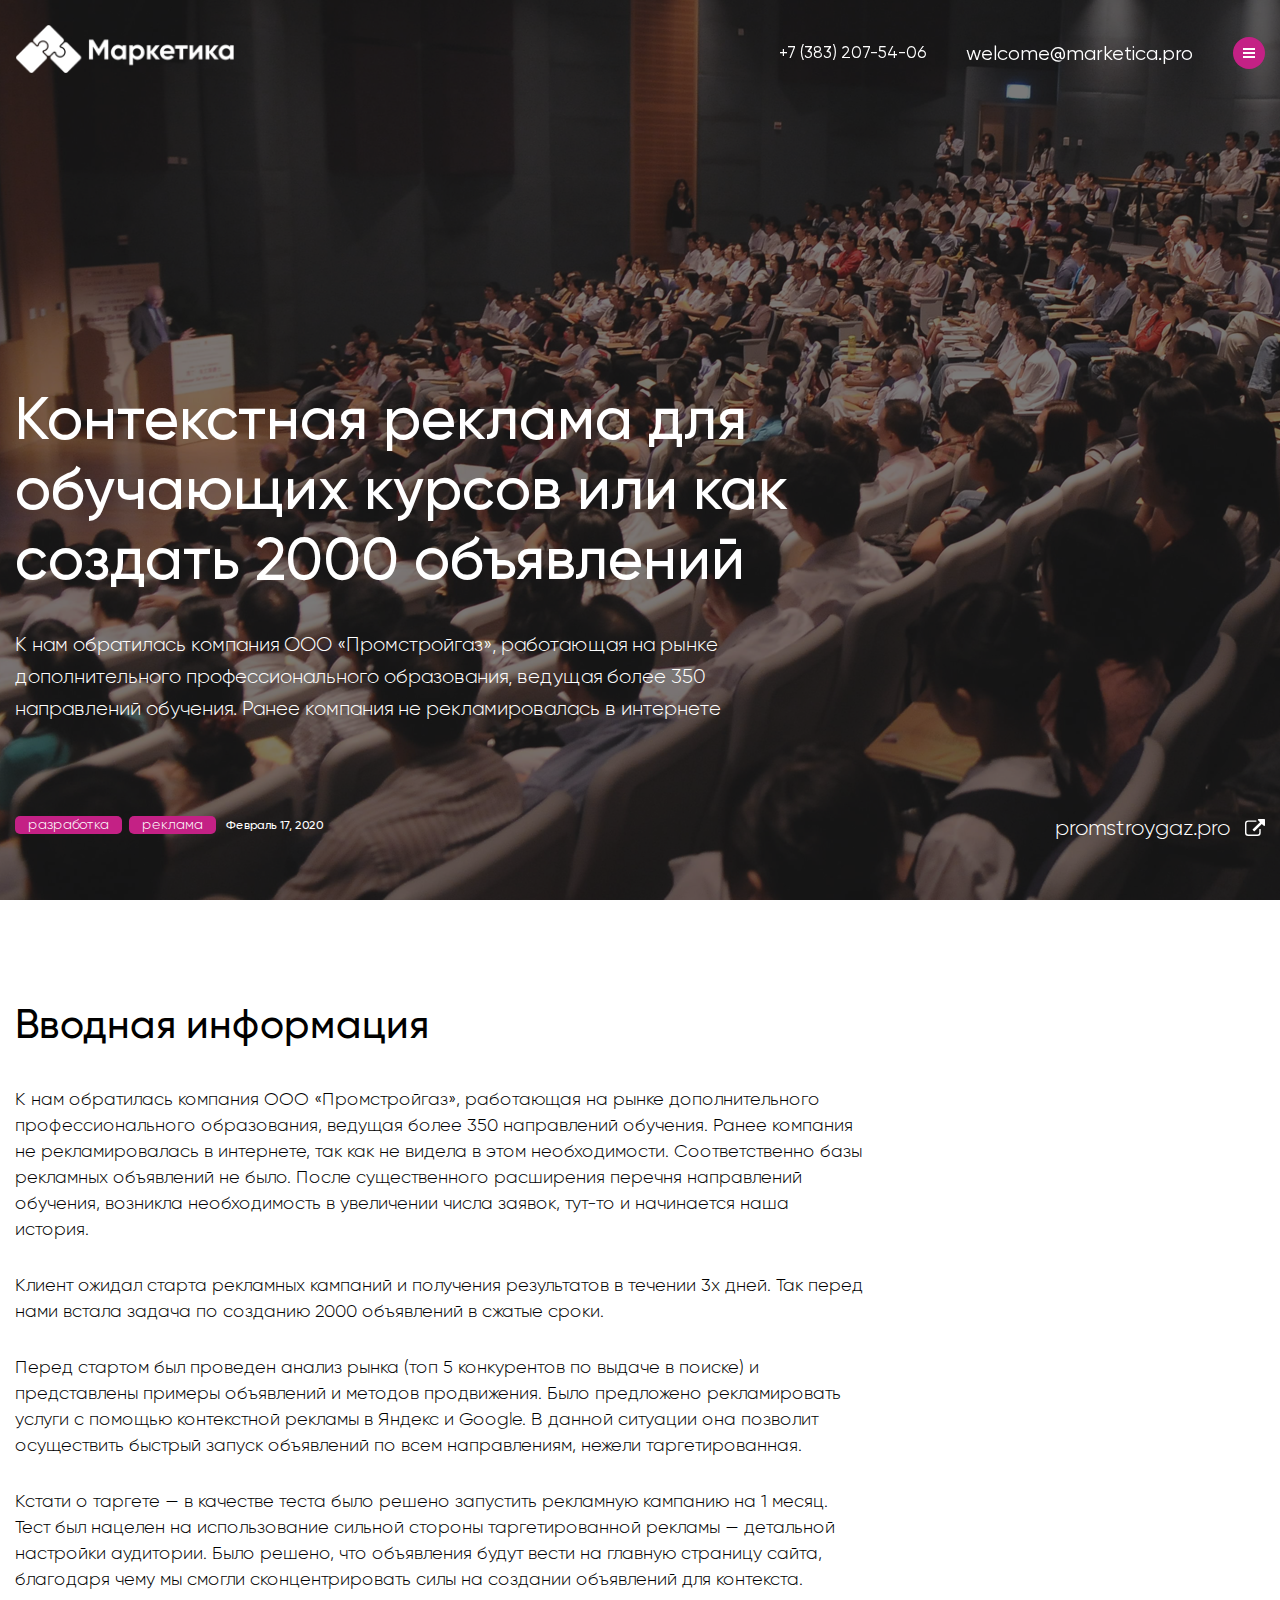
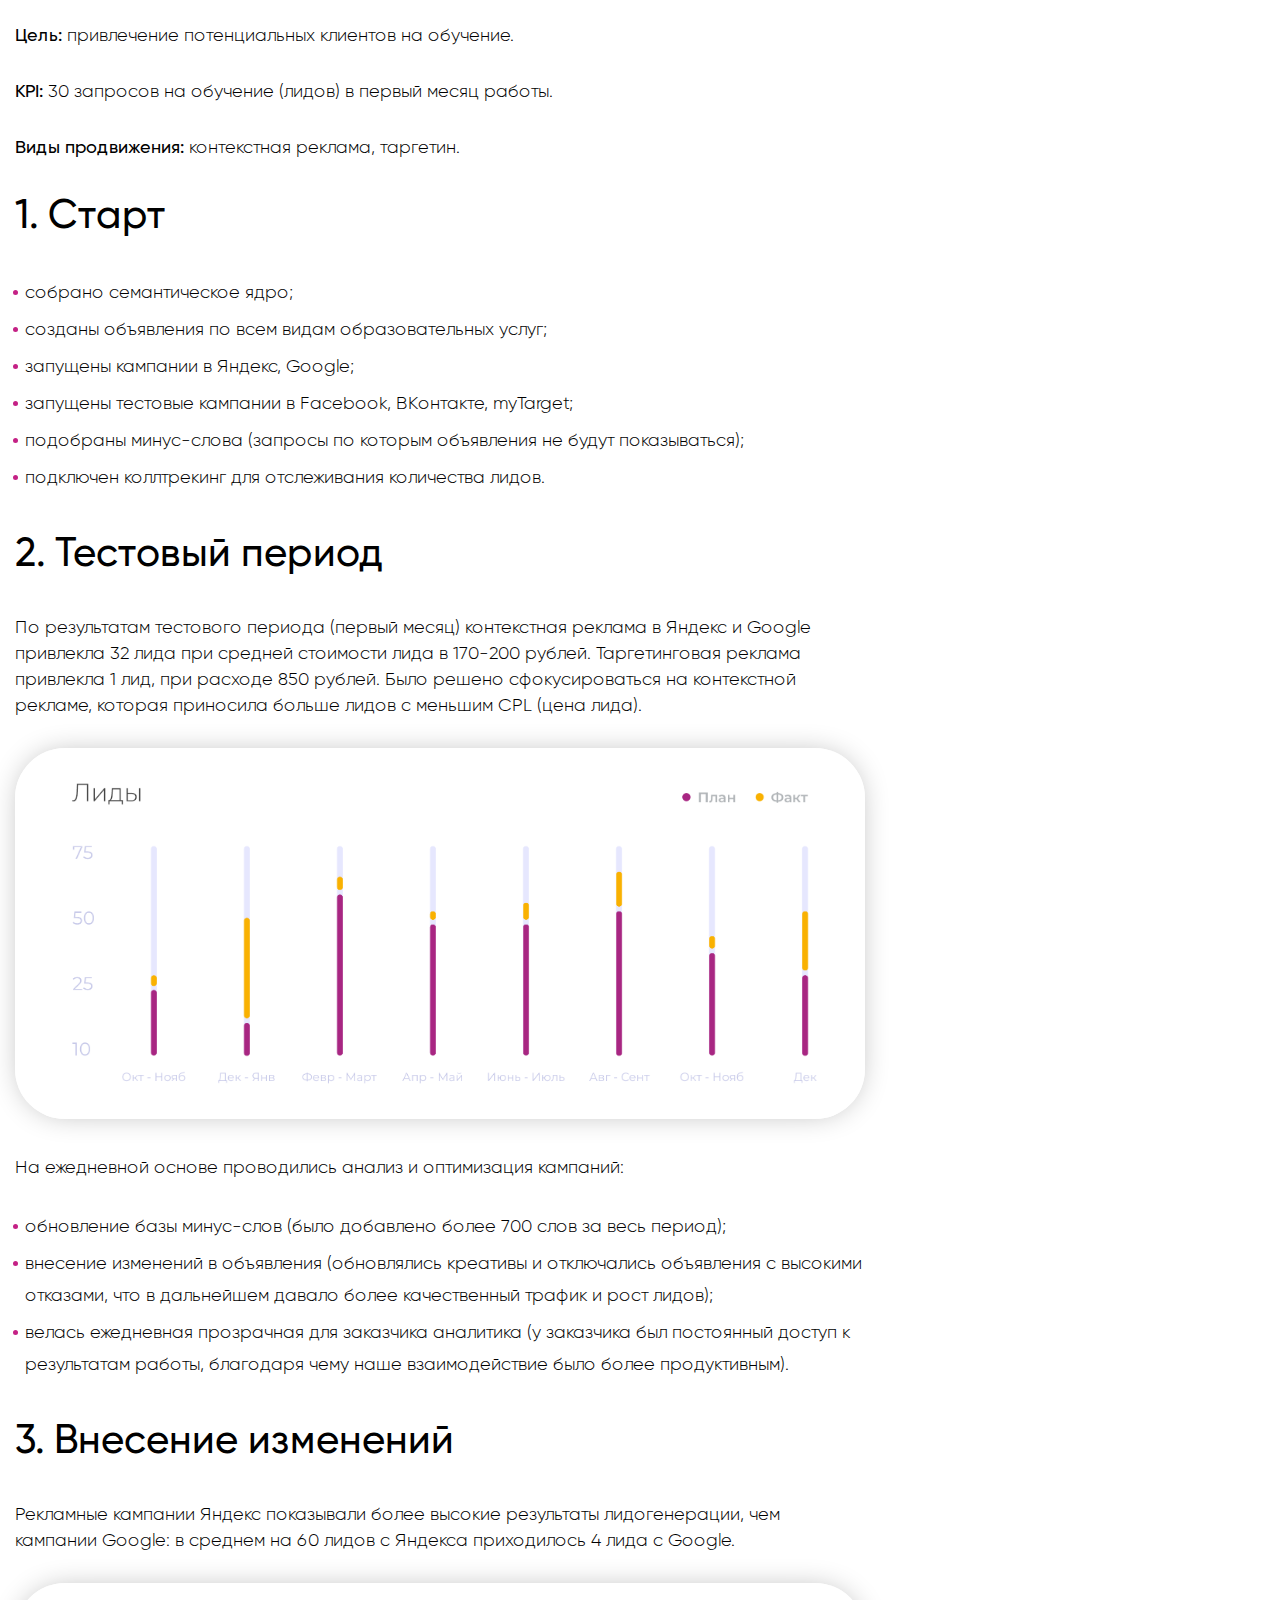
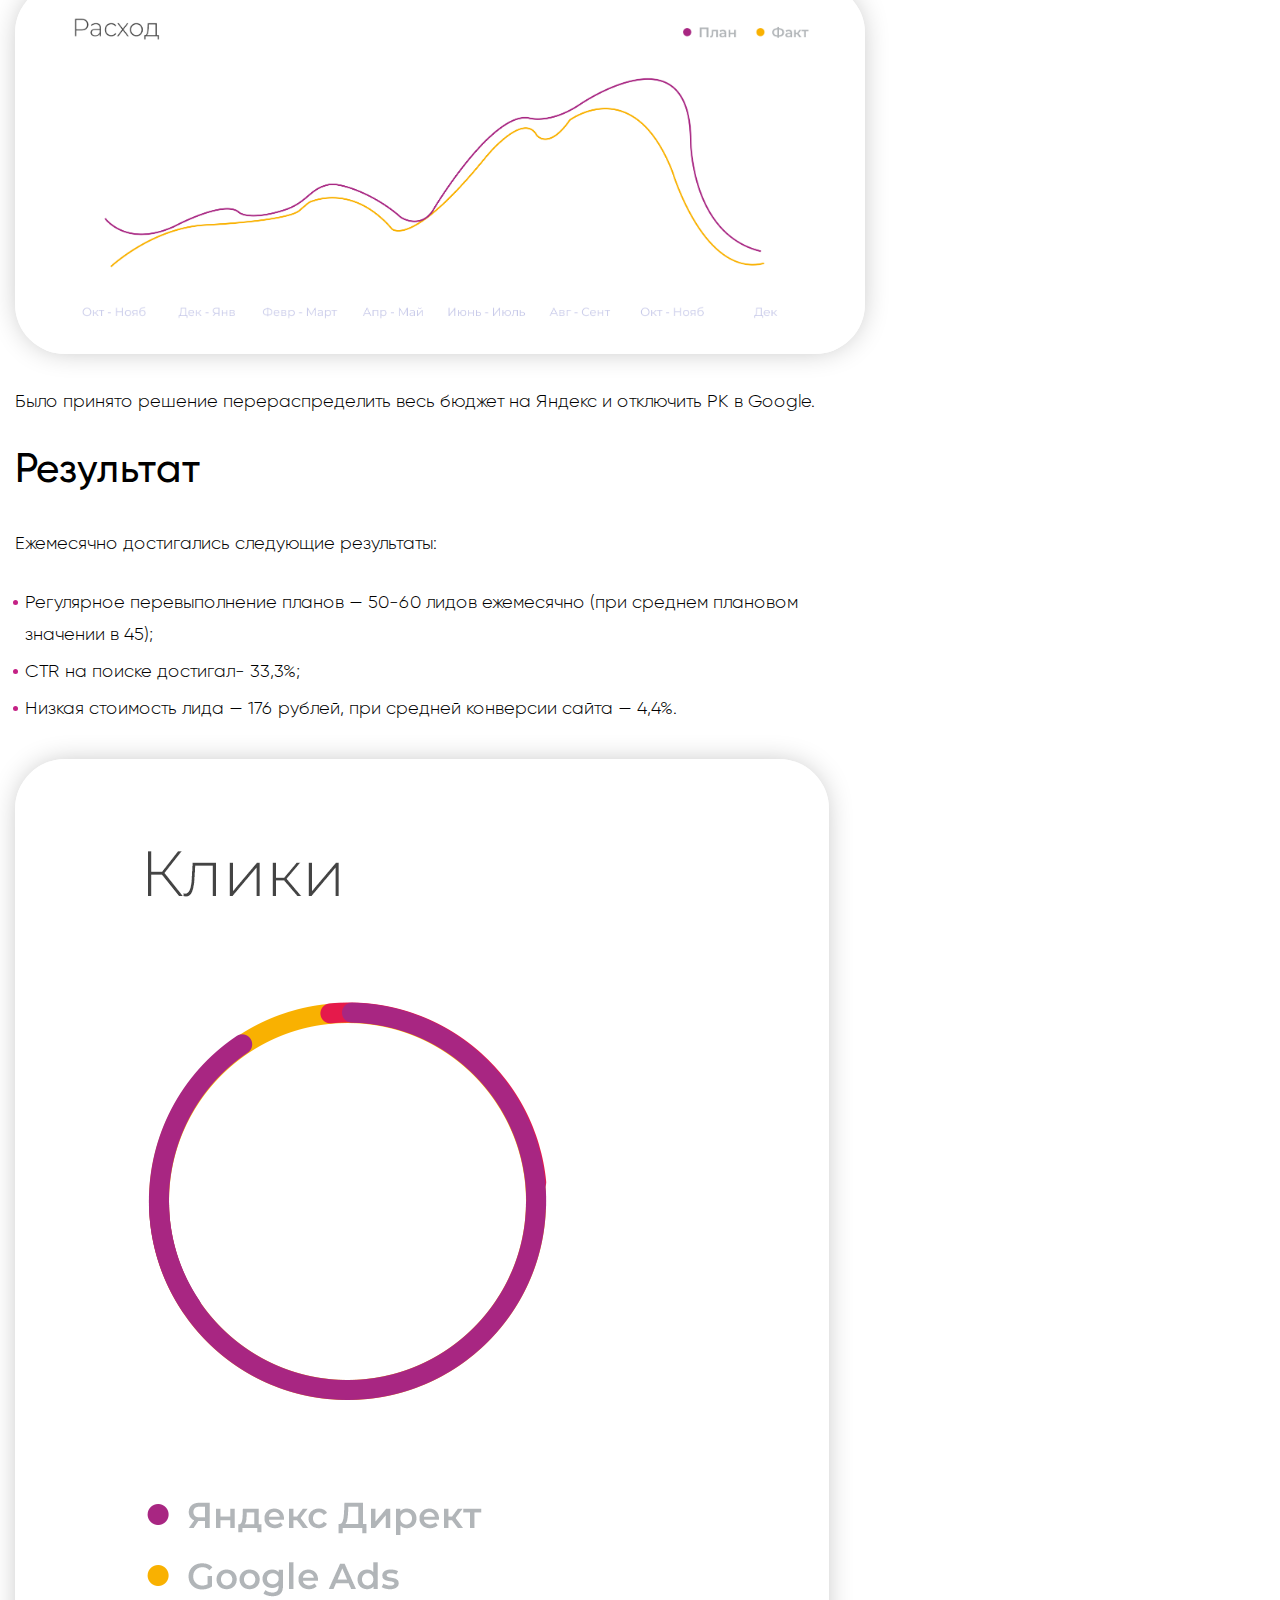
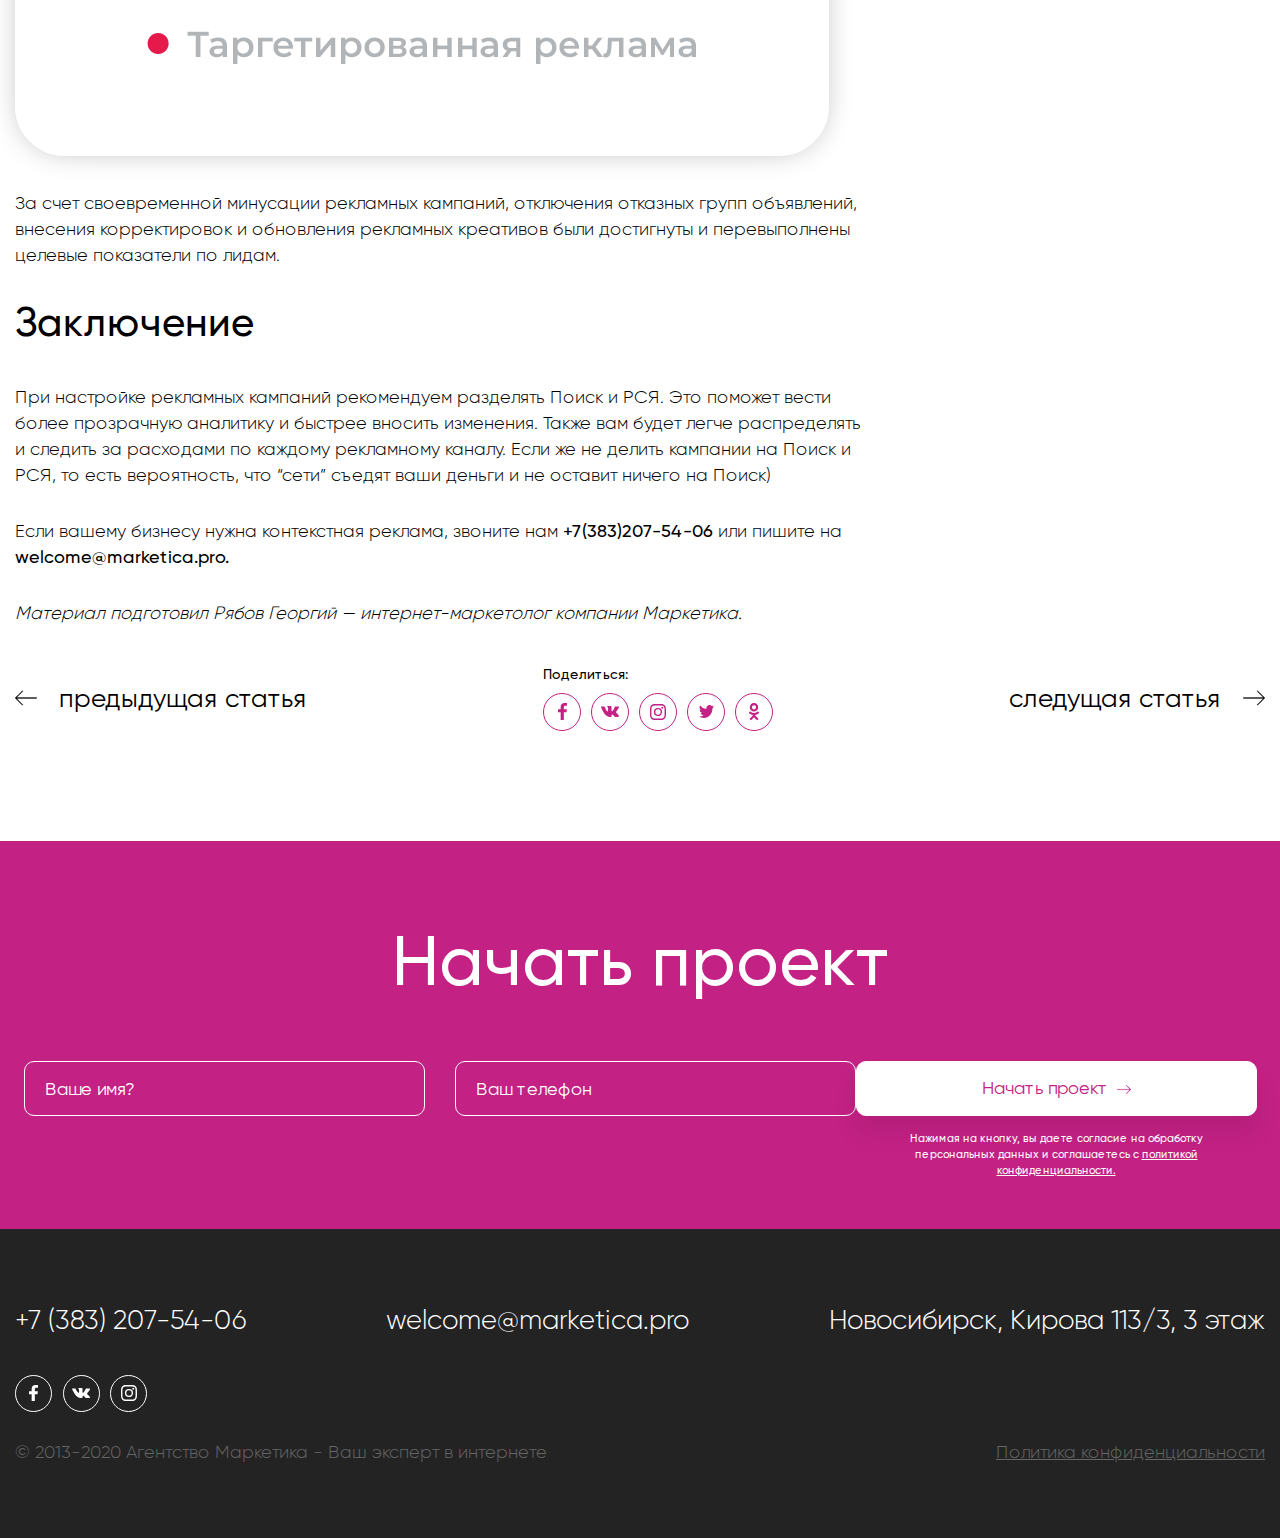
==== blog.html @ eb3324d1 "Add files via upload" ====
<!DOCTYPE html>
<html lang="ru">

<head>
  <meta charset="UTF-8">
  <meta name="viewport" content="width=device-width, initial-scale=1.0">
  <title>Marketing</title>
  <link rel="stylesheet" href="css/style.min.css?v=1">
</head>

<body>


  <header class="header blog-header">
    <div class="container">
      <div class="header-wrap">

        <div class="header__logo blog-header__logo"><a href="index.html"></a></div>

        <div class="header__links">
          <a href="tel:+73832075406" class="header__text header__text_phone blog-header__text">+7 (383) 207-54-06</a>
          <a href="mailto:welcome@marketica.pro"
            class="header__text header__text_mail blog-header__text">welcome@marketica.pro</a>

          <div class="header__menu-btn">
            <span></span>
          </div>


        </div>

      </div>
    </div>
  </header>

  <main>

    <div class="menu element">
      <div class="container">

        <div class="menu-wrap">
          <ul class="menu-list">
            <li><a href="index.html">Главная</a></li>
            <li><a href="services.html">Услуги</a></li>
            <li><a href="blog.html">Блог</a></li>
            <li><a href="#">Контакты</a></li>
            <li><a href="#">О компании</a></li>
            <li><a href="#">Вакансии</a></li>
          </ul>

          <div class="menu-form">
            <div class="menu-form__wrap">
              <h2 class="menu-form__title">Начать проект</h2>
              <form action="#">
                <input type="text" class="menu-form__input input" placeholder="Ваше имя?">
                <input type="tel" class="menu-form__input input" placeholder="Ваш телефон">
                <button type="submit" class="menu-form__btn form__btn">Начать проект<img src="img/face/arrow_bold.svg"
                    alt=""></button>
                <i class="menu-form__policy policy">Нажимая на кнопку, вы даете согласие на обработку персональных
                  данных и
                  соглашаетесь с <a href="#">политикой конфиденциальности.</a></i>
              </form>
            </div>

            <div class="menu-form__links">
              <div class="footer-wrap__socials">
                <a href="#" class="footer-socials__item"><img src="img/footer/fb.svg" alt=""><img class="img-black"
                    src="img/footer/fb_purple.svg" alt=""></a>
                <a href="#" class="footer-socials__item"><img src="img/footer/vk.svg" alt=""><img class="img-black"
                    src="img/footer/vk_purple.svg" alt=""></a>
                <a href="#" class="footer-socials__item"><img src="img/footer/inst.svg" alt=""><img class="img-black"
                    src="img/footer/inst_purple.svg" alt=""></a>

              </div>
              <a href="#" class="menu-form__download"><img src="img/face/download.svg" alt=""> Скачать презентацию</a>
              <a href="#" class="header__text menu__text_phone">+7 (383) 207-54-06</a>
              <a href="#" class="header__text menu__text_mail">welcome@marketica.pro</a>
            </div>

          </div>
        </div>

      </div>
    </div>


    <section class="blog-hero">
      <div class="blog-bg"></div>
      <div class="blog-content">
        <div class="container">
          <h2 class="blog-title section__title">
            Контекстная реклама для обучающих курсов или как создать 2000 объявлений
          </h2>
          <p class="blog-subtitle section__subtitle">
            К нам обратилась компания ООО «Промстройгаз», работающая на рынке дополнительного профессионального
            образования, ведущая более 350 направлений обучения. Ранее компания не рекламировалась в интернете
          </p>

          <div class="blog-wrap">
            <div class="cases-block__tags blog-wrap__tags">
              <a href="#" class="cases-block__tag tag">разработка</a>
              <a href="#" class="cases-block__tag tag">реклама</a>
            </div>
            <div class="blog-wrap__date">Февраль 17, 2020</div>
            <div class="blog-wrap__link">
              <a href="http://promstroygaz.pro">promstroygaz.pro</a>
              <img src="img/blog/link_white.svg" alt="" class="blog-wrap__img">
              <img src="img/blog/link_purple.svg" alt="" class="blog-wrap__img">
            </div>
          </div>
        </div>
      </div>

    </section>

    <section class="blog-article">
      <div class="container">
        <div class="blog-article__wrap">
          <h2>Вводная информация</h2>
          <p>
            К нам обратилась компания ООО «Промстройгаз», работающая на рынке дополнительного
            профессионального образования, ведущая более 350 направлений обучения. Ранее компания не рекламировалась в
            интернете, так как не видела в этом необходимости. Соответственно базы рекламных объявлений не было. После
            существенного расширения перечня направлений обучения, возникла необходимость в увеличении числа заявок,
            тут-то и начинается наша история.
          </p>

          <p>
            Клиент ожидал старта рекламных кампаний и получения результатов в течении 3х дней. Так перед нами встала
            задача по созданию 2000 объявлений в сжатые сроки.
          </p>

          <p>
            Перед стартом был проведен анализ рынка (топ 5 конкурентов по выдаче в поиске) и представлены примеры
            объявлений и методов продвижения. Было предложено рекламировать услуги с помощью контекстной рекламы в
            Яндекс
            и Google. В данной ситуации она позволит осуществить быстрый запуск объявлений по всем направлениям, нежели
            таргетированная.
          </p>

          <p>
            Кстати о таргете — в качестве теста было решено запустить рекламную кампанию на 1 месяц. Тест был нацелен на
            использование сильной стороны таргетированной рекламы — детальной настройки аудитории. Было решено, что
            объявления будут вести на главную страницу сайта, благодаря чему мы смогли сконцентрировать силы на создании
            объявлений для контекста.
          </p>

          <p>
            <span class="blog-article__bold">Цель:</span> привлечение потенциальных клиентов на обучение.
          </p>

          <p>
            <span class="blog-article__bold">KPI:</span> 30 запросов на обучение (лидов) в первый месяц работы.
          </p>

          <p>
            <span class="blog-article__bold">Виды продвижения:</span> контекстная реклама, таргетин.
          </p>

          <h2>1. Старт</h2>

          <ul class="price-item__ul blog-article__ul">
            <li class="price-item__li"><span>собрано семантическое ядро;</span> </li>
            <li class="price-item__li"><span>созданы объявления по всем видам образовательных услуг;</span></li>
            <li class="price-item__li"><span>запущены кампании в Яндекс, Google;</span></li>
            <li class="price-item__li"><span>запущены тестовые кампании в Facebook, ВКонтакте, myTarget;</span></li>
            <li class="price-item__li"><span>подобраны минус-слова (запросы по которым объявления не будут
                показываться);</span></li>
            <li class="price-item__li"><span>подключен коллтрекинг для отслеживания количества лидов.</span></li>
          </ul>

          <h2>2. Тестовый период</h2>

          <p>
            По результатам тестового периода (первый месяц) контекстная реклама в Яндекс и Google привлекла 32 лида при
            средней стоимости лида в 170-200 рублей. Таргетинговая реклама привлекла 1 лид, при расходе 850 рублей. Было
            решено сфокусироваться на контекстной рекламе, которая приносила больше лидов с меньшим CPL (цена лида).
          </p>

          <img class="blog-article__img" src="img/blog/blog-img-1.png" alt="">

          <p>
            На ежедневной основе проводились анализ и оптимизация кампаний:
          </p>

          <ul class="price-item__ul blog-article__ul">
            <li class="price-item__li"><span>обновление базы минус-слов (было добавлено более 700 слов за весь
                период);</span></li>
            <li class="price-item__li"><span>внесение изменений в объявления (обновлялись креативы и отключались
                объявления
                с высокими отказами, что в дальнейшем давало более качественный трафик и рост лидов);</span></li>
            <li class="price-item__li"><span>велась ежедневная прозрачная для заказчика аналитика (у заказчика был
                постоянный
                доступ к результатам работы, благодаря чему наше взаимодействие было более продуктивным).</span></li>
          </ul>

          <h2>3. Внесение изменений</h2>


          <p>Рекламные кампании Яндекс показывали более высокие результаты лидогенерации, чем
            кампании Google: в среднем на 60 лидов с Яндекса приходилось 4 лида с Google.</p>

          <img class="blog-article__img" src="img/blog/blog-img-2.png" alt="">

          <p>Было принято решение перераспределить весь бюджет на Яндекс и отключить РК в
            Google.</p>

          <h2>Результат</h2>

          <p>
            Ежемесячно достигались следующие результаты:
          </p>

          <ul class="price-item__ul blog-article__ul">
            <li class="price-item__li"><span>Регулярное перевыполнение планов — 50-60 лидов ежемесячно (при среднем
                плановом значении в 45);</span></li>
            <li class="price-item__li"><span>CTR на поиске достигал- 33,3%;</span></li>
            <li class="price-item__li"><span>Низкая стоимость лида — 176 рублей, при средней конверсии сайта —
                4,4%.</span></li>
          </ul>

          <img class="blog-article__img" src="img/blog/blog-img-3.png" alt="">


          <p>
            За счет своевременной минусации рекламных кампаний, отключения отказных групп
            объявлений, внесения корректировок и обновления рекламных креативов были достигнуты и перевыполнены целевые
            показатели по лидам.
          </p>

          <h2>Заключение</h2>


          <p>
            При настройке рекламных кампаний рекомендуем разделять Поиск и РСЯ. Это поможет
            вести более прозрачную аналитику и быстрее вносить изменения. Также вам будет легче распределять и следить
            за расходами по каждому рекламному каналу. Если же не делить кампании на Поиск и РСЯ, то есть вероятность,
            что “сети” съедят ваши деньги и не оставит ничего на Поиск)
          </p>
          <p>
            Если вашему бизнесу нужна контекстная реклама, звоните нам
            <a href="tel:+7(383)207-54-06" class="blog-article__bold blog-article__link">+7(383)207-54-06</a> или
            пишите на <a href="mailto:welcome@marketica.pro"
              class="blog-article__bold blog-article__link">welcome@marketica.pro.</a>
          </p>


          <p class="blog-article__info">Материал подготовил Рябов Георгий — интернет-маркетолог компании Маркетика.</p>

        </div>

        <div class="blog-article__nav">
          <a href="index.html" class="blog-article__back">
            <img src="img/face/arrow_black.svg" alt="">
            <img src="img/face/arrow_purpur.svg" alt="">
            предыдущая статья
          </a>
          <div class="blog-article__social">
            <span>Поделиться:</span>
            <a href="#" class="blog-article__social__item"><img src="img/footer/fb_purple.svg" alt=""><img src="img/footer/fb.svg" alt=""></a>
            <a href="#" class="blog-article__social__item"><img src="img/footer/vk_purple.svg" alt=""><img src="img/footer/vk.svg" alt=""></a>
            <a href="#" class="blog-article__social__item"><img src="img/footer/inst_purple.svg" alt=""><img src="img/footer/inst.svg" alt=""></a>
            <a href="#" class="blog-article__social__item"><img src="img/footer/twit_purple.svg" alt=""><img src="img/footer/twit_white.svg" alt=""></a>
            <a href="#" class="blog-article__social__item"><img src="img/footer/ok_purple.svg" alt=""><img src="img/footer/ok_white.svg" alt=""></a>

          </div>

          <a href="index.html" class="blog-article__next">
            следущая статья
            <img src="img/face/arrow_black.svg" alt="">
            <img src="img/face/arrow_purpur.svg" alt="">
          </a>
        </div>

      </div>
    </section>



    <section class="start">
      <div class="container">
        <h2 class="start__title section__title">Начать проект</h2>

        <form action="#" class="start-form">
          <input type="text" class="start-form__input input" placeholder="Ваше имя?">
          <input type="tel" class="start-form__input input" placeholder="Ваш телефон">
          <div class="start-form__btn_wrap">
            <button type="submit" class="start-form__btn form__btn">Начать проект<img src="img/face/arrow_bold.svg"
                alt=""></button>
            <i class="start__policy policy">Нажимая на кнопку, вы даете согласие на обработку персональных данных и
              соглашаетесь с <a href="#">политикой конфиденциальности.</a></i>
          </div>
        </form>

      </div>
    </section>

    <footer class="footer">
      <div class="container">
        <div class="footer__wrap footer-wrap">

          <div class="footer-wrap__links">
            <a href="tel:+73832075406">+7 (383) 207-54-06</a>
            <a href="mailto:welcome@marketica.pro">welcome@marketica.pro</a>
            <a href="">Новосибирск, Кирова 113/3, 3 этаж</a>
          </div>

          <div class="footer-wrap__socials">
            <a href="#" class="footer-socials__item"><img src="img/footer/fb.svg" alt=""><img class="img-black"
                src="img/footer/fb_black.svg" alt=""></a>
            <a href="#" class="footer-socials__item"><img src="img/footer/vk.svg" alt=""><img class="img-black"
                src="img/footer/vk_black.svg" alt=""></a>
            <a href="#" class="footer-socials__item"><img src="img/footer/inst.svg" alt=""><img class="img-black"
                src="img/footer/inst_black.svg" alt=""></a>
          </div>


        </div>
        <div class="footer__privacy">
          <i>© 2013-2020 Агентство Маркетика - Ваш эксперт в интернете</i>
          <a href="#">Политика конфиденциальности</a>
        </div>
      </div>
    </footer>

  </main>

  <script src="js/main.min.js"></script>
</body>

</html>
---- css/style.min.css ----
@font-face{font-family:swiper-icons;src:url("data:application/font-woff;charset=utf-8;base64, [base64]//wADZ2x5ZgAAAywAAADMAAAD2MHtryVoZWFkAAABbAAAADAAAAA2E2+eoWhoZWEAAAGcAAAAHwAAACQC9gDzaG10eAAAAigAAAAZAAAArgJkABFsb2NhAAAC0AAAAFoAAABaFQAUGG1heHAAAAG8AAAAHwAAACAAcABAbmFtZQAAA/gAAAE5AAACXvFdBwlwb3N0AAAFNAAAAGIAAACE5s74hXjaY2BkYGAAYpf5Hu/j+W2+MnAzMYDAzaX6QjD6/4//Bxj5GA8AuRwMYGkAPywL13jaY2BkYGA88P8Agx4j+/8fQDYfA1AEBWgDAIB2BOoAeNpjYGRgYNBh4GdgYgABEMnIABJzYNADCQAACWgAsQB42mNgYfzCOIGBlYGB0YcxjYGBwR1Kf2WQZGhhYGBiYGVmgAFGBiQQkOaawtDAoMBQxXjg/wEGPcYDDA4wNUA2CCgwsAAAO4EL6gAAeNpj2M0gyAACqxgGNWBkZ2D4/wMA+xkDdgAAAHjaY2BgYGaAYBkGRgYQiAHyGMF8FgYHIM3DwMHABGQrMOgyWDLEM1T9/w8UBfEMgLzE////P/5//f/V/xv+r4eaAAeMbAxwIUYmIMHEgKYAYjUcsDAwsLKxc3BycfPw8jEQA/[base64]/uznmfPFBNODM2K7MTQ45YEAZqGP81AmGGcF3iPqOop0r1SPTaTbVkfUe4HXj97wYE+yNwWYxwWu4v1ugWHgo3S1XdZEVqWM7ET0cfnLGxWfkgR42o2PvWrDMBSFj/IHLaF0zKjRgdiVMwScNRAoWUoH78Y2icB/yIY09An6AH2Bdu/UB+yxopYshQiEvnvu0dURgDt8QeC8PDw7Fpji3fEA4z/PEJ6YOB5hKh4dj3EvXhxPqH/SKUY3rJ7srZ4FZnh1PMAtPhwP6fl2PMJMPDgeQ4rY8YT6Gzao0eAEA409DuggmTnFnOcSCiEiLMgxCiTI6Cq5DZUd3Qmp10vO0LaLTd2cjN4fOumlc7lUYbSQcZFkutRG7g6JKZKy0RmdLY680CDnEJ+UMkpFFe1RN7nxdVpXrC4aTtnaurOnYercZg2YVmLN/d/gczfEimrE/fs/bOuq29Zmn8tloORaXgZgGa78yO9/cnXm2BpaGvq25Dv9S4E9+5SIc9PqupJKhYFSSl47+Qcr1mYNAAAAeNptw0cKwkAAAMDZJA8Q7OUJvkLsPfZ6zFVERPy8qHh2YER+3i/BP83vIBLLySsoKimrqKqpa2hp6+jq6RsYGhmbmJqZSy0sraxtbO3sHRydnEMU4uR6yx7JJXveP7WrDycAAAAAAAH//wACeNpjYGRgYOABYhkgZgJCZgZNBkYGLQZtIJsFLMYAAAw3ALgAeNolizEKgDAQBCchRbC2sFER0YD6qVQiBCv/H9ezGI6Z5XBAw8CBK/m5iQQVauVbXLnOrMZv2oLdKFa8Pjuru2hJzGabmOSLzNMzvutpB3N42mNgZGBg4GKQYzBhYMxJLMlj4GBgAYow/P/PAJJhLM6sSoWKfWCAAwDAjgbRAAB42mNgYGBkAIIbCZo5IPrmUn0hGA0AO8EFTQAA") format("woff");font-weight:400;font-style:normal}:root{--swiper-theme-color:#007aff {} }.swiper-container{margin-left:auto;margin-right:auto;position:relative;overflow:hidden;list-style:none;padding:0;z-index:1}.swiper-container-vertical>.swiper-wrapper{flex-direction:column}.swiper-wrapper{position:relative;width:100%;height:100%;z-index:1;display:flex;transition-property:transform;box-sizing:content-box}.swiper-container-android .swiper-slide,.swiper-wrapper{transform:translate3d(0px, 0, 0)}.swiper-container-multirow>.swiper-wrapper{flex-wrap:wrap}.swiper-container-multirow-column>.swiper-wrapper{flex-wrap:wrap;flex-direction:column}.swiper-container-free-mode>.swiper-wrapper{transition-timing-function:ease-out;margin:0 auto}.swiper-slide{flex-shrink:0;width:100%;height:100%;position:relative;transition-property:transform}.swiper-slide-invisible-blank{visibility:hidden}.swiper-container-autoheight{height:auto}.swiper-container-autoheight .swiper-slide{height:auto}.swiper-container-autoheight .swiper-wrapper{align-items:flex-start;transition-property:transform, height}.swiper-container-3d{perspective:1200px}.swiper-container-3d .swiper-cube-shadow,.swiper-container-3d .swiper-slide,.swiper-container-3d .swiper-slide-shadow-bottom,.swiper-container-3d .swiper-slide-shadow-left,.swiper-container-3d .swiper-slide-shadow-right,.swiper-container-3d .swiper-slide-shadow-top,.swiper-container-3d .swiper-wrapper{transform-style:preserve-3d}.swiper-container-3d .swiper-slide-shadow-bottom,.swiper-container-3d .swiper-slide-shadow-left,.swiper-container-3d .swiper-slide-shadow-right,.swiper-container-3d .swiper-slide-shadow-top{position:absolute;left:0;top:0;width:100%;height:100%;pointer-events:none;z-index:10}.swiper-container-3d .swiper-slide-shadow-left{background-image:linear-gradient(to left, rgba(0,0,0,0.5), rgba(0,0,0,0))}.swiper-container-3d .swiper-slide-shadow-right{background-image:linear-gradient(to right, rgba(0,0,0,0.5), rgba(0,0,0,0))}.swiper-container-3d .swiper-slide-shadow-top{background-image:linear-gradient(to top, rgba(0,0,0,0.5), rgba(0,0,0,0))}.swiper-container-3d .swiper-slide-shadow-bottom{background-image:linear-gradient(to bottom, rgba(0,0,0,0.5), rgba(0,0,0,0))}.swiper-container-css-mode>.swiper-wrapper{overflow:auto;scrollbar-width:none;-ms-overflow-style:none}.swiper-container-css-mode>.swiper-wrapper::-webkit-scrollbar{display:none}.swiper-container-css-mode>.swiper-wrapper>.swiper-slide{scroll-snap-align:start start}.swiper-container-horizontal.swiper-container-css-mode>.swiper-wrapper{scroll-snap-type:x mandatory}.swiper-container-vertical.swiper-container-css-mode>.swiper-wrapper{scroll-snap-type:y mandatory}:root{--swiper-navigation-size:44px {} }.swiper-button-next,.swiper-button-prev{position:absolute;top:50%;width:calc(var(--swiper-navigation-size)/ 44 * 27);height:var(--swiper-navigation-size);margin-top:calc(-1 * var(--swiper-navigation-size)/ 2);z-index:10;cursor:pointer;display:flex;align-items:center;justify-content:center;color:var(--swiper-navigation-color, var(--swiper-theme-color))}.swiper-button-next.swiper-button-disabled,.swiper-button-prev.swiper-button-disabled{opacity:.35;cursor:auto;pointer-events:none}.swiper-button-next:after{font-family:swiper-icons;font-size:var(--swiper-navigation-size);text-transform:none !important;letter-spacing:0;text-transform:none;font-variant:initial}.swiper-button-prev{left:10px;right:auto}.swiper-button-prev:after{font-family:swiper-icons;font-size:var(--swiper-navigation-size);text-transform:none !important;letter-spacing:0;text-transform:none;font-variant:initial}.swiper-container-rtl .swiper-button-next{left:10px;right:auto}.swiper-button-prev:after,.swiper-container-rtl .swiper-button-next:after{content:"prev"}.swiper-button-next,.swiper-container-rtl .swiper-button-prev{right:10px;left:auto}.swiper-button-next:after,.swiper-container-rtl .swiper-button-prev:after{content:"next"}.swiper-button-next.swiper-button-white,.swiper-button-prev.swiper-button-white{--swiper-navigation-color:#ffffff {} }.swiper-button-next.swiper-button-black,.swiper-button-prev.swiper-button-black{--swiper-navigation-color:#000000 {} }.swiper-button-lock{display:none}.swiper-pagination{position:absolute;text-align:center;transition:.3s opacity;transform:translate3d(0, 0, 0);z-index:10}.swiper-pagination.swiper-pagination-hidden{opacity:0}.swiper-container-horizontal>.swiper-pagination-bullets,.swiper-pagination-custom,.swiper-pagination-fraction{bottom:10px;left:0;width:100%}.swiper-pagination-bullets-dynamic{overflow:hidden;font-size:0}.swiper-pagination-bullets-dynamic .swiper-pagination-bullet{transform:scale(0.33);position:relative}.swiper-pagination-bullets-dynamic .swiper-pagination-bullet-active,.swiper-pagination-bullets-dynamic .swiper-pagination-bullet-active-main{transform:scale(1)}.swiper-pagination-bullets-dynamic .swiper-pagination-bullet-active-prev{transform:scale(0.66)}.swiper-pagination-bullets-dynamic .swiper-pagination-bullet-active-prev-prev{transform:scale(0.33)}.swiper-pagination-bullets-dynamic .swiper-pagination-bullet-active-next{transform:scale(0.66)}.swiper-pagination-bullets-dynamic .swiper-pagination-bullet-active-next-next{transform:scale(0.33)}.swiper-pagination-bullet{width:8px;height:8px;display:inline-block;border-radius:100%;background:#000;opacity:0.2}button.swiper-pagination-bullet{border:none;margin:0;padding:0;box-shadow:none;appearance:none}.swiper-pagination-clickable .swiper-pagination-bullet{cursor:pointer}.swiper-pagination-bullet-active{opacity:1;background:var(--swiper-pagination-color, var(--swiper-theme-color))}.swiper-container-vertical>.swiper-pagination-bullets{right:10px;top:50%;transform:translate3d(0px, -50%, 0)}.swiper-container-vertical>.swiper-pagination-bullets .swiper-pagination-bullet{margin:6px 0;display:block}.swiper-container-vertical>.swiper-pagination-bullets.swiper-pagination-bullets-dynamic{top:50%;transform:translateY(-50%);width:8px}.swiper-container-vertical>.swiper-pagination-bullets.swiper-pagination-bullets-dynamic .swiper-pagination-bullet{display:inline-block;transition:0.2s transform, 0.2s top}.swiper-container-horizontal>.swiper-pagination-bullets .swiper-pagination-bullet{margin:0 4px}.swiper-container-horizontal>.swiper-pagination-bullets.swiper-pagination-bullets-dynamic{left:50%;transform:translateX(-50%);white-space:nowrap}.swiper-container-horizontal>.swiper-pagination-bullets.swiper-pagination-bullets-dynamic .swiper-pagination-bullet{transition:0.2s transform, 0.2s left}.swiper-container-horizontal.swiper-container-rtl>.swiper-pagination-bullets-dynamic .swiper-pagination-bullet{transition:0.2s transform, 0.2s right}.swiper-pagination-progressbar{background:rgba(0,0,0,0.25);position:absolute}.swiper-pagination-progressbar .swiper-pagination-progressbar-fill{background:var(--swiper-pagination-color, var(--swiper-theme-color));position:absolute;left:0;top:0;width:100%;height:100%;transform:scale(0);transform-origin:left top}.swiper-container-rtl .swiper-pagination-progressbar .swiper-pagination-progressbar-fill{transform-origin:right top}.swiper-container-horizontal>.swiper-pagination-progressbar,.swiper-container-vertical>.swiper-pagination-progressbar.swiper-pagination-progressbar-opposite{width:100%;height:4px;left:0;top:0}.swiper-container-horizontal>.swiper-pagination-progressbar.swiper-pagination-progressbar-opposite,.swiper-container-vertical>.swiper-pagination-progressbar{width:4px;height:100%;left:0;top:0}.swiper-pagination-white{--swiper-pagination-color:#ffffff {} }.swiper-pagination-black{--swiper-pagination-color:#000000 {} }.swiper-pagination-lock{display:none}.swiper-scrollbar{border-radius:10px;position:relative;-ms-touch-action:none;background:rgba(0,0,0,0.1)}.swiper-container-horizontal>.swiper-scrollbar{position:absolute;left:1%;bottom:3px;z-index:50;height:5px;width:98%}.swiper-container-vertical>.swiper-scrollbar{position:absolute;right:3px;top:1%;z-index:50;width:5px;height:98%}.swiper-scrollbar-drag{height:100%;width:100%;position:relative;background:rgba(0,0,0,0.5);border-radius:10px;left:0;top:0}.swiper-scrollbar-cursor-drag{cursor:move}.swiper-scrollbar-lock{display:none}.swiper-zoom-container{width:100%;height:100%;display:flex;justify-content:center;align-items:center;text-align:center}.swiper-zoom-container>canvas,.swiper-zoom-container>img,.swiper-zoom-container>svg{max-width:100%;max-height:100%;object-fit:contain}.swiper-slide-zoomed{cursor:move}.swiper-lazy-preloader{width:42px;height:42px;position:absolute;left:50%;top:50%;margin-left:-21px;margin-top:-21px;z-index:10;transform-origin:50%;animation:swiper-preloader-spin 1s infinite linear;box-sizing:border-box;border:4px solid var(--swiper-preloader-color, var(--swiper-theme-color));border-radius:50%;border-top-color:transparent}.swiper-lazy-preloader-white{--swiper-preloader-color:#fff {} }.swiper-lazy-preloader-black{--swiper-preloader-color:#000 {} }@keyframes swiper-preloader-spin{100%{transform:rotate(360deg)}}.swiper-container .swiper-notification{position:absolute;left:0;top:0;pointer-events:none;opacity:0;z-index:-1000}.swiper-container-fade.swiper-container-free-mode .swiper-slide{transition-timing-function:ease-out}.swiper-container-fade .swiper-slide{pointer-events:none;transition-property:opacity}.swiper-container-fade .swiper-slide .swiper-slide{pointer-events:none}.swiper-container-fade .swiper-slide-active{pointer-events:auto}.swiper-container-fade .swiper-slide-active .swiper-slide-active{pointer-events:auto}.swiper-container-cube{overflow:visible}.swiper-container-cube .swiper-slide{pointer-events:none;backface-visibility:hidden;z-index:1;visibility:hidden;transform-origin:0 0;width:100%;height:100%}.swiper-container-cube .swiper-slide .swiper-slide{pointer-events:none}.swiper-container-cube.swiper-container-rtl .swiper-slide{transform-origin:100% 0}.swiper-container-cube .swiper-slide-active{pointer-events:auto;pointer-events:auto;visibility:visible}.swiper-container-cube .swiper-slide-active .swiper-slide-active{pointer-events:auto}.swiper-container-cube .swiper-slide-next{pointer-events:auto;visibility:visible}.swiper-container-cube .swiper-slide-next+.swiper-slide{pointer-events:auto;visibility:visible}.swiper-container-cube .swiper-slide-prev{pointer-events:auto;visibility:visible}.swiper-container-cube .swiper-slide-shadow-bottom,.swiper-container-cube .swiper-slide-shadow-left,.swiper-container-cube .swiper-slide-shadow-right,.swiper-container-cube .swiper-slide-shadow-top{z-index:0;backface-visibility:hidden}.swiper-container-cube .swiper-cube-shadow{position:absolute;left:0;bottom:0px;width:100%;height:100%;background:#000;opacity:.6;filter:blur(50px);z-index:0}.swiper-container-flip{overflow:visible}.swiper-container-flip .swiper-slide{pointer-events:none;backface-visibility:hidden;z-index:1}.swiper-container-flip .swiper-slide .swiper-slide{pointer-events:none}.swiper-container-flip .swiper-slide-active{pointer-events:auto}.swiper-container-flip .swiper-slide-active .swiper-slide-active{pointer-events:auto}.swiper-container-flip .swiper-slide-shadow-bottom,.swiper-container-flip .swiper-slide-shadow-left,.swiper-container-flip .swiper-slide-shadow-right,.swiper-container-flip .swiper-slide-shadow-top{z-index:0;backface-visibility:hidden}@font-face{font-family:'Gilroy';src:url("../fonts/Gilroy-Light.eot");src:local("Gilroy Light"),local("Gilroy-Light"),url("../fonts/Gilroy-Light.eot?#iefix") format("embedded-opentype"),url("../fonts/Gilroy-Light.woff") format("woff"),url("../fonts/Gilroy-Light.ttf") format("truetype");font-weight:300;font-style:normal}@font-face{font-family:'Gilroy';src:url("../fonts/Gilroy-Regular.eot");src:local("Gilroy Regular"),local("Gilroy-Regular"),url("../fonts/Gilroy-Regular.eot?#iefix") format("embedded-opentype"),url("../fonts/Gilroy-Regular.woff") format("woff"),url("../fonts/Gilroy-Regular.ttf") format("truetype");font-weight:normal;font-style:normal}@font-face{font-family:'Gilroy';src:url("../fonts/Gilroy-Medium.eot");src:local("Gilroy Medium"),local("Gilroy-Medium"),url("../fonts/Gilroy-Medium.eot?#iefix") format("embedded-opentype"),url("../fonts/Gilroy-Medium.woff") format("woff"),url("../fonts/Gilroy-Medium.ttf") format("truetype");font-weight:500;font-style:normal}.btn{border:1px solid #c42185;border-radius:10px;color:#c42185;font-weight:400;padding:16px 53px;font-size:18px;display:inline-block;position:relative;transition:background-color 0.3s, color 0.3s}.btn img{margin-left:14px}.btn:before{position:absolute;content:'';width:0%;height:100%;background:#c42185;top:0;left:50%;z-index:-1;transition:all 0ms ease;border-radius:9px}.btn:hover{color:white}.btn:hover:before{position:absolute;content:'';width:100%;height:100%;border-radius:9px;background:#c42185;top:0;left:0%;z-index:1;transition:all 300ms ease}.btn:before{position:absolute;content:'';width:0%;height:100%;background:#c42185;top:0;left:auto;right:0;z-index:-1;transition:all 300ms ease}.btn:hover{color:white}.btn:hover:before{position:absolute;content:'';width:100%;height:100%;background:#c42185;top:0;left:0;right:0;z-index:-1}.btn img{margin-left:12px}.section__title{font-size:70px;font-weight:500;margin-bottom:70px}.input{background-color:transparent;border:1px solid #fff;border-radius:10px;width:100%;height:55px;font-size:18px;padding:0 20px;color:#fff !important}.input::placeholder{color:#fff}.input:focus{border:2px solid #ffffff}.input:focus{border:2px solid #fff !important}.form__btn{width:100%;padding:18px;box-shadow:0 17px 21px 3px rgba(0,0,0,0.07);background-color:#fff;border:1px solid #fff;border-radius:10px;font-size:18px;outline:none;cursor:pointer;color:#c42185;margin-bottom:15px;transition:box-shadow .3s;transition:box-shadow 0.3s}.form__btn img{margin-left:9px}.form__btn:hover{box-shadow:none}.tag{padding:0 13px;padding-bottom:2px;background-color:#fff;font-size:14px;color:#fff;background-color:#c42185;font-weight:300;border-radius:5px;margin-right:3px;transition:color 0.2s, background-color 0.2s}.tag:last-child{margin-right:0}.policy{font-size:14px;line-height:16px;max-width:455px;display:inline-block;font-weight:500;font-style:normal}.policy a{color:#fff;text-decoration:underline}@media screen and (max-width: 1201px){.section__title{font-size:60px}}@media screen and (max-width: 577px){.section__title{font-size:36px}}@media screen and (max-width: 577px){.btn{font-size:14px;width:100%;padding:14px}.form__btn{font-size:14px}}.read-block__arrow{display:inline-block}.read-block__arrow.img-white{width:14px;height:14px;display:none;margin-bottom:-2px}.btn:hover .read-block__arrow{display:none}.btn:hover .img-white{transition:1s;display:inline-block}.header{padding:25px 0;z-index:2;position:fixed;width:100%;background-color:#fff}.header-wrap{display:flex;justify-content:space-between;align-items:center}.header__text{font-size:17px;margin-right:40px;color:#000}.header__text_mail{font-size:20px}.header__logo a{width:220px;height:56px;background:url(../img/face/logo.svg) no-repeat;display:block}.header__links{display:flex;align-items:center}.header__menu-btn{background-color:#c42185;width:32px;height:32px;display:block;border-radius:50%;position:relative;cursor:pointer}.header__menu-btn span{display:block;content:'';width:12px;height:2px;background-color:#fff;position:absolute;left:50%;top:50%;transform:translate(-50%, -50%)}.header__menu-btn span::before,.header__menu-btn span::after{display:block;content:'';width:12px;height:2px;background-color:#fff;position:absolute;left:50%;top:50%;transform:translate(-50%, -50%)}.header__menu-btn span:before{margin-top:-4px}.header__menu-btn span:after{margin-top:4px}.header__menu-btn_active{background-color:#fff}.header__menu-btn_active span{background-color:transparent}.header__menu-btn_active span::before{width:14px;transform:rotate(45deg);background-color:#c42185;margin-left:-7px;margin-top:-1px}.header__menu-btn_active span::after{width:14px;margin-left:-7px;transform:rotate(135deg);margin-top:-1px;background-color:#c42185}.menu{display:none}.is-header_active .header__logo a{background:url(../img/face/logo_white.svg) no-repeat}.is-header_active .header__text{color:#fff}.is-header_fixed{box-shadow:0 7px 34px 4px rgba(0,0,0,0.05);background-color:#fff}.is-header_active{background-color:#c42185;box-shadow:none}.is-menu_active .menu{display:block}.menu{background-color:#c42185;color:#fff;width:100vw;height:100vh;position:fixed;padding-top:190px;z-index:1;overflow-y:scroll}.menu-wrap{display:flex}.menu-list{max-width:580px;width:100%;list-style:none;padding:0;margin:0;line-height:550%}.menu-list a{text-decoration:none;font-size:70px;color:#fff;position:relative;padding-bottom:10px;font-weight:500;transition:all 0.6s}.menu-list a:before{content:"";width:0;height:.1em;position:absolute;bottom:0;right:0;background:#fff;transition:all 0.3s}.menu-list a:hover:before{width:100%;left:0;background:#fff}.menu-form{padding-top:5px;max-width:617px;width:100%;text-align:center;display:flex;flex-direction:column;justify-content:space-between;padding-bottom:3.9vh}.menu-form__socials{display:flex;max-width:132px;width:100%;justify-content:space-between}.menu-form__socials a{display:flex;width:37px;align-items:center;justify-content:center;height:37px;border:1px solid #fff;border-radius:50%;transition:background-color 0.3s}.menu-form__socials a img{transition:filter .3s;transition:filter 0.3s}.menu-form__socials a img:nth-child(1){display:block}.menu-form__socials a img:nth-child(2){display:none}.menu-form__socials a:nth-child(1) img{width:9px;height:16px}.menu-form__socials a:nth-child(2) img{width:18px;height:10px}.menu-form__socials a:nth-child(3) img{width:16px;height:16px}.menu-form__socials a:hover{background-color:#fff}.menu-form__socials a:hover img:nth-child(1){display:none}.menu-form__socials a:hover img.img-black{display:block}.menu-form__title{font-size:70px;font-weight:500;margin-bottom:50px;text-align:left}.menu-form__input{margin-bottom:30px}.menu-form__btn{display:block}.menu-form__policy{width:100%}.menu-form__links{display:flex;justify-content:space-between;align-items:center}.menu-form__socials{width:132px;display:flex;justify-content:space-between}.menu-form__download{display:flex;align-items:center;color:#fff}.menu-form__download img{margin-right:8px}.menu__text_phone,.menu__text_mail{display:none}@media screen and (max-width: 993px){.header__text_mail{display:none}.header__text{margin-right:20px}}@media screen and (max-width: 577px){.header__text_phone{display:none}.header__logo a{width:160px;height:36px}}@media screen and (max-width: 1201px){.menu-list a{font-size:60px}.menu-form{padding-top:9px}.menu-form__title{font-size:60px}}@media screen and (max-width: 993px){.menu{padding-top:140px}.menu-list{line-height:490%}.menu-list a{font-size:48px}.menu-form{padding-top:15px}.menu-form__title{font-size:48px}.menu-form__policy{max-width:310px;font-size:13px}.menu-form__download{font-size:14px}}@media screen and (max-width: 769px){.menu-list{line-height:440%}.menu-list a{font-size:48px}.menu-form{padding-top:30px}.menu-form__wrap{display:none}.menu-form__download{order:1;margin-top:15px;margin-bottom:10px;font-size:16px}.menu-form__download img{margin-top:-2px}.menu-form__links{flex-direction:column;align-items:start}.menu-form__socials{order:3}.menu-wrap{flex-direction:column}.menu__text_mail{order:2;color:#fff;display:block;font-size:20px;margin-bottom:15px}}@media screen and (max-width: 577px){.menu{padding-top:90px}.menu-list{line-height:350%}.menu-list a{font-size:28px}.menu-list a:hover{border-bottom:2px solid #fff}.menu__text_phone{font-size:16px;order:2;margin-bottom:5px;display:block;color:#fff}.menu-form__download{font-size:12px}}.face{padding-top:175px;position:relative}.face-text{margin-bottom:35px;max-width:600px;width:100%}.face-text__title{font-weight:500;font-size:70px;max-width:400px;margin-top:0;margin-bottom:20px}.face-text__descr{max-width:510px;font-size:22px;line-height:32px;font-weight:300;margin-bottom:40px}.face-text__btn{display:none}.face-wrap{display:flex;justify-content:space-between;align-items:center}.face-img{position:relative}.face-img__play{display:flex;align-items:center;font-size:18px;font-weight:400;transform:rotate(-45deg);position:absolute;top:25%;left:60.5%;color:#000;transition:color 0.3s}.face-img__play:hover{color:#c42185}.face-img__play img{margin-right:15px}@media screen and (max-width: 1450px){.face-img__play{font-size:1.2vw}.face-img__play img{width:4vw}}@media screen and (max-width: 1201px){.face-text{max-width:480px}.face-text__title{font-size:60px}.face-text__descr{font-size:18px;line-height:25px;max-width:430px}.face-img__play{font-size:16px;left:58.5%;top:21.5%}.face-img__play img{width:45px}}@media screen and (max-width: 993px){.face{text-align:center}.face-wrap{flex-direction:column}.face-text{margin-bottom:0}.face-text__title,.face-text__descr{margin-left:auto;margin-right:auto}.face-text__btn_hidden{display:none !important}.face-text__btn{display:inline-block}.face-img{max-width:460px;margin-bottom:40px}.face-img__play{top:22%;left:59%}}@media screen and (max-width: 769px){.face{padding-top:160px}.face-text{margin-bottom:0}.face-img{max-width:400px}.face-img__play{top:20%;left:58%}}@media screen and (max-width: 577px){.face{padding-top:100px}.face-text{margin-bottom:0}.face-text__title{font-size:36px}.face-text__descr{font-size:14px;line-height:18px;max-width:270px;margin-bottom:20px}.face-img{margin-bottom:20px}.face-img__play{top:21%;left:58%}.face-img__play img{margin-right:7px}}@media screen and (max-width: 445px){.face-img__play{font-size:4.2vw;top:20%}.face-img__play img{width:10vw}}.clients{padding:100px 0;padding-bottom:40px}.clients__title{margin-bottom:60px}.clients-wrap{display:flex;flex-wrap:wrap;justify-content:space-around;align-items:center}.clients-block{flex-basis:18%;margin-bottom:60px;text-align:center;max-width:240px;margin-right:20px;margin-left:20px}@media screen and (max-width: 1390px){.clients-block{flex-basis:25%}}@media screen and (max-width: 993px){.clients__title{margin-bottom:50px;text-align:center}}@media screen and (max-width: 769px){.clients-block{flex-basis:40%}}@media screen and (max-width: 577px){.clients{padding-top:60px;padding-bottom:30px}.clients__title{font-size:36px;margin-bottom:30px}.clients-block{margin-right:0;margin-left:0;margin-bottom:30px}.clients-block:nth-child(1),.clients-block:nth-child(6),.clients-block:nth-child(8),.clients-block:nth-child(9),.clients-block:nth-child(10),.clients-block:nth-child(11),.clients-block:nth-child(13),.clients-block:nth-child(14),.clients-block:nth-child(15){display:none}.clients-block:nth-child(12){order:2}.clients-block:nth-child(3){order:3}.clients-block:nth-child(2){order:1}.clients-block:nth-child(7){order:4}.clients-block:nth-child(4){order:5}.clients-block:nth-child(5){order:6}}.cases{padding-top:100px}.cases-wrap{display:flex;flex-wrap:wrap}.cases-block{background-color:#f5f5f5;border-radius:15px;max-width:692px;display:flex;transition:background-color .2s;cursor:pointer;margin-right:32px;align-items:center;margin-bottom:32px}.cases-block:nth-child(2n+2){margin-right:0}.cases-block__tags{margin-bottom:24px}.cases-block__title{font-size:25px;font-weight:500;margin-bottom:12px;max-width:304px;transition:color 0.2s}.cases-block__descr{font-size:16px;font-weight:300;max-width:260px;line-height:145%;min-height:110px;transition:color 0.2s}.cases-block__more{font-size:18px;transition:color .2s;color:#000}.cases-block__more img{margin-left:7px;transition:.1s;transition:0.1s;display:inline-block}.cases-block__more img.img-white{display:none}.cases-block:hover{background-color:#c42185;color:#fff}.cases-block:hover .cases-block__tag{background-color:#fff;color:#c42185}.cases-block:hover .cases-block__more{color:#fff}.cases-block:hover .cases-block__more img{display:none}.cases-block:hover .cases-block__more img.img-white{display:inline-block;margin-bottom:-2px}.cases-text{padding:77px 27px 35px 23px;min-width:352px;text-align:left}.cases-img{height:330px;max-height:330px;flex-basis:340px;width:340px}.cases-img img{border-radius:15px 0 0 15px;max-height:330px;height:100%}@media (max-width: 768px){.cases-img{height:290px;max-height:290px}.cases-img img{height:290px;max-height:290px}}@media (max-width: 426px){.cases-img{height:190px;max-height:190px}.cases-img img{max-height:190px;height:190px}}.cases-container{z-index:0}.cases__btn{margin-top:18px}@media screen and (max-width: 1450px){.cases{text-align:center}.cases-wrap{flex-direction:column}.cases-block{margin-left:auto;margin-right:auto !important}}@media screen and (max-width: 1201px){.cases__title{font-size:60px;margin-bottom:55px}}@media screen and (max-width: 993px){.cases__title{margin-bottom:50px}}@media screen and (max-width: 769px){.cases__title{margin-bottom:40px}.cases-block{flex-direction:column;width:100%;margin-right:20px !important;height:524px}.cases-block__tags{margin-bottom:15px}.cases-block__title{font-size:20px;margin-bottom:9px}.cases-block__descr{font-size:14px;max-width:225px;min-height:100px}.cases-block__tag{font-size:12px}.cases-block__more{font-size:14px}.cases-block__more img{width:12px}.cases-text{padding-top:22px;min-width:auto;padding-left:20px;padding-right:0;margin-right:auto;padding-bottom:25px}.cases-img{width:auto}.cases-img img{width:100%;border-radius:15px 15px 0 0}.swiper-pagination-bullet{width:12px;height:12px;opacity:1;background-color:#e2e2e2}.swiper-pagination-bullet-active{background-color:#c42185 !important}}@media (max-width: 426px){.cases-block{width:100%;margin-right:20px !important;height:100%;max-height:414px;margin-bottom:0 !important}.cases__btn{margin-top:20px}.cases-text{padding-bottom:0}.swiper-pagination{bottom:-28px !important}}@media screen and (max-width: 577px){.cases{padding-top:60px}.cases__title{font-size:36px;margin-bottom:20px}.cases-block{margin-bottom:25px}}.start{background-color:#c42185;padding-top:80px;padding-bottom:50px;color:#fff}.start__title{margin-bottom:60px}.start-form{display:flex;flex-wrap:wrap;max-width:1270px}.start-form__btn{padding:16px}.start-form__btn_wrap{max-width:401px;text-align:center}.start-form__input{margin-right:32px;max-width:401px;margin-bottom:30px}.start__policy{font-family:'Gilroy', sans-serif !important;font-size:11px;max-width:360px}@media screen and (max-width: 1310px){.start{text-align:center}.start-form{justify-content:center}.start-form__input{margin-right:0}.start-form__input:first-child{margin-right:30px}}@media screen and (max-width: 993px){.start-form__input{margin-right:0}.start-form__input:first-child{margin-right:0}}@media screen and (max-width: 769px){.start__title{margin-bottom:45px}}@media screen and (max-width: 577px){.start{padding-top:50px}.start__title{margin-bottom:25px}.start-form__input{height:47px;font-size:14px;max-width:350px;margin-bottom:15px}.start-form__btn{max-width:350px;padding:13px}}.read{padding-top:100px}.read-block{display:flex;margin-bottom:60px;align-items:center}.read-block__img{max-width:700px;max-height:435px;margin-right:108px;overflow:hidden;border-radius:15px}.read-block__img img{border-radius:15px}.read-block__date{font-size:12px;font-weight:500;color:#b6b6b6;margin-left:5px}.read-block__tags{margin-bottom:30px}.read-block__text{max-width:510px}.read-block__title{font-size:40px;font-weight:500;margin-bottom:12px}.read-block__descr{font-size:18px;line-height:26px;min-height:160px;font-weight:300}.read-block__more{font-size:18px;color:#000}.read-block__more img{margin-left:5px;margin-bottom:-2px;display:inline-block}.read-block__more img.img-purpur{display:none}.read-block__more:hover{color:#c42185}.read-block__more:hover img{margin-bottom:-2px;display:none}.read-block__more:hover img.img-purpur{display:inline-block}@media screen and (max-width: 1350px){.read-block__img{margin-right:80px}}@media screen and (max-width: 1201px){.read-block__title{font-size:30px}}@media screen and (max-width: 993px){.read{text-align:center}.read__title{margin-bottom:60px}.read-block{flex-direction:column;max-width:550px;margin-left:auto;margin-right:auto;text-align:left}.read-block__img{margin-right:0;margin-bottom:40px}}@media screen and (max-width: 769px){.read__title{margin-bottom:50px}.read-block__descr{min-height:150px}}@media screen and (max-width: 577px){.read{padding-top:50px}.read__title{margin-bottom:30px}.read-block{margin-bottom:40px}.read-block__img{margin-bottom:22px}.read-block__tag{font-size:12px;padding:0 11px;padding-bottom:2px}.read-block__date{font-size:10px;margin-left:2px}.read-block__tags{margin-bottom:15px}.read-block__title{font-size:24px;line-height:30px;margin-bottom:12px}.read-block__descr{font-size:14px;line-height:20px;min-height:110px}.read-block__more{font-size:14px}}.features{padding-top:100px}.features__wrap{display:flex;flex-wrap:wrap;justify-content:space-between}.features-block{background-color:#f4f4f4;flex-basis:31.5%;border-radius:15px;padding:60px 30px 55px 40px;margin-bottom:40px;transition:color 0.2s, background-color 0.3s}.features-block:hover{background-color:#c42185;color:#fff}.features-block:hover .features-block__img img{filter:brightness(10)}.features-block__img{width:50px;margin-bottom:40px}.features-block__img img{transition:filter .1s;transition:filter 0.1s}.features-block__title{font-size:35px;font-weight:500;margin-bottom:10px}.features-block__price{font-size:23px;font-weight:400;display:inline-block;margin-bottom:15px}.features-block__descr{font-size:18px;line-height:30px;max-width:355px;font-weight:300}.features__btn{margin-top:10px}@media screen and (max-width: 1201px){.features-block{flex-basis:48%}}@media screen and (max-width: 993px){.features{text-align:center}.features__title{margin-bottom:60px}.features-block{text-align:left;flex-basis:70%;margin-left:auto;margin-right:auto}}@media screen and (max-width: 769px){.features-block{flex-basis:80%}}@media screen and (max-width: 577px){.features{padding-top:60px}.features__title{margin-bottom:35px}.features-block{flex-basis:100%;margin-bottom:25px;padding:40px;padding-left:24px}.features-block:nth-last-child(1),.features-block:nth-last-child(2),.features-block:nth-last-child(3){display:none}.features-block__img{width:44px;margin-bottom:20px}.features-block__title{font-size:24px;margin-bottom:7px}.features-block__price{font-size:18px;margin-bottom:12px}.features-block__descr{font-size:14px;line-height:20px}}.feedback{padding-top:100px;padding-bottom:120px}@media screen and (max-width: 992px){.feedback__title{text-align:center;margin-bottom:60px}}@media screen and (max-width: 577px){.feedback{padding-top:60px;padding-bottom:70px}.feedback__title{margin-bottom:35px;font-size:35px}}.footer{background-color:#232323;color:#fff;padding:75px 0}.footer-wrap{display:flex;justify-content:space-between;margin-bottom:30px;flex-wrap:wrap}.footer-wrap__links{display:flex;max-width:1140px;width:100%;justify-content:space-between;margin-right:90px;margin-bottom:40px}.footer-wrap__links a{font-size:27px;color:#fff;font-weight:300}.footer-wrap__socials{display:flex;max-width:132px;width:100%;justify-content:space-between}.footer-wrap__socials a{display:flex;width:37px;align-items:center;justify-content:center;height:37px;border:1px solid #fff;border-radius:50%;transition:background-color 0.3s}.footer-wrap__socials a img{transition:filter .3s;transition:filter 0.3s}.footer-wrap__socials a img:nth-child(1){display:block}.footer-wrap__socials a img:nth-child(2){display:none}.footer-wrap__socials a:nth-child(1) img{width:9px;height:16px}.footer-wrap__socials a:nth-child(2) img{width:18px;height:10px}.footer-wrap__socials a:nth-child(3) img{width:16px;height:16px}.footer-wrap__socials a:hover{background-color:#fff}.footer-wrap__socials a:hover img:nth-child(1){display:none}.footer-wrap__socials a:hover img.img-black{display:block}.footer__privacy{display:flex;justify-content:space-between}.footer__privacy i{font-style:normal;font-size:18px;font-weight:300;color:#656565}.footer__privacy a{font-size:18px;font-weight:300;color:#656565;text-decoration:underline}@media screen and (max-width: 1400px){.footer-wrap__links{max-width:none;margin-right:0}}@media screen and (max-width: 1201px){.footer-wrap{justify-content:center}.footer-wrap__links{text-align:center;flex-wrap:wrap;margin-bottom:25px}.footer-wrap__links a{flex-basis:100%;display:inline-block;margin-bottom:15px}}@media screen and (max-width: 993px){.footer__privacy{flex-wrap:wrap;text-align:center;justify-content:center;align-items:center}.footer__privacy i{display:block;margin-bottom:15px;flex-basis:100%;max-width:400px}.footer__privacy a{flex-basis:100%}}@media screen and (max-width: 577px){.footer{padding-top:54px;padding-bottom:30px}.footer-wrap{margin-bottom:30px}.footer-wrap__links{margin-bottom:20px}.footer-wrap__links a{font-size:20px}.footer__privacy{flex-direction:column}.footer__privacy a,.footer__privacy i{font-size:12px;max-width:200px}}.marketica{font-size:353.9px;font-weight:900;color:#f7f7f7;position:absolute;white-space:nowrap;z-index:-1;left:0;display:block}.marketica1{top:130px}.marketica2{top:430px}@keyframes marketica1{0%{right:100%}100%{right:-100%}}.marketica1_animation{animation-name:marketica1;animation-duration:10s;animation-direction:alternate;animation-timing-function:linear;animation-iteration-count:infinite}@media screen and (max-width: 1201px){.marketica{font-size:280px}.marketica1{top:100px}.marketica2{top:340px}}@media screen and (max-width: 993px){.marketica{font-size:280px}.marketica1{top:150px}.marketica2{top:480px}}@media screen and (max-width: 769px){.marketica{display:none}}.read.inServices{padding-bottom:100px}@media (max-width: 769px){.read.inServices{padding-bottom:75px}}.hero{padding-top:120px;background-color:#f9f9f9;z-index:0}.hero-text{width:570px}.hero-title{font-size:65px;font-weight:500;letter-spacing:normal;font-stretch:normal;text-align:left;margin-bottom:20px}.hero-subtitle{margin-bottom:50px;font-size:22px;line-height:32px;font-weight:300;font-family:Gilroy;color:#000000;margin-bottom:40px}.hero-img{max-width:793px;position:relative}.hero-img__block{background-color:#ffffff;position:absolute;left:-100px;bottom:-80px;padding:30px;border-radius:15px;box-shadow:7px 1px 20px 1px rgba(0,0,1,0.05)}.hero-img__name{display:block;font-size:22px;font-weight:400;line-height:40px}.hero-img__possition{display:block;font-size:16px;font-weight:300;line-height:22px;color:#a0a0a0;max-width:170px}@media (max-width: 1200px){.hero{padding-top:100px}.hero-text{width:530px}.hero-title{font-size:60px}.hero-subtitle{font-size:22px}.hero-img{width:400px}.hero-img__name{font-size:21px}}@media (max-width: 992px){.hero{padding-top:120px;padding-bottom:40px}.hero-wrap{margin-bottom:70px}.hero-title{text-align:center}.hero-subtitle{text-align:center}.hero-img{width:350px;margin-bottom:40px}.hero-img__block{padding:20px;left:-50px;bottom:-60px}.hero-img__name{text-align:left;font-size:18px}.hero-img__possition{text-align:left;font-size:14px}}@media (max-width: 577px){.hero{padding-top:100px;padding-bottom:40px}.hero-wrap{margin-bottom:110px}.hero-text{width:100%}.hero-title{font-size:50px}.hero-subtitle{font-size:16px}.hero-img{width:100%;max-width:100%}.hero-img img{width:350px}.hero-img__block{padding:20px;width:100%;left:0px;bottom:-100px}.hero-img__name{text-align:left;font-size:18px}.hero-img__possition{text-align:left;font-size:14px}}@media (max-width: 425px){.hero{padding-top:100px}.hero-wrap{margin-bottom:110px}.hero-title{font-size:40px}.hero-subtitle{font-size:16px}.hero-img img{width:220px}}.stages{padding-top:100px}.stages-title{margin-bottom:40px !important}.stages-wrap{display:flex;justify-content:space-between;flex-wrap:wrap}.stages-item{flex-basis:21%;margin-top:50px}.stages-item__num{color:#c42185;font-size:25px;font-weight:500;width:60px;height:60px;background-color:#f5f5f5;border-radius:50px;display:flex;align-items:center;justify-content:center;margin-bottom:25px;font-family:'Gilroy'}.stages-item__title{font-size:25px;font-weight:500;font-family:Gilroy;margin-bottom:15px;font-family:'Gilroy'}.stages-item__text{font-size:16px;font-weight:300;line-height:24px;font-family:'Gilroy'}.stages-btn{display:none;cursor:pointer;background:transparent;margin-top:30px;box-shadow:0 0 0 0 rgba(0,123,255,0) !important}.history{padding-top:100px}.history-item{font-size:20px}@media (max-width: 1200px){.stages{padding-top:100px}.stages-wrap{display:flex;justify-content:flex-start;flex-wrap:wrap;margin-bottom:60px}.stages-item{flex-basis:30%;margin-right:30px}.stages-item:nth-child(7),.stages-item:nth-child(8){display:none}.stages-btn{display:inline-block}}@media (max-width: 992px){.stages{padding-top:100px}.stages-title{margin-bottom:40px;text-align:center}.stages-wrap{display:flex;justify-content:space-between;flex-wrap:wrap;margin-bottom:0}.stages-item{flex-basis:48%;margin-right:0}.stages-item:nth-child(7),.stages-item:nth-child(8){display:block}.stages-btn{display:none}}@media (max-width: 576px){.stages{padding-top:20px}.stages-title{margin-bottom:0 !important;text-align:center}.stages-wrap{display:flex;justify-content:center;flex-wrap:wrap;margin-bottom:30px}.stages-item{flex-basis:90%;margin-right:0;display:flex;align-items:flex-start;flex-wrap:wrap}.stages-item__num{margin-bottom:0px}.stages-item__title{margin-left:15px;margin-bottom:0px;margin-top:10px;display:block}.stages-item__text{margin-left:75px}.stages-item:nth-child(5),.stages-item:nth-child(6),.stages-item:nth-child(7),.stages-item:nth-child(8){display:none}.stages-btn{display:inline-block}.history{padding-top:60px}.history-item{font-size:20px}}@media (max-width: 425px){.stages-title{margin-bottom:40px;text-align:center}.stages-wrap{display:flex;justify-content:center;flex-wrap:wrap}.stages-item{flex-basis:100%}.stages-item__title{font-size:22px;margin-top:10px;margin-bottom:5px;width:calc( 100% - 75px)}}.price{padding-top:100px}.price-wrap{display:flex;justify-content:space-between;flex-wrap:wrap}.price-item{width:30%;background-color:#f4f4f4;transition:0.5s;border-radius:15px;padding:50px 40px;position:relative;padding-bottom:90px}.price-item__title{font-size:35px;font-weight:500;font-family:Gilroy;color:#000000;transition:0.5s;margin-bottom:15px}.price-item__price{color:#c42185;font-size:23px;font-weight:normal;margin-bottom:40px;transition:0.5s}.price-item__ul{padding-left:15px}.price-item__li{color:#c42185;transition:0.5s;margin-bottom:5px}.price-item__li span{color:#000000;display:block;margin-left:-5px;transition:0.5s;font-size:18px;font-weight:300;line-height:1.78}.price-item__more{position:absolute;bottom:50px;left:40px;transition:0.5s;color:#c42185 !important}.price-item__more svg,.price-item__more path{margin-left:5px;width:14px;height:10px;fill:#c42185 !important;transition:0.5s}.price-item__more img{fill:red;width:14px}@media (min-width: 992px){.price-item:hover{cursor:pointer;background-color:#c42185;transition:0.5s}.price-item:hover .price-item__title,.price-item:hover .price-item__price,.price-item:hover .price-item__li,.price-item:hover .price-item__li span,.price-item:hover .price-item__more,.price-item:hover .price-item__more svg,.price-item:hover .price-item__more path{transition:0.5s;color:#ffffff !important;fill:#ffffff !important}}@media (max-width: 1200px){.price-wrap{justify-content:center}.price-item{width:75%;margin-bottom:40px}.price-item:last-of-type{margin-bottom:0}}@media (max-width: 992px){.price-wrap{justify-content:center}.price-item{width:80%;margin-bottom:40px}}@media (max-width: 767px){.price{padding-top:60px}.price-wrap{justify-content:center}.price-item{width:100%;margin-bottom:40px}.price-item__title{font-size:30px}}@media (max-width: 425px){.price-wrap{justify-content:center}.price-item{width:100%;margin-bottom:40px;padding:40px 30px;padding-bottom:80px}.price-item__title{font-size:24px}.price-item__more{left:30px;font-size:16px !important}}.team{padding-top:100px}.team__btn{display:none}.team-header{background-color:#f9f9f9}.team-boxes{display:flex;justify-content:space-between;flex-wrap:wrap;margin-bottom:-65px}.team-box{flex-basis:21%;margin-bottom:65px}.team-box__img{margin-bottom:25px}.team-box__img img{border-radius:15px;vertical-align:bottom}.team-box span{display:inline-block;color:#000000;font-family:Gilroy;font-size:25px;font-weight:400;line-height:25px;margin-bottom:12px}.team-box p{color:#a0a0a0;font-family:Gilroy;font-size:16px;font-weight:300;line-height:16px}.team-wrap{padding-bottom:39px}.team-wrap .hero-subtitle{max-width:95%}@media (max-width: 992px){.team-title{text-align:center;margin-bottom:40px}.team-box{flex-basis:44%}.btn{display:block;width:305px;text-align:center;margin:50px auto 0}}@media (max-width: 768px){.team__btn{margin-top:40px}.team-boxes{margin-bottom:-30px}.team-box{margin-bottom:30px}.team-box:nth-child(n+5){display:none}.team-box span{font-size:12px;line-height:17px}.team-box p{font-size:10px;line-height:14px}}@media (max-width: 576px){.team{padding-top:60px}.team-wrap{margin-bottom:0}.team-wrap .hero-subtitle{line-height:22px}.team-wrap .hero-img{width:100%;margin-bottom:0}.team-wrap .hero-img img{width:100%}.team-box{width:calc(50% - 15px);flex-basis:auto}.team-box__img{margin-bottom:10px}.team-box span{margin-bottom:5px}.btn{width:100%}}.info{padding-top:100px}.info__btn{display:none}.info-boxes{display:flex;justify-content:space-between;flex-wrap:wrap;margin-bottom:-69px}.info-box{flex-basis:29%;margin:0 0 69px}.info-box span{display:inline-block;color:#c42185;font-family:Gilroy;font-size:40px;font-weight:500;margin-bottom:24px;line-height:32px}.info-box p{color:#000000;font-family:Gilroy;font-size:16px;font-weight:300;line-height:24px}@media (max-width: 992px){.info-title{margin-bottom:45px;text-align:center}.info-box{flex-basis:48%}}@media (max-width: 576px){.info{padding-top:20px}.info__btn{display:inline-block;text-align:center;margin-top:39px}.info-boxes{justify-content:center;margin-bottom:-35px}.info-box{flex-basis:90%;margin-bottom:35px}.info-box:nth-child(n+4){display:none}.info-box span{font-size:28px}.info-box p{font-size:16px}}@media (max-width: 425px){.info-box{flex-basis:100%}.info-box span{line-height:21px}}.awards{padding-top:100px}.awards__btn{margin-top:50px}.awards-boxes{display:flex;justify-content:space-between;flex-wrap:wrap;margin-bottom:-39px}.awards-box{flex-basis:32%;border-radius:15px;background-color:#f4f4f4;padding:60px 90px 60px 40px;margin-bottom:39px}.awards-box img{width:220px;margin-bottom:35px}.awards-box p{color:#000000;font-family:Gilroy;font-size:25px;font-weight:500;line-height:32px}@media (max-width: 1200px){.awards-box{flex-basis:49%}}@media (max-width: 992px){.awards-title{margin-bottom:40px;text-align:center}.awards-box{flex-basis:100%}}@media (max-width: 576px){.awards{padding-top:60px}.awards__btn{text-align:center;margin-top:40px}.awards-boxes{margin-bottom:-30px}.awards-box{padding:44px 25px;margin-bottom:30px}.awards-box:nth-child(n+4){display:none}.awards-box img{width:160px;margin-bottom:21px}.awards-box p{font-size:18px}}.social{padding:100px 0 88px}.social-box{width:446px;border-radius:15px;background-color:#f4f4f4;margin-right:38px;overflow:hidden;position:relative}.social-box:nth-child(2n+2){margin-right:38px}.social-box:nth-child(3n+3){margin-right:0}.social-box a{position:absolute;width:100%;height:100%}@media screen and (max-width: 1450px){.social-boxes{flex-direction:row}}@media (max-width: 992px){.social-title{text-align:center;margin-bottom:40px}.social-box{width:290px}}@media (max-width: 768px){.social{padding:60px 0 100px}.social .cases-pagination{position:relative;z-index:0}.social .cases-pagination span{margin:0 3px}.social-boxes{flex-direction:inherit;flex-wrap:inherit}.social-box{width:100%;height:auto;margin-right:0}}.blog-header{background-color:transparent !important}.blog-header_scroll{background-color:#fff !important}.blog-header_scroll .header__logo a{background:url(../img/face/logo.svg) no-repeat !important}.blog-header_scroll .header__text{color:#000000 !important}.blog-header_active{background-color:transparent !important}.blog-header_active .header__logo a{background:url(../img/face/logo_white.svg) no-repeat !important;background-size:contain !important}.blog-header_active .header__text{color:#ffffff !important}.blog-header__logo a{background:url(../img/face/logo_white.svg) no-repeat !important;background-size:contain !important}.blog-header__text{color:#ffffff !important}.blog-hero{min-height:100vh;background-image:url("../img/blog/blog-bg.png");background-repeat:no-repeat;position:relative}.blog-content{position:absolute;top:0;left:0;width:100%;height:100%;min-height:100vh;display:flex;flex-direction:column;justify-content:flex-end;padding-bottom:60px}.blog-bg{width:100%;height:100%;min-height:100vh;opacity:0.6;background-color:#222;z-index:1}.blog-title{color:#ffffff;line-height:80px;margin-bottom:35px;width:930px}.blog-subtitle{color:#ffffff;width:800px;font-size:22px;font-weight:300;line-height:32px;display:block;margin-bottom:100px}.blog-wrap{display:flex;justify-content:flex-start;align-items:centers}.blog-wrap__tags{margin-bottom:0}.blog-wrap__date{margin-left:10px;margin-right:auto;font-size:12px;font-weight:500;line-height:20px;color:#ffffff}.blog-wrap__link{line-height:24px;font-size:22px;font-weight:300;display:flex;align-items:center}.blog-wrap__link:hover a{color:#c42185}.blog-wrap__link:hover img{display:none}.blog-wrap__link:hover img:last-child{display:block}.blog-wrap__link a{color:#ffffff;line-height:25px;margin-right:15px;text-decoration:none}.blog-wrap__link img{width:20px;display:block}.blog-wrap__link img:last-child{display:none}.blog-article{padding-top:100px}.blog-article__wrap{width:850px}.blog-article h2{font-size:40px;margin-bottom:36px;font-weight:500;line-height:50px}.blog-article p{font-size:18px;line-height:26px;font-weight:300;color:#000000;margin-bottom:30px}.blog-article__img{margin-bottom:30px;border-radius:50px;box-shadow:0px 0px 30px -7px rgba(0,0,0,0.32)}.blog-article__info{font-size:18px;line-height:26px;font-weight:300;color:#000000;font-style:italic;margin-bottom:30px}.blog-article__bold{font-weight:500}.blog-article__link{text-decoration:none;color:#000000}.blog-article__ul{margin-bottom:35px}.blog-article__nav{margin-top:40px;margin-bottom:110px;width:100%;display:flex;align-items:center;justify-content:space-between}.blog-article__back{color:#000000;font-size:30px;font-weight:400;text-decoration:none}.blog-article__back img{width:24px;height:17px;transform:rotate(180deg);margin-right:20px;display:inline-block}.blog-article__back img:last-child{display:none}.blog-article__back:hover{cursor:pointer;color:#c42185}.blog-article__back:hover img{display:none}.blog-article__back:hover img:last-child{display:inline-block}.blog-article__next{color:#000000;font-size:30px;font-weight:400;text-decoration:none}.blog-article__next img{width:24px;height:17px;margin-left:20px;display:inline-block}.blog-article__next img:last-child{display:none}.blog-article__next:hover{cursor:pointer;color:#c42185}.blog-article__next:hover img{display:none}.blog-article__next:hover img:last-child{display:inline-block}.blog-article__social{display:flex;flex-wrap:wrap;justify-content:flex-start;max-width:230px}.blog-article__social span{flex-basis:100%;display:block;margin-bottom:10px;color:#000000;font-size:14px;font-weight:500}.blog-article__social__item{margin-right:10px;width:38px;height:38px;border:1px solid #c42185;border-radius:50px;display:flex;align-items:center;justify-content:center}.blog-article__social__item:hover{background-color:#c42185}.blog-article__social__item:hover img:first-child{display:none}.blog-article__social__item:hover img:last-child{display:block}.blog-article__social__item img{width:16px}.blog-article__social__item img:first-child{display:block}.blog-article__social__item img:last-child{display:none}.blog-article__social__item:last-child{margin-right:0}.blog-article__social__item:nth-of-type(1) img{width:9px !important}.blog-article__social__item:nth-of-type(2) img{width:18px !important}.blog-article__social__item:nth-of-type(3) img{width:16px !important}.blog-article__social__item:nth-of-type(4) img{width:15px !important}.blog-article__social__item:nth-of-type(5) img{width:10px !important}@media (max-height: 650px){.blog-hero{min-height:700px}.blog-content{min-height:700px}.blog-bg{min-height:700px}}@media (max-width: 1400px){.blog-title{font-size:60px;line-height:70px}.blog-subtitle{font-size:20px;margin-bottom:90px}.blog-article__back{font-size:26px}.blog-article__back img{width:22px;margin-right:15px}.blog-article__next{font-size:26px}.blog-article__next img{margin-left:15px;width:22px}}@media (max-width: 1200px){.blog-article__back{font-size:24px}.blog-article__back img{width:20px;margin-bottom:-3px;margin-right:15px}.blog-article__next{font-size:24px}.blog-article__next img{margin-left:15px;width:20px;margin-bottom:-3px}}@media (max-width: 1024px){.blog-title{width:100%}.blog-subtitle{width:100%}.blog-wrap__link a{font-size:18px;line-height:18px}.blog-wrap__link img{height:18px}.blog-article__wrap{width:90%}}@media (max-width: 992px){.blog-title{width:100%;font-size:48px;margin-bottom:25px !important;line-height:56px}.blog-subtitle{width:100%;font-size:18px;margin-bottom:60px}.blog-hero{min-height:600px;height:100vh}.blog-content{height:100vh;min-height:600px}.blog-bg{height:100vh;min-height:600px}.blog-wrap{flex-wrap:wrap}.blog-wrap__date{line-height:24px}.blog-wrap__link{flex-basis:100%;margin-top:20px}.blog-wrap__link a{font-size:16px;line-height:18px}.blog-wrap__link img{height:18px}.blog-article{padding-top:70px}.blog-article__back{display:none}.blog-article__next img{margin-bottom:-2px}.blog-article__wrap{width:100%}.blog-article h2{font-size:36px;margin-bottom:30px}}@media (max-width: 768px){.blog-title{font-size:34px;margin-bottom:20px !important;line-height:40px}.blog-subtitle{width:100%;font-size:18px;line-height:28px;margin-bottom:40px}.blog-hero{min-height:550px;height:550px}.blog-content{height:550px;min-height:550px;padding-bottom:40px}.blog-bg{height:550px;min-height:550px}.blog-article{padding-top:20px}.blog-article h2{font-size:30px;margin-bottom:25px;margin-top:35px;line-height:30px}.blog-article p{font-size:16px;line-height:1.4;margin-bottom:20px}.blog-article__info{font-size:16px;line-height:1.4;margin-bottom:25px}.blog-article__ul span{font-size:16px}.blog-article__nav{margin-bottom:75px;flex-direction:column-reverse;align-items:flex-start}.blog-article__next{font-size:20px;margin-bottom:30px}.blog-article__next img{width:15px;height:11px;margin-bottom:0;margin-left:7px}.blog-article__img{border-radius:30px}}@media (max-width: 500px){.blog-title{font-size:30px;margin-bottom:20px !important;line-height:36px}.blog-subtitle{width:100%;font-size:16px;line-height:22px;margin-bottom:30px !important}.blog-hero{min-height:550px}.blog-content{min-height:550px;padding-bottom:40px}.blog-bg{min-height:550px}}@media (max-width: 425px){.blog-title{font-size:30px;margin-bottom:20px !important;line-height:36px}.blog-subtitle{width:100%;font-size:16px;line-height:22px;margin-bottom:30px !important}.blog-hero{min-height:500px}.blog-content{min-height:500px;padding-bottom:40px}.blog-bg{min-height:500px}.blog-article__img{border-radius:20px}.blog-article h2{font-size:24px;line-height:1}}@media (max-width: 375px){.blog-hero{min-height:600px}.blog-content{min-height:600px;padding-bottom:40px}.blog-bg{min-height:600px}}*{box-sizing:border-box;margin:0;padding:0}input,textarea{outline:none}input:focus:required:invalid,textarea:focus:required:invalid{border-color:red}input:required:valid,textarea:required:valid{border-color:green}body{font-size:16px;min-width:320px;position:relative;overflow-x:hidden;font-family:'Gilroy'}img{object-fit:cover;max-width:100%;height:auto}a,a:visited{text-decoration:none}.container{width:100%;padding-left:15px;padding-right:15px;margin-left:auto;margin-right:auto}@media (min-width: 576px){.container{max-width:540px}}@media (min-width: 768px){.container{max-width:720px}}@media (min-width: 992px){.container{max-width:960px}}@media (min-width: 1200px){.container{max-width:1448px}}.container-fluid{width:100%;padding-right:15px;padding-left:15px;margin-right:auto;margin-left:auto}.html_active{overflow:hidden}.element::-webkit-scrollbar{width:0}.element{-ms-overflow-style:none}.element{scrollbar-width:none}.menu-form__socials a{border:1px solid #fff;width:37px;height:37px;display:flex;align-items:center;justify-content:center;border-radius:50%;transition:background-color .3s}.menu-form__socials a img{filter:brightness(10);transition:filter .3s}.menu-form__socials a:hover{background-color:#fff}.menu-form__socials a:hover img{filter:none}.menu-form__socials a:nth-child(1) img{width:9px;height:16px}.menu-form__socials a:nth-child(2) img{width:18px;height:10px}.menu-form__socials a:nth-child(3) img{width:14px;height:14px}.menu-form__download img{width:15px}.start-form__btn img,.menu-form__btn img,.read-block__arrow,.cases-block__more img{width:14px}@media (max-width: 577px){.section__title{margin-bottom:40px}}.footer-wrap__socials a:nth-child(1) img{width:9px;height:16px}.footer-wrap__socials a:nth-child(2) img{width:18px;height:10px}.footer-wrap__socials a:nth-child(3) img{width:16px;height:16px}html{line-height:1.15;-webkit-text-size-adjust:100%}body{margin:0}main{display:block}h1{font-size:2em;margin:0.67em 0}hr{box-sizing:content-box;height:0;overflow:visible}pre{font-family:monospace, monospace;font-size:1em}a{background-color:transparent}abbr[title]{border-bottom:none;text-decoration:underline;text-decoration:underline dotted}b,strong{font-weight:bolder}code,kbd,samp{font-family:monospace, monospace;font-size:1em}small{font-size:80%}sub,sup{font-size:75%;line-height:0;position:relative;vertical-align:baseline}sub{bottom:-0.25em}sup{top:-0.5em}img{border-style:none}button,input,optgroup,select,textarea{font-family:inherit;font-size:100%;line-height:1.15;margin:0}button,input{overflow:visible}button,select{text-transform:none}button,[type="button"],[type="reset"],[type="submit"]{-webkit-appearance:button}button::-moz-focus-inner,[type="button"]::-moz-focus-inner,[type="reset"]::-moz-focus-inner,[type="submit"]::-moz-focus-inner{border-style:none;padding:0}button:-moz-focusring,[type="button"]:-moz-focusring,[type="reset"]:-moz-focusring,[type="submit"]:-moz-focusring{outline:1px dotted ButtonText}fieldset{padding:0.35em 0.75em 0.625em}legend{box-sizing:border-box;color:inherit;display:table;max-width:100%;padding:0;white-space:normal}progress{vertical-align:baseline}textarea{overflow:auto}[type="checkbox"],[type="radio"]{box-sizing:border-box;padding:0}[type="number"]::-webkit-inner-spin-button,[type="number"]::-webkit-outer-spin-button{height:auto}[type="search"]{-webkit-appearance:textfield;outline-offset:-2px}[type="search"]::-webkit-search-decoration{-webkit-appearance:none}::-webkit-file-upload-button{-webkit-appearance:button;font:inherit}details{display:block}summary{display:list-item}template,[hidden]{display:none}*{box-sizing:border-box;margin:0;padding:0}input,textarea{outline:none}input:focus:required:invalid,textarea:focus:required:invalid{border-color:red}input:required:valid,textarea:required:valid{border-color:green}body{font-size:16px;min-width:320px;position:relative;overflow-x:hidden;font-family:"Gilroy", sans-serif !important}img{object-fit:cover;max-width:100%;height:auto}a{text-decoration:none}a:visited{text-decoration:none}.container{width:100%;padding-left:15px;padding-right:15px;margin-left:auto;margin-right:auto}@media (min-width: 576px){.container{max-width:540px}}@media (min-width: 768px){.container{max-width:720px}}@media (min-width: 992px){.container{max-width:960px}}@media (min-width: 1200px){.container{max-width:1448px}}.container-fluid{width:100%;padding-right:15px;padding-left:15px;margin-right:auto;margin-left:auto}.html_active{overflow:hidden}.element{-ms-overflow-style:none;scrollbar-width:none}.element::-webkit-scrollbar{width:0}.menu-form__socials a{border:1px solid #fff;width:37px;height:37px;display:flex;align-items:center;justify-content:center;border-radius:50%;transition:background-color .3s}.menu-form__socials a img{filter:brightness(10);transition:filter .3s}.menu-form__socials a:hover{background-color:#fff}.menu-form__socials a:hover img{filter:none}.menu-form__socials a:nth-child(1) img{width:9px;height:16px}.menu-form__socials a:nth-child(2) img{width:18px;height:10px}.menu-form__socials a:nth-child(3) img{width:14px;height:14px}.menu-form__download img{width:15px}.start-form__btn img,.menu-form__btn img,.read-block__arrow,.cases-block__more img{width:14px}@media (max-width: 577px){.section__title{margin-bottom:40px}}
/*# sourceMappingURL=style.min.css.map */
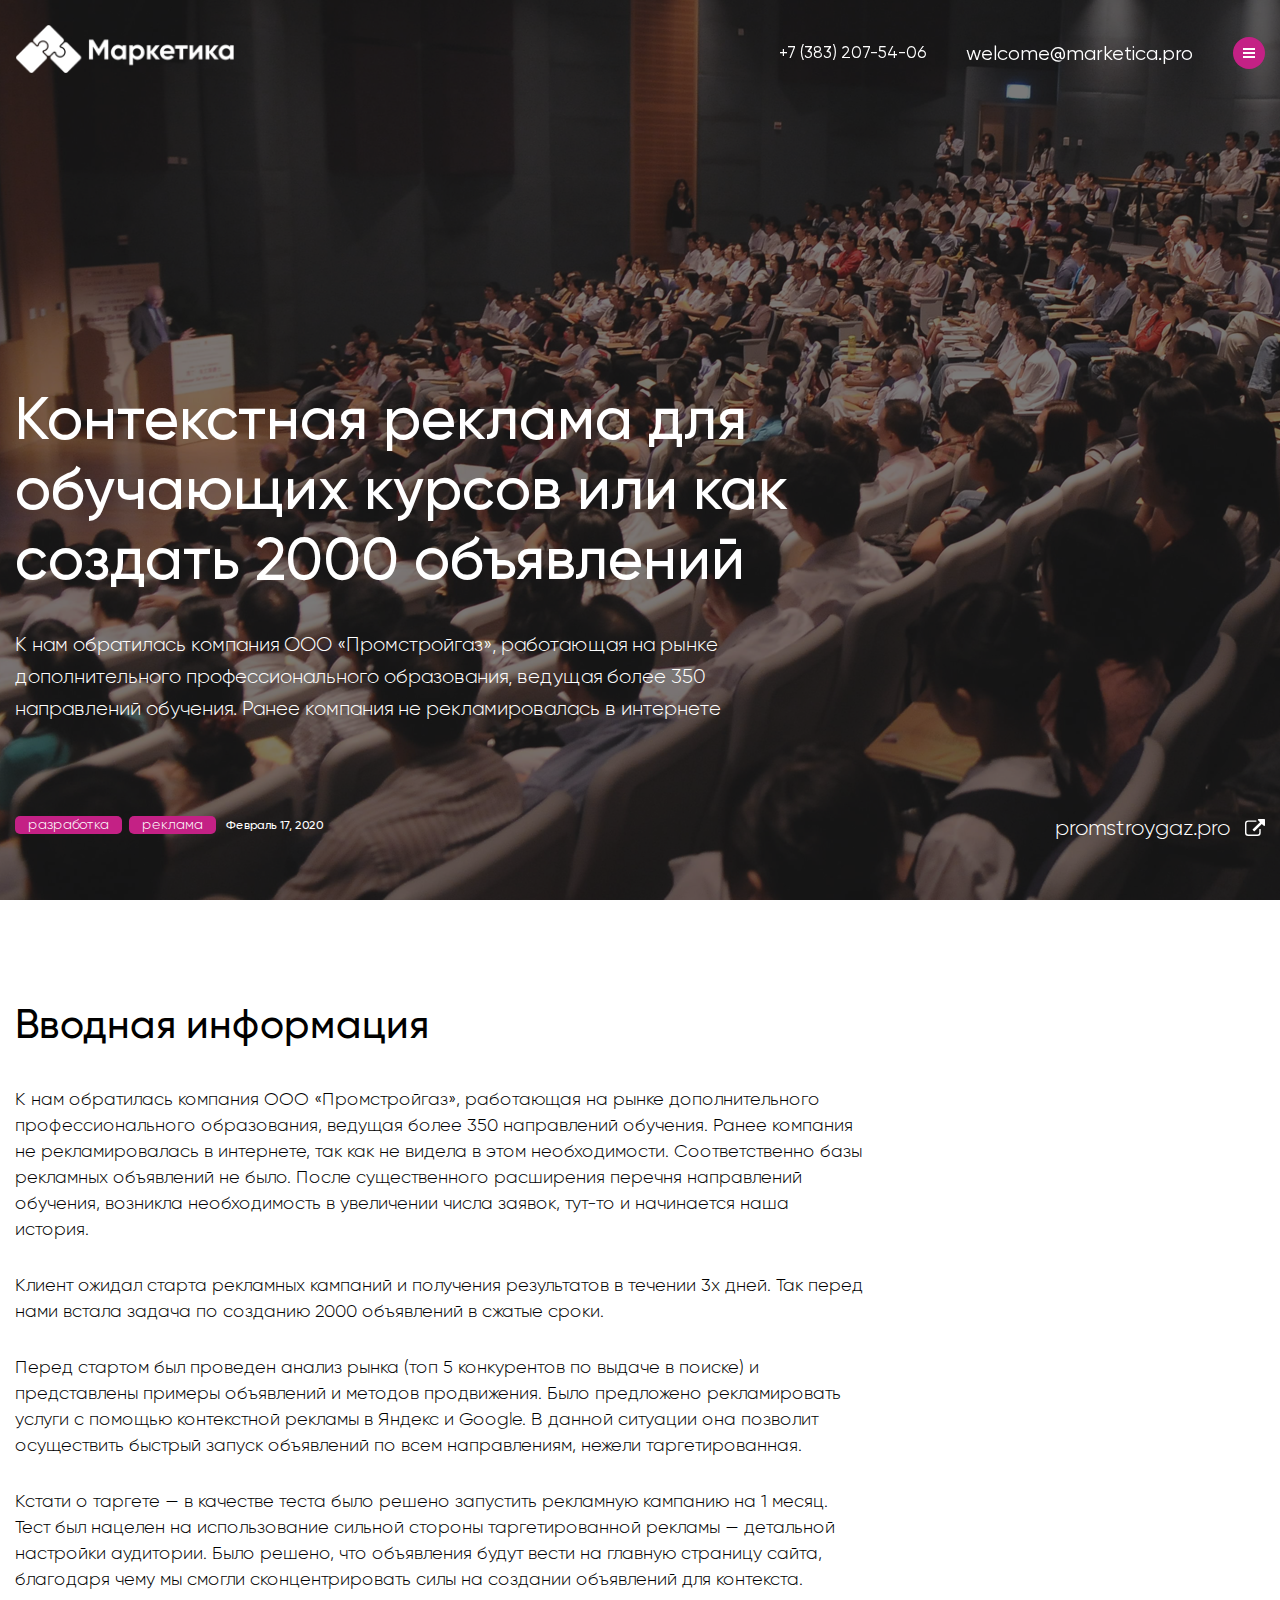
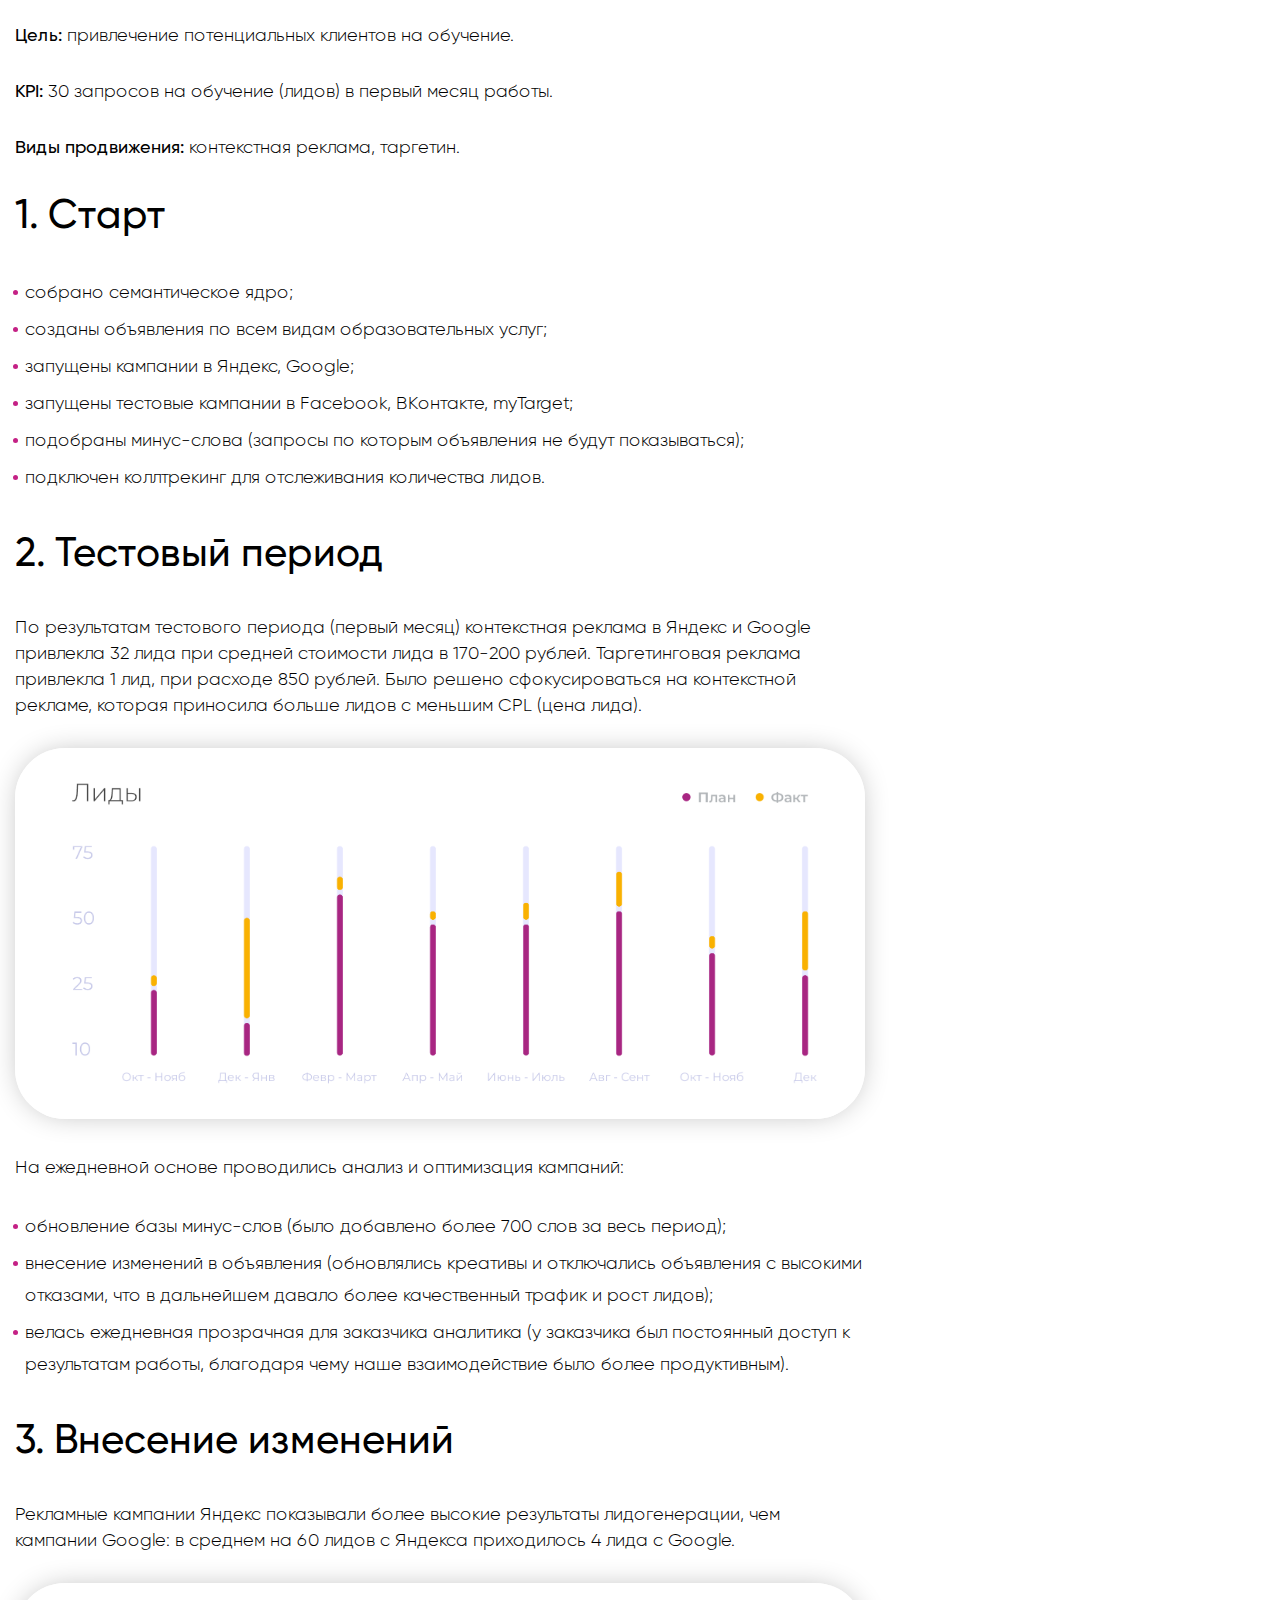
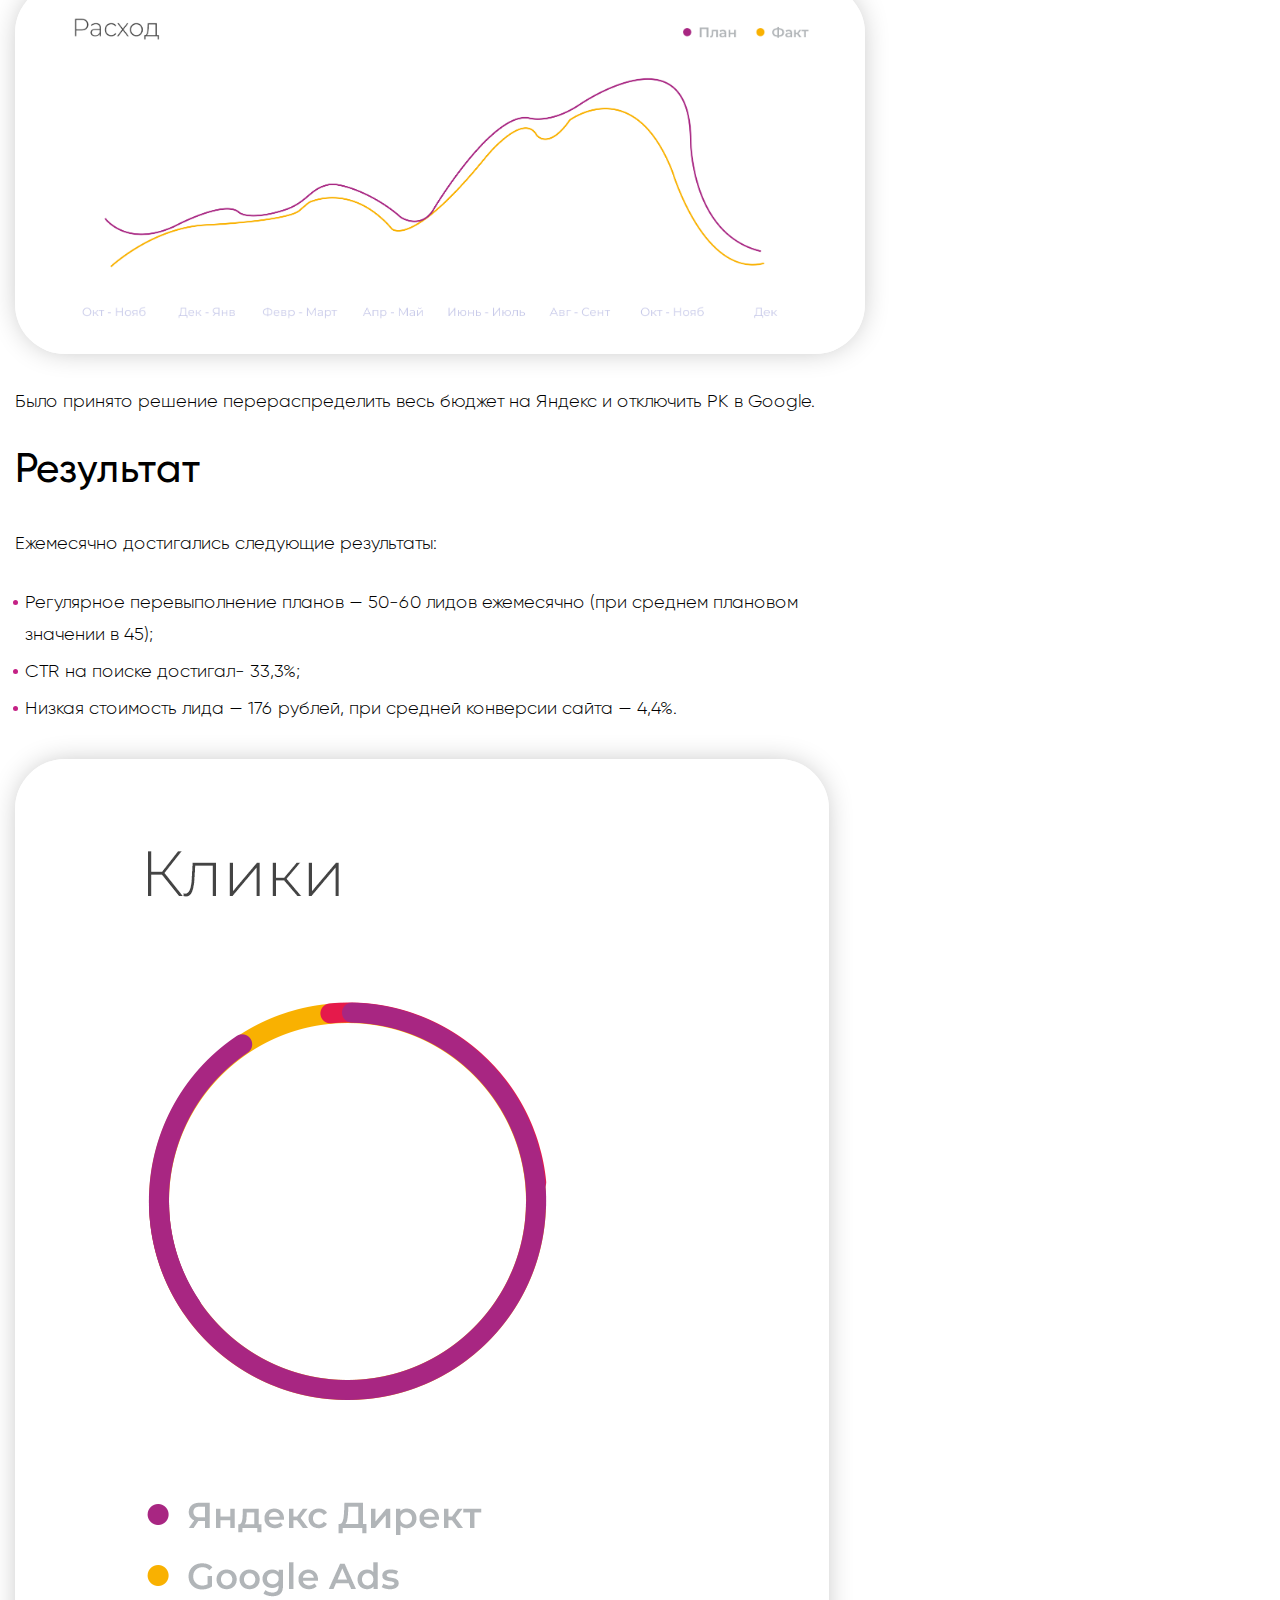
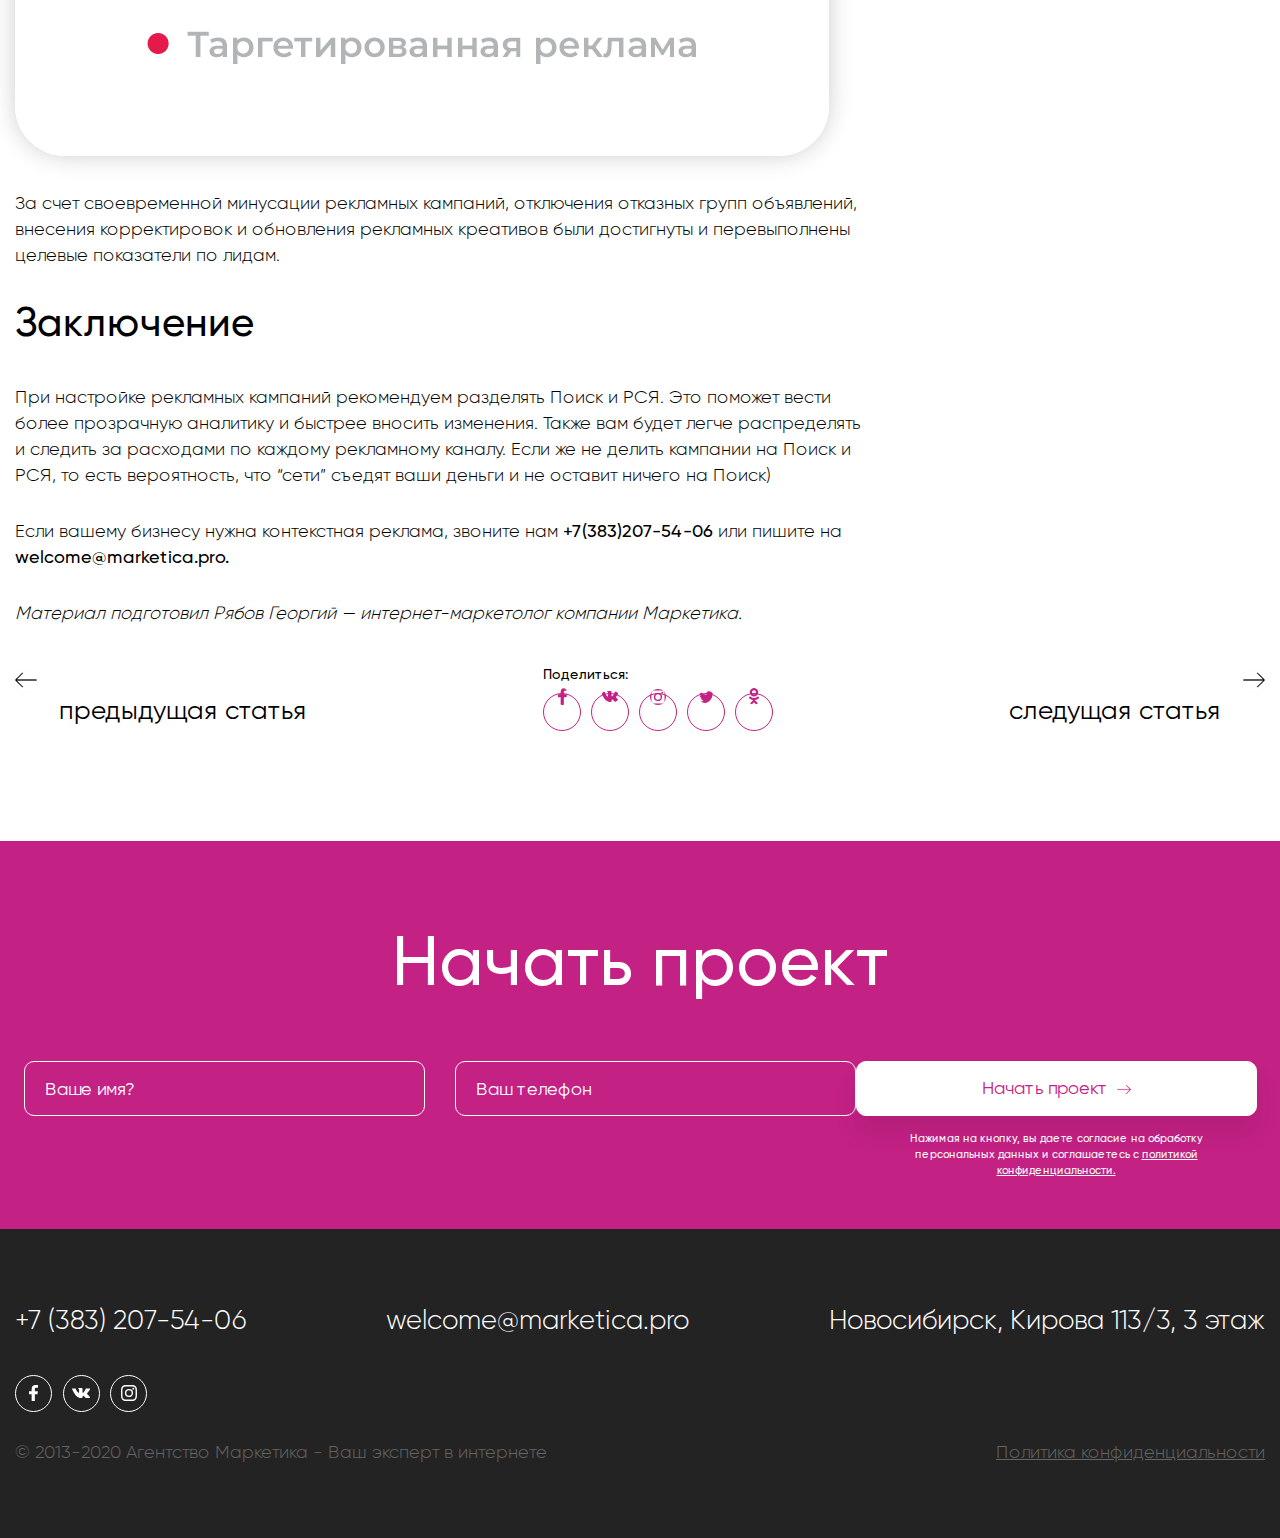
==== commit 15fca1a9: "Add files via upload" ====
--- a/blog.html
+++ b/blog.html
@@ -159,14 +159,14 @@
 
           <h2>1. Старт</h2>
 
-          <ul class="price-item__ul blog-article__ul">
-            <li class="price-item__li"><span>собрано семантическое ядро;</span> </li>
-            <li class="price-item__li"><span>созданы объявления по всем видам образовательных услуг;</span></li>
-            <li class="price-item__li"><span>запущены кампании в Яндекс, Google;</span></li>
-            <li class="price-item__li"><span>запущены тестовые кампании в Facebook, ВКонтакте, myTarget;</span></li>
-            <li class="price-item__li"><span>подобраны минус-слова (запросы по которым объявления не будут
+          <ul >
+            <li><span>собрано семантическое ядро;</span> </li>
+            <li><span>созданы объявления по всем видам образовательных услуг;</span></li>
+            <li><span>запущены кампании в Яндекс, Google;</span></li>
+            <li><span>запущены тестовые кампании в Facebook, ВКонтакте, myTarget;</span></li>
+            <li><span>подобраны минус-слова (запросы по которым объявления не будут
                 показываться);</span></li>
-            <li class="price-item__li"><span>подключен коллтрекинг для отслеживания количества лидов.</span></li>
+            <li><span>подключен коллтрекинг для отслеживания количества лидов.</span></li>
           </ul>
 
           <h2>2. Тестовый период</h2>
@@ -177,19 +177,19 @@
             решено сфокусироваться на контекстной рекламе, которая приносила больше лидов с меньшим CPL (цена лида).
           </p>
 
-          <img class="blog-article__img" src="img/blog/blog-img-1.png" alt="">
+          <img src="img/blog/blog-img-1.png" alt="">
 
           <p>
             На ежедневной основе проводились анализ и оптимизация кампаний:
           </p>
 
-          <ul class="price-item__ul blog-article__ul">
-            <li class="price-item__li"><span>обновление базы минус-слов (было добавлено более 700 слов за весь
+          <ul>
+            <li><span>обновление базы минус-слов (было добавлено более 700 слов за весь
                 период);</span></li>
-            <li class="price-item__li"><span>внесение изменений в объявления (обновлялись креативы и отключались
+            <li><span>внесение изменений в объявления (обновлялись креативы и отключались
                 объявления
                 с высокими отказами, что в дальнейшем давало более качественный трафик и рост лидов);</span></li>
-            <li class="price-item__li"><span>велась ежедневная прозрачная для заказчика аналитика (у заказчика был
+            <li><span>велась ежедневная прозрачная для заказчика аналитика (у заказчика был
                 постоянный
                 доступ к результатам работы, благодаря чему наше взаимодействие было более продуктивным).</span></li>
           </ul>
@@ -200,7 +200,7 @@
           <p>Рекламные кампании Яндекс показывали более высокие результаты лидогенерации, чем
             кампании Google: в среднем на 60 лидов с Яндекса приходилось 4 лида с Google.</p>
 
-          <img class="blog-article__img" src="img/blog/blog-img-2.png" alt="">
+          <img src="img/blog/blog-img-2.png" alt="">
 
           <p>Было принято решение перераспределить весь бюджет на Яндекс и отключить РК в
             Google.</p>
@@ -211,15 +211,15 @@
             Ежемесячно достигались следующие результаты:
           </p>
 
-          <ul class="price-item__ul blog-article__ul">
-            <li class="price-item__li"><span>Регулярное перевыполнение планов — 50-60 лидов ежемесячно (при среднем
+          <ul>
+            <li><span>Регулярное перевыполнение планов — 50-60 лидов ежемесячно (при среднем
                 плановом значении в 45);</span></li>
-            <li class="price-item__li"><span>CTR на поиске достигал- 33,3%;</span></li>
-            <li class="price-item__li"><span>Низкая стоимость лида — 176 рублей, при средней конверсии сайта —
+            <li><span>CTR на поиске достигал- 33,3%;</span></li>
+            <li><span>Низкая стоимость лида — 176 рублей, при средней конверсии сайта —
                 4,4%.</span></li>
           </ul>
 
-          <img class="blog-article__img" src="img/blog/blog-img-3.png" alt="">
+          <img src="img/blog/blog-img-3.png" alt="">
 
 
           <p>
--- a/css/style.min.css
+++ b/css/style.min.css
@@ -1,2 +1,2 @@
-@font-face{font-family:swiper-icons;src:url("data:application/font-woff;charset=utf-8;base64, [base64]//wADZ2x5ZgAAAywAAADMAAAD2MHtryVoZWFkAAABbAAAADAAAAA2E2+eoWhoZWEAAAGcAAAAHwAAACQC9gDzaG10eAAAAigAAAAZAAAArgJkABFsb2NhAAAC0AAAAFoAAABaFQAUGG1heHAAAAG8AAAAHwAAACAAcABAbmFtZQAAA/gAAAE5AAACXvFdBwlwb3N0AAAFNAAAAGIAAACE5s74hXjaY2BkYGAAYpf5Hu/j+W2+MnAzMYDAzaX6QjD6/4//Bxj5GA8AuRwMYGkAPywL13jaY2BkYGA88P8Agx4j+/8fQDYfA1AEBWgDAIB2BOoAeNpjYGRgYNBh4GdgYgABEMnIABJzYNADCQAACWgAsQB42mNgYfzCOIGBlYGB0YcxjYGBwR1Kf2WQZGhhYGBiYGVmgAFGBiQQkOaawtDAoMBQxXjg/wEGPcYDDA4wNUA2CCgwsAAAO4EL6gAAeNpj2M0gyAACqxgGNWBkZ2D4/wMA+xkDdgAAAHjaY2BgYGaAYBkGRgYQiAHyGMF8FgYHIM3DwMHABGQrMOgyWDLEM1T9/w8UBfEMgLzE////P/5//f/V/xv+r4eaAAeMbAxwIUYmIMHEgKYAYjUcsDAwsLKxc3BycfPw8jEQA/[base64]/uznmfPFBNODM2K7MTQ45YEAZqGP81AmGGcF3iPqOop0r1SPTaTbVkfUe4HXj97wYE+yNwWYxwWu4v1ugWHgo3S1XdZEVqWM7ET0cfnLGxWfkgR42o2PvWrDMBSFj/IHLaF0zKjRgdiVMwScNRAoWUoH78Y2icB/yIY09An6AH2Bdu/UB+yxopYshQiEvnvu0dURgDt8QeC8PDw7Fpji3fEA4z/PEJ6YOB5hKh4dj3EvXhxPqH/SKUY3rJ7srZ4FZnh1PMAtPhwP6fl2PMJMPDgeQ4rY8YT6Gzao0eAEA409DuggmTnFnOcSCiEiLMgxCiTI6Cq5DZUd3Qmp10vO0LaLTd2cjN4fOumlc7lUYbSQcZFkutRG7g6JKZKy0RmdLY680CDnEJ+UMkpFFe1RN7nxdVpXrC4aTtnaurOnYercZg2YVmLN/d/gczfEimrE/fs/bOuq29Zmn8tloORaXgZgGa78yO9/cnXm2BpaGvq25Dv9S4E9+5SIc9PqupJKhYFSSl47+Qcr1mYNAAAAeNptw0cKwkAAAMDZJA8Q7OUJvkLsPfZ6zFVERPy8qHh2YER+3i/BP83vIBLLySsoKimrqKqpa2hp6+jq6RsYGhmbmJqZSy0sraxtbO3sHRydnEMU4uR6yx7JJXveP7WrDycAAAAAAAH//wACeNpjYGRgYOABYhkgZgJCZgZNBkYGLQZtIJsFLMYAAAw3ALgAeNolizEKgDAQBCchRbC2sFER0YD6qVQiBCv/H9ezGI6Z5XBAw8CBK/m5iQQVauVbXLnOrMZv2oLdKFa8Pjuru2hJzGabmOSLzNMzvutpB3N42mNgZGBg4GKQYzBhYMxJLMlj4GBgAYow/P/PAJJhLM6sSoWKfWCAAwDAjgbRAAB42mNgYGBkAIIbCZo5IPrmUn0hGA0AO8EFTQAA") format("woff");font-weight:400;font-style:normal}:root{--swiper-theme-color:#007aff {} }.swiper-container{margin-left:auto;margin-right:auto;position:relative;overflow:hidden;list-style:none;padding:0;z-index:1}.swiper-container-vertical>.swiper-wrapper{flex-direction:column}.swiper-wrapper{position:relative;width:100%;height:100%;z-index:1;display:flex;transition-property:transform;box-sizing:content-box}.swiper-container-android .swiper-slide,.swiper-wrapper{transform:translate3d(0px, 0, 0)}.swiper-container-multirow>.swiper-wrapper{flex-wrap:wrap}.swiper-container-multirow-column>.swiper-wrapper{flex-wrap:wrap;flex-direction:column}.swiper-container-free-mode>.swiper-wrapper{transition-timing-function:ease-out;margin:0 auto}.swiper-slide{flex-shrink:0;width:100%;height:100%;position:relative;transition-property:transform}.swiper-slide-invisible-blank{visibility:hidden}.swiper-container-autoheight{height:auto}.swiper-container-autoheight .swiper-slide{height:auto}.swiper-container-autoheight .swiper-wrapper{align-items:flex-start;transition-property:transform, height}.swiper-container-3d{perspective:1200px}.swiper-container-3d .swiper-cube-shadow,.swiper-container-3d .swiper-slide,.swiper-container-3d .swiper-slide-shadow-bottom,.swiper-container-3d .swiper-slide-shadow-left,.swiper-container-3d .swiper-slide-shadow-right,.swiper-container-3d .swiper-slide-shadow-top,.swiper-container-3d .swiper-wrapper{transform-style:preserve-3d}.swiper-container-3d .swiper-slide-shadow-bottom,.swiper-container-3d .swiper-slide-shadow-left,.swiper-container-3d .swiper-slide-shadow-right,.swiper-container-3d .swiper-slide-shadow-top{position:absolute;left:0;top:0;width:100%;height:100%;pointer-events:none;z-index:10}.swiper-container-3d .swiper-slide-shadow-left{background-image:linear-gradient(to left, rgba(0,0,0,0.5), rgba(0,0,0,0))}.swiper-container-3d .swiper-slide-shadow-right{background-image:linear-gradient(to right, rgba(0,0,0,0.5), rgba(0,0,0,0))}.swiper-container-3d .swiper-slide-shadow-top{background-image:linear-gradient(to top, rgba(0,0,0,0.5), rgba(0,0,0,0))}.swiper-container-3d .swiper-slide-shadow-bottom{background-image:linear-gradient(to bottom, rgba(0,0,0,0.5), rgba(0,0,0,0))}.swiper-container-css-mode>.swiper-wrapper{overflow:auto;scrollbar-width:none;-ms-overflow-style:none}.swiper-container-css-mode>.swiper-wrapper::-webkit-scrollbar{display:none}.swiper-container-css-mode>.swiper-wrapper>.swiper-slide{scroll-snap-align:start start}.swiper-container-horizontal.swiper-container-css-mode>.swiper-wrapper{scroll-snap-type:x mandatory}.swiper-container-vertical.swiper-container-css-mode>.swiper-wrapper{scroll-snap-type:y mandatory}:root{--swiper-navigation-size:44px {} }.swiper-button-next,.swiper-button-prev{position:absolute;top:50%;width:calc(var(--swiper-navigation-size)/ 44 * 27);height:var(--swiper-navigation-size);margin-top:calc(-1 * var(--swiper-navigation-size)/ 2);z-index:10;cursor:pointer;display:flex;align-items:center;justify-content:center;color:var(--swiper-navigation-color, var(--swiper-theme-color))}.swiper-button-next.swiper-button-disabled,.swiper-button-prev.swiper-button-disabled{opacity:.35;cursor:auto;pointer-events:none}.swiper-button-next:after{font-family:swiper-icons;font-size:var(--swiper-navigation-size);text-transform:none !important;letter-spacing:0;text-transform:none;font-variant:initial}.swiper-button-prev{left:10px;right:auto}.swiper-button-prev:after{font-family:swiper-icons;font-size:var(--swiper-navigation-size);text-transform:none !important;letter-spacing:0;text-transform:none;font-variant:initial}.swiper-container-rtl .swiper-button-next{left:10px;right:auto}.swiper-button-prev:after,.swiper-container-rtl .swiper-button-next:after{content:"prev"}.swiper-button-next,.swiper-container-rtl .swiper-button-prev{right:10px;left:auto}.swiper-button-next:after,.swiper-container-rtl .swiper-button-prev:after{content:"next"}.swiper-button-next.swiper-button-white,.swiper-button-prev.swiper-button-white{--swiper-navigation-color:#ffffff {} }.swiper-button-next.swiper-button-black,.swiper-button-prev.swiper-button-black{--swiper-navigation-color:#000000 {} }.swiper-button-lock{display:none}.swiper-pagination{position:absolute;text-align:center;transition:.3s opacity;transform:translate3d(0, 0, 0);z-index:10}.swiper-pagination.swiper-pagination-hidden{opacity:0}.swiper-container-horizontal>.swiper-pagination-bullets,.swiper-pagination-custom,.swiper-pagination-fraction{bottom:10px;left:0;width:100%}.swiper-pagination-bullets-dynamic{overflow:hidden;font-size:0}.swiper-pagination-bullets-dynamic .swiper-pagination-bullet{transform:scale(0.33);position:relative}.swiper-pagination-bullets-dynamic .swiper-pagination-bullet-active,.swiper-pagination-bullets-dynamic .swiper-pagination-bullet-active-main{transform:scale(1)}.swiper-pagination-bullets-dynamic .swiper-pagination-bullet-active-prev{transform:scale(0.66)}.swiper-pagination-bullets-dynamic .swiper-pagination-bullet-active-prev-prev{transform:scale(0.33)}.swiper-pagination-bullets-dynamic .swiper-pagination-bullet-active-next{transform:scale(0.66)}.swiper-pagination-bullets-dynamic .swiper-pagination-bullet-active-next-next{transform:scale(0.33)}.swiper-pagination-bullet{width:8px;height:8px;display:inline-block;border-radius:100%;background:#000;opacity:0.2}button.swiper-pagination-bullet{border:none;margin:0;padding:0;box-shadow:none;appearance:none}.swiper-pagination-clickable .swiper-pagination-bullet{cursor:pointer}.swiper-pagination-bullet-active{opacity:1;background:var(--swiper-pagination-color, var(--swiper-theme-color))}.swiper-container-vertical>.swiper-pagination-bullets{right:10px;top:50%;transform:translate3d(0px, -50%, 0)}.swiper-container-vertical>.swiper-pagination-bullets .swiper-pagination-bullet{margin:6px 0;display:block}.swiper-container-vertical>.swiper-pagination-bullets.swiper-pagination-bullets-dynamic{top:50%;transform:translateY(-50%);width:8px}.swiper-container-vertical>.swiper-pagination-bullets.swiper-pagination-bullets-dynamic .swiper-pagination-bullet{display:inline-block;transition:0.2s transform, 0.2s top}.swiper-container-horizontal>.swiper-pagination-bullets .swiper-pagination-bullet{margin:0 4px}.swiper-container-horizontal>.swiper-pagination-bullets.swiper-pagination-bullets-dynamic{left:50%;transform:translateX(-50%);white-space:nowrap}.swiper-container-horizontal>.swiper-pagination-bullets.swiper-pagination-bullets-dynamic .swiper-pagination-bullet{transition:0.2s transform, 0.2s left}.swiper-container-horizontal.swiper-container-rtl>.swiper-pagination-bullets-dynamic .swiper-pagination-bullet{transition:0.2s transform, 0.2s right}.swiper-pagination-progressbar{background:rgba(0,0,0,0.25);position:absolute}.swiper-pagination-progressbar .swiper-pagination-progressbar-fill{background:var(--swiper-pagination-color, var(--swiper-theme-color));position:absolute;left:0;top:0;width:100%;height:100%;transform:scale(0);transform-origin:left top}.swiper-container-rtl .swiper-pagination-progressbar .swiper-pagination-progressbar-fill{transform-origin:right top}.swiper-container-horizontal>.swiper-pagination-progressbar,.swiper-container-vertical>.swiper-pagination-progressbar.swiper-pagination-progressbar-opposite{width:100%;height:4px;left:0;top:0}.swiper-container-horizontal>.swiper-pagination-progressbar.swiper-pagination-progressbar-opposite,.swiper-container-vertical>.swiper-pagination-progressbar{width:4px;height:100%;left:0;top:0}.swiper-pagination-white{--swiper-pagination-color:#ffffff {} }.swiper-pagination-black{--swiper-pagination-color:#000000 {} }.swiper-pagination-lock{display:none}.swiper-scrollbar{border-radius:10px;position:relative;-ms-touch-action:none;background:rgba(0,0,0,0.1)}.swiper-container-horizontal>.swiper-scrollbar{position:absolute;left:1%;bottom:3px;z-index:50;height:5px;width:98%}.swiper-container-vertical>.swiper-scrollbar{position:absolute;right:3px;top:1%;z-index:50;width:5px;height:98%}.swiper-scrollbar-drag{height:100%;width:100%;position:relative;background:rgba(0,0,0,0.5);border-radius:10px;left:0;top:0}.swiper-scrollbar-cursor-drag{cursor:move}.swiper-scrollbar-lock{display:none}.swiper-zoom-container{width:100%;height:100%;display:flex;justify-content:center;align-items:center;text-align:center}.swiper-zoom-container>canvas,.swiper-zoom-container>img,.swiper-zoom-container>svg{max-width:100%;max-height:100%;object-fit:contain}.swiper-slide-zoomed{cursor:move}.swiper-lazy-preloader{width:42px;height:42px;position:absolute;left:50%;top:50%;margin-left:-21px;margin-top:-21px;z-index:10;transform-origin:50%;animation:swiper-preloader-spin 1s infinite linear;box-sizing:border-box;border:4px solid var(--swiper-preloader-color, var(--swiper-theme-color));border-radius:50%;border-top-color:transparent}.swiper-lazy-preloader-white{--swiper-preloader-color:#fff {} }.swiper-lazy-preloader-black{--swiper-preloader-color:#000 {} }@keyframes swiper-preloader-spin{100%{transform:rotate(360deg)}}.swiper-container .swiper-notification{position:absolute;left:0;top:0;pointer-events:none;opacity:0;z-index:-1000}.swiper-container-fade.swiper-container-free-mode .swiper-slide{transition-timing-function:ease-out}.swiper-container-fade .swiper-slide{pointer-events:none;transition-property:opacity}.swiper-container-fade .swiper-slide .swiper-slide{pointer-events:none}.swiper-container-fade .swiper-slide-active{pointer-events:auto}.swiper-container-fade .swiper-slide-active .swiper-slide-active{pointer-events:auto}.swiper-container-cube{overflow:visible}.swiper-container-cube .swiper-slide{pointer-events:none;backface-visibility:hidden;z-index:1;visibility:hidden;transform-origin:0 0;width:100%;height:100%}.swiper-container-cube .swiper-slide .swiper-slide{pointer-events:none}.swiper-container-cube.swiper-container-rtl .swiper-slide{transform-origin:100% 0}.swiper-container-cube .swiper-slide-active{pointer-events:auto;pointer-events:auto;visibility:visible}.swiper-container-cube .swiper-slide-active .swiper-slide-active{pointer-events:auto}.swiper-container-cube .swiper-slide-next{pointer-events:auto;visibility:visible}.swiper-container-cube .swiper-slide-next+.swiper-slide{pointer-events:auto;visibility:visible}.swiper-container-cube .swiper-slide-prev{pointer-events:auto;visibility:visible}.swiper-container-cube .swiper-slide-shadow-bottom,.swiper-container-cube .swiper-slide-shadow-left,.swiper-container-cube .swiper-slide-shadow-right,.swiper-container-cube .swiper-slide-shadow-top{z-index:0;backface-visibility:hidden}.swiper-container-cube .swiper-cube-shadow{position:absolute;left:0;bottom:0px;width:100%;height:100%;background:#000;opacity:.6;filter:blur(50px);z-index:0}.swiper-container-flip{overflow:visible}.swiper-container-flip .swiper-slide{pointer-events:none;backface-visibility:hidden;z-index:1}.swiper-container-flip .swiper-slide .swiper-slide{pointer-events:none}.swiper-container-flip .swiper-slide-active{pointer-events:auto}.swiper-container-flip .swiper-slide-active .swiper-slide-active{pointer-events:auto}.swiper-container-flip .swiper-slide-shadow-bottom,.swiper-container-flip .swiper-slide-shadow-left,.swiper-container-flip .swiper-slide-shadow-right,.swiper-container-flip .swiper-slide-shadow-top{z-index:0;backface-visibility:hidden}@font-face{font-family:'Gilroy';src:url("../fonts/Gilroy-Light.eot");src:local("Gilroy Light"),local("Gilroy-Light"),url("../fonts/Gilroy-Light.eot?#iefix") format("embedded-opentype"),url("../fonts/Gilroy-Light.woff") format("woff"),url("../fonts/Gilroy-Light.ttf") format("truetype");font-weight:300;font-style:normal}@font-face{font-family:'Gilroy';src:url("../fonts/Gilroy-Regular.eot");src:local("Gilroy Regular"),local("Gilroy-Regular"),url("../fonts/Gilroy-Regular.eot?#iefix") format("embedded-opentype"),url("../fonts/Gilroy-Regular.woff") format("woff"),url("../fonts/Gilroy-Regular.ttf") format("truetype");font-weight:normal;font-style:normal}@font-face{font-family:'Gilroy';src:url("../fonts/Gilroy-Medium.eot");src:local("Gilroy Medium"),local("Gilroy-Medium"),url("../fonts/Gilroy-Medium.eot?#iefix") format("embedded-opentype"),url("../fonts/Gilroy-Medium.woff") format("woff"),url("../fonts/Gilroy-Medium.ttf") format("truetype");font-weight:500;font-style:normal}.btn{border:1px solid #c42185;border-radius:10px;color:#c42185;font-weight:400;padding:16px 53px;font-size:18px;display:inline-block;position:relative;transition:background-color 0.3s, color 0.3s}.btn img{margin-left:14px}.btn:before{position:absolute;content:'';width:0%;height:100%;background:#c42185;top:0;left:50%;z-index:-1;transition:all 0ms ease;border-radius:9px}.btn:hover{color:white}.btn:hover:before{position:absolute;content:'';width:100%;height:100%;border-radius:9px;background:#c42185;top:0;left:0%;z-index:1;transition:all 300ms ease}.btn:before{position:absolute;content:'';width:0%;height:100%;background:#c42185;top:0;left:auto;right:0;z-index:-1;transition:all 300ms ease}.btn:hover{color:white}.btn:hover:before{position:absolute;content:'';width:100%;height:100%;background:#c42185;top:0;left:0;right:0;z-index:-1}.btn img{margin-left:12px}.section__title{font-size:70px;font-weight:500;margin-bottom:70px}.input{background-color:transparent;border:1px solid #fff;border-radius:10px;width:100%;height:55px;font-size:18px;padding:0 20px;color:#fff !important}.input::placeholder{color:#fff}.input:focus{border:2px solid #ffffff}.input:focus{border:2px solid #fff !important}.form__btn{width:100%;padding:18px;box-shadow:0 17px 21px 3px rgba(0,0,0,0.07);background-color:#fff;border:1px solid #fff;border-radius:10px;font-size:18px;outline:none;cursor:pointer;color:#c42185;margin-bottom:15px;transition:box-shadow .3s;transition:box-shadow 0.3s}.form__btn img{margin-left:9px}.form__btn:hover{box-shadow:none}.tag{padding:0 13px;padding-bottom:2px;background-color:#fff;font-size:14px;color:#fff;background-color:#c42185;font-weight:300;border-radius:5px;margin-right:3px;transition:color 0.2s, background-color 0.2s}.tag:last-child{margin-right:0}.policy{font-size:14px;line-height:16px;max-width:455px;display:inline-block;font-weight:500;font-style:normal}.policy a{color:#fff;text-decoration:underline}@media screen and (max-width: 1201px){.section__title{font-size:60px}}@media screen and (max-width: 577px){.section__title{font-size:36px}}@media screen and (max-width: 577px){.btn{font-size:14px;width:100%;padding:14px}.form__btn{font-size:14px}}.read-block__arrow{display:inline-block}.read-block__arrow.img-white{width:14px;height:14px;display:none;margin-bottom:-2px}.btn:hover .read-block__arrow{display:none}.btn:hover .img-white{transition:1s;display:inline-block}.header{padding:25px 0;z-index:2;position:fixed;width:100%;background-color:#fff}.header-wrap{display:flex;justify-content:space-between;align-items:center}.header__text{font-size:17px;margin-right:40px;color:#000}.header__text_mail{font-size:20px}.header__logo a{width:220px;height:56px;background:url(../img/face/logo.svg) no-repeat;display:block}.header__links{display:flex;align-items:center}.header__menu-btn{background-color:#c42185;width:32px;height:32px;display:block;border-radius:50%;position:relative;cursor:pointer}.header__menu-btn span{display:block;content:'';width:12px;height:2px;background-color:#fff;position:absolute;left:50%;top:50%;transform:translate(-50%, -50%)}.header__menu-btn span::before,.header__menu-btn span::after{display:block;content:'';width:12px;height:2px;background-color:#fff;position:absolute;left:50%;top:50%;transform:translate(-50%, -50%)}.header__menu-btn span:before{margin-top:-4px}.header__menu-btn span:after{margin-top:4px}.header__menu-btn_active{background-color:#fff}.header__menu-btn_active span{background-color:transparent}.header__menu-btn_active span::before{width:14px;transform:rotate(45deg);background-color:#c42185;margin-left:-7px;margin-top:-1px}.header__menu-btn_active span::after{width:14px;margin-left:-7px;transform:rotate(135deg);margin-top:-1px;background-color:#c42185}.menu{display:none}.is-header_active .header__logo a{background:url(../img/face/logo_white.svg) no-repeat}.is-header_active .header__text{color:#fff}.is-header_fixed{box-shadow:0 7px 34px 4px rgba(0,0,0,0.05);background-color:#fff}.is-header_active{background-color:#c42185;box-shadow:none}.is-menu_active .menu{display:block}.menu{background-color:#c42185;color:#fff;width:100vw;height:100vh;position:fixed;padding-top:190px;z-index:1;overflow-y:scroll}.menu-wrap{display:flex}.menu-list{max-width:580px;width:100%;list-style:none;padding:0;margin:0;line-height:550%}.menu-list a{text-decoration:none;font-size:70px;color:#fff;position:relative;padding-bottom:10px;font-weight:500;transition:all 0.6s}.menu-list a:before{content:"";width:0;height:.1em;position:absolute;bottom:0;right:0;background:#fff;transition:all 0.3s}.menu-list a:hover:before{width:100%;left:0;background:#fff}.menu-form{padding-top:5px;max-width:617px;width:100%;text-align:center;display:flex;flex-direction:column;justify-content:space-between;padding-bottom:3.9vh}.menu-form__socials{display:flex;max-width:132px;width:100%;justify-content:space-between}.menu-form__socials a{display:flex;width:37px;align-items:center;justify-content:center;height:37px;border:1px solid #fff;border-radius:50%;transition:background-color 0.3s}.menu-form__socials a img{transition:filter .3s;transition:filter 0.3s}.menu-form__socials a img:nth-child(1){display:block}.menu-form__socials a img:nth-child(2){display:none}.menu-form__socials a:nth-child(1) img{width:9px;height:16px}.menu-form__socials a:nth-child(2) img{width:18px;height:10px}.menu-form__socials a:nth-child(3) img{width:16px;height:16px}.menu-form__socials a:hover{background-color:#fff}.menu-form__socials a:hover img:nth-child(1){display:none}.menu-form__socials a:hover img.img-black{display:block}.menu-form__title{font-size:70px;font-weight:500;margin-bottom:50px;text-align:left}.menu-form__input{margin-bottom:30px}.menu-form__btn{display:block}.menu-form__policy{width:100%}.menu-form__links{display:flex;justify-content:space-between;align-items:center}.menu-form__socials{width:132px;display:flex;justify-content:space-between}.menu-form__download{display:flex;align-items:center;color:#fff}.menu-form__download img{margin-right:8px}.menu__text_phone,.menu__text_mail{display:none}@media screen and (max-width: 993px){.header__text_mail{display:none}.header__text{margin-right:20px}}@media screen and (max-width: 577px){.header__text_phone{display:none}.header__logo a{width:160px;height:36px}}@media screen and (max-width: 1201px){.menu-list a{font-size:60px}.menu-form{padding-top:9px}.menu-form__title{font-size:60px}}@media screen and (max-width: 993px){.menu{padding-top:140px}.menu-list{line-height:490%}.menu-list a{font-size:48px}.menu-form{padding-top:15px}.menu-form__title{font-size:48px}.menu-form__policy{max-width:310px;font-size:13px}.menu-form__download{font-size:14px}}@media screen and (max-width: 769px){.menu-list{line-height:440%}.menu-list a{font-size:48px}.menu-form{padding-top:30px}.menu-form__wrap{display:none}.menu-form__download{order:1;margin-top:15px;margin-bottom:10px;font-size:16px}.menu-form__download img{margin-top:-2px}.menu-form__links{flex-direction:column;align-items:start}.menu-form__socials{order:3}.menu-wrap{flex-direction:column}.menu__text_mail{order:2;color:#fff;display:block;font-size:20px;margin-bottom:15px}}@media screen and (max-width: 577px){.menu{padding-top:90px}.menu-list{line-height:350%}.menu-list a{font-size:28px}.menu-list a:hover{border-bottom:2px solid #fff}.menu__text_phone{font-size:16px;order:2;margin-bottom:5px;display:block;color:#fff}.menu-form__download{font-size:12px}}.face{padding-top:175px;position:relative}.face-text{margin-bottom:35px;max-width:600px;width:100%}.face-text__title{font-weight:500;font-size:70px;max-width:400px;margin-top:0;margin-bottom:20px}.face-text__descr{max-width:510px;font-size:22px;line-height:32px;font-weight:300;margin-bottom:40px}.face-text__btn{display:none}.face-wrap{display:flex;justify-content:space-between;align-items:center}.face-img{position:relative}.face-img__play{display:flex;align-items:center;font-size:18px;font-weight:400;transform:rotate(-45deg);position:absolute;top:25%;left:60.5%;color:#000;transition:color 0.3s}.face-img__play:hover{color:#c42185}.face-img__play img{margin-right:15px}@media screen and (max-width: 1450px){.face-img__play{font-size:1.2vw}.face-img__play img{width:4vw}}@media screen and (max-width: 1201px){.face-text{max-width:480px}.face-text__title{font-size:60px}.face-text__descr{font-size:18px;line-height:25px;max-width:430px}.face-img__play{font-size:16px;left:58.5%;top:21.5%}.face-img__play img{width:45px}}@media screen and (max-width: 993px){.face{text-align:center}.face-wrap{flex-direction:column}.face-text{margin-bottom:0}.face-text__title,.face-text__descr{margin-left:auto;margin-right:auto}.face-text__btn_hidden{display:none !important}.face-text__btn{display:inline-block}.face-img{max-width:460px;margin-bottom:40px}.face-img__play{top:22%;left:59%}}@media screen and (max-width: 769px){.face{padding-top:160px}.face-text{margin-bottom:0}.face-img{max-width:400px}.face-img__play{top:20%;left:58%}}@media screen and (max-width: 577px){.face{padding-top:100px}.face-text{margin-bottom:0}.face-text__title{font-size:36px}.face-text__descr{font-size:14px;line-height:18px;max-width:270px;margin-bottom:20px}.face-img{margin-bottom:20px}.face-img__play{top:21%;left:58%}.face-img__play img{margin-right:7px}}@media screen and (max-width: 445px){.face-img__play{font-size:4.2vw;top:20%}.face-img__play img{width:10vw}}.clients{padding:100px 0;padding-bottom:40px}.clients__title{margin-bottom:60px}.clients-wrap{display:flex;flex-wrap:wrap;justify-content:space-around;align-items:center}.clients-block{flex-basis:18%;margin-bottom:60px;text-align:center;max-width:240px;margin-right:20px;margin-left:20px}@media screen and (max-width: 1390px){.clients-block{flex-basis:25%}}@media screen and (max-width: 993px){.clients__title{margin-bottom:50px;text-align:center}}@media screen and (max-width: 769px){.clients-block{flex-basis:40%}}@media screen and (max-width: 577px){.clients{padding-top:60px;padding-bottom:30px}.clients__title{font-size:36px;margin-bottom:30px}.clients-block{margin-right:0;margin-left:0;margin-bottom:30px}.clients-block:nth-child(1),.clients-block:nth-child(6),.clients-block:nth-child(8),.clients-block:nth-child(9),.clients-block:nth-child(10),.clients-block:nth-child(11),.clients-block:nth-child(13),.clients-block:nth-child(14),.clients-block:nth-child(15){display:none}.clients-block:nth-child(12){order:2}.clients-block:nth-child(3){order:3}.clients-block:nth-child(2){order:1}.clients-block:nth-child(7){order:4}.clients-block:nth-child(4){order:5}.clients-block:nth-child(5){order:6}}.cases{padding-top:100px}.cases-wrap{display:flex;flex-wrap:wrap}.cases-block{background-color:#f5f5f5;border-radius:15px;max-width:692px;display:flex;transition:background-color .2s;cursor:pointer;margin-right:32px;align-items:center;margin-bottom:32px}.cases-block:nth-child(2n+2){margin-right:0}.cases-block__tags{margin-bottom:24px}.cases-block__title{font-size:25px;font-weight:500;margin-bottom:12px;max-width:304px;transition:color 0.2s}.cases-block__descr{font-size:16px;font-weight:300;max-width:260px;line-height:145%;min-height:110px;transition:color 0.2s}.cases-block__more{font-size:18px;transition:color .2s;color:#000}.cases-block__more img{margin-left:7px;transition:.1s;transition:0.1s;display:inline-block}.cases-block__more img.img-white{display:none}.cases-block:hover{background-color:#c42185;color:#fff}.cases-block:hover .cases-block__tag{background-color:#fff;color:#c42185}.cases-block:hover .cases-block__more{color:#fff}.cases-block:hover .cases-block__more img{display:none}.cases-block:hover .cases-block__more img.img-white{display:inline-block;margin-bottom:-2px}.cases-text{padding:77px 27px 35px 23px;min-width:352px;text-align:left}.cases-img{height:330px;max-height:330px;flex-basis:340px;width:340px}.cases-img img{border-radius:15px 0 0 15px;max-height:330px;height:100%}@media (max-width: 768px){.cases-img{height:290px;max-height:290px}.cases-img img{height:290px;max-height:290px}}@media (max-width: 426px){.cases-img{height:190px;max-height:190px}.cases-img img{max-height:190px;height:190px}}.cases-container{z-index:0}.cases__btn{margin-top:18px}@media screen and (max-width: 1450px){.cases{text-align:center}.cases-wrap{flex-direction:column}.cases-block{margin-left:auto;margin-right:auto !important}}@media screen and (max-width: 1201px){.cases__title{font-size:60px;margin-bottom:55px}}@media screen and (max-width: 993px){.cases__title{margin-bottom:50px}}@media screen and (max-width: 769px){.cases__title{margin-bottom:40px}.cases-block{flex-direction:column;width:100%;margin-right:20px !important;height:524px}.cases-block__tags{margin-bottom:15px}.cases-block__title{font-size:20px;margin-bottom:9px}.cases-block__descr{font-size:14px;max-width:225px;min-height:100px}.cases-block__tag{font-size:12px}.cases-block__more{font-size:14px}.cases-block__more img{width:12px}.cases-text{padding-top:22px;min-width:auto;padding-left:20px;padding-right:0;margin-right:auto;padding-bottom:25px}.cases-img{width:auto}.cases-img img{width:100%;border-radius:15px 15px 0 0}.swiper-pagination-bullet{width:12px;height:12px;opacity:1;background-color:#e2e2e2}.swiper-pagination-bullet-active{background-color:#c42185 !important}}@media (max-width: 426px){.cases-block{width:100%;margin-right:20px !important;height:100%;max-height:414px;margin-bottom:0 !important}.cases__btn{margin-top:20px}.cases-text{padding-bottom:0}.swiper-pagination{bottom:-28px !important}}@media screen and (max-width: 577px){.cases{padding-top:60px}.cases__title{font-size:36px;margin-bottom:20px}.cases-block{margin-bottom:25px}}.start{background-color:#c42185;padding-top:80px;padding-bottom:50px;color:#fff}.start__title{margin-bottom:60px}.start-form{display:flex;flex-wrap:wrap;max-width:1270px}.start-form__btn{padding:16px}.start-form__btn_wrap{max-width:401px;text-align:center}.start-form__input{margin-right:32px;max-width:401px;margin-bottom:30px}.start__policy{font-family:'Gilroy', sans-serif !important;font-size:11px;max-width:360px}@media screen and (max-width: 1310px){.start{text-align:center}.start-form{justify-content:center}.start-form__input{margin-right:0}.start-form__input:first-child{margin-right:30px}}@media screen and (max-width: 993px){.start-form__input{margin-right:0}.start-form__input:first-child{margin-right:0}}@media screen and (max-width: 769px){.start__title{margin-bottom:45px}}@media screen and (max-width: 577px){.start{padding-top:50px}.start__title{margin-bottom:25px}.start-form__input{height:47px;font-size:14px;max-width:350px;margin-bottom:15px}.start-form__btn{max-width:350px;padding:13px}}.read{padding-top:100px}.read-block{display:flex;margin-bottom:60px;align-items:center}.read-block__img{max-width:700px;max-height:435px;margin-right:108px;overflow:hidden;border-radius:15px}.read-block__img img{border-radius:15px}.read-block__date{font-size:12px;font-weight:500;color:#b6b6b6;margin-left:5px}.read-block__tags{margin-bottom:30px}.read-block__text{max-width:510px}.read-block__title{font-size:40px;font-weight:500;margin-bottom:12px}.read-block__descr{font-size:18px;line-height:26px;min-height:160px;font-weight:300}.read-block__more{font-size:18px;color:#000}.read-block__more img{margin-left:5px;margin-bottom:-2px;display:inline-block}.read-block__more img.img-purpur{display:none}.read-block__more:hover{color:#c42185}.read-block__more:hover img{margin-bottom:-2px;display:none}.read-block__more:hover img.img-purpur{display:inline-block}@media screen and (max-width: 1350px){.read-block__img{margin-right:80px}}@media screen and (max-width: 1201px){.read-block__title{font-size:30px}}@media screen and (max-width: 993px){.read{text-align:center}.read__title{margin-bottom:60px}.read-block{flex-direction:column;max-width:550px;margin-left:auto;margin-right:auto;text-align:left}.read-block__img{margin-right:0;margin-bottom:40px}}@media screen and (max-width: 769px){.read__title{margin-bottom:50px}.read-block__descr{min-height:150px}}@media screen and (max-width: 577px){.read{padding-top:50px}.read__title{margin-bottom:30px}.read-block{margin-bottom:40px}.read-block__img{margin-bottom:22px}.read-block__tag{font-size:12px;padding:0 11px;padding-bottom:2px}.read-block__date{font-size:10px;margin-left:2px}.read-block__tags{margin-bottom:15px}.read-block__title{font-size:24px;line-height:30px;margin-bottom:12px}.read-block__descr{font-size:14px;line-height:20px;min-height:110px}.read-block__more{font-size:14px}}.features{padding-top:100px}.features__wrap{display:flex;flex-wrap:wrap;justify-content:space-between}.features-block{background-color:#f4f4f4;flex-basis:31.5%;border-radius:15px;padding:60px 30px 55px 40px;margin-bottom:40px;transition:color 0.2s, background-color 0.3s}.features-block:hover{background-color:#c42185;color:#fff}.features-block:hover .features-block__img img{filter:brightness(10)}.features-block__img{width:50px;margin-bottom:40px}.features-block__img img{transition:filter .1s;transition:filter 0.1s}.features-block__title{font-size:35px;font-weight:500;margin-bottom:10px}.features-block__price{font-size:23px;font-weight:400;display:inline-block;margin-bottom:15px}.features-block__descr{font-size:18px;line-height:30px;max-width:355px;font-weight:300}.features__btn{margin-top:10px}@media screen and (max-width: 1201px){.features-block{flex-basis:48%}}@media screen and (max-width: 993px){.features{text-align:center}.features__title{margin-bottom:60px}.features-block{text-align:left;flex-basis:70%;margin-left:auto;margin-right:auto}}@media screen and (max-width: 769px){.features-block{flex-basis:80%}}@media screen and (max-width: 577px){.features{padding-top:60px}.features__title{margin-bottom:35px}.features-block{flex-basis:100%;margin-bottom:25px;padding:40px;padding-left:24px}.features-block:nth-last-child(1),.features-block:nth-last-child(2),.features-block:nth-last-child(3){display:none}.features-block__img{width:44px;margin-bottom:20px}.features-block__title{font-size:24px;margin-bottom:7px}.features-block__price{font-size:18px;margin-bottom:12px}.features-block__descr{font-size:14px;line-height:20px}}.feedback{padding-top:100px;padding-bottom:120px}@media screen and (max-width: 992px){.feedback__title{text-align:center;margin-bottom:60px}}@media screen and (max-width: 577px){.feedback{padding-top:60px;padding-bottom:70px}.feedback__title{margin-bottom:35px;font-size:35px}}.footer{background-color:#232323;color:#fff;padding:75px 0}.footer-wrap{display:flex;justify-content:space-between;margin-bottom:30px;flex-wrap:wrap}.footer-wrap__links{display:flex;max-width:1140px;width:100%;justify-content:space-between;margin-right:90px;margin-bottom:40px}.footer-wrap__links a{font-size:27px;color:#fff;font-weight:300}.footer-wrap__socials{display:flex;max-width:132px;width:100%;justify-content:space-between}.footer-wrap__socials a{display:flex;width:37px;align-items:center;justify-content:center;height:37px;border:1px solid #fff;border-radius:50%;transition:background-color 0.3s}.footer-wrap__socials a img{transition:filter .3s;transition:filter 0.3s}.footer-wrap__socials a img:nth-child(1){display:block}.footer-wrap__socials a img:nth-child(2){display:none}.footer-wrap__socials a:nth-child(1) img{width:9px;height:16px}.footer-wrap__socials a:nth-child(2) img{width:18px;height:10px}.footer-wrap__socials a:nth-child(3) img{width:16px;height:16px}.footer-wrap__socials a:hover{background-color:#fff}.footer-wrap__socials a:hover img:nth-child(1){display:none}.footer-wrap__socials a:hover img.img-black{display:block}.footer__privacy{display:flex;justify-content:space-between}.footer__privacy i{font-style:normal;font-size:18px;font-weight:300;color:#656565}.footer__privacy a{font-size:18px;font-weight:300;color:#656565;text-decoration:underline}@media screen and (max-width: 1400px){.footer-wrap__links{max-width:none;margin-right:0}}@media screen and (max-width: 1201px){.footer-wrap{justify-content:center}.footer-wrap__links{text-align:center;flex-wrap:wrap;margin-bottom:25px}.footer-wrap__links a{flex-basis:100%;display:inline-block;margin-bottom:15px}}@media screen and (max-width: 993px){.footer__privacy{flex-wrap:wrap;text-align:center;justify-content:center;align-items:center}.footer__privacy i{display:block;margin-bottom:15px;flex-basis:100%;max-width:400px}.footer__privacy a{flex-basis:100%}}@media screen and (max-width: 577px){.footer{padding-top:54px;padding-bottom:30px}.footer-wrap{margin-bottom:30px}.footer-wrap__links{margin-bottom:20px}.footer-wrap__links a{font-size:20px}.footer__privacy{flex-direction:column}.footer__privacy a,.footer__privacy i{font-size:12px;max-width:200px}}.marketica{font-size:353.9px;font-weight:900;color:#f7f7f7;position:absolute;white-space:nowrap;z-index:-1;left:0;display:block}.marketica1{top:130px}.marketica2{top:430px}@keyframes marketica1{0%{right:100%}100%{right:-100%}}.marketica1_animation{animation-name:marketica1;animation-duration:10s;animation-direction:alternate;animation-timing-function:linear;animation-iteration-count:infinite}@media screen and (max-width: 1201px){.marketica{font-size:280px}.marketica1{top:100px}.marketica2{top:340px}}@media screen and (max-width: 993px){.marketica{font-size:280px}.marketica1{top:150px}.marketica2{top:480px}}@media screen and (max-width: 769px){.marketica{display:none}}.read.inServices{padding-bottom:100px}@media (max-width: 769px){.read.inServices{padding-bottom:75px}}.hero{padding-top:120px;background-color:#f9f9f9;z-index:0}.hero-text{width:570px}.hero-title{font-size:65px;font-weight:500;letter-spacing:normal;font-stretch:normal;text-align:left;margin-bottom:20px}.hero-subtitle{margin-bottom:50px;font-size:22px;line-height:32px;font-weight:300;font-family:Gilroy;color:#000000;margin-bottom:40px}.hero-img{max-width:793px;position:relative}.hero-img__block{background-color:#ffffff;position:absolute;left:-100px;bottom:-80px;padding:30px;border-radius:15px;box-shadow:7px 1px 20px 1px rgba(0,0,1,0.05)}.hero-img__name{display:block;font-size:22px;font-weight:400;line-height:40px}.hero-img__possition{display:block;font-size:16px;font-weight:300;line-height:22px;color:#a0a0a0;max-width:170px}@media (max-width: 1200px){.hero{padding-top:100px}.hero-text{width:530px}.hero-title{font-size:60px}.hero-subtitle{font-size:22px}.hero-img{width:400px}.hero-img__name{font-size:21px}}@media (max-width: 992px){.hero{padding-top:120px;padding-bottom:40px}.hero-wrap{margin-bottom:70px}.hero-title{text-align:center}.hero-subtitle{text-align:center}.hero-img{width:350px;margin-bottom:40px}.hero-img__block{padding:20px;left:-50px;bottom:-60px}.hero-img__name{text-align:left;font-size:18px}.hero-img__possition{text-align:left;font-size:14px}}@media (max-width: 577px){.hero{padding-top:100px;padding-bottom:40px}.hero-wrap{margin-bottom:110px}.hero-text{width:100%}.hero-title{font-size:50px}.hero-subtitle{font-size:16px}.hero-img{width:100%;max-width:100%}.hero-img img{width:350px}.hero-img__block{padding:20px;width:100%;left:0px;bottom:-100px}.hero-img__name{text-align:left;font-size:18px}.hero-img__possition{text-align:left;font-size:14px}}@media (max-width: 425px){.hero{padding-top:100px}.hero-wrap{margin-bottom:110px}.hero-title{font-size:40px}.hero-subtitle{font-size:16px}.hero-img img{width:220px}}.stages{padding-top:100px}.stages-title{margin-bottom:40px !important}.stages-wrap{display:flex;justify-content:space-between;flex-wrap:wrap}.stages-item{flex-basis:21%;margin-top:50px}.stages-item__num{color:#c42185;font-size:25px;font-weight:500;width:60px;height:60px;background-color:#f5f5f5;border-radius:50px;display:flex;align-items:center;justify-content:center;margin-bottom:25px;font-family:'Gilroy'}.stages-item__title{font-size:25px;font-weight:500;font-family:Gilroy;margin-bottom:15px;font-family:'Gilroy'}.stages-item__text{font-size:16px;font-weight:300;line-height:24px;font-family:'Gilroy'}.stages-btn{display:none;cursor:pointer;background:transparent;margin-top:30px;box-shadow:0 0 0 0 rgba(0,123,255,0) !important}.history{padding-top:100px}.history-item{font-size:20px}@media (max-width: 1200px){.stages{padding-top:100px}.stages-wrap{display:flex;justify-content:flex-start;flex-wrap:wrap;margin-bottom:60px}.stages-item{flex-basis:30%;margin-right:30px}.stages-item:nth-child(7),.stages-item:nth-child(8){display:none}.stages-btn{display:inline-block}}@media (max-width: 992px){.stages{padding-top:100px}.stages-title{margin-bottom:40px;text-align:center}.stages-wrap{display:flex;justify-content:space-between;flex-wrap:wrap;margin-bottom:0}.stages-item{flex-basis:48%;margin-right:0}.stages-item:nth-child(7),.stages-item:nth-child(8){display:block}.stages-btn{display:none}}@media (max-width: 576px){.stages{padding-top:20px}.stages-title{margin-bottom:0 !important;text-align:center}.stages-wrap{display:flex;justify-content:center;flex-wrap:wrap;margin-bottom:30px}.stages-item{flex-basis:90%;margin-right:0;display:flex;align-items:flex-start;flex-wrap:wrap}.stages-item__num{margin-bottom:0px}.stages-item__title{margin-left:15px;margin-bottom:0px;margin-top:10px;display:block}.stages-item__text{margin-left:75px}.stages-item:nth-child(5),.stages-item:nth-child(6),.stages-item:nth-child(7),.stages-item:nth-child(8){display:none}.stages-btn{display:inline-block}.history{padding-top:60px}.history-item{font-size:20px}}@media (max-width: 425px){.stages-title{margin-bottom:40px;text-align:center}.stages-wrap{display:flex;justify-content:center;flex-wrap:wrap}.stages-item{flex-basis:100%}.stages-item__title{font-size:22px;margin-top:10px;margin-bottom:5px;width:calc( 100% - 75px)}}.price{padding-top:100px}.price-wrap{display:flex;justify-content:space-between;flex-wrap:wrap}.price-item{width:30%;background-color:#f4f4f4;transition:0.5s;border-radius:15px;padding:50px 40px;position:relative;padding-bottom:90px}.price-item__title{font-size:35px;font-weight:500;font-family:Gilroy;color:#000000;transition:0.5s;margin-bottom:15px}.price-item__price{color:#c42185;font-size:23px;font-weight:normal;margin-bottom:40px;transition:0.5s}.price-item__ul{padding-left:15px}.price-item__li{color:#c42185;transition:0.5s;margin-bottom:5px}.price-item__li span{color:#000000;display:block;margin-left:-5px;transition:0.5s;font-size:18px;font-weight:300;line-height:1.78}.price-item__more{position:absolute;bottom:50px;left:40px;transition:0.5s;color:#c42185 !important}.price-item__more svg,.price-item__more path{margin-left:5px;width:14px;height:10px;fill:#c42185 !important;transition:0.5s}.price-item__more img{fill:red;width:14px}@media (min-width: 992px){.price-item:hover{cursor:pointer;background-color:#c42185;transition:0.5s}.price-item:hover .price-item__title,.price-item:hover .price-item__price,.price-item:hover .price-item__li,.price-item:hover .price-item__li span,.price-item:hover .price-item__more,.price-item:hover .price-item__more svg,.price-item:hover .price-item__more path{transition:0.5s;color:#ffffff !important;fill:#ffffff !important}}@media (max-width: 1200px){.price-wrap{justify-content:center}.price-item{width:75%;margin-bottom:40px}.price-item:last-of-type{margin-bottom:0}}@media (max-width: 992px){.price-wrap{justify-content:center}.price-item{width:80%;margin-bottom:40px}}@media (max-width: 767px){.price{padding-top:60px}.price-wrap{justify-content:center}.price-item{width:100%;margin-bottom:40px}.price-item__title{font-size:30px}}@media (max-width: 425px){.price-wrap{justify-content:center}.price-item{width:100%;margin-bottom:40px;padding:40px 30px;padding-bottom:80px}.price-item__title{font-size:24px}.price-item__more{left:30px;font-size:16px !important}}.team{padding-top:100px}.team__btn{display:none}.team-header{background-color:#f9f9f9}.team-boxes{display:flex;justify-content:space-between;flex-wrap:wrap;margin-bottom:-65px}.team-box{flex-basis:21%;margin-bottom:65px}.team-box__img{margin-bottom:25px}.team-box__img img{border-radius:15px;vertical-align:bottom}.team-box span{display:inline-block;color:#000000;font-family:Gilroy;font-size:25px;font-weight:400;line-height:25px;margin-bottom:12px}.team-box p{color:#a0a0a0;font-family:Gilroy;font-size:16px;font-weight:300;line-height:16px}.team-wrap{padding-bottom:39px}.team-wrap .hero-subtitle{max-width:95%}@media (max-width: 992px){.team-title{text-align:center;margin-bottom:40px}.team-box{flex-basis:44%}.btn{display:block;width:305px;text-align:center;margin:50px auto 0}}@media (max-width: 768px){.team__btn{margin-top:40px}.team-boxes{margin-bottom:-30px}.team-box{margin-bottom:30px}.team-box:nth-child(n+5){display:none}.team-box span{font-size:12px;line-height:17px}.team-box p{font-size:10px;line-height:14px}}@media (max-width: 576px){.team{padding-top:60px}.team-wrap{margin-bottom:0}.team-wrap .hero-subtitle{line-height:22px}.team-wrap .hero-img{width:100%;margin-bottom:0}.team-wrap .hero-img img{width:100%}.team-box{width:calc(50% - 15px);flex-basis:auto}.team-box__img{margin-bottom:10px}.team-box span{margin-bottom:5px}.btn{width:100%}}.info{padding-top:100px}.info__btn{display:none}.info-boxes{display:flex;justify-content:space-between;flex-wrap:wrap;margin-bottom:-69px}.info-box{flex-basis:29%;margin:0 0 69px}.info-box span{display:inline-block;color:#c42185;font-family:Gilroy;font-size:40px;font-weight:500;margin-bottom:24px;line-height:32px}.info-box p{color:#000000;font-family:Gilroy;font-size:16px;font-weight:300;line-height:24px}@media (max-width: 992px){.info-title{margin-bottom:45px;text-align:center}.info-box{flex-basis:48%}}@media (max-width: 576px){.info{padding-top:20px}.info__btn{display:inline-block;text-align:center;margin-top:39px}.info-boxes{justify-content:center;margin-bottom:-35px}.info-box{flex-basis:90%;margin-bottom:35px}.info-box:nth-child(n+4){display:none}.info-box span{font-size:28px}.info-box p{font-size:16px}}@media (max-width: 425px){.info-box{flex-basis:100%}.info-box span{line-height:21px}}.awards{padding-top:100px}.awards__btn{margin-top:50px}.awards-boxes{display:flex;justify-content:space-between;flex-wrap:wrap;margin-bottom:-39px}.awards-box{flex-basis:32%;border-radius:15px;background-color:#f4f4f4;padding:60px 90px 60px 40px;margin-bottom:39px}.awards-box img{width:220px;margin-bottom:35px}.awards-box p{color:#000000;font-family:Gilroy;font-size:25px;font-weight:500;line-height:32px}@media (max-width: 1200px){.awards-box{flex-basis:49%}}@media (max-width: 992px){.awards-title{margin-bottom:40px;text-align:center}.awards-box{flex-basis:100%}}@media (max-width: 576px){.awards{padding-top:60px}.awards__btn{text-align:center;margin-top:40px}.awards-boxes{margin-bottom:-30px}.awards-box{padding:44px 25px;margin-bottom:30px}.awards-box:nth-child(n+4){display:none}.awards-box img{width:160px;margin-bottom:21px}.awards-box p{font-size:18px}}.social{padding:100px 0 88px}.social-box{width:446px;border-radius:15px;background-color:#f4f4f4;margin-right:38px;overflow:hidden;position:relative}.social-box:nth-child(2n+2){margin-right:38px}.social-box:nth-child(3n+3){margin-right:0}.social-box a{position:absolute;width:100%;height:100%}@media screen and (max-width: 1450px){.social-boxes{flex-direction:row}}@media (max-width: 992px){.social-title{text-align:center;margin-bottom:40px}.social-box{width:290px}}@media (max-width: 768px){.social{padding:60px 0 100px}.social .cases-pagination{position:relative;z-index:0}.social .cases-pagination span{margin:0 3px}.social-boxes{flex-direction:inherit;flex-wrap:inherit}.social-box{width:100%;height:auto;margin-right:0}}.blog-header{background-color:transparent !important}.blog-header_scroll{background-color:#fff !important}.blog-header_scroll .header__logo a{background:url(../img/face/logo.svg) no-repeat !important}.blog-header_scroll .header__text{color:#000000 !important}.blog-header_active{background-color:transparent !important}.blog-header_active .header__logo a{background:url(../img/face/logo_white.svg) no-repeat !important;background-size:contain !important}.blog-header_active .header__text{color:#ffffff !important}.blog-header__logo a{background:url(../img/face/logo_white.svg) no-repeat !important;background-size:contain !important}.blog-header__text{color:#ffffff !important}.blog-hero{min-height:100vh;background-image:url("../img/blog/blog-bg.png");background-repeat:no-repeat;position:relative}.blog-content{position:absolute;top:0;left:0;width:100%;height:100%;min-height:100vh;display:flex;flex-direction:column;justify-content:flex-end;padding-bottom:60px}.blog-bg{width:100%;height:100%;min-height:100vh;opacity:0.6;background-color:#222;z-index:1}.blog-title{color:#ffffff;line-height:80px;margin-bottom:35px;width:930px}.blog-subtitle{color:#ffffff;width:800px;font-size:22px;font-weight:300;line-height:32px;display:block;margin-bottom:100px}.blog-wrap{display:flex;justify-content:flex-start;align-items:centers}.blog-wrap__tags{margin-bottom:0}.blog-wrap__date{margin-left:10px;margin-right:auto;font-size:12px;font-weight:500;line-height:20px;color:#ffffff}.blog-wrap__link{line-height:24px;font-size:22px;font-weight:300;display:flex;align-items:center}.blog-wrap__link:hover a{color:#c42185}.blog-wrap__link:hover img{display:none}.blog-wrap__link:hover img:last-child{display:block}.blog-wrap__link a{color:#ffffff;line-height:25px;margin-right:15px;text-decoration:none}.blog-wrap__link img{width:20px;display:block}.blog-wrap__link img:last-child{display:none}.blog-article{padding-top:100px}.blog-article__wrap{width:850px}.blog-article h2{font-size:40px;margin-bottom:36px;font-weight:500;line-height:50px}.blog-article p{font-size:18px;line-height:26px;font-weight:300;color:#000000;margin-bottom:30px}.blog-article__img{margin-bottom:30px;border-radius:50px;box-shadow:0px 0px 30px -7px rgba(0,0,0,0.32)}.blog-article__info{font-size:18px;line-height:26px;font-weight:300;color:#000000;font-style:italic;margin-bottom:30px}.blog-article__bold{font-weight:500}.blog-article__link{text-decoration:none;color:#000000}.blog-article__ul{margin-bottom:35px}.blog-article__nav{margin-top:40px;margin-bottom:110px;width:100%;display:flex;align-items:center;justify-content:space-between}.blog-article__back{color:#000000;font-size:30px;font-weight:400;text-decoration:none}.blog-article__back img{width:24px;height:17px;transform:rotate(180deg);margin-right:20px;display:inline-block}.blog-article__back img:last-child{display:none}.blog-article__back:hover{cursor:pointer;color:#c42185}.blog-article__back:hover img{display:none}.blog-article__back:hover img:last-child{display:inline-block}.blog-article__next{color:#000000;font-size:30px;font-weight:400;text-decoration:none}.blog-article__next img{width:24px;height:17px;margin-left:20px;display:inline-block}.blog-article__next img:last-child{display:none}.blog-article__next:hover{cursor:pointer;color:#c42185}.blog-article__next:hover img{display:none}.blog-article__next:hover img:last-child{display:inline-block}.blog-article__social{display:flex;flex-wrap:wrap;justify-content:flex-start;max-width:230px}.blog-article__social span{flex-basis:100%;display:block;margin-bottom:10px;color:#000000;font-size:14px;font-weight:500}.blog-article__social__item{margin-right:10px;width:38px;height:38px;border:1px solid #c42185;border-radius:50px;display:flex;align-items:center;justify-content:center}.blog-article__social__item:hover{background-color:#c42185}.blog-article__social__item:hover img:first-child{display:none}.blog-article__social__item:hover img:last-child{display:block}.blog-article__social__item img{width:16px}.blog-article__social__item img:first-child{display:block}.blog-article__social__item img:last-child{display:none}.blog-article__social__item:last-child{margin-right:0}.blog-article__social__item:nth-of-type(1) img{width:9px !important}.blog-article__social__item:nth-of-type(2) img{width:18px !important}.blog-article__social__item:nth-of-type(3) img{width:16px !important}.blog-article__social__item:nth-of-type(4) img{width:15px !important}.blog-article__social__item:nth-of-type(5) img{width:10px !important}@media (max-height: 650px){.blog-hero{min-height:700px}.blog-content{min-height:700px}.blog-bg{min-height:700px}}@media (max-width: 1400px){.blog-title{font-size:60px;line-height:70px}.blog-subtitle{font-size:20px;margin-bottom:90px}.blog-article__back{font-size:26px}.blog-article__back img{width:22px;margin-right:15px}.blog-article__next{font-size:26px}.blog-article__next img{margin-left:15px;width:22px}}@media (max-width: 1200px){.blog-article__back{font-size:24px}.blog-article__back img{width:20px;margin-bottom:-3px;margin-right:15px}.blog-article__next{font-size:24px}.blog-article__next img{margin-left:15px;width:20px;margin-bottom:-3px}}@media (max-width: 1024px){.blog-title{width:100%}.blog-subtitle{width:100%}.blog-wrap__link a{font-size:18px;line-height:18px}.blog-wrap__link img{height:18px}.blog-article__wrap{width:90%}}@media (max-width: 992px){.blog-title{width:100%;font-size:48px;margin-bottom:25px !important;line-height:56px}.blog-subtitle{width:100%;font-size:18px;margin-bottom:60px}.blog-hero{min-height:600px;height:100vh}.blog-content{height:100vh;min-height:600px}.blog-bg{height:100vh;min-height:600px}.blog-wrap{flex-wrap:wrap}.blog-wrap__date{line-height:24px}.blog-wrap__link{flex-basis:100%;margin-top:20px}.blog-wrap__link a{font-size:16px;line-height:18px}.blog-wrap__link img{height:18px}.blog-article{padding-top:70px}.blog-article__back{display:none}.blog-article__next img{margin-bottom:-2px}.blog-article__wrap{width:100%}.blog-article h2{font-size:36px;margin-bottom:30px}}@media (max-width: 768px){.blog-title{font-size:34px;margin-bottom:20px !important;line-height:40px}.blog-subtitle{width:100%;font-size:18px;line-height:28px;margin-bottom:40px}.blog-hero{min-height:550px;height:550px}.blog-content{height:550px;min-height:550px;padding-bottom:40px}.blog-bg{height:550px;min-height:550px}.blog-article{padding-top:20px}.blog-article h2{font-size:30px;margin-bottom:25px;margin-top:35px;line-height:30px}.blog-article p{font-size:16px;line-height:1.4;margin-bottom:20px}.blog-article__info{font-size:16px;line-height:1.4;margin-bottom:25px}.blog-article__ul span{font-size:16px}.blog-article__nav{margin-bottom:75px;flex-direction:column-reverse;align-items:flex-start}.blog-article__next{font-size:20px;margin-bottom:30px}.blog-article__next img{width:15px;height:11px;margin-bottom:0;margin-left:7px}.blog-article__img{border-radius:30px}}@media (max-width: 500px){.blog-title{font-size:30px;margin-bottom:20px !important;line-height:36px}.blog-subtitle{width:100%;font-size:16px;line-height:22px;margin-bottom:30px !important}.blog-hero{min-height:550px}.blog-content{min-height:550px;padding-bottom:40px}.blog-bg{min-height:550px}}@media (max-width: 425px){.blog-title{font-size:30px;margin-bottom:20px !important;line-height:36px}.blog-subtitle{width:100%;font-size:16px;line-height:22px;margin-bottom:30px !important}.blog-hero{min-height:500px}.blog-content{min-height:500px;padding-bottom:40px}.blog-bg{min-height:500px}.blog-article__img{border-radius:20px}.blog-article h2{font-size:24px;line-height:1}}@media (max-width: 375px){.blog-hero{min-height:600px}.blog-content{min-height:600px;padding-bottom:40px}.blog-bg{min-height:600px}}*{box-sizing:border-box;margin:0;padding:0}input,textarea{outline:none}input:focus:required:invalid,textarea:focus:required:invalid{border-color:red}input:required:valid,textarea:required:valid{border-color:green}body{font-size:16px;min-width:320px;position:relative;overflow-x:hidden;font-family:'Gilroy'}img{object-fit:cover;max-width:100%;height:auto}a,a:visited{text-decoration:none}.container{width:100%;padding-left:15px;padding-right:15px;margin-left:auto;margin-right:auto}@media (min-width: 576px){.container{max-width:540px}}@media (min-width: 768px){.container{max-width:720px}}@media (min-width: 992px){.container{max-width:960px}}@media (min-width: 1200px){.container{max-width:1448px}}.container-fluid{width:100%;padding-right:15px;padding-left:15px;margin-right:auto;margin-left:auto}.html_active{overflow:hidden}.element::-webkit-scrollbar{width:0}.element{-ms-overflow-style:none}.element{scrollbar-width:none}.menu-form__socials a{border:1px solid #fff;width:37px;height:37px;display:flex;align-items:center;justify-content:center;border-radius:50%;transition:background-color .3s}.menu-form__socials a img{filter:brightness(10);transition:filter .3s}.menu-form__socials a:hover{background-color:#fff}.menu-form__socials a:hover img{filter:none}.menu-form__socials a:nth-child(1) img{width:9px;height:16px}.menu-form__socials a:nth-child(2) img{width:18px;height:10px}.menu-form__socials a:nth-child(3) img{width:14px;height:14px}.menu-form__download img{width:15px}.start-form__btn img,.menu-form__btn img,.read-block__arrow,.cases-block__more img{width:14px}@media (max-width: 577px){.section__title{margin-bottom:40px}}.footer-wrap__socials a:nth-child(1) img{width:9px;height:16px}.footer-wrap__socials a:nth-child(2) img{width:18px;height:10px}.footer-wrap__socials a:nth-child(3) img{width:16px;height:16px}html{line-height:1.15;-webkit-text-size-adjust:100%}body{margin:0}main{display:block}h1{font-size:2em;margin:0.67em 0}hr{box-sizing:content-box;height:0;overflow:visible}pre{font-family:monospace, monospace;font-size:1em}a{background-color:transparent}abbr[title]{border-bottom:none;text-decoration:underline;text-decoration:underline dotted}b,strong{font-weight:bolder}code,kbd,samp{font-family:monospace, monospace;font-size:1em}small{font-size:80%}sub,sup{font-size:75%;line-height:0;position:relative;vertical-align:baseline}sub{bottom:-0.25em}sup{top:-0.5em}img{border-style:none}button,input,optgroup,select,textarea{font-family:inherit;font-size:100%;line-height:1.15;margin:0}button,input{overflow:visible}button,select{text-transform:none}button,[type="button"],[type="reset"],[type="submit"]{-webkit-appearance:button}button::-moz-focus-inner,[type="button"]::-moz-focus-inner,[type="reset"]::-moz-focus-inner,[type="submit"]::-moz-focus-inner{border-style:none;padding:0}button:-moz-focusring,[type="button"]:-moz-focusring,[type="reset"]:-moz-focusring,[type="submit"]:-moz-focusring{outline:1px dotted ButtonText}fieldset{padding:0.35em 0.75em 0.625em}legend{box-sizing:border-box;color:inherit;display:table;max-width:100%;padding:0;white-space:normal}progress{vertical-align:baseline}textarea{overflow:auto}[type="checkbox"],[type="radio"]{box-sizing:border-box;padding:0}[type="number"]::-webkit-inner-spin-button,[type="number"]::-webkit-outer-spin-button{height:auto}[type="search"]{-webkit-appearance:textfield;outline-offset:-2px}[type="search"]::-webkit-search-decoration{-webkit-appearance:none}::-webkit-file-upload-button{-webkit-appearance:button;font:inherit}details{display:block}summary{display:list-item}template,[hidden]{display:none}*{box-sizing:border-box;margin:0;padding:0}input,textarea{outline:none}input:focus:required:invalid,textarea:focus:required:invalid{border-color:red}input:required:valid,textarea:required:valid{border-color:green}body{font-size:16px;min-width:320px;position:relative;overflow-x:hidden;font-family:"Gilroy", sans-serif !important}img{object-fit:cover;max-width:100%;height:auto}a{text-decoration:none}a:visited{text-decoration:none}.container{width:100%;padding-left:15px;padding-right:15px;margin-left:auto;margin-right:auto}@media (min-width: 576px){.container{max-width:540px}}@media (min-width: 768px){.container{max-width:720px}}@media (min-width: 992px){.container{max-width:960px}}@media (min-width: 1200px){.container{max-width:1448px}}.container-fluid{width:100%;padding-right:15px;padding-left:15px;margin-right:auto;margin-left:auto}.html_active{overflow:hidden}.element{-ms-overflow-style:none;scrollbar-width:none}.element::-webkit-scrollbar{width:0}.menu-form__socials a{border:1px solid #fff;width:37px;height:37px;display:flex;align-items:center;justify-content:center;border-radius:50%;transition:background-color .3s}.menu-form__socials a img{filter:brightness(10);transition:filter .3s}.menu-form__socials a:hover{background-color:#fff}.menu-form__socials a:hover img{filter:none}.menu-form__socials a:nth-child(1) img{width:9px;height:16px}.menu-form__socials a:nth-child(2) img{width:18px;height:10px}.menu-form__socials a:nth-child(3) img{width:14px;height:14px}.menu-form__download img{width:15px}.start-form__btn img,.menu-form__btn img,.read-block__arrow,.cases-block__more img{width:14px}@media (max-width: 577px){.section__title{margin-bottom:40px}}
+@font-face{font-family:swiper-icons;src:url("data:application/font-woff;charset=utf-8;base64, [base64]//wADZ2x5ZgAAAywAAADMAAAD2MHtryVoZWFkAAABbAAAADAAAAA2E2+eoWhoZWEAAAGcAAAAHwAAACQC9gDzaG10eAAAAigAAAAZAAAArgJkABFsb2NhAAAC0AAAAFoAAABaFQAUGG1heHAAAAG8AAAAHwAAACAAcABAbmFtZQAAA/gAAAE5AAACXvFdBwlwb3N0AAAFNAAAAGIAAACE5s74hXjaY2BkYGAAYpf5Hu/j+W2+MnAzMYDAzaX6QjD6/4//Bxj5GA8AuRwMYGkAPywL13jaY2BkYGA88P8Agx4j+/8fQDYfA1AEBWgDAIB2BOoAeNpjYGRgYNBh4GdgYgABEMnIABJzYNADCQAACWgAsQB42mNgYfzCOIGBlYGB0YcxjYGBwR1Kf2WQZGhhYGBiYGVmgAFGBiQQkOaawtDAoMBQxXjg/wEGPcYDDA4wNUA2CCgwsAAAO4EL6gAAeNpj2M0gyAACqxgGNWBkZ2D4/wMA+xkDdgAAAHjaY2BgYGaAYBkGRgYQiAHyGMF8FgYHIM3DwMHABGQrMOgyWDLEM1T9/w8UBfEMgLzE////P/5//f/V/xv+r4eaAAeMbAxwIUYmIMHEgKYAYjUcsDAwsLKxc3BycfPw8jEQA/[base64]/uznmfPFBNODM2K7MTQ45YEAZqGP81AmGGcF3iPqOop0r1SPTaTbVkfUe4HXj97wYE+yNwWYxwWu4v1ugWHgo3S1XdZEVqWM7ET0cfnLGxWfkgR42o2PvWrDMBSFj/IHLaF0zKjRgdiVMwScNRAoWUoH78Y2icB/yIY09An6AH2Bdu/UB+yxopYshQiEvnvu0dURgDt8QeC8PDw7Fpji3fEA4z/PEJ6YOB5hKh4dj3EvXhxPqH/SKUY3rJ7srZ4FZnh1PMAtPhwP6fl2PMJMPDgeQ4rY8YT6Gzao0eAEA409DuggmTnFnOcSCiEiLMgxCiTI6Cq5DZUd3Qmp10vO0LaLTd2cjN4fOumlc7lUYbSQcZFkutRG7g6JKZKy0RmdLY680CDnEJ+UMkpFFe1RN7nxdVpXrC4aTtnaurOnYercZg2YVmLN/d/gczfEimrE/fs/bOuq29Zmn8tloORaXgZgGa78yO9/cnXm2BpaGvq25Dv9S4E9+5SIc9PqupJKhYFSSl47+Qcr1mYNAAAAeNptw0cKwkAAAMDZJA8Q7OUJvkLsPfZ6zFVERPy8qHh2YER+3i/BP83vIBLLySsoKimrqKqpa2hp6+jq6RsYGhmbmJqZSy0sraxtbO3sHRydnEMU4uR6yx7JJXveP7WrDycAAAAAAAH//wACeNpjYGRgYOABYhkgZgJCZgZNBkYGLQZtIJsFLMYAAAw3ALgAeNolizEKgDAQBCchRbC2sFER0YD6qVQiBCv/H9ezGI6Z5XBAw8CBK/m5iQQVauVbXLnOrMZv2oLdKFa8Pjuru2hJzGabmOSLzNMzvutpB3N42mNgZGBg4GKQYzBhYMxJLMlj4GBgAYow/P/PAJJhLM6sSoWKfWCAAwDAjgbRAAB42mNgYGBkAIIbCZo5IPrmUn0hGA0AO8EFTQAA") format("woff");font-weight:400;font-style:normal}:root{--swiper-theme-color:#007aff {} }.swiper-container{margin-left:auto;margin-right:auto;position:relative;overflow:hidden;list-style:none;padding:0;z-index:1}.swiper-container-vertical>.swiper-wrapper{flex-direction:column}.swiper-wrapper{position:relative;width:100%;height:100%;z-index:1;display:flex;transition-property:transform;box-sizing:content-box}.swiper-container-android .swiper-slide,.swiper-wrapper{transform:translate3d(0px, 0, 0)}.swiper-container-multirow>.swiper-wrapper{flex-wrap:wrap}.swiper-container-multirow-column>.swiper-wrapper{flex-wrap:wrap;flex-direction:column}.swiper-container-free-mode>.swiper-wrapper{transition-timing-function:ease-out;margin:0 auto}.swiper-slide{flex-shrink:0;width:100%;height:100%;position:relative;transition-property:transform}.swiper-slide-invisible-blank{visibility:hidden}.swiper-container-autoheight{height:auto}.swiper-container-autoheight .swiper-slide{height:auto}.swiper-container-autoheight .swiper-wrapper{align-items:flex-start;transition-property:transform, height}.swiper-container-3d{perspective:1200px}.swiper-container-3d .swiper-cube-shadow,.swiper-container-3d .swiper-slide,.swiper-container-3d .swiper-slide-shadow-bottom,.swiper-container-3d .swiper-slide-shadow-left,.swiper-container-3d .swiper-slide-shadow-right,.swiper-container-3d .swiper-slide-shadow-top,.swiper-container-3d .swiper-wrapper{transform-style:preserve-3d}.swiper-container-3d .swiper-slide-shadow-bottom,.swiper-container-3d .swiper-slide-shadow-left,.swiper-container-3d .swiper-slide-shadow-right,.swiper-container-3d .swiper-slide-shadow-top{position:absolute;left:0;top:0;width:100%;height:100%;pointer-events:none;z-index:10}.swiper-container-3d .swiper-slide-shadow-left{background-image:linear-gradient(to left, rgba(0,0,0,0.5), rgba(0,0,0,0))}.swiper-container-3d .swiper-slide-shadow-right{background-image:linear-gradient(to right, rgba(0,0,0,0.5), rgba(0,0,0,0))}.swiper-container-3d .swiper-slide-shadow-top{background-image:linear-gradient(to top, rgba(0,0,0,0.5), rgba(0,0,0,0))}.swiper-container-3d .swiper-slide-shadow-bottom{background-image:linear-gradient(to bottom, rgba(0,0,0,0.5), rgba(0,0,0,0))}.swiper-container-css-mode>.swiper-wrapper{overflow:auto;scrollbar-width:none;-ms-overflow-style:none}.swiper-container-css-mode>.swiper-wrapper::-webkit-scrollbar{display:none}.swiper-container-css-mode>.swiper-wrapper>.swiper-slide{scroll-snap-align:start start}.swiper-container-horizontal.swiper-container-css-mode>.swiper-wrapper{scroll-snap-type:x mandatory}.swiper-container-vertical.swiper-container-css-mode>.swiper-wrapper{scroll-snap-type:y mandatory}:root{--swiper-navigation-size:44px {} }.swiper-button-next,.swiper-button-prev{position:absolute;top:50%;width:calc(var(--swiper-navigation-size)/ 44 * 27);height:var(--swiper-navigation-size);margin-top:calc(-1 * var(--swiper-navigation-size)/ 2);z-index:10;cursor:pointer;display:flex;align-items:center;justify-content:center;color:var(--swiper-navigation-color, var(--swiper-theme-color))}.swiper-button-next.swiper-button-disabled,.swiper-button-prev.swiper-button-disabled{opacity:.35;cursor:auto;pointer-events:none}.swiper-button-next:after{font-family:swiper-icons;font-size:var(--swiper-navigation-size);text-transform:none !important;letter-spacing:0;text-transform:none;font-variant:initial}.swiper-button-prev{left:10px;right:auto}.swiper-button-prev:after{font-family:swiper-icons;font-size:var(--swiper-navigation-size);text-transform:none !important;letter-spacing:0;text-transform:none;font-variant:initial}.swiper-container-rtl .swiper-button-next{left:10px;right:auto}.swiper-button-prev:after,.swiper-container-rtl .swiper-button-next:after{content:"prev"}.swiper-button-next,.swiper-container-rtl .swiper-button-prev{right:10px;left:auto}.swiper-button-next:after,.swiper-container-rtl .swiper-button-prev:after{content:"next"}.swiper-button-next.swiper-button-white,.swiper-button-prev.swiper-button-white{--swiper-navigation-color:#ffffff {} }.swiper-button-next.swiper-button-black,.swiper-button-prev.swiper-button-black{--swiper-navigation-color:#000000 {} }.swiper-button-lock{display:none}.swiper-pagination{position:absolute;text-align:center;transition:.3s opacity;transform:translate3d(0, 0, 0);z-index:10}.swiper-pagination.swiper-pagination-hidden{opacity:0}.swiper-container-horizontal>.swiper-pagination-bullets,.swiper-pagination-custom,.swiper-pagination-fraction{bottom:10px;left:0;width:100%}.swiper-pagination-bullets-dynamic{overflow:hidden;font-size:0}.swiper-pagination-bullets-dynamic .swiper-pagination-bullet{transform:scale(0.33);position:relative}.swiper-pagination-bullets-dynamic .swiper-pagination-bullet-active,.swiper-pagination-bullets-dynamic .swiper-pagination-bullet-active-main{transform:scale(1)}.swiper-pagination-bullets-dynamic .swiper-pagination-bullet-active-prev{transform:scale(0.66)}.swiper-pagination-bullets-dynamic .swiper-pagination-bullet-active-prev-prev{transform:scale(0.33)}.swiper-pagination-bullets-dynamic .swiper-pagination-bullet-active-next{transform:scale(0.66)}.swiper-pagination-bullets-dynamic .swiper-pagination-bullet-active-next-next{transform:scale(0.33)}.swiper-pagination-bullet{width:8px;height:8px;display:inline-block;border-radius:100%;background:#000;opacity:0.2}button.swiper-pagination-bullet{border:none;margin:0;padding:0;box-shadow:none;appearance:none}.swiper-pagination-clickable .swiper-pagination-bullet{cursor:pointer}.swiper-pagination-bullet-active{opacity:1;background:var(--swiper-pagination-color, var(--swiper-theme-color))}.swiper-container-vertical>.swiper-pagination-bullets{right:10px;top:50%;transform:translate3d(0px, -50%, 0)}.swiper-container-vertical>.swiper-pagination-bullets .swiper-pagination-bullet{margin:6px 0;display:block}.swiper-container-vertical>.swiper-pagination-bullets.swiper-pagination-bullets-dynamic{top:50%;transform:translateY(-50%);width:8px}.swiper-container-vertical>.swiper-pagination-bullets.swiper-pagination-bullets-dynamic .swiper-pagination-bullet{display:inline-block;transition:0.2s transform, 0.2s top}.swiper-container-horizontal>.swiper-pagination-bullets .swiper-pagination-bullet{margin:0 4px}.swiper-container-horizontal>.swiper-pagination-bullets.swiper-pagination-bullets-dynamic{left:50%;transform:translateX(-50%);white-space:nowrap}.swiper-container-horizontal>.swiper-pagination-bullets.swiper-pagination-bullets-dynamic .swiper-pagination-bullet{transition:0.2s transform, 0.2s left}.swiper-container-horizontal.swiper-container-rtl>.swiper-pagination-bullets-dynamic .swiper-pagination-bullet{transition:0.2s transform, 0.2s right}.swiper-pagination-progressbar{background:rgba(0,0,0,0.25);position:absolute}.swiper-pagination-progressbar .swiper-pagination-progressbar-fill{background:var(--swiper-pagination-color, var(--swiper-theme-color));position:absolute;left:0;top:0;width:100%;height:100%;transform:scale(0);transform-origin:left top}.swiper-container-rtl .swiper-pagination-progressbar .swiper-pagination-progressbar-fill{transform-origin:right top}.swiper-container-horizontal>.swiper-pagination-progressbar,.swiper-container-vertical>.swiper-pagination-progressbar.swiper-pagination-progressbar-opposite{width:100%;height:4px;left:0;top:0}.swiper-container-horizontal>.swiper-pagination-progressbar.swiper-pagination-progressbar-opposite,.swiper-container-vertical>.swiper-pagination-progressbar{width:4px;height:100%;left:0;top:0}.swiper-pagination-white{--swiper-pagination-color:#ffffff {} }.swiper-pagination-black{--swiper-pagination-color:#000000 {} }.swiper-pagination-lock{display:none}.swiper-scrollbar{border-radius:10px;position:relative;-ms-touch-action:none;background:rgba(0,0,0,0.1)}.swiper-container-horizontal>.swiper-scrollbar{position:absolute;left:1%;bottom:3px;z-index:50;height:5px;width:98%}.swiper-container-vertical>.swiper-scrollbar{position:absolute;right:3px;top:1%;z-index:50;width:5px;height:98%}.swiper-scrollbar-drag{height:100%;width:100%;position:relative;background:rgba(0,0,0,0.5);border-radius:10px;left:0;top:0}.swiper-scrollbar-cursor-drag{cursor:move}.swiper-scrollbar-lock{display:none}.swiper-zoom-container{width:100%;height:100%;display:flex;justify-content:center;align-items:center;text-align:center}.swiper-zoom-container>canvas,.swiper-zoom-container>img,.swiper-zoom-container>svg{max-width:100%;max-height:100%;object-fit:contain}.swiper-slide-zoomed{cursor:move}.swiper-lazy-preloader{width:42px;height:42px;position:absolute;left:50%;top:50%;margin-left:-21px;margin-top:-21px;z-index:10;transform-origin:50%;animation:swiper-preloader-spin 1s infinite linear;box-sizing:border-box;border:4px solid var(--swiper-preloader-color, var(--swiper-theme-color));border-radius:50%;border-top-color:transparent}.swiper-lazy-preloader-white{--swiper-preloader-color:#fff {} }.swiper-lazy-preloader-black{--swiper-preloader-color:#000 {} }@keyframes swiper-preloader-spin{100%{transform:rotate(360deg)}}.swiper-container .swiper-notification{position:absolute;left:0;top:0;pointer-events:none;opacity:0;z-index:-1000}.swiper-container-fade.swiper-container-free-mode .swiper-slide{transition-timing-function:ease-out}.swiper-container-fade .swiper-slide{pointer-events:none;transition-property:opacity}.swiper-container-fade .swiper-slide .swiper-slide{pointer-events:none}.swiper-container-fade .swiper-slide-active{pointer-events:auto}.swiper-container-fade .swiper-slide-active .swiper-slide-active{pointer-events:auto}.swiper-container-cube{overflow:visible}.swiper-container-cube .swiper-slide{pointer-events:none;backface-visibility:hidden;z-index:1;visibility:hidden;transform-origin:0 0;width:100%;height:100%}.swiper-container-cube .swiper-slide .swiper-slide{pointer-events:none}.swiper-container-cube.swiper-container-rtl .swiper-slide{transform-origin:100% 0}.swiper-container-cube .swiper-slide-active{pointer-events:auto;pointer-events:auto;visibility:visible}.swiper-container-cube .swiper-slide-active .swiper-slide-active{pointer-events:auto}.swiper-container-cube .swiper-slide-next{pointer-events:auto;visibility:visible}.swiper-container-cube .swiper-slide-next+.swiper-slide{pointer-events:auto;visibility:visible}.swiper-container-cube .swiper-slide-prev{pointer-events:auto;visibility:visible}.swiper-container-cube .swiper-slide-shadow-bottom,.swiper-container-cube .swiper-slide-shadow-left,.swiper-container-cube .swiper-slide-shadow-right,.swiper-container-cube .swiper-slide-shadow-top{z-index:0;backface-visibility:hidden}.swiper-container-cube .swiper-cube-shadow{position:absolute;left:0;bottom:0px;width:100%;height:100%;background:#000;opacity:.6;filter:blur(50px);z-index:0}.swiper-container-flip{overflow:visible}.swiper-container-flip .swiper-slide{pointer-events:none;backface-visibility:hidden;z-index:1}.swiper-container-flip .swiper-slide .swiper-slide{pointer-events:none}.swiper-container-flip .swiper-slide-active{pointer-events:auto}.swiper-container-flip .swiper-slide-active .swiper-slide-active{pointer-events:auto}.swiper-container-flip .swiper-slide-shadow-bottom,.swiper-container-flip .swiper-slide-shadow-left,.swiper-container-flip .swiper-slide-shadow-right,.swiper-container-flip .swiper-slide-shadow-top{z-index:0;backface-visibility:hidden}@font-face{font-family:'Gilroy';src:url("../fonts/Gilroy-Light.eot");src:local("Gilroy Light"),local("Gilroy-Light"),url("../fonts/Gilroy-Light.eot?#iefix") format("embedded-opentype"),url("../fonts/Gilroy-Light.woff") format("woff"),url("../fonts/Gilroy-Light.ttf") format("truetype");font-weight:300;font-style:normal}@font-face{font-family:'Gilroy';src:url("../fonts/Gilroy-Regular.eot");src:local("Gilroy Regular"),local("Gilroy-Regular"),url("../fonts/Gilroy-Regular.eot?#iefix") format("embedded-opentype"),url("../fonts/Gilroy-Regular.woff") format("woff"),url("../fonts/Gilroy-Regular.ttf") format("truetype");font-weight:normal;font-style:normal}@font-face{font-family:'Gilroy';src:url("../fonts/Gilroy-Medium.eot");src:local("Gilroy Medium"),local("Gilroy-Medium"),url("../fonts/Gilroy-Medium.eot?#iefix") format("embedded-opentype"),url("../fonts/Gilroy-Medium.woff") format("woff"),url("../fonts/Gilroy-Medium.ttf") format("truetype");font-weight:500;font-style:normal}.btn{border:1px solid #c42185;border-radius:10px;color:#c42185;font-weight:400;padding:16px 53px;font-size:18px;display:inline-block;position:relative;transition:background-color 0.3s, color 0.3s}.btn img{margin-left:14px}.btn:before{position:absolute;content:'';width:0%;height:100%;background:#c42185;top:0;left:50%;z-index:-1;transition:all 0ms ease;border-radius:9px}.btn:hover{color:white}.btn:hover:before{position:absolute;content:'';width:100%;height:100%;border-radius:9px;background:#c42185;top:0;left:0%;z-index:1;transition:all 300ms ease}.btn:before{position:absolute;content:'';width:0%;height:100%;background:#c42185;top:0;left:auto;right:0;z-index:-1;transition:all 300ms ease}.btn:hover{color:white}.btn:hover:before{position:absolute;content:'';width:100%;height:100%;background:#c42185;top:0;left:0;right:0;z-index:-1}.btn img{margin-left:12px}.section__title{font-size:70px;font-weight:500;margin-bottom:70px}.input{background-color:transparent;border:1px solid #fff;border-radius:10px;width:100%;height:55px;font-size:18px;padding:0 20px;color:#fff !important}.input::placeholder{color:#fff}.input:focus{border:2px solid #ffffff}.input:focus{border:2px solid #fff !important}.form__btn{width:100%;padding:18px;box-shadow:0 17px 21px 3px rgba(0,0,0,0.07);background-color:#fff;border:1px solid #fff;border-radius:10px;font-size:18px;outline:none;cursor:pointer;color:#c42185;margin-bottom:15px;transition:box-shadow .3s;transition:box-shadow 0.3s}.form__btn img{margin-left:9px}.form__btn:hover{box-shadow:none}.tag{padding:0 13px;padding-bottom:2px;background-color:#fff;font-size:14px;color:#fff;background-color:#c42185;font-weight:300;border-radius:5px;margin-right:3px;transition:color 0.2s, background-color 0.2s}.tag:last-child{margin-right:0}.policy{font-size:14px;line-height:16px;max-width:455px;display:inline-block;font-weight:500;font-style:normal}.policy a{color:#fff;text-decoration:underline}@media screen and (max-width: 1201px){.section__title{font-size:60px}}@media screen and (max-width: 577px){.section__title{font-size:36px}}@media screen and (max-width: 577px){.btn{font-size:14px;width:100%;padding:14px}.form__btn{font-size:14px}}.read-block__arrow{display:inline-block}.read-block__arrow.img-white{width:14px;height:14px;display:none;margin-bottom:-2px}.btn:hover .read-block__arrow{display:none}.btn:hover .img-white{transition:1s;display:inline-block}.header{padding:25px 0;z-index:2;position:fixed;width:100%;background-color:#fff}.header-wrap{display:flex;justify-content:space-between;align-items:center}.header__text{font-size:17px;margin-right:40px;color:#000}.header__text_mail{font-size:20px}.header__logo a{width:220px;height:56px;background:url(../img/face/logo.svg) no-repeat;display:block}.header__links{display:flex;align-items:center}.header__menu-btn{background-color:#c42185;width:32px;height:32px;display:block;border-radius:50%;position:relative;cursor:pointer}.header__menu-btn span{display:block;content:'';width:12px;height:2px;background-color:#fff;position:absolute;left:50%;top:50%;transform:translate(-50%, -50%)}.header__menu-btn span::before,.header__menu-btn span::after{display:block;content:'';width:12px;height:2px;background-color:#fff;position:absolute;left:50%;top:50%;transform:translate(-50%, -50%)}.header__menu-btn span:before{margin-top:-4px}.header__menu-btn span:after{margin-top:4px}.header__menu-btn_active{background-color:#fff}.header__menu-btn_active span{background-color:transparent}.header__menu-btn_active span::before{width:14px;transform:rotate(45deg);background-color:#c42185;margin-left:-7px;margin-top:-1px}.header__menu-btn_active span::after{width:14px;margin-left:-7px;transform:rotate(135deg);margin-top:-1px;background-color:#c42185}.menu{display:none}.is-header_active .header__logo a{background:url(../img/face/logo_white.svg) no-repeat}.is-header_active .header__text{color:#fff}.is-header_fixed{box-shadow:0 7px 34px 4px rgba(0,0,0,0.05);background-color:#fff}.is-header_active{background-color:#c42185;box-shadow:none}.is-menu_active .menu{display:block}.menu{background-color:#c42185;color:#fff;width:100vw;height:100vh;position:fixed;padding-top:190px;z-index:1;overflow-y:scroll}.menu-wrap{display:flex}.menu-list{max-width:580px;width:100%;list-style:none;padding:0;margin:0;line-height:550%}.menu-list a{text-decoration:none;font-size:70px;color:#fff;position:relative;padding-bottom:10px;font-weight:500;transition:all 0.6s}.menu-list a:before{content:"";width:0;height:.1em;position:absolute;bottom:0;right:0;background:#fff;transition:all 0.3s}.menu-list a:hover:before{width:100%;left:0;background:#fff}.menu-form{padding-top:5px;max-width:617px;width:100%;text-align:center;display:flex;flex-direction:column;justify-content:space-between;padding-bottom:3.9vh}.menu-form__socials{display:flex;max-width:132px;width:100%;justify-content:space-between}.menu-form__socials a{display:flex;width:37px;align-items:center;justify-content:center;height:37px;border:1px solid #fff;border-radius:50%;transition:background-color 0.3s}.menu-form__socials a img{transition:filter .3s;transition:filter 0.3s}.menu-form__socials a img:nth-child(1){display:block}.menu-form__socials a img:nth-child(2){display:none}.menu-form__socials a:nth-child(1) img{width:9px;height:16px}.menu-form__socials a:nth-child(2) img{width:18px;height:10px}.menu-form__socials a:nth-child(3) img{width:16px;height:16px}.menu-form__socials a:hover{background-color:#fff}.menu-form__socials a:hover img:nth-child(1){display:none}.menu-form__socials a:hover img.img-black{display:block}.menu-form__title{font-size:70px;font-weight:500;margin-bottom:50px;text-align:left}.menu-form__input{margin-bottom:30px}.menu-form__btn{display:block}.menu-form__policy{width:100%}.menu-form__links{display:flex;justify-content:space-between;align-items:center}.menu-form__socials{width:132px;display:flex;justify-content:space-between}.menu-form__download{display:flex;align-items:center;color:#fff}.menu-form__download img{margin-right:8px}.menu__text_phone,.menu__text_mail{display:none}@media screen and (max-width: 993px){.header__text_mail{display:none}.header__text{margin-right:20px}}@media screen and (max-width: 577px){.header__text_phone{display:none}.header__logo a{width:160px;height:36px}}@media screen and (max-width: 1201px){.menu-list a{font-size:60px}.menu-form{padding-top:9px}.menu-form__title{font-size:60px}}@media screen and (max-width: 993px){.menu{padding-top:140px}.menu-list{line-height:490%}.menu-list a{font-size:48px}.menu-form{padding-top:15px}.menu-form__title{font-size:48px}.menu-form__policy{max-width:310px;font-size:13px}.menu-form__download{font-size:14px}}@media screen and (max-width: 769px){.menu-list{line-height:440%}.menu-list a{font-size:48px}.menu-form{padding-top:30px}.menu-form__wrap{display:none}.menu-form__download{order:1;margin-top:15px;margin-bottom:10px;font-size:16px}.menu-form__download img{margin-top:-2px}.menu-form__links{flex-direction:column;align-items:start}.menu-form__socials{order:3}.menu-wrap{flex-direction:column}.menu__text_mail{order:2;color:#fff;display:block;font-size:20px;margin-bottom:15px}}@media screen and (max-width: 577px){.menu{padding-top:90px}.menu-list{line-height:350%}.menu-list a{font-size:28px}.menu-list a:hover{border-bottom:2px solid #fff}.menu__text_phone{font-size:16px;order:2;margin-bottom:5px;display:block;color:#fff}.menu-form__download{font-size:12px}}.face{padding-top:175px;position:relative}.face-text{margin-bottom:35px;max-width:600px;width:100%}.face-text__title{font-weight:500;font-size:70px;max-width:400px;margin-top:0;margin-bottom:20px}.face-text__descr{max-width:510px;font-size:22px;line-height:32px;font-weight:300;margin-bottom:40px}.face-text__btn{display:none}.face-wrap{display:flex;justify-content:space-between;align-items:center}.face-img{position:relative}.face-img__play{display:flex;align-items:center;font-size:18px;font-weight:400;transform:rotate(-45deg);position:absolute;top:25%;left:60.5%;color:#000;transition:color 0.3s}.face-img__play:hover{color:#c42185}.face-img__play img{margin-right:15px}@media screen and (max-width: 1450px){.face-img__play{font-size:1.2vw}.face-img__play img{width:4vw}}@media screen and (max-width: 1201px){.face-text{max-width:480px}.face-text__title{font-size:60px}.face-text__descr{font-size:18px;line-height:25px;max-width:430px}.face-img__play{font-size:16px;left:58.5%;top:21.5%}.face-img__play img{width:45px}}@media screen and (max-width: 993px){.face{text-align:center}.face-wrap{flex-direction:column}.face-text{margin-bottom:0}.face-text__title,.face-text__descr{margin-left:auto;margin-right:auto}.face-text__btn_hidden{display:none !important}.face-text__btn{display:inline-block}.face-img{max-width:460px;margin-bottom:40px}.face-img__play{top:22%;left:59%}}@media screen and (max-width: 769px){.face{padding-top:160px}.face-text{margin-bottom:0}.face-img{max-width:400px}.face-img__play{top:20%;left:58%}}@media screen and (max-width: 577px){.face{padding-top:100px}.face-text{margin-bottom:0}.face-text__title{font-size:36px}.face-text__descr{font-size:14px;line-height:18px;max-width:270px;margin-bottom:20px}.face-img{margin-bottom:20px}.face-img__play{top:21%;left:58%}.face-img__play img{margin-right:7px}}@media screen and (max-width: 445px){.face-img__play{font-size:4.2vw;top:20%}.face-img__play img{width:10vw}}.clients{padding:100px 0;padding-bottom:40px}.clients__title{margin-bottom:60px}.clients-wrap{display:flex;flex-wrap:wrap;justify-content:space-around;align-items:center}.clients-block{flex-basis:18%;margin-bottom:60px;text-align:center;max-width:240px;margin-right:20px;margin-left:20px}@media screen and (max-width: 1390px){.clients-block{flex-basis:25%}}@media screen and (max-width: 993px){.clients__title{margin-bottom:50px;text-align:center}}@media screen and (max-width: 769px){.clients-block{flex-basis:40%}}@media screen and (max-width: 577px){.clients{padding-top:60px;padding-bottom:30px}.clients__title{font-size:36px;margin-bottom:30px}.clients-block{margin-right:0;margin-left:0;margin-bottom:30px}.clients-block:nth-child(1),.clients-block:nth-child(6),.clients-block:nth-child(8),.clients-block:nth-child(9),.clients-block:nth-child(10),.clients-block:nth-child(11),.clients-block:nth-child(13),.clients-block:nth-child(14),.clients-block:nth-child(15){display:none}.clients-block:nth-child(12){order:2}.clients-block:nth-child(3){order:3}.clients-block:nth-child(2){order:1}.clients-block:nth-child(7){order:4}.clients-block:nth-child(4){order:5}.clients-block:nth-child(5){order:6}}.cases{padding-top:100px}.cases-wrap{display:flex;flex-wrap:wrap}.cases-block{background-color:#f5f5f5;border-radius:15px;max-width:692px;display:flex;transition:background-color .2s;cursor:pointer;margin-right:32px;align-items:center;margin-bottom:32px}.cases-block:nth-child(2n+2){margin-right:0}.cases-block__tags{margin-bottom:24px}.cases-block__title{font-size:25px;font-weight:500;margin-bottom:12px;max-width:304px;transition:color 0.2s}.cases-block__descr{font-size:16px;font-weight:300;max-width:260px;line-height:145%;min-height:110px;transition:color 0.2s}.cases-block__more{font-size:18px;transition:color .2s;color:#000}.cases-block__more img{margin-left:7px;transition:.1s;transition:0.1s;display:inline-block}.cases-block__more img.img-white{display:none}.cases-block:hover{background-color:#c42185;color:#fff}.cases-block:hover .cases-block__tag{background-color:#fff;color:#c42185}.cases-block:hover .cases-block__more{color:#fff}.cases-block:hover .cases-block__more img{display:none}.cases-block:hover .cases-block__more img.img-white{display:inline-block;margin-bottom:-2px}.cases-text{padding:77px 27px 35px 23px;min-width:352px;text-align:left}.cases-img{height:330px;max-height:330px;flex-basis:340px;width:340px}.cases-img img{border-radius:15px 0 0 15px;max-height:330px;height:100%}@media (max-width: 768px){.cases-img{height:290px;max-height:290px}.cases-img img{height:290px;max-height:290px}}@media (max-width: 426px){.cases-img{height:190px;max-height:190px}.cases-img img{max-height:190px;height:190px}}.cases-container{z-index:0}.cases__btn{margin-top:18px}@media screen and (max-width: 1450px){.cases{text-align:center}.cases-wrap{flex-direction:column}.cases-block{margin-left:auto;margin-right:auto !important}}@media screen and (max-width: 1201px){.cases__title{font-size:60px;margin-bottom:55px}}@media screen and (max-width: 993px){.cases__title{margin-bottom:50px}}@media screen and (max-width: 769px){.cases__title{margin-bottom:40px}.cases-block{flex-direction:column;width:100%;margin-right:20px !important;height:524px}.cases-block__tags{margin-bottom:15px}.cases-block__title{font-size:20px;margin-bottom:9px}.cases-block__descr{font-size:14px;max-width:225px;min-height:100px}.cases-block__tag{font-size:12px}.cases-block__more{font-size:14px}.cases-block__more img{width:12px}.cases-text{padding-top:22px;min-width:auto;padding-left:20px;padding-right:0;margin-right:auto;padding-bottom:25px}.cases-img{width:auto}.cases-img img{width:100%;border-radius:15px 15px 0 0}.swiper-pagination-bullet{width:12px;height:12px;opacity:1;background-color:#e2e2e2}.swiper-pagination-bullet-active{background-color:#c42185 !important}}@media (max-width: 426px){.cases-block{width:100%;margin-right:20px !important;height:100%;max-height:414px;margin-bottom:0 !important}.cases__btn{margin-top:20px}.cases-text{padding-bottom:0}.swiper-pagination{bottom:-28px !important}}@media screen and (max-width: 577px){.cases{padding-top:60px}.cases__title{font-size:36px;margin-bottom:20px}.cases-block{margin-bottom:25px}}.start{background-color:#c42185;padding-top:80px;padding-bottom:50px;color:#fff}.start__title{margin-bottom:60px}.start-form{display:flex;flex-wrap:wrap;max-width:1270px}.start-form__btn{padding:16px}.start-form__btn_wrap{max-width:401px;text-align:center}.start-form__input{margin-right:32px;max-width:401px;margin-bottom:30px}.start__policy{font-family:'Gilroy', sans-serif !important;font-size:11px;max-width:360px}@media screen and (max-width: 1310px){.start{text-align:center}.start-form{justify-content:center}.start-form__input{margin-right:0}.start-form__input:first-child{margin-right:30px}}@media screen and (max-width: 993px){.start-form__input{margin-right:0}.start-form__input:first-child{margin-right:0}}@media screen and (max-width: 769px){.start__title{margin-bottom:45px}}@media screen and (max-width: 577px){.start{padding-top:50px}.start__title{margin-bottom:25px}.start-form__input{height:47px;font-size:14px;max-width:350px;margin-bottom:15px}.start-form__btn{max-width:350px;padding:13px}}.read{padding-top:100px}.read-block{display:flex;margin-bottom:60px;align-items:center}.read-block__img{max-width:700px;max-height:435px;margin-right:108px;overflow:hidden;border-radius:15px}.read-block__img img{border-radius:15px}.read-block__date{font-size:12px;font-weight:500;color:#b6b6b6;margin-left:5px}.read-block__tags{margin-bottom:30px}.read-block__text{max-width:510px}.read-block__title{font-size:40px;font-weight:500;margin-bottom:12px}.read-block__descr{font-size:18px;line-height:26px;min-height:160px;font-weight:300}.read-block__more{font-size:18px;color:#000}.read-block__more img{margin-left:5px;margin-bottom:-2px;display:inline-block}.read-block__more img.img-purpur{display:none}.read-block__more:hover{color:#c42185}.read-block__more:hover img{margin-bottom:-2px;display:none}.read-block__more:hover img.img-purpur{display:inline-block}@media screen and (max-width: 1350px){.read-block__img{margin-right:80px}}@media screen and (max-width: 1201px){.read-block__title{font-size:30px}}@media screen and (max-width: 993px){.read{text-align:center}.read__title{margin-bottom:60px}.read-block{flex-direction:column;max-width:550px;margin-left:auto;margin-right:auto;text-align:left}.read-block__img{margin-right:0;margin-bottom:40px}}@media screen and (max-width: 769px){.read__title{margin-bottom:50px}.read-block__descr{min-height:150px}}@media screen and (max-width: 577px){.read{padding-top:50px}.read__title{margin-bottom:30px}.read-block{margin-bottom:40px}.read-block__img{margin-bottom:22px}.read-block__tag{font-size:12px;padding:0 11px;padding-bottom:2px}.read-block__date{font-size:10px;margin-left:2px}.read-block__tags{margin-bottom:15px}.read-block__title{font-size:24px;line-height:30px;margin-bottom:12px}.read-block__descr{font-size:14px;line-height:20px;min-height:110px}.read-block__more{font-size:14px}}.features{padding-top:100px}.features__wrap{display:flex;flex-wrap:wrap;justify-content:space-between}.features-block{background-color:#f4f4f4;flex-basis:31.5%;border-radius:15px;padding:60px 30px 55px 40px;margin-bottom:40px;transition:color 0.2s, background-color 0.3s}.features-block:hover{background-color:#c42185;color:#fff}.features-block:hover .features-block__img img{filter:brightness(10)}.features-block__img{width:50px;margin-bottom:40px}.features-block__img img{transition:filter .1s;transition:filter 0.1s}.features-block__title{font-size:35px;font-weight:500;margin-bottom:10px}.features-block__price{font-size:23px;font-weight:400;display:inline-block;margin-bottom:15px}.features-block__descr{font-size:18px;line-height:30px;max-width:355px;font-weight:300}.features__btn{margin-top:10px}@media screen and (max-width: 1201px){.features-block{flex-basis:48%}}@media screen and (max-width: 993px){.features{text-align:center}.features__title{margin-bottom:60px}.features-block{text-align:left;flex-basis:70%;margin-left:auto;margin-right:auto}}@media screen and (max-width: 769px){.features-block{flex-basis:80%}}@media screen and (max-width: 577px){.features{padding-top:60px}.features__title{margin-bottom:35px}.features-block{flex-basis:100%;margin-bottom:25px;padding:40px;padding-left:24px}.features-block:nth-last-child(1),.features-block:nth-last-child(2),.features-block:nth-last-child(3){display:none}.features-block__img{width:44px;margin-bottom:20px}.features-block__title{font-size:24px;margin-bottom:7px}.features-block__price{font-size:18px;margin-bottom:12px}.features-block__descr{font-size:14px;line-height:20px}}.feedback{padding-top:100px;padding-bottom:120px}@media screen and (max-width: 992px){.feedback__title{text-align:center;margin-bottom:60px}}@media screen and (max-width: 577px){.feedback{padding-top:60px;padding-bottom:70px}.feedback__title{margin-bottom:35px;font-size:35px}}.footer{background-color:#232323;color:#fff;padding:75px 0}.footer-wrap{display:flex;justify-content:space-between;margin-bottom:30px;flex-wrap:wrap}.footer-wrap__links{display:flex;max-width:1140px;width:100%;justify-content:space-between;margin-right:90px;margin-bottom:40px}.footer-wrap__links a{font-size:27px;color:#fff;font-weight:300}.footer-wrap__socials{display:flex;max-width:132px;width:100%;justify-content:space-between}.footer-wrap__socials a{display:flex;width:37px;align-items:center;justify-content:center;height:37px;border:1px solid #fff;border-radius:50%;transition:background-color 0.3s}.footer-wrap__socials a img{transition:filter .3s;transition:filter 0.3s}.footer-wrap__socials a img:nth-child(1){display:block}.footer-wrap__socials a img:nth-child(2){display:none}.footer-wrap__socials a:nth-child(1) img{width:9px;height:16px}.footer-wrap__socials a:nth-child(2) img{width:18px;height:10px}.footer-wrap__socials a:nth-child(3) img{width:16px;height:16px}.footer-wrap__socials a:hover{background-color:#fff}.footer-wrap__socials a:hover img:nth-child(1){display:none}.footer-wrap__socials a:hover img.img-black{display:block}.footer__privacy{display:flex;justify-content:space-between}.footer__privacy i{font-style:normal;font-size:18px;font-weight:300;color:#656565}.footer__privacy a{font-size:18px;font-weight:300;color:#656565;text-decoration:underline}@media screen and (max-width: 1400px){.footer-wrap__links{max-width:none;margin-right:0}}@media screen and (max-width: 1201px){.footer-wrap{justify-content:center}.footer-wrap__links{text-align:center;flex-wrap:wrap;margin-bottom:25px}.footer-wrap__links a{flex-basis:100%;display:inline-block;margin-bottom:15px}}@media screen and (max-width: 993px){.footer__privacy{flex-wrap:wrap;text-align:center;justify-content:center;align-items:center}.footer__privacy i{display:block;margin-bottom:15px;flex-basis:100%;max-width:400px}.footer__privacy a{flex-basis:100%}}@media screen and (max-width: 577px){.footer{padding-top:54px;padding-bottom:30px}.footer-wrap{margin-bottom:30px}.footer-wrap__links{margin-bottom:20px}.footer-wrap__links a{font-size:20px}.footer__privacy{flex-direction:column}.footer__privacy a,.footer__privacy i{font-size:12px;max-width:200px}}.marketica{font-size:353.9px;font-weight:900;color:#f7f7f7;position:absolute;white-space:nowrap;z-index:-1;left:0;display:block}.marketica1{top:130px}.marketica2{top:430px}@keyframes marketica1{0%{right:100%}100%{right:-100%}}.marketica1_animation{animation-name:marketica1;animation-duration:10s;animation-direction:alternate;animation-timing-function:linear;animation-iteration-count:infinite}@media screen and (max-width: 1201px){.marketica{font-size:280px}.marketica1{top:100px}.marketica2{top:340px}}@media screen and (max-width: 993px){.marketica{font-size:280px}.marketica1{top:150px}.marketica2{top:480px}}@media screen and (max-width: 769px){.marketica{display:none}}.read.inServices{padding-bottom:100px}@media (max-width: 769px){.read.inServices{padding-bottom:75px}}.hero{padding-top:120px;background-color:#f9f9f9;z-index:0}.hero-text{width:570px}.hero-title{font-size:65px;font-weight:500;letter-spacing:normal;font-stretch:normal;text-align:left;margin-bottom:20px}.hero-subtitle{margin-bottom:50px;font-size:22px;line-height:32px;font-weight:300;font-family:Gilroy;color:#000000;margin-bottom:40px}.hero-img{max-width:793px;position:relative}.hero-img__block{background-color:#ffffff;position:absolute;left:-100px;bottom:-80px;padding:30px;border-radius:15px;box-shadow:7px 1px 20px 1px rgba(0,0,1,0.05)}.hero-img__name{display:block;font-size:22px;font-weight:400;line-height:40px}.hero-img__possition{display:block;font-size:16px;font-weight:300;line-height:22px;color:#a0a0a0;max-width:170px}@media (max-width: 1200px){.hero{padding-top:100px}.hero-text{width:530px}.hero-title{font-size:60px}.hero-subtitle{font-size:22px}.hero-img{width:400px}.hero-img__name{font-size:21px}}@media (max-width: 992px){.hero{padding-top:120px;padding-bottom:40px}.hero-wrap{margin-bottom:70px}.hero-title{text-align:center}.hero-subtitle{text-align:center}.hero-img{width:350px;margin-bottom:40px}.hero-img__block{padding:20px;left:-50px;bottom:-60px}.hero-img__name{text-align:left;font-size:18px}.hero-img__possition{text-align:left;font-size:14px}}@media (max-width: 577px){.hero{padding-top:100px;padding-bottom:40px}.hero-wrap{margin-bottom:110px}.hero-text{width:100%}.hero-title{font-size:50px}.hero-subtitle{font-size:16px}.hero-img{width:100%;max-width:100%}.hero-img img{width:350px}.hero-img__block{padding:20px;width:100%;left:0px;bottom:-100px}.hero-img__name{text-align:left;font-size:18px}.hero-img__possition{text-align:left;font-size:14px}}@media (max-width: 425px){.hero{padding-top:100px}.hero-wrap{margin-bottom:110px}.hero-title{font-size:40px}.hero-subtitle{font-size:16px}.hero-img img{width:220px}}.stages{padding-top:100px}.stages-title{margin-bottom:40px !important}.stages-wrap{display:flex;justify-content:space-between;flex-wrap:wrap}.stages-item{flex-basis:21%;margin-top:50px}.stages-item__num{color:#c42185;font-size:25px;font-weight:500;width:60px;height:60px;background-color:#f5f5f5;border-radius:50px;display:flex;align-items:center;justify-content:center;margin-bottom:25px;font-family:'Gilroy'}.stages-item__title{font-size:25px;font-weight:500;font-family:Gilroy;margin-bottom:15px;font-family:'Gilroy'}.stages-item__text{font-size:16px;font-weight:300;line-height:24px;font-family:'Gilroy'}.stages-btn{display:none;cursor:pointer;background:transparent;margin-top:30px;box-shadow:0 0 0 0 rgba(0,123,255,0) !important}.history{padding-top:100px}.history-item{font-size:20px}@media (max-width: 1200px){.stages{padding-top:100px}.stages-wrap{display:flex;justify-content:flex-start;flex-wrap:wrap;margin-bottom:60px}.stages-item{flex-basis:30%;margin-right:30px}.stages-item:nth-child(7),.stages-item:nth-child(8){display:none}.stages-btn{display:inline-block}}@media (max-width: 992px){.stages{padding-top:100px}.stages-title{margin-bottom:40px;text-align:center}.stages-wrap{display:flex;justify-content:space-between;flex-wrap:wrap;margin-bottom:0}.stages-item{flex-basis:48%;margin-right:0}.stages-item:nth-child(7),.stages-item:nth-child(8){display:block}.stages-btn{display:none}}@media (max-width: 576px){.stages{padding-top:20px}.stages-title{margin-bottom:0 !important;text-align:center}.stages-wrap{display:flex;justify-content:center;flex-wrap:wrap;margin-bottom:30px}.stages-item{flex-basis:90%;margin-right:0;display:flex;align-items:flex-start;flex-wrap:wrap}.stages-item__num{margin-bottom:0px}.stages-item__title{margin-left:15px;margin-bottom:0px;margin-top:10px;display:block}.stages-item__text{margin-left:75px}.stages-item:nth-child(5),.stages-item:nth-child(6),.stages-item:nth-child(7),.stages-item:nth-child(8){display:none}.stages-btn{display:inline-block}.history{padding-top:60px}.history-item{font-size:20px}}@media (max-width: 425px){.stages-title{margin-bottom:40px;text-align:center}.stages-wrap{display:flex;justify-content:center;flex-wrap:wrap}.stages-item{flex-basis:100%}.stages-item__title{font-size:22px;margin-top:10px;margin-bottom:5px;width:calc( 100% - 75px)}}.price{padding-top:100px}.price-wrap{display:flex;justify-content:space-between;flex-wrap:wrap}.price-item{width:30%;background-color:#f4f4f4;transition:0.5s;border-radius:15px;padding:50px 40px;position:relative;padding-bottom:90px}.price-item__title{font-size:35px;font-weight:500;font-family:Gilroy;color:#000000;transition:0.5s;margin-bottom:15px}.price-item__price{color:#c42185;font-size:23px;font-weight:normal;margin-bottom:40px;transition:0.5s}.price-item__ul{padding-left:15px}.price-item__li{color:#c42185;transition:0.5s;margin-bottom:5px}.price-item__li span{color:#000000;display:block;margin-left:-5px;transition:0.5s;font-size:18px;font-weight:300;line-height:1.78}.price-item__more{position:absolute;bottom:50px;left:40px;transition:0.5s;color:#c42185 !important}.price-item__more svg,.price-item__more path{margin-left:5px;width:14px;height:10px;fill:#c42185 !important;transition:0.5s}.price-item__more img{fill:red;width:14px}@media (min-width: 992px){.price-item:hover{cursor:pointer;background-color:#c42185;transition:0.5s}.price-item:hover .price-item__title,.price-item:hover .price-item__price,.price-item:hover .price-item__li,.price-item:hover .price-item__li span,.price-item:hover .price-item__more,.price-item:hover .price-item__more svg,.price-item:hover .price-item__more path{transition:0.5s;color:#ffffff !important;fill:#ffffff !important}}@media (max-width: 1200px){.price-wrap{justify-content:center}.price-item{width:75%;margin-bottom:40px}.price-item:last-of-type{margin-bottom:0}}@media (max-width: 992px){.price-wrap{justify-content:center}.price-item{width:80%;margin-bottom:40px}}@media (max-width: 767px){.price{padding-top:60px}.price-wrap{justify-content:center}.price-item{width:100%;margin-bottom:40px}.price-item__title{font-size:30px}}@media (max-width: 425px){.price-wrap{justify-content:center}.price-item{width:100%;margin-bottom:40px;padding:40px 30px;padding-bottom:80px}.price-item__title{font-size:24px}.price-item__more{left:30px;font-size:16px !important}}.team{padding-top:100px}.team__btn{display:none}.team-header{background-color:#f9f9f9}.team-boxes{display:flex;justify-content:space-between;flex-wrap:wrap;margin-bottom:-65px}.team-box{flex-basis:21%;margin-bottom:65px}.team-box__img{margin-bottom:25px}.team-box__img img{border-radius:15px;vertical-align:bottom}.team-box span{display:inline-block;color:#000000;font-family:Gilroy;font-size:25px;font-weight:400;line-height:25px;margin-bottom:12px}.team-box p{color:#a0a0a0;font-family:Gilroy;font-size:16px;font-weight:300;line-height:16px}.team-wrap{padding-bottom:39px}.team-wrap .hero-subtitle{max-width:95%}@media (max-width: 992px){.team-title{text-align:center;margin-bottom:40px}.team-box{flex-basis:44%}.btn{display:block;width:305px;text-align:center;margin:50px auto 0}}@media (max-width: 768px){.team__btn{margin-top:40px}.team-boxes{margin-bottom:-30px}.team-box{margin-bottom:30px}.team-box:nth-child(n+5){display:none}.team-box span{font-size:12px;line-height:17px}.team-box p{font-size:10px;line-height:14px}}@media (max-width: 576px){.team{padding-top:60px}.team-wrap{margin-bottom:0}.team-wrap .hero-subtitle{line-height:22px}.team-wrap .hero-img{width:100%;margin-bottom:0}.team-wrap .hero-img img{width:100%}.team-box{width:calc(50% - 15px);flex-basis:auto}.team-box__img{margin-bottom:10px}.team-box span{margin-bottom:5px}.btn{width:100%}}.info{padding-top:100px}.info__btn{display:none}.info-boxes{display:flex;justify-content:space-between;flex-wrap:wrap;margin-bottom:-69px}.info-box{flex-basis:29%;margin:0 0 69px}.info-box span{display:inline-block;color:#c42185;font-family:Gilroy;font-size:40px;font-weight:500;margin-bottom:24px;line-height:32px}.info-box p{color:#000000;font-family:Gilroy;font-size:16px;font-weight:300;line-height:24px}@media (max-width: 992px){.info-title{margin-bottom:45px;text-align:center}.info-box{flex-basis:48%}}@media (max-width: 576px){.info{padding-top:20px}.info__btn{display:inline-block;text-align:center;margin-top:39px}.info-boxes{justify-content:center;margin-bottom:-35px}.info-box{flex-basis:90%;margin-bottom:35px}.info-box:nth-child(n+4){display:none}.info-box span{font-size:28px}.info-box p{font-size:16px}}@media (max-width: 425px){.info-box{flex-basis:100%}.info-box span{line-height:21px}}.awards{padding-top:100px}.awards__btn{margin-top:50px}.awards-boxes{display:flex;justify-content:space-between;flex-wrap:wrap;margin-bottom:-39px}.awards-box{flex-basis:32%;border-radius:15px;background-color:#f4f4f4;padding:60px 90px 60px 40px;margin-bottom:39px}.awards-box img{width:220px;margin-bottom:35px}.awards-box p{color:#000000;font-family:Gilroy;font-size:25px;font-weight:500;line-height:32px}@media (max-width: 1200px){.awards-box{flex-basis:49%}}@media (max-width: 992px){.awards-title{margin-bottom:40px;text-align:center}.awards-box{flex-basis:100%}}@media (max-width: 576px){.awards{padding-top:60px}.awards__btn{text-align:center;margin-top:40px}.awards-boxes{margin-bottom:-30px}.awards-box{padding:44px 25px;margin-bottom:30px}.awards-box:nth-child(n+4){display:none}.awards-box img{width:160px;margin-bottom:21px}.awards-box p{font-size:18px}}.social{padding:100px 0 88px}.social-box{width:446px;border-radius:15px;background-color:#f4f4f4;margin-right:38px;overflow:hidden;position:relative}.social-box:nth-child(2n+2){margin-right:38px}.social-box:nth-child(3n+3){margin-right:0}.social-box a{position:absolute;width:100%;height:100%}@media screen and (max-width: 1450px){.social-boxes{flex-direction:row}}@media (max-width: 992px){.social-title{text-align:center;margin-bottom:40px}.social-box{width:290px}}@media (max-width: 768px){.social{padding:60px 0 100px}.social .cases-pagination{position:relative;z-index:0}.social .cases-pagination span{margin:0 3px}.social-boxes{flex-direction:inherit;flex-wrap:inherit}.social-box{width:100%;height:auto;margin-right:0}}.blog-header{background-color:transparent !important}.blog-header_scroll{background-color:#fff !important}.blog-header_scroll .header__logo a{background:url(../img/face/logo.svg) no-repeat !important}.blog-header_scroll .header__text{color:#000000 !important}.blog-header_active{background-color:transparent !important}.blog-header_active .header__logo a{background:url(../img/face/logo_white.svg) no-repeat !important;background-size:contain !important}.blog-header_active .header__text{color:#ffffff !important}.blog-header__logo a{background:url(../img/face/logo_white.svg) no-repeat !important;background-size:contain !important}.blog-header__text{color:#ffffff !important}.blog-hero{min-height:100vh;background-image:url("../img/blog/blog-bg.png");background-repeat:no-repeat;position:relative}.blog-content{position:absolute;top:0;left:0;width:100%;height:100%;min-height:100vh;display:flex;flex-direction:column;justify-content:flex-end;padding-bottom:60px}.blog-bg{width:100%;height:100%;min-height:100vh;opacity:0.6;background-color:#222;z-index:1}.blog-title{color:#ffffff;line-height:80px;margin-bottom:35px;width:930px}.blog-subtitle{color:#ffffff;width:800px;font-size:22px;font-weight:300;line-height:32px;display:block;margin-bottom:100px}.blog-wrap{display:flex;justify-content:flex-start;align-items:centers}.blog-wrap__tags{margin-bottom:0}.blog-wrap__date{margin-left:10px;margin-right:auto;font-size:12px;font-weight:500;line-height:20px;color:#ffffff}.blog-wrap__link{line-height:24px;font-size:22px;font-weight:300;display:flex;align-items:center}.blog-wrap__link:hover a{color:#c42185}.blog-wrap__link:hover img{display:none}.blog-wrap__link:hover img:last-child{display:block}.blog-wrap__link a{color:#ffffff;line-height:25px;margin-right:15px;text-decoration:none}.blog-wrap__link img{width:20px;display:block}.blog-wrap__link img:last-child{display:none}.blog-article{padding-top:100px}.blog-article__wrap{width:850px}.blog-article h2{font-size:40px;margin-bottom:36px;font-weight:500;line-height:50px}.blog-article p{font-size:18px;line-height:26px;font-weight:300;color:#000000;margin-bottom:30px}.blog-article img{margin-bottom:30px;border-radius:50px;box-shadow:0px 0px 30px -7px rgba(0,0,0,0.32)}.blog-article__info{font-size:18px;line-height:26px;font-weight:300;color:#000000;font-style:italic;margin-bottom:30px}.blog-article__bold{font-weight:500}.blog-article__link{text-decoration:none;color:#000000}.blog-article ul{margin-bottom:35px;padding-left:15px}.blog-article li{color:#c42185;transition:0.5s;margin-bottom:5px}.blog-article li span{color:#000000;display:block;margin-left:-5px;transition:0.5s;font-size:18px;font-weight:300;line-height:1.78}.blog-article__nav{margin-top:40px;margin-bottom:110px;width:100%;display:flex;align-items:center;justify-content:space-between}.blog-article__back{color:#000000;font-size:30px;font-weight:400;text-decoration:none}.blog-article__back img{width:24px;height:17px;transform:rotate(180deg);margin-right:20px;display:inline-block}.blog-article__back img:last-child{display:none}.blog-article__back:hover{cursor:pointer;color:#c42185}.blog-article__back:hover img{display:none}.blog-article__back:hover img:last-child{display:inline-block}.blog-article__next{color:#000000;font-size:30px;font-weight:400;text-decoration:none}.blog-article__next img{width:24px;height:17px;margin-left:20px;display:inline-block}.blog-article__next img:last-child{display:none}.blog-article__next:hover{cursor:pointer;color:#c42185}.blog-article__next:hover img{display:none}.blog-article__next:hover img:last-child{display:inline-block}.blog-article__social{display:flex;flex-wrap:wrap;justify-content:flex-start;max-width:230px}.blog-article__social span{flex-basis:100%;display:block;margin-bottom:10px;color:#000000;font-size:14px;font-weight:500}.blog-article__social__item{margin-right:10px;width:38px;height:38px;border:1px solid #c42185;border-radius:50px;display:flex;align-items:center;justify-content:center}.blog-article__social__item:hover{background-color:#c42185}.blog-article__social__item:hover img:first-child{display:none}.blog-article__social__item:hover img:last-child{display:block}.blog-article__social__item img{width:16px}.blog-article__social__item img:first-child{display:block}.blog-article__social__item img:last-child{display:none}.blog-article__social__item:last-child{margin-right:0}.blog-article__social__item:nth-of-type(1) img{width:9px !important}.blog-article__social__item:nth-of-type(2) img{width:18px !important}.blog-article__social__item:nth-of-type(3) img{width:16px !important}.blog-article__social__item:nth-of-type(4) img{width:15px !important}.blog-article__social__item:nth-of-type(5) img{width:10px !important}@media (max-height: 650px){.blog-hero{min-height:700px}.blog-content{min-height:700px}.blog-bg{min-height:700px}}@media (max-width: 1400px){.blog-title{font-size:60px;line-height:70px}.blog-subtitle{font-size:20px;margin-bottom:90px}.blog-article__back{font-size:26px}.blog-article__back img{width:22px;margin-right:15px}.blog-article__next{font-size:26px}.blog-article__next img{margin-left:15px;width:22px}}@media (max-width: 1200px){.blog-article__back{font-size:24px}.blog-article__back img{width:20px;margin-bottom:-3px;margin-right:15px}.blog-article__next{font-size:24px}.blog-article__next img{margin-left:15px;width:20px;margin-bottom:-3px}}@media (max-width: 1024px){.blog-title{width:100%}.blog-subtitle{width:100%}.blog-wrap__link a{font-size:18px;line-height:18px}.blog-wrap__link img{height:18px}.blog-article__wrap{width:90%}}@media (max-width: 992px){.blog-title{width:100%;font-size:48px;margin-bottom:25px !important;line-height:56px}.blog-subtitle{width:100%;font-size:18px;margin-bottom:60px}.blog-hero{min-height:600px;height:100vh}.blog-content{height:100vh;min-height:600px}.blog-bg{height:100vh;min-height:600px}.blog-wrap{flex-wrap:wrap}.blog-wrap__date{line-height:24px}.blog-wrap__link{flex-basis:100%;margin-top:20px}.blog-wrap__link a{font-size:16px;line-height:18px}.blog-wrap__link img{height:18px}.blog-article{padding-top:70px}.blog-article__back{display:none}.blog-article__next img{margin-bottom:-2px}.blog-article__wrap{width:100%}.blog-article h2{font-size:36px;margin-bottom:30px}}@media (max-width: 768px){.blog-title{font-size:34px;margin-bottom:20px !important;line-height:40px}.blog-subtitle{width:100%;font-size:18px;line-height:28px;margin-bottom:40px}.blog-hero{min-height:550px;height:550px}.blog-content{height:550px;min-height:550px;padding-bottom:40px}.blog-bg{height:550px;min-height:550px}.blog-article{padding-top:20px}.blog-article h2{font-size:30px;margin-bottom:25px;margin-top:35px;line-height:30px}.blog-article p{font-size:16px;line-height:1.4;margin-bottom:20px}.blog-article__info{font-size:16px;line-height:1.4;margin-bottom:25px}.blog-article ul span{font-size:16px}.blog-article__nav{margin-bottom:75px;flex-direction:column-reverse;align-items:flex-start}.blog-article__next{font-size:20px;margin-bottom:30px}.blog-article__next img{width:15px;height:11px;margin-bottom:0;margin-left:7px}.blog-article img{border-radius:30px}}@media (max-width: 500px){.blog-title{font-size:30px;margin-bottom:20px !important;line-height:36px}.blog-subtitle{width:100%;font-size:16px;line-height:22px;margin-bottom:30px !important}.blog-hero{min-height:550px}.blog-content{min-height:550px;padding-bottom:40px}.blog-bg{min-height:550px}}@media (max-width: 425px){.blog-title{font-size:30px;margin-bottom:20px !important;line-height:36px}.blog-subtitle{width:100%;font-size:16px;line-height:22px;margin-bottom:30px !important}.blog-hero{min-height:500px}.blog-content{min-height:500px;padding-bottom:40px}.blog-bg{min-height:500px}.blog-article img{border-radius:20px}.blog-article h2{font-size:24px;line-height:1}}@media (max-width: 375px){.blog-hero{min-height:600px}.blog-content{min-height:600px;padding-bottom:40px}.blog-bg{min-height:600px}}*{box-sizing:border-box;margin:0;padding:0}input,textarea{outline:none}input:focus:required:invalid,textarea:focus:required:invalid{border-color:red}input:required:valid,textarea:required:valid{border-color:green}body{font-size:16px;min-width:320px;position:relative;overflow-x:hidden;font-family:'Gilroy'}img{object-fit:cover;max-width:100%;height:auto}a,a:visited{text-decoration:none}.container{width:100%;padding-left:15px;padding-right:15px;margin-left:auto;margin-right:auto}@media (min-width: 576px){.container{max-width:540px}}@media (min-width: 768px){.container{max-width:720px}}@media (min-width: 992px){.container{max-width:960px}}@media (min-width: 1200px){.container{max-width:1448px}}.container-fluid{width:100%;padding-right:15px;padding-left:15px;margin-right:auto;margin-left:auto}.html_active{overflow:hidden}.element::-webkit-scrollbar{width:0}.element{-ms-overflow-style:none}.element{scrollbar-width:none}.menu-form__socials a{border:1px solid #fff;width:37px;height:37px;display:flex;align-items:center;justify-content:center;border-radius:50%;transition:background-color .3s}.menu-form__socials a img{filter:brightness(10);transition:filter .3s}.menu-form__socials a:hover{background-color:#fff}.menu-form__socials a:hover img{filter:none}.menu-form__socials a:nth-child(1) img{width:9px;height:16px}.menu-form__socials a:nth-child(2) img{width:18px;height:10px}.menu-form__socials a:nth-child(3) img{width:14px;height:14px}.menu-form__download img{width:15px}.start-form__btn img,.menu-form__btn img,.read-block__arrow,.cases-block__more img{width:14px}@media (max-width: 577px){.section__title{margin-bottom:40px}}.footer-wrap__socials a:nth-child(1) img{width:9px;height:16px}.footer-wrap__socials a:nth-child(2) img{width:18px;height:10px}.footer-wrap__socials a:nth-child(3) img{width:16px;height:16px}html{line-height:1.15;-webkit-text-size-adjust:100%}body{margin:0}main{display:block}h1{font-size:2em;margin:0.67em 0}hr{box-sizing:content-box;height:0;overflow:visible}pre{font-family:monospace, monospace;font-size:1em}a{background-color:transparent}abbr[title]{border-bottom:none;text-decoration:underline;text-decoration:underline dotted}b,strong{font-weight:bolder}code,kbd,samp{font-family:monospace, monospace;font-size:1em}small{font-size:80%}sub,sup{font-size:75%;line-height:0;position:relative;vertical-align:baseline}sub{bottom:-0.25em}sup{top:-0.5em}img{border-style:none}button,input,optgroup,select,textarea{font-family:inherit;font-size:100%;line-height:1.15;margin:0}button,input{overflow:visible}button,select{text-transform:none}button,[type="button"],[type="reset"],[type="submit"]{-webkit-appearance:button}button::-moz-focus-inner,[type="button"]::-moz-focus-inner,[type="reset"]::-moz-focus-inner,[type="submit"]::-moz-focus-inner{border-style:none;padding:0}button:-moz-focusring,[type="button"]:-moz-focusring,[type="reset"]:-moz-focusring,[type="submit"]:-moz-focusring{outline:1px dotted ButtonText}fieldset{padding:0.35em 0.75em 0.625em}legend{box-sizing:border-box;color:inherit;display:table;max-width:100%;padding:0;white-space:normal}progress{vertical-align:baseline}textarea{overflow:auto}[type="checkbox"],[type="radio"]{box-sizing:border-box;padding:0}[type="number"]::-webkit-inner-spin-button,[type="number"]::-webkit-outer-spin-button{height:auto}[type="search"]{-webkit-appearance:textfield;outline-offset:-2px}[type="search"]::-webkit-search-decoration{-webkit-appearance:none}::-webkit-file-upload-button{-webkit-appearance:button;font:inherit}details{display:block}summary{display:list-item}template,[hidden]{display:none}*{box-sizing:border-box;margin:0;padding:0}input,textarea{outline:none}input:focus:required:invalid,textarea:focus:required:invalid{border-color:red}input:required:valid,textarea:required:valid{border-color:green}body{font-size:16px;min-width:320px;position:relative;overflow-x:hidden;font-family:"Gilroy", sans-serif !important}img{object-fit:cover;max-width:100%;height:auto}a{text-decoration:none}a:visited{text-decoration:none}.container{width:100%;padding-left:15px;padding-right:15px;margin-left:auto;margin-right:auto}@media (min-width: 576px){.container{max-width:540px}}@media (min-width: 768px){.container{max-width:720px}}@media (min-width: 992px){.container{max-width:960px}}@media (min-width: 1200px){.container{max-width:1448px}}.container-fluid{width:100%;padding-right:15px;padding-left:15px;margin-right:auto;margin-left:auto}.html_active{overflow:hidden}.element{-ms-overflow-style:none;scrollbar-width:none}.element::-webkit-scrollbar{width:0}.menu-form__socials a{border:1px solid #fff;width:37px;height:37px;display:flex;align-items:center;justify-content:center;border-radius:50%;transition:background-color .3s}.menu-form__socials a img{filter:brightness(10);transition:filter .3s}.menu-form__socials a:hover{background-color:#fff}.menu-form__socials a:hover img{filter:none}.menu-form__socials a:nth-child(1) img{width:9px;height:16px}.menu-form__socials a:nth-child(2) img{width:18px;height:10px}.menu-form__socials a:nth-child(3) img{width:14px;height:14px}.menu-form__download img{width:15px}.start-form__btn img,.menu-form__btn img,.read-block__arrow,.cases-block__more img{width:14px}@media (max-width: 577px){.section__title{margin-bottom:40px}}
 /*# sourceMappingURL=style.min.css.map */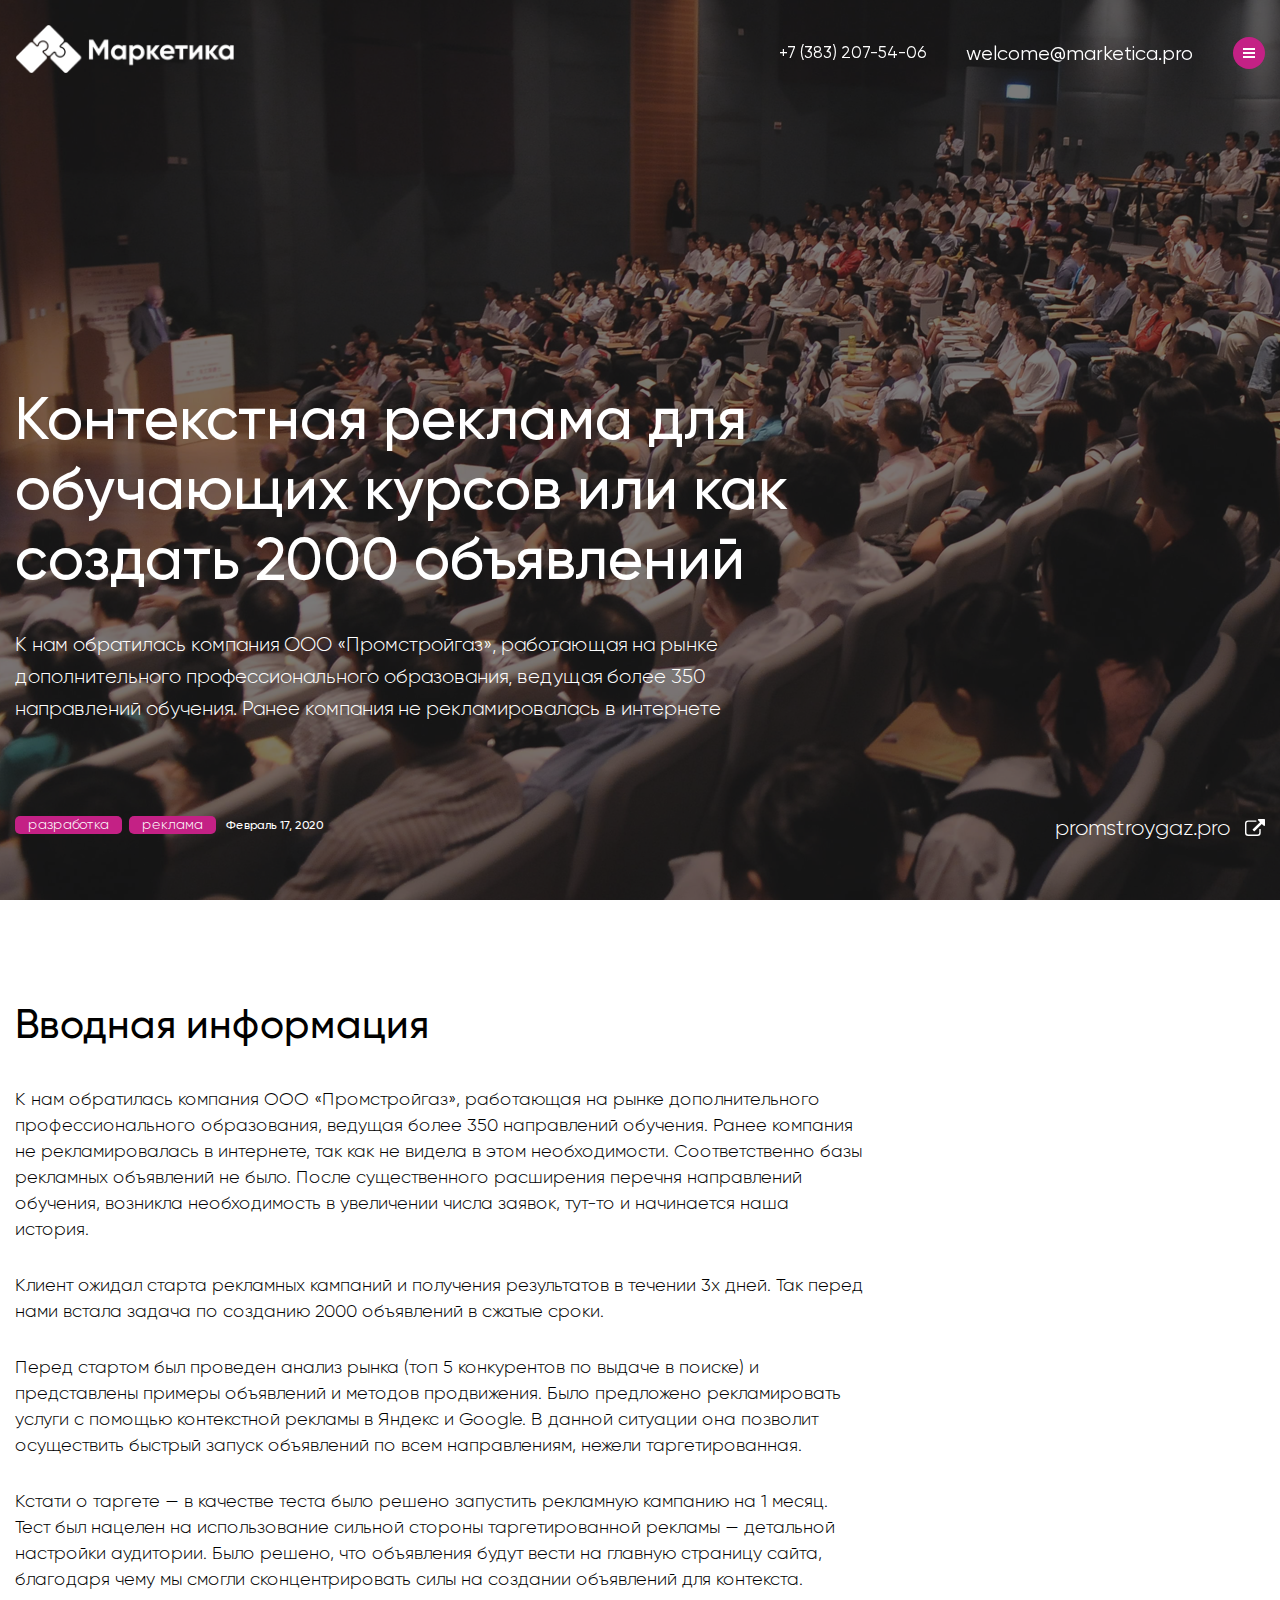
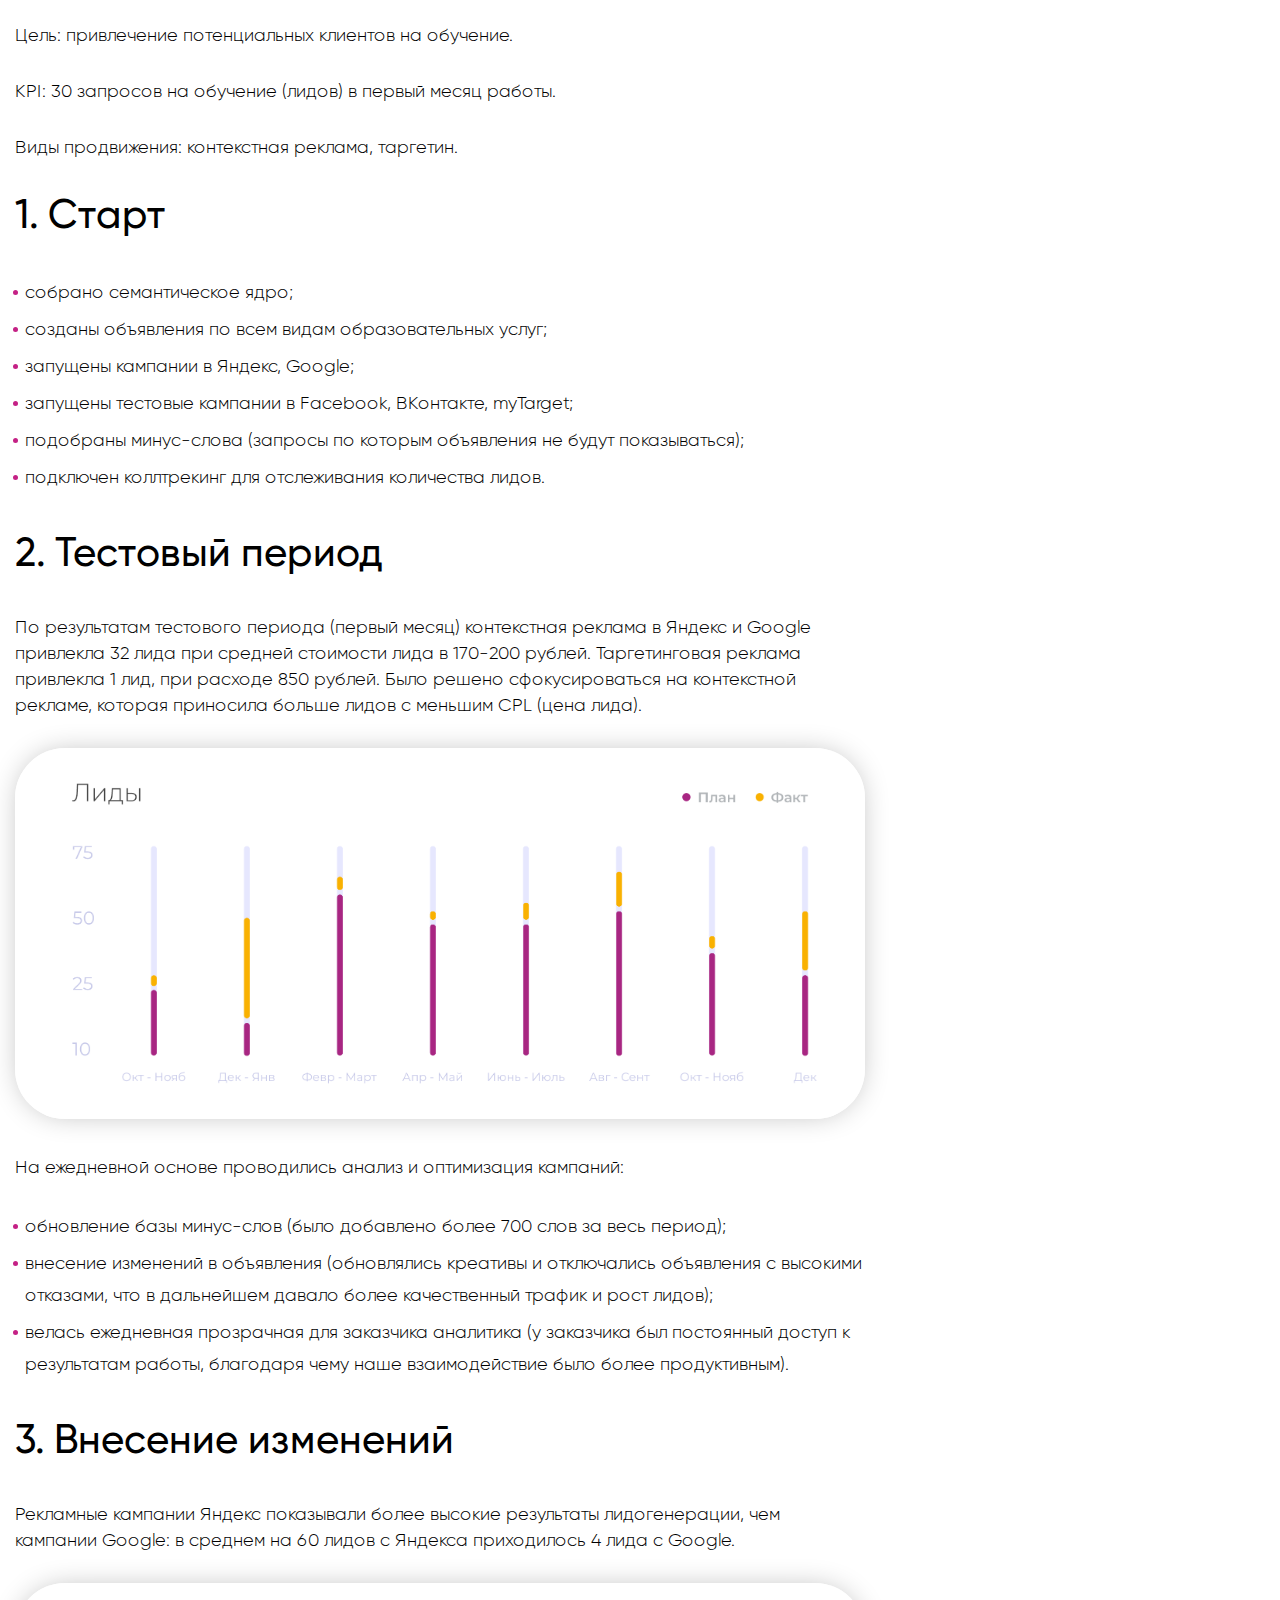
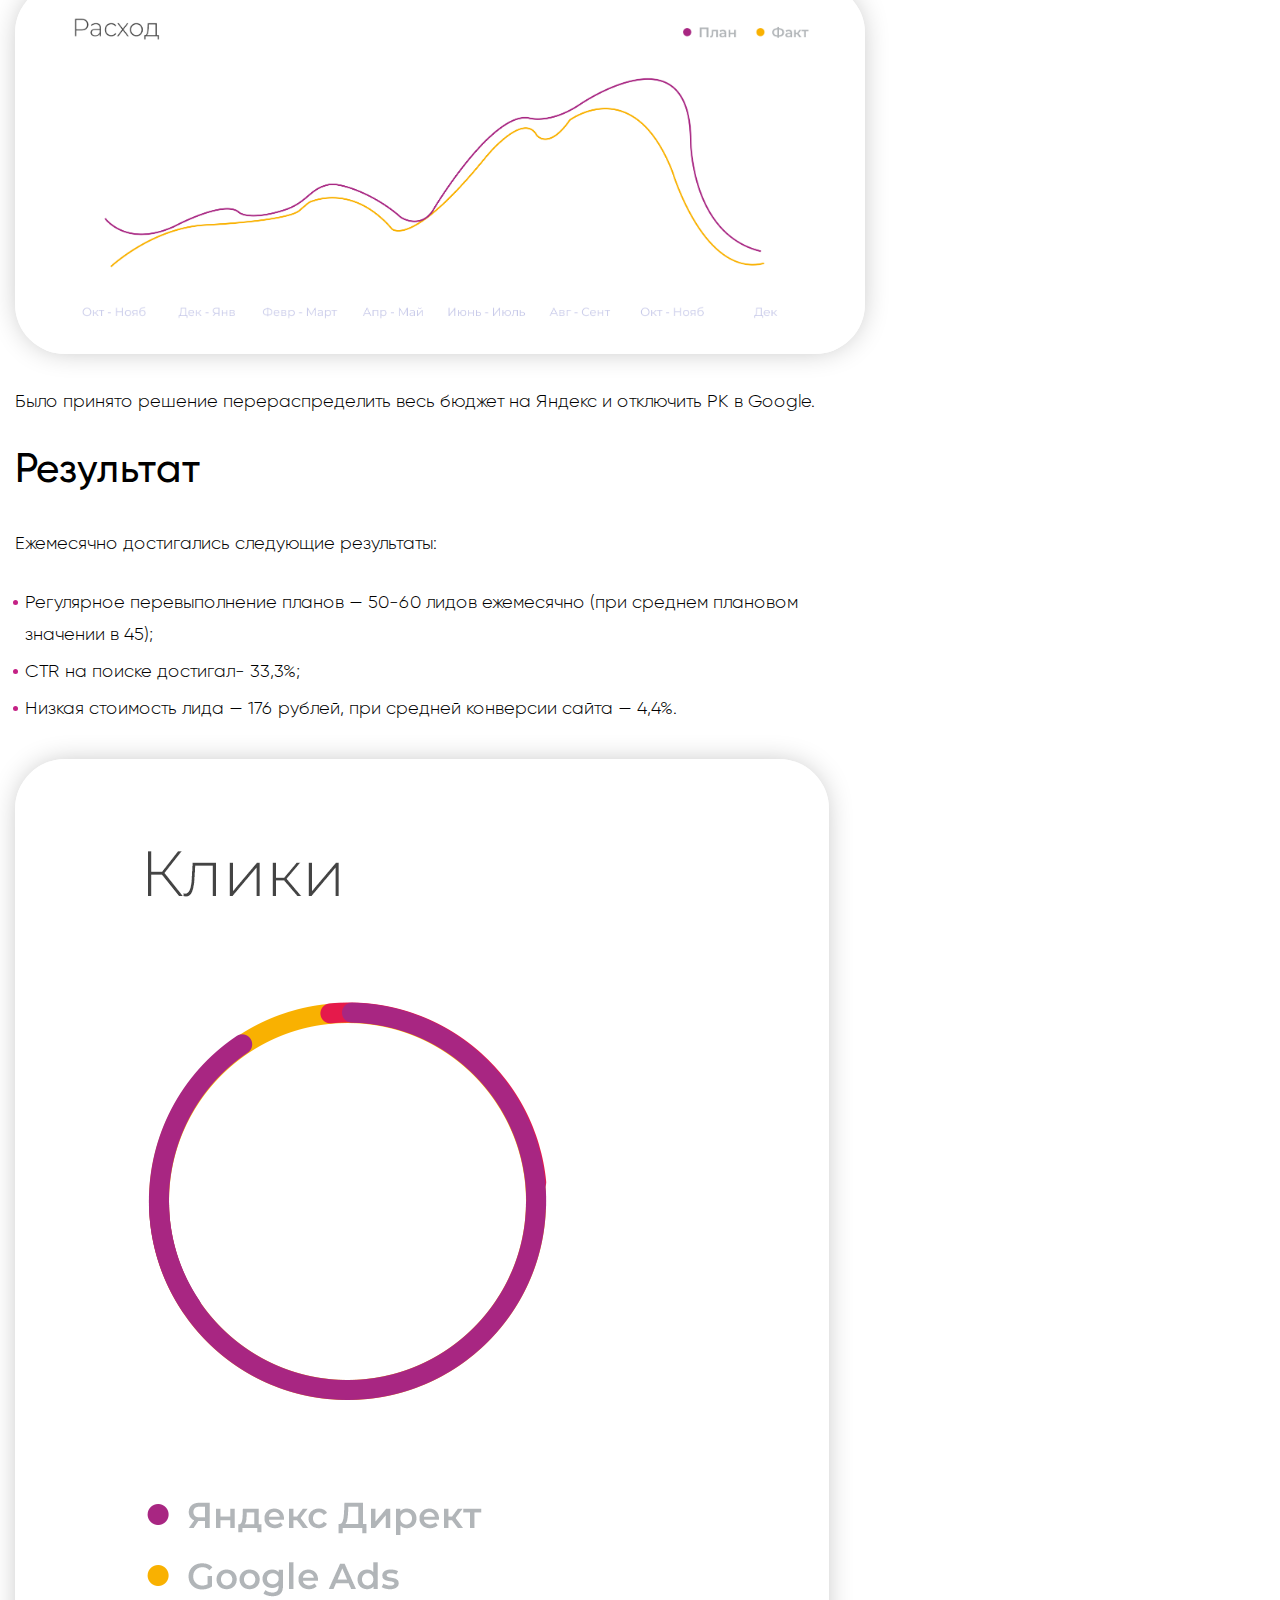
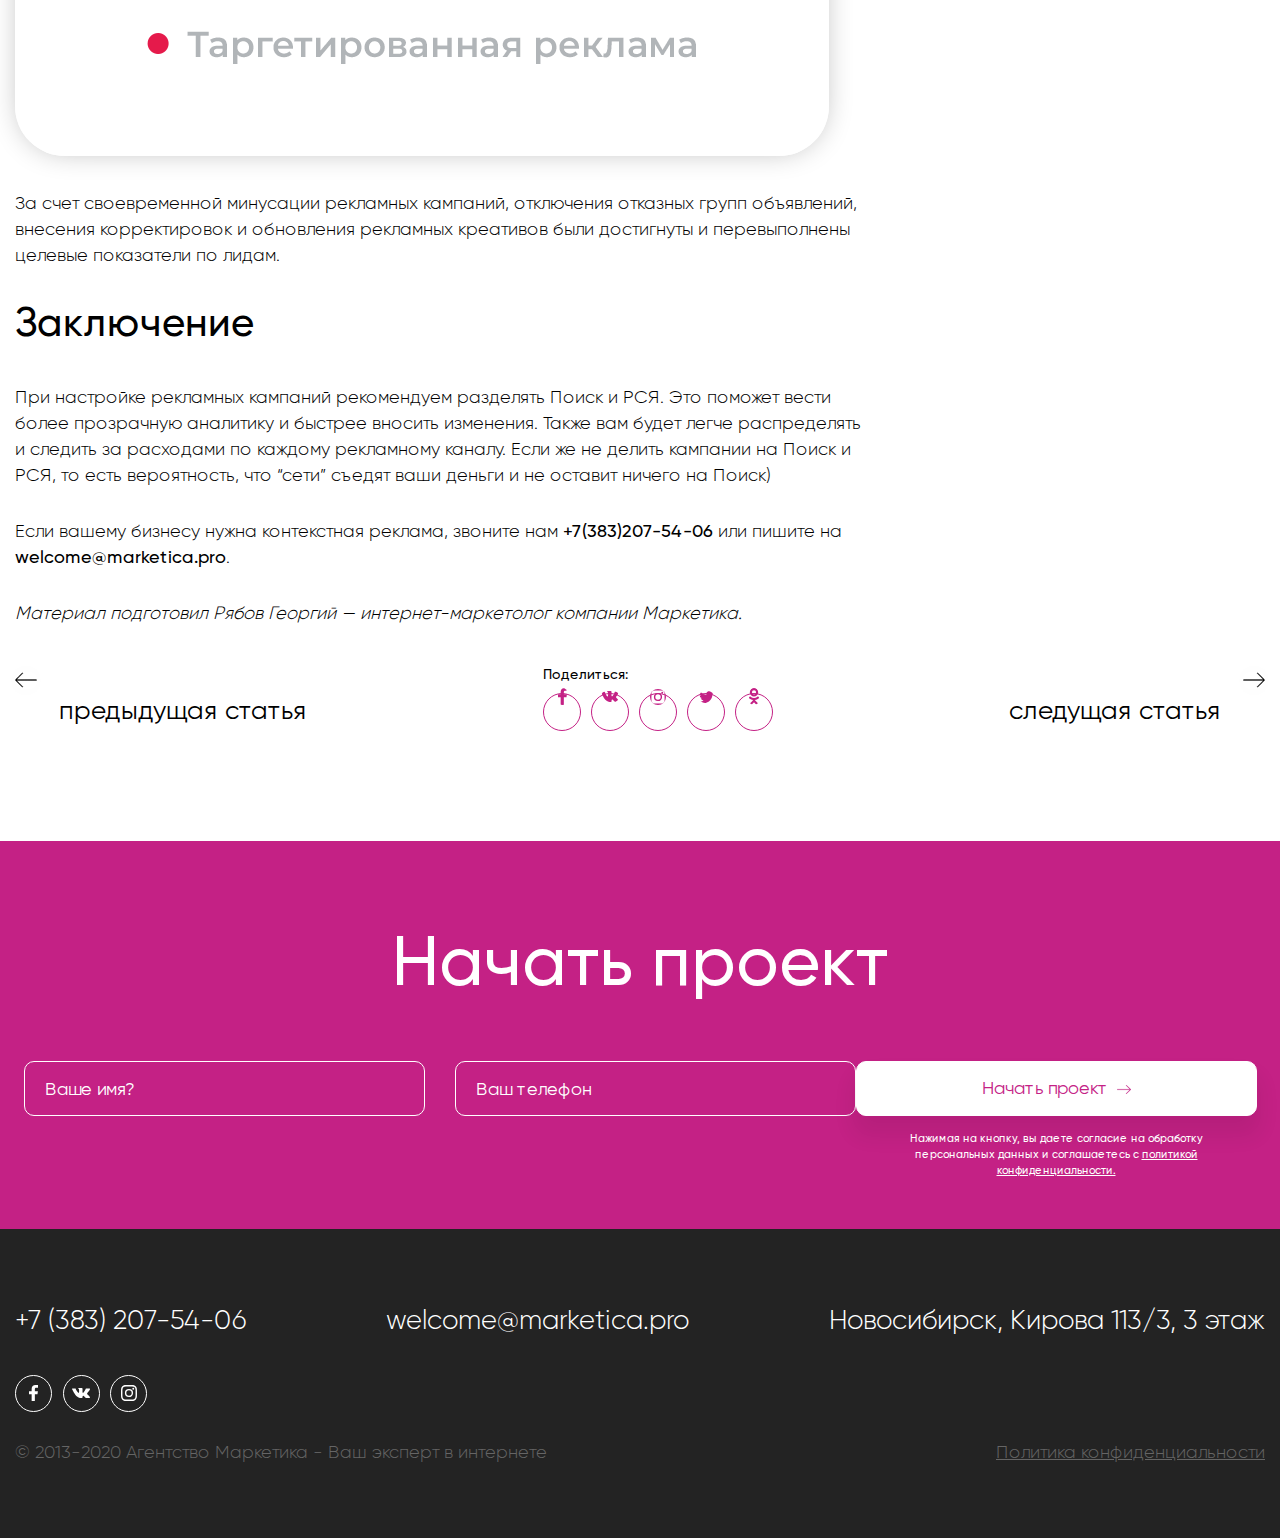
==== commit 212128bc: "Add files via upload" ====
--- a/blog.html
+++ b/blog.html
@@ -239,13 +239,12 @@
           </p>
           <p>
             Если вашему бизнесу нужна контекстная реклама, звоните нам
-            <a href="tel:+7(383)207-54-06" class="blog-article__bold blog-article__link">+7(383)207-54-06</a> или
-            пишите на <a href="mailto:welcome@marketica.pro"
-              class="blog-article__bold blog-article__link">welcome@marketica.pro.</a>
-          </p>
-
-
-          <p class="blog-article__info">Материал подготовил Рябов Георгий — интернет-маркетолог компании Маркетика.</p>
+            <a href="tel:+7(383)207-54-06"> <b> +7(383)207-54-06</b></a> или
+            пишите на <a href="mailto:welcome@marketica.pro"><b>welcome@marketica.pro</b></a>.
+          </p>
+
+
+          <p> <i>Материал подготовил Рябов Георгий — интернет-маркетолог компании Маркетика.</i> </p>
 
         </div>
 
--- a/css/style.min.css
+++ b/css/style.min.css
@@ -1,2 +1,2 @@
-@font-face{font-family:swiper-icons;src:url("data:application/font-woff;charset=utf-8;base64, [base64]//wADZ2x5ZgAAAywAAADMAAAD2MHtryVoZWFkAAABbAAAADAAAAA2E2+eoWhoZWEAAAGcAAAAHwAAACQC9gDzaG10eAAAAigAAAAZAAAArgJkABFsb2NhAAAC0AAAAFoAAABaFQAUGG1heHAAAAG8AAAAHwAAACAAcABAbmFtZQAAA/gAAAE5AAACXvFdBwlwb3N0AAAFNAAAAGIAAACE5s74hXjaY2BkYGAAYpf5Hu/j+W2+MnAzMYDAzaX6QjD6/4//Bxj5GA8AuRwMYGkAPywL13jaY2BkYGA88P8Agx4j+/8fQDYfA1AEBWgDAIB2BOoAeNpjYGRgYNBh4GdgYgABEMnIABJzYNADCQAACWgAsQB42mNgYfzCOIGBlYGB0YcxjYGBwR1Kf2WQZGhhYGBiYGVmgAFGBiQQkOaawtDAoMBQxXjg/wEGPcYDDA4wNUA2CCgwsAAAO4EL6gAAeNpj2M0gyAACqxgGNWBkZ2D4/wMA+xkDdgAAAHjaY2BgYGaAYBkGRgYQiAHyGMF8FgYHIM3DwMHABGQrMOgyWDLEM1T9/w8UBfEMgLzE////P/5//f/V/xv+r4eaAAeMbAxwIUYmIMHEgKYAYjUcsDAwsLKxc3BycfPw8jEQA/[base64]/uznmfPFBNODM2K7MTQ45YEAZqGP81AmGGcF3iPqOop0r1SPTaTbVkfUe4HXj97wYE+yNwWYxwWu4v1ugWHgo3S1XdZEVqWM7ET0cfnLGxWfkgR42o2PvWrDMBSFj/IHLaF0zKjRgdiVMwScNRAoWUoH78Y2icB/yIY09An6AH2Bdu/UB+yxopYshQiEvnvu0dURgDt8QeC8PDw7Fpji3fEA4z/PEJ6YOB5hKh4dj3EvXhxPqH/SKUY3rJ7srZ4FZnh1PMAtPhwP6fl2PMJMPDgeQ4rY8YT6Gzao0eAEA409DuggmTnFnOcSCiEiLMgxCiTI6Cq5DZUd3Qmp10vO0LaLTd2cjN4fOumlc7lUYbSQcZFkutRG7g6JKZKy0RmdLY680CDnEJ+UMkpFFe1RN7nxdVpXrC4aTtnaurOnYercZg2YVmLN/d/gczfEimrE/fs/bOuq29Zmn8tloORaXgZgGa78yO9/cnXm2BpaGvq25Dv9S4E9+5SIc9PqupJKhYFSSl47+Qcr1mYNAAAAeNptw0cKwkAAAMDZJA8Q7OUJvkLsPfZ6zFVERPy8qHh2YER+3i/BP83vIBLLySsoKimrqKqpa2hp6+jq6RsYGhmbmJqZSy0sraxtbO3sHRydnEMU4uR6yx7JJXveP7WrDycAAAAAAAH//wACeNpjYGRgYOABYhkgZgJCZgZNBkYGLQZtIJsFLMYAAAw3ALgAeNolizEKgDAQBCchRbC2sFER0YD6qVQiBCv/H9ezGI6Z5XBAw8CBK/m5iQQVauVbXLnOrMZv2oLdKFa8Pjuru2hJzGabmOSLzNMzvutpB3N42mNgZGBg4GKQYzBhYMxJLMlj4GBgAYow/P/PAJJhLM6sSoWKfWCAAwDAjgbRAAB42mNgYGBkAIIbCZo5IPrmUn0hGA0AO8EFTQAA") format("woff");font-weight:400;font-style:normal}:root{--swiper-theme-color:#007aff {} }.swiper-container{margin-left:auto;margin-right:auto;position:relative;overflow:hidden;list-style:none;padding:0;z-index:1}.swiper-container-vertical>.swiper-wrapper{flex-direction:column}.swiper-wrapper{position:relative;width:100%;height:100%;z-index:1;display:flex;transition-property:transform;box-sizing:content-box}.swiper-container-android .swiper-slide,.swiper-wrapper{transform:translate3d(0px, 0, 0)}.swiper-container-multirow>.swiper-wrapper{flex-wrap:wrap}.swiper-container-multirow-column>.swiper-wrapper{flex-wrap:wrap;flex-direction:column}.swiper-container-free-mode>.swiper-wrapper{transition-timing-function:ease-out;margin:0 auto}.swiper-slide{flex-shrink:0;width:100%;height:100%;position:relative;transition-property:transform}.swiper-slide-invisible-blank{visibility:hidden}.swiper-container-autoheight{height:auto}.swiper-container-autoheight .swiper-slide{height:auto}.swiper-container-autoheight .swiper-wrapper{align-items:flex-start;transition-property:transform, height}.swiper-container-3d{perspective:1200px}.swiper-container-3d .swiper-cube-shadow,.swiper-container-3d .swiper-slide,.swiper-container-3d .swiper-slide-shadow-bottom,.swiper-container-3d .swiper-slide-shadow-left,.swiper-container-3d .swiper-slide-shadow-right,.swiper-container-3d .swiper-slide-shadow-top,.swiper-container-3d .swiper-wrapper{transform-style:preserve-3d}.swiper-container-3d .swiper-slide-shadow-bottom,.swiper-container-3d .swiper-slide-shadow-left,.swiper-container-3d .swiper-slide-shadow-right,.swiper-container-3d .swiper-slide-shadow-top{position:absolute;left:0;top:0;width:100%;height:100%;pointer-events:none;z-index:10}.swiper-container-3d .swiper-slide-shadow-left{background-image:linear-gradient(to left, rgba(0,0,0,0.5), rgba(0,0,0,0))}.swiper-container-3d .swiper-slide-shadow-right{background-image:linear-gradient(to right, rgba(0,0,0,0.5), rgba(0,0,0,0))}.swiper-container-3d .swiper-slide-shadow-top{background-image:linear-gradient(to top, rgba(0,0,0,0.5), rgba(0,0,0,0))}.swiper-container-3d .swiper-slide-shadow-bottom{background-image:linear-gradient(to bottom, rgba(0,0,0,0.5), rgba(0,0,0,0))}.swiper-container-css-mode>.swiper-wrapper{overflow:auto;scrollbar-width:none;-ms-overflow-style:none}.swiper-container-css-mode>.swiper-wrapper::-webkit-scrollbar{display:none}.swiper-container-css-mode>.swiper-wrapper>.swiper-slide{scroll-snap-align:start start}.swiper-container-horizontal.swiper-container-css-mode>.swiper-wrapper{scroll-snap-type:x mandatory}.swiper-container-vertical.swiper-container-css-mode>.swiper-wrapper{scroll-snap-type:y mandatory}:root{--swiper-navigation-size:44px {} }.swiper-button-next,.swiper-button-prev{position:absolute;top:50%;width:calc(var(--swiper-navigation-size)/ 44 * 27);height:var(--swiper-navigation-size);margin-top:calc(-1 * var(--swiper-navigation-size)/ 2);z-index:10;cursor:pointer;display:flex;align-items:center;justify-content:center;color:var(--swiper-navigation-color, var(--swiper-theme-color))}.swiper-button-next.swiper-button-disabled,.swiper-button-prev.swiper-button-disabled{opacity:.35;cursor:auto;pointer-events:none}.swiper-button-next:after{font-family:swiper-icons;font-size:var(--swiper-navigation-size);text-transform:none !important;letter-spacing:0;text-transform:none;font-variant:initial}.swiper-button-prev{left:10px;right:auto}.swiper-button-prev:after{font-family:swiper-icons;font-size:var(--swiper-navigation-size);text-transform:none !important;letter-spacing:0;text-transform:none;font-variant:initial}.swiper-container-rtl .swiper-button-next{left:10px;right:auto}.swiper-button-prev:after,.swiper-container-rtl .swiper-button-next:after{content:"prev"}.swiper-button-next,.swiper-container-rtl .swiper-button-prev{right:10px;left:auto}.swiper-button-next:after,.swiper-container-rtl .swiper-button-prev:after{content:"next"}.swiper-button-next.swiper-button-white,.swiper-button-prev.swiper-button-white{--swiper-navigation-color:#ffffff {} }.swiper-button-next.swiper-button-black,.swiper-button-prev.swiper-button-black{--swiper-navigation-color:#000000 {} }.swiper-button-lock{display:none}.swiper-pagination{position:absolute;text-align:center;transition:.3s opacity;transform:translate3d(0, 0, 0);z-index:10}.swiper-pagination.swiper-pagination-hidden{opacity:0}.swiper-container-horizontal>.swiper-pagination-bullets,.swiper-pagination-custom,.swiper-pagination-fraction{bottom:10px;left:0;width:100%}.swiper-pagination-bullets-dynamic{overflow:hidden;font-size:0}.swiper-pagination-bullets-dynamic .swiper-pagination-bullet{transform:scale(0.33);position:relative}.swiper-pagination-bullets-dynamic .swiper-pagination-bullet-active,.swiper-pagination-bullets-dynamic .swiper-pagination-bullet-active-main{transform:scale(1)}.swiper-pagination-bullets-dynamic .swiper-pagination-bullet-active-prev{transform:scale(0.66)}.swiper-pagination-bullets-dynamic .swiper-pagination-bullet-active-prev-prev{transform:scale(0.33)}.swiper-pagination-bullets-dynamic .swiper-pagination-bullet-active-next{transform:scale(0.66)}.swiper-pagination-bullets-dynamic .swiper-pagination-bullet-active-next-next{transform:scale(0.33)}.swiper-pagination-bullet{width:8px;height:8px;display:inline-block;border-radius:100%;background:#000;opacity:0.2}button.swiper-pagination-bullet{border:none;margin:0;padding:0;box-shadow:none;appearance:none}.swiper-pagination-clickable .swiper-pagination-bullet{cursor:pointer}.swiper-pagination-bullet-active{opacity:1;background:var(--swiper-pagination-color, var(--swiper-theme-color))}.swiper-container-vertical>.swiper-pagination-bullets{right:10px;top:50%;transform:translate3d(0px, -50%, 0)}.swiper-container-vertical>.swiper-pagination-bullets .swiper-pagination-bullet{margin:6px 0;display:block}.swiper-container-vertical>.swiper-pagination-bullets.swiper-pagination-bullets-dynamic{top:50%;transform:translateY(-50%);width:8px}.swiper-container-vertical>.swiper-pagination-bullets.swiper-pagination-bullets-dynamic .swiper-pagination-bullet{display:inline-block;transition:0.2s transform, 0.2s top}.swiper-container-horizontal>.swiper-pagination-bullets .swiper-pagination-bullet{margin:0 4px}.swiper-container-horizontal>.swiper-pagination-bullets.swiper-pagination-bullets-dynamic{left:50%;transform:translateX(-50%);white-space:nowrap}.swiper-container-horizontal>.swiper-pagination-bullets.swiper-pagination-bullets-dynamic .swiper-pagination-bullet{transition:0.2s transform, 0.2s left}.swiper-container-horizontal.swiper-container-rtl>.swiper-pagination-bullets-dynamic .swiper-pagination-bullet{transition:0.2s transform, 0.2s right}.swiper-pagination-progressbar{background:rgba(0,0,0,0.25);position:absolute}.swiper-pagination-progressbar .swiper-pagination-progressbar-fill{background:var(--swiper-pagination-color, var(--swiper-theme-color));position:absolute;left:0;top:0;width:100%;height:100%;transform:scale(0);transform-origin:left top}.swiper-container-rtl .swiper-pagination-progressbar .swiper-pagination-progressbar-fill{transform-origin:right top}.swiper-container-horizontal>.swiper-pagination-progressbar,.swiper-container-vertical>.swiper-pagination-progressbar.swiper-pagination-progressbar-opposite{width:100%;height:4px;left:0;top:0}.swiper-container-horizontal>.swiper-pagination-progressbar.swiper-pagination-progressbar-opposite,.swiper-container-vertical>.swiper-pagination-progressbar{width:4px;height:100%;left:0;top:0}.swiper-pagination-white{--swiper-pagination-color:#ffffff {} }.swiper-pagination-black{--swiper-pagination-color:#000000 {} }.swiper-pagination-lock{display:none}.swiper-scrollbar{border-radius:10px;position:relative;-ms-touch-action:none;background:rgba(0,0,0,0.1)}.swiper-container-horizontal>.swiper-scrollbar{position:absolute;left:1%;bottom:3px;z-index:50;height:5px;width:98%}.swiper-container-vertical>.swiper-scrollbar{position:absolute;right:3px;top:1%;z-index:50;width:5px;height:98%}.swiper-scrollbar-drag{height:100%;width:100%;position:relative;background:rgba(0,0,0,0.5);border-radius:10px;left:0;top:0}.swiper-scrollbar-cursor-drag{cursor:move}.swiper-scrollbar-lock{display:none}.swiper-zoom-container{width:100%;height:100%;display:flex;justify-content:center;align-items:center;text-align:center}.swiper-zoom-container>canvas,.swiper-zoom-container>img,.swiper-zoom-container>svg{max-width:100%;max-height:100%;object-fit:contain}.swiper-slide-zoomed{cursor:move}.swiper-lazy-preloader{width:42px;height:42px;position:absolute;left:50%;top:50%;margin-left:-21px;margin-top:-21px;z-index:10;transform-origin:50%;animation:swiper-preloader-spin 1s infinite linear;box-sizing:border-box;border:4px solid var(--swiper-preloader-color, var(--swiper-theme-color));border-radius:50%;border-top-color:transparent}.swiper-lazy-preloader-white{--swiper-preloader-color:#fff {} }.swiper-lazy-preloader-black{--swiper-preloader-color:#000 {} }@keyframes swiper-preloader-spin{100%{transform:rotate(360deg)}}.swiper-container .swiper-notification{position:absolute;left:0;top:0;pointer-events:none;opacity:0;z-index:-1000}.swiper-container-fade.swiper-container-free-mode .swiper-slide{transition-timing-function:ease-out}.swiper-container-fade .swiper-slide{pointer-events:none;transition-property:opacity}.swiper-container-fade .swiper-slide .swiper-slide{pointer-events:none}.swiper-container-fade .swiper-slide-active{pointer-events:auto}.swiper-container-fade .swiper-slide-active .swiper-slide-active{pointer-events:auto}.swiper-container-cube{overflow:visible}.swiper-container-cube .swiper-slide{pointer-events:none;backface-visibility:hidden;z-index:1;visibility:hidden;transform-origin:0 0;width:100%;height:100%}.swiper-container-cube .swiper-slide .swiper-slide{pointer-events:none}.swiper-container-cube.swiper-container-rtl .swiper-slide{transform-origin:100% 0}.swiper-container-cube .swiper-slide-active{pointer-events:auto;pointer-events:auto;visibility:visible}.swiper-container-cube .swiper-slide-active .swiper-slide-active{pointer-events:auto}.swiper-container-cube .swiper-slide-next{pointer-events:auto;visibility:visible}.swiper-container-cube .swiper-slide-next+.swiper-slide{pointer-events:auto;visibility:visible}.swiper-container-cube .swiper-slide-prev{pointer-events:auto;visibility:visible}.swiper-container-cube .swiper-slide-shadow-bottom,.swiper-container-cube .swiper-slide-shadow-left,.swiper-container-cube .swiper-slide-shadow-right,.swiper-container-cube .swiper-slide-shadow-top{z-index:0;backface-visibility:hidden}.swiper-container-cube .swiper-cube-shadow{position:absolute;left:0;bottom:0px;width:100%;height:100%;background:#000;opacity:.6;filter:blur(50px);z-index:0}.swiper-container-flip{overflow:visible}.swiper-container-flip .swiper-slide{pointer-events:none;backface-visibility:hidden;z-index:1}.swiper-container-flip .swiper-slide .swiper-slide{pointer-events:none}.swiper-container-flip .swiper-slide-active{pointer-events:auto}.swiper-container-flip .swiper-slide-active .swiper-slide-active{pointer-events:auto}.swiper-container-flip .swiper-slide-shadow-bottom,.swiper-container-flip .swiper-slide-shadow-left,.swiper-container-flip .swiper-slide-shadow-right,.swiper-container-flip .swiper-slide-shadow-top{z-index:0;backface-visibility:hidden}@font-face{font-family:'Gilroy';src:url("../fonts/Gilroy-Light.eot");src:local("Gilroy Light"),local("Gilroy-Light"),url("../fonts/Gilroy-Light.eot?#iefix") format("embedded-opentype"),url("../fonts/Gilroy-Light.woff") format("woff"),url("../fonts/Gilroy-Light.ttf") format("truetype");font-weight:300;font-style:normal}@font-face{font-family:'Gilroy';src:url("../fonts/Gilroy-Regular.eot");src:local("Gilroy Regular"),local("Gilroy-Regular"),url("../fonts/Gilroy-Regular.eot?#iefix") format("embedded-opentype"),url("../fonts/Gilroy-Regular.woff") format("woff"),url("../fonts/Gilroy-Regular.ttf") format("truetype");font-weight:normal;font-style:normal}@font-face{font-family:'Gilroy';src:url("../fonts/Gilroy-Medium.eot");src:local("Gilroy Medium"),local("Gilroy-Medium"),url("../fonts/Gilroy-Medium.eot?#iefix") format("embedded-opentype"),url("../fonts/Gilroy-Medium.woff") format("woff"),url("../fonts/Gilroy-Medium.ttf") format("truetype");font-weight:500;font-style:normal}.btn{border:1px solid #c42185;border-radius:10px;color:#c42185;font-weight:400;padding:16px 53px;font-size:18px;display:inline-block;position:relative;transition:background-color 0.3s, color 0.3s}.btn img{margin-left:14px}.btn:before{position:absolute;content:'';width:0%;height:100%;background:#c42185;top:0;left:50%;z-index:-1;transition:all 0ms ease;border-radius:9px}.btn:hover{color:white}.btn:hover:before{position:absolute;content:'';width:100%;height:100%;border-radius:9px;background:#c42185;top:0;left:0%;z-index:1;transition:all 300ms ease}.btn:before{position:absolute;content:'';width:0%;height:100%;background:#c42185;top:0;left:auto;right:0;z-index:-1;transition:all 300ms ease}.btn:hover{color:white}.btn:hover:before{position:absolute;content:'';width:100%;height:100%;background:#c42185;top:0;left:0;right:0;z-index:-1}.btn img{margin-left:12px}.section__title{font-size:70px;font-weight:500;margin-bottom:70px}.input{background-color:transparent;border:1px solid #fff;border-radius:10px;width:100%;height:55px;font-size:18px;padding:0 20px;color:#fff !important}.input::placeholder{color:#fff}.input:focus{border:2px solid #ffffff}.input:focus{border:2px solid #fff !important}.form__btn{width:100%;padding:18px;box-shadow:0 17px 21px 3px rgba(0,0,0,0.07);background-color:#fff;border:1px solid #fff;border-radius:10px;font-size:18px;outline:none;cursor:pointer;color:#c42185;margin-bottom:15px;transition:box-shadow .3s;transition:box-shadow 0.3s}.form__btn img{margin-left:9px}.form__btn:hover{box-shadow:none}.tag{padding:0 13px;padding-bottom:2px;background-color:#fff;font-size:14px;color:#fff;background-color:#c42185;font-weight:300;border-radius:5px;margin-right:3px;transition:color 0.2s, background-color 0.2s}.tag:last-child{margin-right:0}.policy{font-size:14px;line-height:16px;max-width:455px;display:inline-block;font-weight:500;font-style:normal}.policy a{color:#fff;text-decoration:underline}@media screen and (max-width: 1201px){.section__title{font-size:60px}}@media screen and (max-width: 577px){.section__title{font-size:36px}}@media screen and (max-width: 577px){.btn{font-size:14px;width:100%;padding:14px}.form__btn{font-size:14px}}.read-block__arrow{display:inline-block}.read-block__arrow.img-white{width:14px;height:14px;display:none;margin-bottom:-2px}.btn:hover .read-block__arrow{display:none}.btn:hover .img-white{transition:1s;display:inline-block}.header{padding:25px 0;z-index:2;position:fixed;width:100%;background-color:#fff}.header-wrap{display:flex;justify-content:space-between;align-items:center}.header__text{font-size:17px;margin-right:40px;color:#000}.header__text_mail{font-size:20px}.header__logo a{width:220px;height:56px;background:url(../img/face/logo.svg) no-repeat;display:block}.header__links{display:flex;align-items:center}.header__menu-btn{background-color:#c42185;width:32px;height:32px;display:block;border-radius:50%;position:relative;cursor:pointer}.header__menu-btn span{display:block;content:'';width:12px;height:2px;background-color:#fff;position:absolute;left:50%;top:50%;transform:translate(-50%, -50%)}.header__menu-btn span::before,.header__menu-btn span::after{display:block;content:'';width:12px;height:2px;background-color:#fff;position:absolute;left:50%;top:50%;transform:translate(-50%, -50%)}.header__menu-btn span:before{margin-top:-4px}.header__menu-btn span:after{margin-top:4px}.header__menu-btn_active{background-color:#fff}.header__menu-btn_active span{background-color:transparent}.header__menu-btn_active span::before{width:14px;transform:rotate(45deg);background-color:#c42185;margin-left:-7px;margin-top:-1px}.header__menu-btn_active span::after{width:14px;margin-left:-7px;transform:rotate(135deg);margin-top:-1px;background-color:#c42185}.menu{display:none}.is-header_active .header__logo a{background:url(../img/face/logo_white.svg) no-repeat}.is-header_active .header__text{color:#fff}.is-header_fixed{box-shadow:0 7px 34px 4px rgba(0,0,0,0.05);background-color:#fff}.is-header_active{background-color:#c42185;box-shadow:none}.is-menu_active .menu{display:block}.menu{background-color:#c42185;color:#fff;width:100vw;height:100vh;position:fixed;padding-top:190px;z-index:1;overflow-y:scroll}.menu-wrap{display:flex}.menu-list{max-width:580px;width:100%;list-style:none;padding:0;margin:0;line-height:550%}.menu-list a{text-decoration:none;font-size:70px;color:#fff;position:relative;padding-bottom:10px;font-weight:500;transition:all 0.6s}.menu-list a:before{content:"";width:0;height:.1em;position:absolute;bottom:0;right:0;background:#fff;transition:all 0.3s}.menu-list a:hover:before{width:100%;left:0;background:#fff}.menu-form{padding-top:5px;max-width:617px;width:100%;text-align:center;display:flex;flex-direction:column;justify-content:space-between;padding-bottom:3.9vh}.menu-form__socials{display:flex;max-width:132px;width:100%;justify-content:space-between}.menu-form__socials a{display:flex;width:37px;align-items:center;justify-content:center;height:37px;border:1px solid #fff;border-radius:50%;transition:background-color 0.3s}.menu-form__socials a img{transition:filter .3s;transition:filter 0.3s}.menu-form__socials a img:nth-child(1){display:block}.menu-form__socials a img:nth-child(2){display:none}.menu-form__socials a:nth-child(1) img{width:9px;height:16px}.menu-form__socials a:nth-child(2) img{width:18px;height:10px}.menu-form__socials a:nth-child(3) img{width:16px;height:16px}.menu-form__socials a:hover{background-color:#fff}.menu-form__socials a:hover img:nth-child(1){display:none}.menu-form__socials a:hover img.img-black{display:block}.menu-form__title{font-size:70px;font-weight:500;margin-bottom:50px;text-align:left}.menu-form__input{margin-bottom:30px}.menu-form__btn{display:block}.menu-form__policy{width:100%}.menu-form__links{display:flex;justify-content:space-between;align-items:center}.menu-form__socials{width:132px;display:flex;justify-content:space-between}.menu-form__download{display:flex;align-items:center;color:#fff}.menu-form__download img{margin-right:8px}.menu__text_phone,.menu__text_mail{display:none}@media screen and (max-width: 993px){.header__text_mail{display:none}.header__text{margin-right:20px}}@media screen and (max-width: 577px){.header__text_phone{display:none}.header__logo a{width:160px;height:36px}}@media screen and (max-width: 1201px){.menu-list a{font-size:60px}.menu-form{padding-top:9px}.menu-form__title{font-size:60px}}@media screen and (max-width: 993px){.menu{padding-top:140px}.menu-list{line-height:490%}.menu-list a{font-size:48px}.menu-form{padding-top:15px}.menu-form__title{font-size:48px}.menu-form__policy{max-width:310px;font-size:13px}.menu-form__download{font-size:14px}}@media screen and (max-width: 769px){.menu-list{line-height:440%}.menu-list a{font-size:48px}.menu-form{padding-top:30px}.menu-form__wrap{display:none}.menu-form__download{order:1;margin-top:15px;margin-bottom:10px;font-size:16px}.menu-form__download img{margin-top:-2px}.menu-form__links{flex-direction:column;align-items:start}.menu-form__socials{order:3}.menu-wrap{flex-direction:column}.menu__text_mail{order:2;color:#fff;display:block;font-size:20px;margin-bottom:15px}}@media screen and (max-width: 577px){.menu{padding-top:90px}.menu-list{line-height:350%}.menu-list a{font-size:28px}.menu-list a:hover{border-bottom:2px solid #fff}.menu__text_phone{font-size:16px;order:2;margin-bottom:5px;display:block;color:#fff}.menu-form__download{font-size:12px}}.face{padding-top:175px;position:relative}.face-text{margin-bottom:35px;max-width:600px;width:100%}.face-text__title{font-weight:500;font-size:70px;max-width:400px;margin-top:0;margin-bottom:20px}.face-text__descr{max-width:510px;font-size:22px;line-height:32px;font-weight:300;margin-bottom:40px}.face-text__btn{display:none}.face-wrap{display:flex;justify-content:space-between;align-items:center}.face-img{position:relative}.face-img__play{display:flex;align-items:center;font-size:18px;font-weight:400;transform:rotate(-45deg);position:absolute;top:25%;left:60.5%;color:#000;transition:color 0.3s}.face-img__play:hover{color:#c42185}.face-img__play img{margin-right:15px}@media screen and (max-width: 1450px){.face-img__play{font-size:1.2vw}.face-img__play img{width:4vw}}@media screen and (max-width: 1201px){.face-text{max-width:480px}.face-text__title{font-size:60px}.face-text__descr{font-size:18px;line-height:25px;max-width:430px}.face-img__play{font-size:16px;left:58.5%;top:21.5%}.face-img__play img{width:45px}}@media screen and (max-width: 993px){.face{text-align:center}.face-wrap{flex-direction:column}.face-text{margin-bottom:0}.face-text__title,.face-text__descr{margin-left:auto;margin-right:auto}.face-text__btn_hidden{display:none !important}.face-text__btn{display:inline-block}.face-img{max-width:460px;margin-bottom:40px}.face-img__play{top:22%;left:59%}}@media screen and (max-width: 769px){.face{padding-top:160px}.face-text{margin-bottom:0}.face-img{max-width:400px}.face-img__play{top:20%;left:58%}}@media screen and (max-width: 577px){.face{padding-top:100px}.face-text{margin-bottom:0}.face-text__title{font-size:36px}.face-text__descr{font-size:14px;line-height:18px;max-width:270px;margin-bottom:20px}.face-img{margin-bottom:20px}.face-img__play{top:21%;left:58%}.face-img__play img{margin-right:7px}}@media screen and (max-width: 445px){.face-img__play{font-size:4.2vw;top:20%}.face-img__play img{width:10vw}}.clients{padding:100px 0;padding-bottom:40px}.clients__title{margin-bottom:60px}.clients-wrap{display:flex;flex-wrap:wrap;justify-content:space-around;align-items:center}.clients-block{flex-basis:18%;margin-bottom:60px;text-align:center;max-width:240px;margin-right:20px;margin-left:20px}@media screen and (max-width: 1390px){.clients-block{flex-basis:25%}}@media screen and (max-width: 993px){.clients__title{margin-bottom:50px;text-align:center}}@media screen and (max-width: 769px){.clients-block{flex-basis:40%}}@media screen and (max-width: 577px){.clients{padding-top:60px;padding-bottom:30px}.clients__title{font-size:36px;margin-bottom:30px}.clients-block{margin-right:0;margin-left:0;margin-bottom:30px}.clients-block:nth-child(1),.clients-block:nth-child(6),.clients-block:nth-child(8),.clients-block:nth-child(9),.clients-block:nth-child(10),.clients-block:nth-child(11),.clients-block:nth-child(13),.clients-block:nth-child(14),.clients-block:nth-child(15){display:none}.clients-block:nth-child(12){order:2}.clients-block:nth-child(3){order:3}.clients-block:nth-child(2){order:1}.clients-block:nth-child(7){order:4}.clients-block:nth-child(4){order:5}.clients-block:nth-child(5){order:6}}.cases{padding-top:100px}.cases-wrap{display:flex;flex-wrap:wrap}.cases-block{background-color:#f5f5f5;border-radius:15px;max-width:692px;display:flex;transition:background-color .2s;cursor:pointer;margin-right:32px;align-items:center;margin-bottom:32px}.cases-block:nth-child(2n+2){margin-right:0}.cases-block__tags{margin-bottom:24px}.cases-block__title{font-size:25px;font-weight:500;margin-bottom:12px;max-width:304px;transition:color 0.2s}.cases-block__descr{font-size:16px;font-weight:300;max-width:260px;line-height:145%;min-height:110px;transition:color 0.2s}.cases-block__more{font-size:18px;transition:color .2s;color:#000}.cases-block__more img{margin-left:7px;transition:.1s;transition:0.1s;display:inline-block}.cases-block__more img.img-white{display:none}.cases-block:hover{background-color:#c42185;color:#fff}.cases-block:hover .cases-block__tag{background-color:#fff;color:#c42185}.cases-block:hover .cases-block__more{color:#fff}.cases-block:hover .cases-block__more img{display:none}.cases-block:hover .cases-block__more img.img-white{display:inline-block;margin-bottom:-2px}.cases-text{padding:77px 27px 35px 23px;min-width:352px;text-align:left}.cases-img{height:330px;max-height:330px;flex-basis:340px;width:340px}.cases-img img{border-radius:15px 0 0 15px;max-height:330px;height:100%}@media (max-width: 768px){.cases-img{height:290px;max-height:290px}.cases-img img{height:290px;max-height:290px}}@media (max-width: 426px){.cases-img{height:190px;max-height:190px}.cases-img img{max-height:190px;height:190px}}.cases-container{z-index:0}.cases__btn{margin-top:18px}@media screen and (max-width: 1450px){.cases{text-align:center}.cases-wrap{flex-direction:column}.cases-block{margin-left:auto;margin-right:auto !important}}@media screen and (max-width: 1201px){.cases__title{font-size:60px;margin-bottom:55px}}@media screen and (max-width: 993px){.cases__title{margin-bottom:50px}}@media screen and (max-width: 769px){.cases__title{margin-bottom:40px}.cases-block{flex-direction:column;width:100%;margin-right:20px !important;height:524px}.cases-block__tags{margin-bottom:15px}.cases-block__title{font-size:20px;margin-bottom:9px}.cases-block__descr{font-size:14px;max-width:225px;min-height:100px}.cases-block__tag{font-size:12px}.cases-block__more{font-size:14px}.cases-block__more img{width:12px}.cases-text{padding-top:22px;min-width:auto;padding-left:20px;padding-right:0;margin-right:auto;padding-bottom:25px}.cases-img{width:auto}.cases-img img{width:100%;border-radius:15px 15px 0 0}.swiper-pagination-bullet{width:12px;height:12px;opacity:1;background-color:#e2e2e2}.swiper-pagination-bullet-active{background-color:#c42185 !important}}@media (max-width: 426px){.cases-block{width:100%;margin-right:20px !important;height:100%;max-height:414px;margin-bottom:0 !important}.cases__btn{margin-top:20px}.cases-text{padding-bottom:0}.swiper-pagination{bottom:-28px !important}}@media screen and (max-width: 577px){.cases{padding-top:60px}.cases__title{font-size:36px;margin-bottom:20px}.cases-block{margin-bottom:25px}}.start{background-color:#c42185;padding-top:80px;padding-bottom:50px;color:#fff}.start__title{margin-bottom:60px}.start-form{display:flex;flex-wrap:wrap;max-width:1270px}.start-form__btn{padding:16px}.start-form__btn_wrap{max-width:401px;text-align:center}.start-form__input{margin-right:32px;max-width:401px;margin-bottom:30px}.start__policy{font-family:'Gilroy', sans-serif !important;font-size:11px;max-width:360px}@media screen and (max-width: 1310px){.start{text-align:center}.start-form{justify-content:center}.start-form__input{margin-right:0}.start-form__input:first-child{margin-right:30px}}@media screen and (max-width: 993px){.start-form__input{margin-right:0}.start-form__input:first-child{margin-right:0}}@media screen and (max-width: 769px){.start__title{margin-bottom:45px}}@media screen and (max-width: 577px){.start{padding-top:50px}.start__title{margin-bottom:25px}.start-form__input{height:47px;font-size:14px;max-width:350px;margin-bottom:15px}.start-form__btn{max-width:350px;padding:13px}}.read{padding-top:100px}.read-block{display:flex;margin-bottom:60px;align-items:center}.read-block__img{max-width:700px;max-height:435px;margin-right:108px;overflow:hidden;border-radius:15px}.read-block__img img{border-radius:15px}.read-block__date{font-size:12px;font-weight:500;color:#b6b6b6;margin-left:5px}.read-block__tags{margin-bottom:30px}.read-block__text{max-width:510px}.read-block__title{font-size:40px;font-weight:500;margin-bottom:12px}.read-block__descr{font-size:18px;line-height:26px;min-height:160px;font-weight:300}.read-block__more{font-size:18px;color:#000}.read-block__more img{margin-left:5px;margin-bottom:-2px;display:inline-block}.read-block__more img.img-purpur{display:none}.read-block__more:hover{color:#c42185}.read-block__more:hover img{margin-bottom:-2px;display:none}.read-block__more:hover img.img-purpur{display:inline-block}@media screen and (max-width: 1350px){.read-block__img{margin-right:80px}}@media screen and (max-width: 1201px){.read-block__title{font-size:30px}}@media screen and (max-width: 993px){.read{text-align:center}.read__title{margin-bottom:60px}.read-block{flex-direction:column;max-width:550px;margin-left:auto;margin-right:auto;text-align:left}.read-block__img{margin-right:0;margin-bottom:40px}}@media screen and (max-width: 769px){.read__title{margin-bottom:50px}.read-block__descr{min-height:150px}}@media screen and (max-width: 577px){.read{padding-top:50px}.read__title{margin-bottom:30px}.read-block{margin-bottom:40px}.read-block__img{margin-bottom:22px}.read-block__tag{font-size:12px;padding:0 11px;padding-bottom:2px}.read-block__date{font-size:10px;margin-left:2px}.read-block__tags{margin-bottom:15px}.read-block__title{font-size:24px;line-height:30px;margin-bottom:12px}.read-block__descr{font-size:14px;line-height:20px;min-height:110px}.read-block__more{font-size:14px}}.features{padding-top:100px}.features__wrap{display:flex;flex-wrap:wrap;justify-content:space-between}.features-block{background-color:#f4f4f4;flex-basis:31.5%;border-radius:15px;padding:60px 30px 55px 40px;margin-bottom:40px;transition:color 0.2s, background-color 0.3s}.features-block:hover{background-color:#c42185;color:#fff}.features-block:hover .features-block__img img{filter:brightness(10)}.features-block__img{width:50px;margin-bottom:40px}.features-block__img img{transition:filter .1s;transition:filter 0.1s}.features-block__title{font-size:35px;font-weight:500;margin-bottom:10px}.features-block__price{font-size:23px;font-weight:400;display:inline-block;margin-bottom:15px}.features-block__descr{font-size:18px;line-height:30px;max-width:355px;font-weight:300}.features__btn{margin-top:10px}@media screen and (max-width: 1201px){.features-block{flex-basis:48%}}@media screen and (max-width: 993px){.features{text-align:center}.features__title{margin-bottom:60px}.features-block{text-align:left;flex-basis:70%;margin-left:auto;margin-right:auto}}@media screen and (max-width: 769px){.features-block{flex-basis:80%}}@media screen and (max-width: 577px){.features{padding-top:60px}.features__title{margin-bottom:35px}.features-block{flex-basis:100%;margin-bottom:25px;padding:40px;padding-left:24px}.features-block:nth-last-child(1),.features-block:nth-last-child(2),.features-block:nth-last-child(3){display:none}.features-block__img{width:44px;margin-bottom:20px}.features-block__title{font-size:24px;margin-bottom:7px}.features-block__price{font-size:18px;margin-bottom:12px}.features-block__descr{font-size:14px;line-height:20px}}.feedback{padding-top:100px;padding-bottom:120px}@media screen and (max-width: 992px){.feedback__title{text-align:center;margin-bottom:60px}}@media screen and (max-width: 577px){.feedback{padding-top:60px;padding-bottom:70px}.feedback__title{margin-bottom:35px;font-size:35px}}.footer{background-color:#232323;color:#fff;padding:75px 0}.footer-wrap{display:flex;justify-content:space-between;margin-bottom:30px;flex-wrap:wrap}.footer-wrap__links{display:flex;max-width:1140px;width:100%;justify-content:space-between;margin-right:90px;margin-bottom:40px}.footer-wrap__links a{font-size:27px;color:#fff;font-weight:300}.footer-wrap__socials{display:flex;max-width:132px;width:100%;justify-content:space-between}.footer-wrap__socials a{display:flex;width:37px;align-items:center;justify-content:center;height:37px;border:1px solid #fff;border-radius:50%;transition:background-color 0.3s}.footer-wrap__socials a img{transition:filter .3s;transition:filter 0.3s}.footer-wrap__socials a img:nth-child(1){display:block}.footer-wrap__socials a img:nth-child(2){display:none}.footer-wrap__socials a:nth-child(1) img{width:9px;height:16px}.footer-wrap__socials a:nth-child(2) img{width:18px;height:10px}.footer-wrap__socials a:nth-child(3) img{width:16px;height:16px}.footer-wrap__socials a:hover{background-color:#fff}.footer-wrap__socials a:hover img:nth-child(1){display:none}.footer-wrap__socials a:hover img.img-black{display:block}.footer__privacy{display:flex;justify-content:space-between}.footer__privacy i{font-style:normal;font-size:18px;font-weight:300;color:#656565}.footer__privacy a{font-size:18px;font-weight:300;color:#656565;text-decoration:underline}@media screen and (max-width: 1400px){.footer-wrap__links{max-width:none;margin-right:0}}@media screen and (max-width: 1201px){.footer-wrap{justify-content:center}.footer-wrap__links{text-align:center;flex-wrap:wrap;margin-bottom:25px}.footer-wrap__links a{flex-basis:100%;display:inline-block;margin-bottom:15px}}@media screen and (max-width: 993px){.footer__privacy{flex-wrap:wrap;text-align:center;justify-content:center;align-items:center}.footer__privacy i{display:block;margin-bottom:15px;flex-basis:100%;max-width:400px}.footer__privacy a{flex-basis:100%}}@media screen and (max-width: 577px){.footer{padding-top:54px;padding-bottom:30px}.footer-wrap{margin-bottom:30px}.footer-wrap__links{margin-bottom:20px}.footer-wrap__links a{font-size:20px}.footer__privacy{flex-direction:column}.footer__privacy a,.footer__privacy i{font-size:12px;max-width:200px}}.marketica{font-size:353.9px;font-weight:900;color:#f7f7f7;position:absolute;white-space:nowrap;z-index:-1;left:0;display:block}.marketica1{top:130px}.marketica2{top:430px}@keyframes marketica1{0%{right:100%}100%{right:-100%}}.marketica1_animation{animation-name:marketica1;animation-duration:10s;animation-direction:alternate;animation-timing-function:linear;animation-iteration-count:infinite}@media screen and (max-width: 1201px){.marketica{font-size:280px}.marketica1{top:100px}.marketica2{top:340px}}@media screen and (max-width: 993px){.marketica{font-size:280px}.marketica1{top:150px}.marketica2{top:480px}}@media screen and (max-width: 769px){.marketica{display:none}}.read.inServices{padding-bottom:100px}@media (max-width: 769px){.read.inServices{padding-bottom:75px}}.hero{padding-top:120px;background-color:#f9f9f9;z-index:0}.hero-text{width:570px}.hero-title{font-size:65px;font-weight:500;letter-spacing:normal;font-stretch:normal;text-align:left;margin-bottom:20px}.hero-subtitle{margin-bottom:50px;font-size:22px;line-height:32px;font-weight:300;font-family:Gilroy;color:#000000;margin-bottom:40px}.hero-img{max-width:793px;position:relative}.hero-img__block{background-color:#ffffff;position:absolute;left:-100px;bottom:-80px;padding:30px;border-radius:15px;box-shadow:7px 1px 20px 1px rgba(0,0,1,0.05)}.hero-img__name{display:block;font-size:22px;font-weight:400;line-height:40px}.hero-img__possition{display:block;font-size:16px;font-weight:300;line-height:22px;color:#a0a0a0;max-width:170px}@media (max-width: 1200px){.hero{padding-top:100px}.hero-text{width:530px}.hero-title{font-size:60px}.hero-subtitle{font-size:22px}.hero-img{width:400px}.hero-img__name{font-size:21px}}@media (max-width: 992px){.hero{padding-top:120px;padding-bottom:40px}.hero-wrap{margin-bottom:70px}.hero-title{text-align:center}.hero-subtitle{text-align:center}.hero-img{width:350px;margin-bottom:40px}.hero-img__block{padding:20px;left:-50px;bottom:-60px}.hero-img__name{text-align:left;font-size:18px}.hero-img__possition{text-align:left;font-size:14px}}@media (max-width: 577px){.hero{padding-top:100px;padding-bottom:40px}.hero-wrap{margin-bottom:110px}.hero-text{width:100%}.hero-title{font-size:50px}.hero-subtitle{font-size:16px}.hero-img{width:100%;max-width:100%}.hero-img img{width:350px}.hero-img__block{padding:20px;width:100%;left:0px;bottom:-100px}.hero-img__name{text-align:left;font-size:18px}.hero-img__possition{text-align:left;font-size:14px}}@media (max-width: 425px){.hero{padding-top:100px}.hero-wrap{margin-bottom:110px}.hero-title{font-size:40px}.hero-subtitle{font-size:16px}.hero-img img{width:220px}}.stages{padding-top:100px}.stages-title{margin-bottom:40px !important}.stages-wrap{display:flex;justify-content:space-between;flex-wrap:wrap}.stages-item{flex-basis:21%;margin-top:50px}.stages-item__num{color:#c42185;font-size:25px;font-weight:500;width:60px;height:60px;background-color:#f5f5f5;border-radius:50px;display:flex;align-items:center;justify-content:center;margin-bottom:25px;font-family:'Gilroy'}.stages-item__title{font-size:25px;font-weight:500;font-family:Gilroy;margin-bottom:15px;font-family:'Gilroy'}.stages-item__text{font-size:16px;font-weight:300;line-height:24px;font-family:'Gilroy'}.stages-btn{display:none;cursor:pointer;background:transparent;margin-top:30px;box-shadow:0 0 0 0 rgba(0,123,255,0) !important}.history{padding-top:100px}.history-item{font-size:20px}@media (max-width: 1200px){.stages{padding-top:100px}.stages-wrap{display:flex;justify-content:flex-start;flex-wrap:wrap;margin-bottom:60px}.stages-item{flex-basis:30%;margin-right:30px}.stages-item:nth-child(7),.stages-item:nth-child(8){display:none}.stages-btn{display:inline-block}}@media (max-width: 992px){.stages{padding-top:100px}.stages-title{margin-bottom:40px;text-align:center}.stages-wrap{display:flex;justify-content:space-between;flex-wrap:wrap;margin-bottom:0}.stages-item{flex-basis:48%;margin-right:0}.stages-item:nth-child(7),.stages-item:nth-child(8){display:block}.stages-btn{display:none}}@media (max-width: 576px){.stages{padding-top:20px}.stages-title{margin-bottom:0 !important;text-align:center}.stages-wrap{display:flex;justify-content:center;flex-wrap:wrap;margin-bottom:30px}.stages-item{flex-basis:90%;margin-right:0;display:flex;align-items:flex-start;flex-wrap:wrap}.stages-item__num{margin-bottom:0px}.stages-item__title{margin-left:15px;margin-bottom:0px;margin-top:10px;display:block}.stages-item__text{margin-left:75px}.stages-item:nth-child(5),.stages-item:nth-child(6),.stages-item:nth-child(7),.stages-item:nth-child(8){display:none}.stages-btn{display:inline-block}.history{padding-top:60px}.history-item{font-size:20px}}@media (max-width: 425px){.stages-title{margin-bottom:40px;text-align:center}.stages-wrap{display:flex;justify-content:center;flex-wrap:wrap}.stages-item{flex-basis:100%}.stages-item__title{font-size:22px;margin-top:10px;margin-bottom:5px;width:calc( 100% - 75px)}}.price{padding-top:100px}.price-wrap{display:flex;justify-content:space-between;flex-wrap:wrap}.price-item{width:30%;background-color:#f4f4f4;transition:0.5s;border-radius:15px;padding:50px 40px;position:relative;padding-bottom:90px}.price-item__title{font-size:35px;font-weight:500;font-family:Gilroy;color:#000000;transition:0.5s;margin-bottom:15px}.price-item__price{color:#c42185;font-size:23px;font-weight:normal;margin-bottom:40px;transition:0.5s}.price-item__ul{padding-left:15px}.price-item__li{color:#c42185;transition:0.5s;margin-bottom:5px}.price-item__li span{color:#000000;display:block;margin-left:-5px;transition:0.5s;font-size:18px;font-weight:300;line-height:1.78}.price-item__more{position:absolute;bottom:50px;left:40px;transition:0.5s;color:#c42185 !important}.price-item__more svg,.price-item__more path{margin-left:5px;width:14px;height:10px;fill:#c42185 !important;transition:0.5s}.price-item__more img{fill:red;width:14px}@media (min-width: 992px){.price-item:hover{cursor:pointer;background-color:#c42185;transition:0.5s}.price-item:hover .price-item__title,.price-item:hover .price-item__price,.price-item:hover .price-item__li,.price-item:hover .price-item__li span,.price-item:hover .price-item__more,.price-item:hover .price-item__more svg,.price-item:hover .price-item__more path{transition:0.5s;color:#ffffff !important;fill:#ffffff !important}}@media (max-width: 1200px){.price-wrap{justify-content:center}.price-item{width:75%;margin-bottom:40px}.price-item:last-of-type{margin-bottom:0}}@media (max-width: 992px){.price-wrap{justify-content:center}.price-item{width:80%;margin-bottom:40px}}@media (max-width: 767px){.price{padding-top:60px}.price-wrap{justify-content:center}.price-item{width:100%;margin-bottom:40px}.price-item__title{font-size:30px}}@media (max-width: 425px){.price-wrap{justify-content:center}.price-item{width:100%;margin-bottom:40px;padding:40px 30px;padding-bottom:80px}.price-item__title{font-size:24px}.price-item__more{left:30px;font-size:16px !important}}.team{padding-top:100px}.team__btn{display:none}.team-header{background-color:#f9f9f9}.team-boxes{display:flex;justify-content:space-between;flex-wrap:wrap;margin-bottom:-65px}.team-box{flex-basis:21%;margin-bottom:65px}.team-box__img{margin-bottom:25px}.team-box__img img{border-radius:15px;vertical-align:bottom}.team-box span{display:inline-block;color:#000000;font-family:Gilroy;font-size:25px;font-weight:400;line-height:25px;margin-bottom:12px}.team-box p{color:#a0a0a0;font-family:Gilroy;font-size:16px;font-weight:300;line-height:16px}.team-wrap{padding-bottom:39px}.team-wrap .hero-subtitle{max-width:95%}@media (max-width: 992px){.team-title{text-align:center;margin-bottom:40px}.team-box{flex-basis:44%}.btn{display:block;width:305px;text-align:center;margin:50px auto 0}}@media (max-width: 768px){.team__btn{margin-top:40px}.team-boxes{margin-bottom:-30px}.team-box{margin-bottom:30px}.team-box:nth-child(n+5){display:none}.team-box span{font-size:12px;line-height:17px}.team-box p{font-size:10px;line-height:14px}}@media (max-width: 576px){.team{padding-top:60px}.team-wrap{margin-bottom:0}.team-wrap .hero-subtitle{line-height:22px}.team-wrap .hero-img{width:100%;margin-bottom:0}.team-wrap .hero-img img{width:100%}.team-box{width:calc(50% - 15px);flex-basis:auto}.team-box__img{margin-bottom:10px}.team-box span{margin-bottom:5px}.btn{width:100%}}.info{padding-top:100px}.info__btn{display:none}.info-boxes{display:flex;justify-content:space-between;flex-wrap:wrap;margin-bottom:-69px}.info-box{flex-basis:29%;margin:0 0 69px}.info-box span{display:inline-block;color:#c42185;font-family:Gilroy;font-size:40px;font-weight:500;margin-bottom:24px;line-height:32px}.info-box p{color:#000000;font-family:Gilroy;font-size:16px;font-weight:300;line-height:24px}@media (max-width: 992px){.info-title{margin-bottom:45px;text-align:center}.info-box{flex-basis:48%}}@media (max-width: 576px){.info{padding-top:20px}.info__btn{display:inline-block;text-align:center;margin-top:39px}.info-boxes{justify-content:center;margin-bottom:-35px}.info-box{flex-basis:90%;margin-bottom:35px}.info-box:nth-child(n+4){display:none}.info-box span{font-size:28px}.info-box p{font-size:16px}}@media (max-width: 425px){.info-box{flex-basis:100%}.info-box span{line-height:21px}}.awards{padding-top:100px}.awards__btn{margin-top:50px}.awards-boxes{display:flex;justify-content:space-between;flex-wrap:wrap;margin-bottom:-39px}.awards-box{flex-basis:32%;border-radius:15px;background-color:#f4f4f4;padding:60px 90px 60px 40px;margin-bottom:39px}.awards-box img{width:220px;margin-bottom:35px}.awards-box p{color:#000000;font-family:Gilroy;font-size:25px;font-weight:500;line-height:32px}@media (max-width: 1200px){.awards-box{flex-basis:49%}}@media (max-width: 992px){.awards-title{margin-bottom:40px;text-align:center}.awards-box{flex-basis:100%}}@media (max-width: 576px){.awards{padding-top:60px}.awards__btn{text-align:center;margin-top:40px}.awards-boxes{margin-bottom:-30px}.awards-box{padding:44px 25px;margin-bottom:30px}.awards-box:nth-child(n+4){display:none}.awards-box img{width:160px;margin-bottom:21px}.awards-box p{font-size:18px}}.social{padding:100px 0 88px}.social-box{width:446px;border-radius:15px;background-color:#f4f4f4;margin-right:38px;overflow:hidden;position:relative}.social-box:nth-child(2n+2){margin-right:38px}.social-box:nth-child(3n+3){margin-right:0}.social-box a{position:absolute;width:100%;height:100%}@media screen and (max-width: 1450px){.social-boxes{flex-direction:row}}@media (max-width: 992px){.social-title{text-align:center;margin-bottom:40px}.social-box{width:290px}}@media (max-width: 768px){.social{padding:60px 0 100px}.social .cases-pagination{position:relative;z-index:0}.social .cases-pagination span{margin:0 3px}.social-boxes{flex-direction:inherit;flex-wrap:inherit}.social-box{width:100%;height:auto;margin-right:0}}.blog-header{background-color:transparent !important}.blog-header_scroll{background-color:#fff !important}.blog-header_scroll .header__logo a{background:url(../img/face/logo.svg) no-repeat !important}.blog-header_scroll .header__text{color:#000000 !important}.blog-header_active{background-color:transparent !important}.blog-header_active .header__logo a{background:url(../img/face/logo_white.svg) no-repeat !important;background-size:contain !important}.blog-header_active .header__text{color:#ffffff !important}.blog-header__logo a{background:url(../img/face/logo_white.svg) no-repeat !important;background-size:contain !important}.blog-header__text{color:#ffffff !important}.blog-hero{min-height:100vh;background-image:url("../img/blog/blog-bg.png");background-repeat:no-repeat;position:relative}.blog-content{position:absolute;top:0;left:0;width:100%;height:100%;min-height:100vh;display:flex;flex-direction:column;justify-content:flex-end;padding-bottom:60px}.blog-bg{width:100%;height:100%;min-height:100vh;opacity:0.6;background-color:#222;z-index:1}.blog-title{color:#ffffff;line-height:80px;margin-bottom:35px;width:930px}.blog-subtitle{color:#ffffff;width:800px;font-size:22px;font-weight:300;line-height:32px;display:block;margin-bottom:100px}.blog-wrap{display:flex;justify-content:flex-start;align-items:centers}.blog-wrap__tags{margin-bottom:0}.blog-wrap__date{margin-left:10px;margin-right:auto;font-size:12px;font-weight:500;line-height:20px;color:#ffffff}.blog-wrap__link{line-height:24px;font-size:22px;font-weight:300;display:flex;align-items:center}.blog-wrap__link:hover a{color:#c42185}.blog-wrap__link:hover img{display:none}.blog-wrap__link:hover img:last-child{display:block}.blog-wrap__link a{color:#ffffff;line-height:25px;margin-right:15px;text-decoration:none}.blog-wrap__link img{width:20px;display:block}.blog-wrap__link img:last-child{display:none}.blog-article{padding-top:100px}.blog-article__wrap{width:850px}.blog-article h2{font-size:40px;margin-bottom:36px;font-weight:500;line-height:50px}.blog-article p{font-size:18px;line-height:26px;font-weight:300;color:#000000;margin-bottom:30px}.blog-article img{margin-bottom:30px;border-radius:50px;box-shadow:0px 0px 30px -7px rgba(0,0,0,0.32)}.blog-article__info{font-size:18px;line-height:26px;font-weight:300;color:#000000;font-style:italic;margin-bottom:30px}.blog-article__bold{font-weight:500}.blog-article__link{text-decoration:none;color:#000000}.blog-article ul{margin-bottom:35px;padding-left:15px}.blog-article li{color:#c42185;transition:0.5s;margin-bottom:5px}.blog-article li span{color:#000000;display:block;margin-left:-5px;transition:0.5s;font-size:18px;font-weight:300;line-height:1.78}.blog-article__nav{margin-top:40px;margin-bottom:110px;width:100%;display:flex;align-items:center;justify-content:space-between}.blog-article__back{color:#000000;font-size:30px;font-weight:400;text-decoration:none}.blog-article__back img{width:24px;height:17px;transform:rotate(180deg);margin-right:20px;display:inline-block}.blog-article__back img:last-child{display:none}.blog-article__back:hover{cursor:pointer;color:#c42185}.blog-article__back:hover img{display:none}.blog-article__back:hover img:last-child{display:inline-block}.blog-article__next{color:#000000;font-size:30px;font-weight:400;text-decoration:none}.blog-article__next img{width:24px;height:17px;margin-left:20px;display:inline-block}.blog-article__next img:last-child{display:none}.blog-article__next:hover{cursor:pointer;color:#c42185}.blog-article__next:hover img{display:none}.blog-article__next:hover img:last-child{display:inline-block}.blog-article__social{display:flex;flex-wrap:wrap;justify-content:flex-start;max-width:230px}.blog-article__social span{flex-basis:100%;display:block;margin-bottom:10px;color:#000000;font-size:14px;font-weight:500}.blog-article__social__item{margin-right:10px;width:38px;height:38px;border:1px solid #c42185;border-radius:50px;display:flex;align-items:center;justify-content:center}.blog-article__social__item:hover{background-color:#c42185}.blog-article__social__item:hover img:first-child{display:none}.blog-article__social__item:hover img:last-child{display:block}.blog-article__social__item img{width:16px}.blog-article__social__item img:first-child{display:block}.blog-article__social__item img:last-child{display:none}.blog-article__social__item:last-child{margin-right:0}.blog-article__social__item:nth-of-type(1) img{width:9px !important}.blog-article__social__item:nth-of-type(2) img{width:18px !important}.blog-article__social__item:nth-of-type(3) img{width:16px !important}.blog-article__social__item:nth-of-type(4) img{width:15px !important}.blog-article__social__item:nth-of-type(5) img{width:10px !important}@media (max-height: 650px){.blog-hero{min-height:700px}.blog-content{min-height:700px}.blog-bg{min-height:700px}}@media (max-width: 1400px){.blog-title{font-size:60px;line-height:70px}.blog-subtitle{font-size:20px;margin-bottom:90px}.blog-article__back{font-size:26px}.blog-article__back img{width:22px;margin-right:15px}.blog-article__next{font-size:26px}.blog-article__next img{margin-left:15px;width:22px}}@media (max-width: 1200px){.blog-article__back{font-size:24px}.blog-article__back img{width:20px;margin-bottom:-3px;margin-right:15px}.blog-article__next{font-size:24px}.blog-article__next img{margin-left:15px;width:20px;margin-bottom:-3px}}@media (max-width: 1024px){.blog-title{width:100%}.blog-subtitle{width:100%}.blog-wrap__link a{font-size:18px;line-height:18px}.blog-wrap__link img{height:18px}.blog-article__wrap{width:90%}}@media (max-width: 992px){.blog-title{width:100%;font-size:48px;margin-bottom:25px !important;line-height:56px}.blog-subtitle{width:100%;font-size:18px;margin-bottom:60px}.blog-hero{min-height:600px;height:100vh}.blog-content{height:100vh;min-height:600px}.blog-bg{height:100vh;min-height:600px}.blog-wrap{flex-wrap:wrap}.blog-wrap__date{line-height:24px}.blog-wrap__link{flex-basis:100%;margin-top:20px}.blog-wrap__link a{font-size:16px;line-height:18px}.blog-wrap__link img{height:18px}.blog-article{padding-top:70px}.blog-article__back{display:none}.blog-article__next img{margin-bottom:-2px}.blog-article__wrap{width:100%}.blog-article h2{font-size:36px;margin-bottom:30px}}@media (max-width: 768px){.blog-title{font-size:34px;margin-bottom:20px !important;line-height:40px}.blog-subtitle{width:100%;font-size:18px;line-height:28px;margin-bottom:40px}.blog-hero{min-height:550px;height:550px}.blog-content{height:550px;min-height:550px;padding-bottom:40px}.blog-bg{height:550px;min-height:550px}.blog-article{padding-top:20px}.blog-article h2{font-size:30px;margin-bottom:25px;margin-top:35px;line-height:30px}.blog-article p{font-size:16px;line-height:1.4;margin-bottom:20px}.blog-article__info{font-size:16px;line-height:1.4;margin-bottom:25px}.blog-article ul span{font-size:16px}.blog-article__nav{margin-bottom:75px;flex-direction:column-reverse;align-items:flex-start}.blog-article__next{font-size:20px;margin-bottom:30px}.blog-article__next img{width:15px;height:11px;margin-bottom:0;margin-left:7px}.blog-article img{border-radius:30px}}@media (max-width: 500px){.blog-title{font-size:30px;margin-bottom:20px !important;line-height:36px}.blog-subtitle{width:100%;font-size:16px;line-height:22px;margin-bottom:30px !important}.blog-hero{min-height:550px}.blog-content{min-height:550px;padding-bottom:40px}.blog-bg{min-height:550px}}@media (max-width: 425px){.blog-title{font-size:30px;margin-bottom:20px !important;line-height:36px}.blog-subtitle{width:100%;font-size:16px;line-height:22px;margin-bottom:30px !important}.blog-hero{min-height:500px}.blog-content{min-height:500px;padding-bottom:40px}.blog-bg{min-height:500px}.blog-article img{border-radius:20px}.blog-article h2{font-size:24px;line-height:1}}@media (max-width: 375px){.blog-hero{min-height:600px}.blog-content{min-height:600px;padding-bottom:40px}.blog-bg{min-height:600px}}*{box-sizing:border-box;margin:0;padding:0}input,textarea{outline:none}input:focus:required:invalid,textarea:focus:required:invalid{border-color:red}input:required:valid,textarea:required:valid{border-color:green}body{font-size:16px;min-width:320px;position:relative;overflow-x:hidden;font-family:'Gilroy'}img{object-fit:cover;max-width:100%;height:auto}a,a:visited{text-decoration:none}.container{width:100%;padding-left:15px;padding-right:15px;margin-left:auto;margin-right:auto}@media (min-width: 576px){.container{max-width:540px}}@media (min-width: 768px){.container{max-width:720px}}@media (min-width: 992px){.container{max-width:960px}}@media (min-width: 1200px){.container{max-width:1448px}}.container-fluid{width:100%;padding-right:15px;padding-left:15px;margin-right:auto;margin-left:auto}.html_active{overflow:hidden}.element::-webkit-scrollbar{width:0}.element{-ms-overflow-style:none}.element{scrollbar-width:none}.menu-form__socials a{border:1px solid #fff;width:37px;height:37px;display:flex;align-items:center;justify-content:center;border-radius:50%;transition:background-color .3s}.menu-form__socials a img{filter:brightness(10);transition:filter .3s}.menu-form__socials a:hover{background-color:#fff}.menu-form__socials a:hover img{filter:none}.menu-form__socials a:nth-child(1) img{width:9px;height:16px}.menu-form__socials a:nth-child(2) img{width:18px;height:10px}.menu-form__socials a:nth-child(3) img{width:14px;height:14px}.menu-form__download img{width:15px}.start-form__btn img,.menu-form__btn img,.read-block__arrow,.cases-block__more img{width:14px}@media (max-width: 577px){.section__title{margin-bottom:40px}}.footer-wrap__socials a:nth-child(1) img{width:9px;height:16px}.footer-wrap__socials a:nth-child(2) img{width:18px;height:10px}.footer-wrap__socials a:nth-child(3) img{width:16px;height:16px}html{line-height:1.15;-webkit-text-size-adjust:100%}body{margin:0}main{display:block}h1{font-size:2em;margin:0.67em 0}hr{box-sizing:content-box;height:0;overflow:visible}pre{font-family:monospace, monospace;font-size:1em}a{background-color:transparent}abbr[title]{border-bottom:none;text-decoration:underline;text-decoration:underline dotted}b,strong{font-weight:bolder}code,kbd,samp{font-family:monospace, monospace;font-size:1em}small{font-size:80%}sub,sup{font-size:75%;line-height:0;position:relative;vertical-align:baseline}sub{bottom:-0.25em}sup{top:-0.5em}img{border-style:none}button,input,optgroup,select,textarea{font-family:inherit;font-size:100%;line-height:1.15;margin:0}button,input{overflow:visible}button,select{text-transform:none}button,[type="button"],[type="reset"],[type="submit"]{-webkit-appearance:button}button::-moz-focus-inner,[type="button"]::-moz-focus-inner,[type="reset"]::-moz-focus-inner,[type="submit"]::-moz-focus-inner{border-style:none;padding:0}button:-moz-focusring,[type="button"]:-moz-focusring,[type="reset"]:-moz-focusring,[type="submit"]:-moz-focusring{outline:1px dotted ButtonText}fieldset{padding:0.35em 0.75em 0.625em}legend{box-sizing:border-box;color:inherit;display:table;max-width:100%;padding:0;white-space:normal}progress{vertical-align:baseline}textarea{overflow:auto}[type="checkbox"],[type="radio"]{box-sizing:border-box;padding:0}[type="number"]::-webkit-inner-spin-button,[type="number"]::-webkit-outer-spin-button{height:auto}[type="search"]{-webkit-appearance:textfield;outline-offset:-2px}[type="search"]::-webkit-search-decoration{-webkit-appearance:none}::-webkit-file-upload-button{-webkit-appearance:button;font:inherit}details{display:block}summary{display:list-item}template,[hidden]{display:none}*{box-sizing:border-box;margin:0;padding:0}input,textarea{outline:none}input:focus:required:invalid,textarea:focus:required:invalid{border-color:red}input:required:valid,textarea:required:valid{border-color:green}body{font-size:16px;min-width:320px;position:relative;overflow-x:hidden;font-family:"Gilroy", sans-serif !important}img{object-fit:cover;max-width:100%;height:auto}a{text-decoration:none}a:visited{text-decoration:none}.container{width:100%;padding-left:15px;padding-right:15px;margin-left:auto;margin-right:auto}@media (min-width: 576px){.container{max-width:540px}}@media (min-width: 768px){.container{max-width:720px}}@media (min-width: 992px){.container{max-width:960px}}@media (min-width: 1200px){.container{max-width:1448px}}.container-fluid{width:100%;padding-right:15px;padding-left:15px;margin-right:auto;margin-left:auto}.html_active{overflow:hidden}.element{-ms-overflow-style:none;scrollbar-width:none}.element::-webkit-scrollbar{width:0}.menu-form__socials a{border:1px solid #fff;width:37px;height:37px;display:flex;align-items:center;justify-content:center;border-radius:50%;transition:background-color .3s}.menu-form__socials a img{filter:brightness(10);transition:filter .3s}.menu-form__socials a:hover{background-color:#fff}.menu-form__socials a:hover img{filter:none}.menu-form__socials a:nth-child(1) img{width:9px;height:16px}.menu-form__socials a:nth-child(2) img{width:18px;height:10px}.menu-form__socials a:nth-child(3) img{width:14px;height:14px}.menu-form__download img{width:15px}.start-form__btn img,.menu-form__btn img,.read-block__arrow,.cases-block__more img{width:14px}@media (max-width: 577px){.section__title{margin-bottom:40px}}
+@font-face{font-family:swiper-icons;src:url("data:application/font-woff;charset=utf-8;base64, [base64]//wADZ2x5ZgAAAywAAADMAAAD2MHtryVoZWFkAAABbAAAADAAAAA2E2+eoWhoZWEAAAGcAAAAHwAAACQC9gDzaG10eAAAAigAAAAZAAAArgJkABFsb2NhAAAC0AAAAFoAAABaFQAUGG1heHAAAAG8AAAAHwAAACAAcABAbmFtZQAAA/gAAAE5AAACXvFdBwlwb3N0AAAFNAAAAGIAAACE5s74hXjaY2BkYGAAYpf5Hu/j+W2+MnAzMYDAzaX6QjD6/4//Bxj5GA8AuRwMYGkAPywL13jaY2BkYGA88P8Agx4j+/8fQDYfA1AEBWgDAIB2BOoAeNpjYGRgYNBh4GdgYgABEMnIABJzYNADCQAACWgAsQB42mNgYfzCOIGBlYGB0YcxjYGBwR1Kf2WQZGhhYGBiYGVmgAFGBiQQkOaawtDAoMBQxXjg/wEGPcYDDA4wNUA2CCgwsAAAO4EL6gAAeNpj2M0gyAACqxgGNWBkZ2D4/wMA+xkDdgAAAHjaY2BgYGaAYBkGRgYQiAHyGMF8FgYHIM3DwMHABGQrMOgyWDLEM1T9/w8UBfEMgLzE////P/5//f/V/xv+r4eaAAeMbAxwIUYmIMHEgKYAYjUcsDAwsLKxc3BycfPw8jEQA/[base64]/uznmfPFBNODM2K7MTQ45YEAZqGP81AmGGcF3iPqOop0r1SPTaTbVkfUe4HXj97wYE+yNwWYxwWu4v1ugWHgo3S1XdZEVqWM7ET0cfnLGxWfkgR42o2PvWrDMBSFj/IHLaF0zKjRgdiVMwScNRAoWUoH78Y2icB/yIY09An6AH2Bdu/UB+yxopYshQiEvnvu0dURgDt8QeC8PDw7Fpji3fEA4z/PEJ6YOB5hKh4dj3EvXhxPqH/SKUY3rJ7srZ4FZnh1PMAtPhwP6fl2PMJMPDgeQ4rY8YT6Gzao0eAEA409DuggmTnFnOcSCiEiLMgxCiTI6Cq5DZUd3Qmp10vO0LaLTd2cjN4fOumlc7lUYbSQcZFkutRG7g6JKZKy0RmdLY680CDnEJ+UMkpFFe1RN7nxdVpXrC4aTtnaurOnYercZg2YVmLN/d/gczfEimrE/fs/bOuq29Zmn8tloORaXgZgGa78yO9/cnXm2BpaGvq25Dv9S4E9+5SIc9PqupJKhYFSSl47+Qcr1mYNAAAAeNptw0cKwkAAAMDZJA8Q7OUJvkLsPfZ6zFVERPy8qHh2YER+3i/BP83vIBLLySsoKimrqKqpa2hp6+jq6RsYGhmbmJqZSy0sraxtbO3sHRydnEMU4uR6yx7JJXveP7WrDycAAAAAAAH//wACeNpjYGRgYOABYhkgZgJCZgZNBkYGLQZtIJsFLMYAAAw3ALgAeNolizEKgDAQBCchRbC2sFER0YD6qVQiBCv/H9ezGI6Z5XBAw8CBK/m5iQQVauVbXLnOrMZv2oLdKFa8Pjuru2hJzGabmOSLzNMzvutpB3N42mNgZGBg4GKQYzBhYMxJLMlj4GBgAYow/P/PAJJhLM6sSoWKfWCAAwDAjgbRAAB42mNgYGBkAIIbCZo5IPrmUn0hGA0AO8EFTQAA") format("woff");font-weight:400;font-style:normal}:root{--swiper-theme-color:#007aff {} }.swiper-container{margin-left:auto;margin-right:auto;position:relative;overflow:hidden;list-style:none;padding:0;z-index:1}.swiper-container-vertical>.swiper-wrapper{flex-direction:column}.swiper-wrapper{position:relative;width:100%;height:100%;z-index:1;display:flex;transition-property:transform;box-sizing:content-box}.swiper-container-android .swiper-slide,.swiper-wrapper{transform:translate3d(0px, 0, 0)}.swiper-container-multirow>.swiper-wrapper{flex-wrap:wrap}.swiper-container-multirow-column>.swiper-wrapper{flex-wrap:wrap;flex-direction:column}.swiper-container-free-mode>.swiper-wrapper{transition-timing-function:ease-out;margin:0 auto}.swiper-slide{flex-shrink:0;width:100%;height:100%;position:relative;transition-property:transform}.swiper-slide-invisible-blank{visibility:hidden}.swiper-container-autoheight{height:auto}.swiper-container-autoheight .swiper-slide{height:auto}.swiper-container-autoheight .swiper-wrapper{align-items:flex-start;transition-property:transform, height}.swiper-container-3d{perspective:1200px}.swiper-container-3d .swiper-cube-shadow,.swiper-container-3d .swiper-slide,.swiper-container-3d .swiper-slide-shadow-bottom,.swiper-container-3d .swiper-slide-shadow-left,.swiper-container-3d .swiper-slide-shadow-right,.swiper-container-3d .swiper-slide-shadow-top,.swiper-container-3d .swiper-wrapper{transform-style:preserve-3d}.swiper-container-3d .swiper-slide-shadow-bottom,.swiper-container-3d .swiper-slide-shadow-left,.swiper-container-3d .swiper-slide-shadow-right,.swiper-container-3d .swiper-slide-shadow-top{position:absolute;left:0;top:0;width:100%;height:100%;pointer-events:none;z-index:10}.swiper-container-3d .swiper-slide-shadow-left{background-image:linear-gradient(to left, rgba(0,0,0,0.5), rgba(0,0,0,0))}.swiper-container-3d .swiper-slide-shadow-right{background-image:linear-gradient(to right, rgba(0,0,0,0.5), rgba(0,0,0,0))}.swiper-container-3d .swiper-slide-shadow-top{background-image:linear-gradient(to top, rgba(0,0,0,0.5), rgba(0,0,0,0))}.swiper-container-3d .swiper-slide-shadow-bottom{background-image:linear-gradient(to bottom, rgba(0,0,0,0.5), rgba(0,0,0,0))}.swiper-container-css-mode>.swiper-wrapper{overflow:auto;scrollbar-width:none;-ms-overflow-style:none}.swiper-container-css-mode>.swiper-wrapper::-webkit-scrollbar{display:none}.swiper-container-css-mode>.swiper-wrapper>.swiper-slide{scroll-snap-align:start start}.swiper-container-horizontal.swiper-container-css-mode>.swiper-wrapper{scroll-snap-type:x mandatory}.swiper-container-vertical.swiper-container-css-mode>.swiper-wrapper{scroll-snap-type:y mandatory}:root{--swiper-navigation-size:44px {} }.swiper-button-next,.swiper-button-prev{position:absolute;top:50%;width:calc(var(--swiper-navigation-size)/ 44 * 27);height:var(--swiper-navigation-size);margin-top:calc(-1 * var(--swiper-navigation-size)/ 2);z-index:10;cursor:pointer;display:flex;align-items:center;justify-content:center;color:var(--swiper-navigation-color, var(--swiper-theme-color))}.swiper-button-next.swiper-button-disabled,.swiper-button-prev.swiper-button-disabled{opacity:.35;cursor:auto;pointer-events:none}.swiper-button-next:after{font-family:swiper-icons;font-size:var(--swiper-navigation-size);text-transform:none !important;letter-spacing:0;text-transform:none;font-variant:initial}.swiper-button-prev{left:10px;right:auto}.swiper-button-prev:after{font-family:swiper-icons;font-size:var(--swiper-navigation-size);text-transform:none !important;letter-spacing:0;text-transform:none;font-variant:initial}.swiper-container-rtl .swiper-button-next{left:10px;right:auto}.swiper-button-prev:after,.swiper-container-rtl .swiper-button-next:after{content:"prev"}.swiper-button-next,.swiper-container-rtl .swiper-button-prev{right:10px;left:auto}.swiper-button-next:after,.swiper-container-rtl .swiper-button-prev:after{content:"next"}.swiper-button-next.swiper-button-white,.swiper-button-prev.swiper-button-white{--swiper-navigation-color:#ffffff {} }.swiper-button-next.swiper-button-black,.swiper-button-prev.swiper-button-black{--swiper-navigation-color:#000000 {} }.swiper-button-lock{display:none}.swiper-pagination{position:absolute;text-align:center;transition:.3s opacity;transform:translate3d(0, 0, 0);z-index:10}.swiper-pagination.swiper-pagination-hidden{opacity:0}.swiper-container-horizontal>.swiper-pagination-bullets,.swiper-pagination-custom,.swiper-pagination-fraction{bottom:10px;left:0;width:100%}.swiper-pagination-bullets-dynamic{overflow:hidden;font-size:0}.swiper-pagination-bullets-dynamic .swiper-pagination-bullet{transform:scale(0.33);position:relative}.swiper-pagination-bullets-dynamic .swiper-pagination-bullet-active,.swiper-pagination-bullets-dynamic .swiper-pagination-bullet-active-main{transform:scale(1)}.swiper-pagination-bullets-dynamic .swiper-pagination-bullet-active-prev{transform:scale(0.66)}.swiper-pagination-bullets-dynamic .swiper-pagination-bullet-active-prev-prev{transform:scale(0.33)}.swiper-pagination-bullets-dynamic .swiper-pagination-bullet-active-next{transform:scale(0.66)}.swiper-pagination-bullets-dynamic .swiper-pagination-bullet-active-next-next{transform:scale(0.33)}.swiper-pagination-bullet{width:8px;height:8px;display:inline-block;border-radius:100%;background:#000;opacity:0.2}button.swiper-pagination-bullet{border:none;margin:0;padding:0;box-shadow:none;appearance:none}.swiper-pagination-clickable .swiper-pagination-bullet{cursor:pointer}.swiper-pagination-bullet-active{opacity:1;background:var(--swiper-pagination-color, var(--swiper-theme-color))}.swiper-container-vertical>.swiper-pagination-bullets{right:10px;top:50%;transform:translate3d(0px, -50%, 0)}.swiper-container-vertical>.swiper-pagination-bullets .swiper-pagination-bullet{margin:6px 0;display:block}.swiper-container-vertical>.swiper-pagination-bullets.swiper-pagination-bullets-dynamic{top:50%;transform:translateY(-50%);width:8px}.swiper-container-vertical>.swiper-pagination-bullets.swiper-pagination-bullets-dynamic .swiper-pagination-bullet{display:inline-block;transition:0.2s transform, 0.2s top}.swiper-container-horizontal>.swiper-pagination-bullets .swiper-pagination-bullet{margin:0 4px}.swiper-container-horizontal>.swiper-pagination-bullets.swiper-pagination-bullets-dynamic{left:50%;transform:translateX(-50%);white-space:nowrap}.swiper-container-horizontal>.swiper-pagination-bullets.swiper-pagination-bullets-dynamic .swiper-pagination-bullet{transition:0.2s transform, 0.2s left}.swiper-container-horizontal.swiper-container-rtl>.swiper-pagination-bullets-dynamic .swiper-pagination-bullet{transition:0.2s transform, 0.2s right}.swiper-pagination-progressbar{background:rgba(0,0,0,0.25);position:absolute}.swiper-pagination-progressbar .swiper-pagination-progressbar-fill{background:var(--swiper-pagination-color, var(--swiper-theme-color));position:absolute;left:0;top:0;width:100%;height:100%;transform:scale(0);transform-origin:left top}.swiper-container-rtl .swiper-pagination-progressbar .swiper-pagination-progressbar-fill{transform-origin:right top}.swiper-container-horizontal>.swiper-pagination-progressbar,.swiper-container-vertical>.swiper-pagination-progressbar.swiper-pagination-progressbar-opposite{width:100%;height:4px;left:0;top:0}.swiper-container-horizontal>.swiper-pagination-progressbar.swiper-pagination-progressbar-opposite,.swiper-container-vertical>.swiper-pagination-progressbar{width:4px;height:100%;left:0;top:0}.swiper-pagination-white{--swiper-pagination-color:#ffffff {} }.swiper-pagination-black{--swiper-pagination-color:#000000 {} }.swiper-pagination-lock{display:none}.swiper-scrollbar{border-radius:10px;position:relative;-ms-touch-action:none;background:rgba(0,0,0,0.1)}.swiper-container-horizontal>.swiper-scrollbar{position:absolute;left:1%;bottom:3px;z-index:50;height:5px;width:98%}.swiper-container-vertical>.swiper-scrollbar{position:absolute;right:3px;top:1%;z-index:50;width:5px;height:98%}.swiper-scrollbar-drag{height:100%;width:100%;position:relative;background:rgba(0,0,0,0.5);border-radius:10px;left:0;top:0}.swiper-scrollbar-cursor-drag{cursor:move}.swiper-scrollbar-lock{display:none}.swiper-zoom-container{width:100%;height:100%;display:flex;justify-content:center;align-items:center;text-align:center}.swiper-zoom-container>canvas,.swiper-zoom-container>img,.swiper-zoom-container>svg{max-width:100%;max-height:100%;object-fit:contain}.swiper-slide-zoomed{cursor:move}.swiper-lazy-preloader{width:42px;height:42px;position:absolute;left:50%;top:50%;margin-left:-21px;margin-top:-21px;z-index:10;transform-origin:50%;animation:swiper-preloader-spin 1s infinite linear;box-sizing:border-box;border:4px solid var(--swiper-preloader-color, var(--swiper-theme-color));border-radius:50%;border-top-color:transparent}.swiper-lazy-preloader-white{--swiper-preloader-color:#fff {} }.swiper-lazy-preloader-black{--swiper-preloader-color:#000 {} }@keyframes swiper-preloader-spin{100%{transform:rotate(360deg)}}.swiper-container .swiper-notification{position:absolute;left:0;top:0;pointer-events:none;opacity:0;z-index:-1000}.swiper-container-fade.swiper-container-free-mode .swiper-slide{transition-timing-function:ease-out}.swiper-container-fade .swiper-slide{pointer-events:none;transition-property:opacity}.swiper-container-fade .swiper-slide .swiper-slide{pointer-events:none}.swiper-container-fade .swiper-slide-active{pointer-events:auto}.swiper-container-fade .swiper-slide-active .swiper-slide-active{pointer-events:auto}.swiper-container-cube{overflow:visible}.swiper-container-cube .swiper-slide{pointer-events:none;backface-visibility:hidden;z-index:1;visibility:hidden;transform-origin:0 0;width:100%;height:100%}.swiper-container-cube .swiper-slide .swiper-slide{pointer-events:none}.swiper-container-cube.swiper-container-rtl .swiper-slide{transform-origin:100% 0}.swiper-container-cube .swiper-slide-active{pointer-events:auto;pointer-events:auto;visibility:visible}.swiper-container-cube .swiper-slide-active .swiper-slide-active{pointer-events:auto}.swiper-container-cube .swiper-slide-next{pointer-events:auto;visibility:visible}.swiper-container-cube .swiper-slide-next+.swiper-slide{pointer-events:auto;visibility:visible}.swiper-container-cube .swiper-slide-prev{pointer-events:auto;visibility:visible}.swiper-container-cube .swiper-slide-shadow-bottom,.swiper-container-cube .swiper-slide-shadow-left,.swiper-container-cube .swiper-slide-shadow-right,.swiper-container-cube .swiper-slide-shadow-top{z-index:0;backface-visibility:hidden}.swiper-container-cube .swiper-cube-shadow{position:absolute;left:0;bottom:0px;width:100%;height:100%;background:#000;opacity:.6;filter:blur(50px);z-index:0}.swiper-container-flip{overflow:visible}.swiper-container-flip .swiper-slide{pointer-events:none;backface-visibility:hidden;z-index:1}.swiper-container-flip .swiper-slide .swiper-slide{pointer-events:none}.swiper-container-flip .swiper-slide-active{pointer-events:auto}.swiper-container-flip .swiper-slide-active .swiper-slide-active{pointer-events:auto}.swiper-container-flip .swiper-slide-shadow-bottom,.swiper-container-flip .swiper-slide-shadow-left,.swiper-container-flip .swiper-slide-shadow-right,.swiper-container-flip .swiper-slide-shadow-top{z-index:0;backface-visibility:hidden}@font-face{font-family:'Gilroy';src:url("../fonts/Gilroy-Light.eot");src:local("Gilroy Light"),local("Gilroy-Light"),url("../fonts/Gilroy-Light.eot?#iefix") format("embedded-opentype"),url("../fonts/Gilroy-Light.woff") format("woff"),url("../fonts/Gilroy-Light.ttf") format("truetype");font-weight:300;font-style:normal}@font-face{font-family:'Gilroy';src:url("../fonts/Gilroy-Regular.eot");src:local("Gilroy Regular"),local("Gilroy-Regular"),url("../fonts/Gilroy-Regular.eot?#iefix") format("embedded-opentype"),url("../fonts/Gilroy-Regular.woff") format("woff"),url("../fonts/Gilroy-Regular.ttf") format("truetype");font-weight:normal;font-style:normal}@font-face{font-family:'Gilroy';src:url("../fonts/Gilroy-Medium.eot");src:local("Gilroy Medium"),local("Gilroy-Medium"),url("../fonts/Gilroy-Medium.eot?#iefix") format("embedded-opentype"),url("../fonts/Gilroy-Medium.woff") format("woff"),url("../fonts/Gilroy-Medium.ttf") format("truetype");font-weight:500;font-style:normal}.btn{border:1px solid #c42185;border-radius:10px;color:#c42185;font-weight:400;padding:16px 53px;font-size:18px;display:inline-block;position:relative;transition:background-color 0.3s, color 0.3s}.btn img{margin-left:14px}.btn:before{position:absolute;content:'';width:0%;height:100%;background:#c42185;top:0;left:50%;z-index:-1;transition:all 0ms ease;border-radius:9px}.btn:hover{color:white}.btn:hover:before{position:absolute;content:'';width:100%;height:100%;border-radius:9px;background:#c42185;top:0;left:0%;z-index:1;transition:all 300ms ease}.btn:before{position:absolute;content:'';width:0%;height:100%;background:#c42185;top:0;left:auto;right:0;z-index:-1;transition:all 300ms ease}.btn:hover{color:white}.btn:hover:before{position:absolute;content:'';width:100%;height:100%;background:#c42185;top:0;left:0;right:0;z-index:-1}.btn img{margin-left:12px}.section__title{font-size:70px;font-weight:500;margin-bottom:70px}.input{background-color:transparent;border:1px solid #fff;border-radius:10px;width:100%;height:55px;font-size:18px;padding:0 20px;color:#fff !important}.input::placeholder{color:#fff}.input:focus{border:2px solid #ffffff}.input:focus{border:2px solid #fff !important}.form__btn{width:100%;padding:18px;box-shadow:0 17px 21px 3px rgba(0,0,0,0.07);background-color:#fff;border:1px solid #fff;border-radius:10px;font-size:18px;outline:none;cursor:pointer;color:#c42185;margin-bottom:15px;transition:box-shadow .3s;transition:box-shadow 0.3s}.form__btn img{margin-left:9px}.form__btn:hover{box-shadow:none}.tag{padding:0 13px;padding-bottom:2px;background-color:#fff;font-size:14px;color:#fff;background-color:#c42185;font-weight:300;border-radius:5px;margin-right:3px;transition:color 0.2s, background-color 0.2s}.tag:last-child{margin-right:0}.policy{font-size:14px;line-height:16px;max-width:455px;display:inline-block;font-weight:500;font-style:normal}.policy a{color:#fff;text-decoration:underline}@media screen and (max-width: 1201px){.section__title{font-size:60px}}@media screen and (max-width: 577px){.section__title{font-size:36px}}@media screen and (max-width: 577px){.btn{font-size:14px;width:100%;padding:14px}.form__btn{font-size:14px}}.read-block__arrow{display:inline-block}.read-block__arrow.img-white{width:14px;height:14px;display:none;margin-bottom:-2px}.btn:hover .read-block__arrow{display:none}.btn:hover .img-white{transition:1s;display:inline-block}.header{padding:25px 0;z-index:2;position:fixed;width:100%;background-color:#fff}.header-wrap{display:flex;justify-content:space-between;align-items:center}.header__text{font-size:17px;margin-right:40px;color:#000}.header__text_mail{font-size:20px}.header__logo a{width:220px;height:56px;background:url(../img/face/logo.svg) no-repeat;display:block}.header__links{display:flex;align-items:center}.header__menu-btn{background-color:#c42185;width:32px;height:32px;display:block;border-radius:50%;position:relative;cursor:pointer}.header__menu-btn span{display:block;content:'';width:12px;height:2px;background-color:#fff;position:absolute;left:50%;top:50%;transform:translate(-50%, -50%)}.header__menu-btn span::before,.header__menu-btn span::after{display:block;content:'';width:12px;height:2px;background-color:#fff;position:absolute;left:50%;top:50%;transform:translate(-50%, -50%)}.header__menu-btn span:before{margin-top:-4px}.header__menu-btn span:after{margin-top:4px}.header__menu-btn_active{background-color:#fff}.header__menu-btn_active span{background-color:transparent}.header__menu-btn_active span::before{width:14px;transform:rotate(45deg);background-color:#c42185;margin-left:-7px;margin-top:-1px}.header__menu-btn_active span::after{width:14px;margin-left:-7px;transform:rotate(135deg);margin-top:-1px;background-color:#c42185}.menu{display:none}.is-header_active .header__logo a{background:url(../img/face/logo_white.svg) no-repeat}.is-header_active .header__text{color:#fff}.is-header_fixed{box-shadow:0 7px 34px 4px rgba(0,0,0,0.05);background-color:#fff}.is-header_active{background-color:#c42185;box-shadow:none}.is-menu_active .menu{display:block}.menu{background-color:#c42185;color:#fff;width:100vw;height:100vh;position:fixed;padding-top:190px;z-index:1;overflow-y:scroll}.menu-wrap{display:flex}.menu-list{max-width:580px;width:100%;list-style:none;padding:0;margin:0;line-height:550%}.menu-list a{text-decoration:none;font-size:70px;color:#fff;position:relative;padding-bottom:10px;font-weight:500;transition:all 0.6s}.menu-list a:before{content:"";width:0;height:.1em;position:absolute;bottom:0;right:0;background:#fff;transition:all 0.3s}.menu-list a:hover:before{width:100%;left:0;background:#fff}.menu-form{padding-top:5px;max-width:617px;width:100%;text-align:center;display:flex;flex-direction:column;justify-content:space-between;padding-bottom:3.9vh}.menu-form__socials{display:flex;max-width:132px;width:100%;justify-content:space-between}.menu-form__socials a{display:flex;width:37px;align-items:center;justify-content:center;height:37px;border:1px solid #fff;border-radius:50%;transition:background-color 0.3s}.menu-form__socials a img{transition:filter .3s;transition:filter 0.3s}.menu-form__socials a img:nth-child(1){display:block}.menu-form__socials a img:nth-child(2){display:none}.menu-form__socials a:nth-child(1) img{width:9px;height:16px}.menu-form__socials a:nth-child(2) img{width:18px;height:10px}.menu-form__socials a:nth-child(3) img{width:16px;height:16px}.menu-form__socials a:hover{background-color:#fff}.menu-form__socials a:hover img:nth-child(1){display:none}.menu-form__socials a:hover img.img-black{display:block}.menu-form__title{font-size:70px;font-weight:500;margin-bottom:50px;text-align:left}.menu-form__input{margin-bottom:30px}.menu-form__btn{display:block}.menu-form__policy{width:100%}.menu-form__links{display:flex;justify-content:space-between;align-items:center}.menu-form__socials{width:132px;display:flex;justify-content:space-between}.menu-form__download{display:flex;align-items:center;color:#fff}.menu-form__download img{margin-right:8px}.menu__text_phone,.menu__text_mail{display:none}@media screen and (max-width: 993px){.header__text_mail{display:none}.header__text{margin-right:20px}}@media screen and (max-width: 577px){.header__text_phone{display:none}.header__logo a{width:160px;height:36px}}@media screen and (max-width: 1201px){.menu-list a{font-size:60px}.menu-form{padding-top:9px}.menu-form__title{font-size:60px}}@media screen and (max-width: 993px){.menu{padding-top:140px}.menu-list{line-height:490%}.menu-list a{font-size:48px}.menu-form{padding-top:15px}.menu-form__title{font-size:48px}.menu-form__policy{max-width:310px;font-size:13px}.menu-form__download{font-size:14px}}@media screen and (max-width: 769px){.menu-list{line-height:440%}.menu-list a{font-size:48px}.menu-form{padding-top:30px}.menu-form__wrap{display:none}.menu-form__download{order:1;margin-top:15px;margin-bottom:10px;font-size:16px}.menu-form__download img{margin-top:-2px}.menu-form__links{flex-direction:column;align-items:start}.menu-form__socials{order:3}.menu-wrap{flex-direction:column}.menu__text_mail{order:2;color:#fff;display:block;font-size:20px;margin-bottom:15px}}@media screen and (max-width: 577px){.menu{padding-top:90px}.menu-list{line-height:350%}.menu-list a{font-size:28px}.menu-list a:hover{border-bottom:2px solid #fff}.menu__text_phone{font-size:16px;order:2;margin-bottom:5px;display:block;color:#fff}.menu-form__download{font-size:12px}}.face{padding-top:175px;position:relative}.face-text{margin-bottom:35px;max-width:600px;width:100%}.face-text__title{font-weight:500;font-size:70px;max-width:400px;margin-top:0;margin-bottom:20px}.face-text__descr{max-width:510px;font-size:22px;line-height:32px;font-weight:300;margin-bottom:40px}.face-text__btn{display:none}.face-wrap{display:flex;justify-content:space-between;align-items:center}.face-img{position:relative}.face-img__play{display:flex;align-items:center;font-size:18px;font-weight:400;transform:rotate(-45deg);position:absolute;top:25%;left:60.5%;color:#000;transition:color 0.3s}.face-img__play:hover{color:#c42185}.face-img__play img{margin-right:15px}@media screen and (max-width: 1450px){.face-img__play{font-size:1.2vw}.face-img__play img{width:4vw}}@media screen and (max-width: 1201px){.face-text{max-width:480px}.face-text__title{font-size:60px}.face-text__descr{font-size:18px;line-height:25px;max-width:430px}.face-img__play{font-size:16px;left:58.5%;top:21.5%}.face-img__play img{width:45px}}@media screen and (max-width: 993px){.face{text-align:center}.face-wrap{flex-direction:column}.face-text{margin-bottom:0}.face-text__title,.face-text__descr{margin-left:auto;margin-right:auto}.face-text__btn_hidden{display:none !important}.face-text__btn{display:inline-block}.face-img{max-width:460px;margin-bottom:40px}.face-img__play{top:22%;left:59%}}@media screen and (max-width: 769px){.face{padding-top:160px}.face-text{margin-bottom:0}.face-img{max-width:400px}.face-img__play{top:20%;left:58%}}@media screen and (max-width: 577px){.face{padding-top:100px}.face-text{margin-bottom:0}.face-text__title{font-size:36px}.face-text__descr{font-size:14px;line-height:18px;max-width:270px;margin-bottom:20px}.face-img{margin-bottom:20px}.face-img__play{top:21%;left:58%}.face-img__play img{margin-right:7px}}@media screen and (max-width: 445px){.face-img__play{font-size:4.2vw;top:20%}.face-img__play img{width:10vw}}.clients{padding:100px 0;padding-bottom:40px}.clients__title{margin-bottom:60px}.clients-wrap{display:flex;flex-wrap:wrap;justify-content:space-around;align-items:center}.clients-block{flex-basis:18%;margin-bottom:60px;text-align:center;max-width:240px;margin-right:20px;margin-left:20px}@media screen and (max-width: 1390px){.clients-block{flex-basis:25%}}@media screen and (max-width: 993px){.clients__title{margin-bottom:50px;text-align:center}}@media screen and (max-width: 769px){.clients-block{flex-basis:40%}}@media screen and (max-width: 577px){.clients{padding-top:60px;padding-bottom:30px}.clients__title{font-size:36px;margin-bottom:30px}.clients-block{margin-right:0;margin-left:0;margin-bottom:30px}.clients-block:nth-child(1),.clients-block:nth-child(6),.clients-block:nth-child(8),.clients-block:nth-child(9),.clients-block:nth-child(10),.clients-block:nth-child(11),.clients-block:nth-child(13),.clients-block:nth-child(14),.clients-block:nth-child(15){display:none}.clients-block:nth-child(12){order:2}.clients-block:nth-child(3){order:3}.clients-block:nth-child(2){order:1}.clients-block:nth-child(7){order:4}.clients-block:nth-child(4){order:5}.clients-block:nth-child(5){order:6}}.cases{padding-top:100px}.cases-wrap{display:flex;flex-wrap:wrap}.cases-block{background-color:#f5f5f5;border-radius:15px;max-width:692px;display:flex;transition:background-color .2s;cursor:pointer;margin-right:32px;align-items:center;margin-bottom:32px}.cases-block:nth-child(2n+2){margin-right:0}.cases-block__tags{margin-bottom:24px}.cases-block__title{font-size:25px;font-weight:500;margin-bottom:12px;max-width:304px;transition:color 0.2s}.cases-block__descr{font-size:16px;font-weight:300;max-width:260px;line-height:145%;min-height:110px;transition:color 0.2s}.cases-block__more{font-size:18px;transition:color .2s;color:#000}.cases-block__more img{margin-left:7px;transition:.1s;transition:0.1s;display:inline-block}.cases-block__more img.img-white{display:none}.cases-block:hover{background-color:#c42185;color:#fff}.cases-block:hover .cases-block__tag{background-color:#fff;color:#c42185}.cases-block:hover .cases-block__more{color:#fff}.cases-block:hover .cases-block__more img{display:none}.cases-block:hover .cases-block__more img.img-white{display:inline-block;margin-bottom:-2px}.cases-text{padding:77px 27px 35px 23px;min-width:352px;text-align:left}.cases-img{height:330px;max-height:330px;flex-basis:340px;width:340px}.cases-img img{border-radius:15px 0 0 15px;max-height:330px;height:100%}@media (max-width: 768px){.cases-img{height:290px;max-height:290px}.cases-img img{height:290px;max-height:290px}}@media (max-width: 426px){.cases-img{height:190px;max-height:190px}.cases-img img{max-height:190px;height:190px}}.cases-container{z-index:0}.cases__btn{margin-top:18px}@media screen and (max-width: 1450px){.cases{text-align:center}.cases-wrap{flex-direction:column}.cases-block{margin-left:auto;margin-right:auto !important}}@media screen and (max-width: 1201px){.cases__title{font-size:60px;margin-bottom:55px}}@media screen and (max-width: 993px){.cases__title{margin-bottom:50px}}@media screen and (max-width: 769px){.cases__title{margin-bottom:40px}.cases-block{flex-direction:column;width:100%;margin-right:20px !important;height:524px}.cases-block__tags{margin-bottom:15px}.cases-block__title{font-size:20px;margin-bottom:9px}.cases-block__descr{font-size:14px;max-width:225px;min-height:100px}.cases-block__tag{font-size:12px}.cases-block__more{font-size:14px}.cases-block__more img{width:12px}.cases-text{padding-top:22px;min-width:auto;padding-left:20px;padding-right:0;margin-right:auto;padding-bottom:25px}.cases-img{width:auto}.cases-img img{width:100%;border-radius:15px 15px 0 0}.swiper-pagination-bullet{width:12px;height:12px;opacity:1;background-color:#e2e2e2}.swiper-pagination-bullet-active{background-color:#c42185 !important}}@media (max-width: 426px){.cases-block{width:100%;margin-right:20px !important;height:100%;max-height:414px;margin-bottom:0 !important}.cases__btn{margin-top:20px}.cases-text{padding-bottom:0}.swiper-pagination{bottom:-28px !important}}@media screen and (max-width: 577px){.cases{padding-top:60px}.cases__title{font-size:36px;margin-bottom:20px}.cases-block{margin-bottom:25px}}.start{background-color:#c42185;padding-top:80px;padding-bottom:50px;color:#fff}.start__title{margin-bottom:60px}.start-form{display:flex;flex-wrap:wrap;max-width:1270px}.start-form__btn{padding:16px}.start-form__btn_wrap{max-width:401px;text-align:center}.start-form__input{margin-right:32px;max-width:401px;margin-bottom:30px}.start__policy{font-family:'Gilroy', sans-serif !important;font-size:11px;max-width:360px}@media screen and (max-width: 1310px){.start{text-align:center}.start-form{justify-content:center}.start-form__input{margin-right:0}.start-form__input:first-child{margin-right:30px}}@media screen and (max-width: 993px){.start-form__input{margin-right:0}.start-form__input:first-child{margin-right:0}}@media screen and (max-width: 769px){.start__title{margin-bottom:45px}}@media screen and (max-width: 577px){.start{padding-top:50px}.start__title{margin-bottom:25px}.start-form__input{height:47px;font-size:14px;max-width:350px;margin-bottom:15px}.start-form__btn{max-width:350px;padding:13px}}.read{padding-top:100px}.read-block{display:flex;margin-bottom:60px;align-items:center}.read-block__img{max-width:700px;max-height:435px;margin-right:108px;overflow:hidden;border-radius:15px}.read-block__img img{border-radius:15px}.read-block__date{font-size:12px;font-weight:500;color:#b6b6b6;margin-left:5px}.read-block__tags{margin-bottom:30px}.read-block__text{max-width:510px}.read-block__title{font-size:40px;font-weight:500;margin-bottom:12px}.read-block__descr{font-size:18px;line-height:26px;min-height:160px;font-weight:300}.read-block__more{font-size:18px;color:#000}.read-block__more img{margin-left:5px;margin-bottom:-2px;display:inline-block}.read-block__more img.img-purpur{display:none}.read-block__more:hover{color:#c42185}.read-block__more:hover img{margin-bottom:-2px;display:none}.read-block__more:hover img.img-purpur{display:inline-block}@media screen and (max-width: 1350px){.read-block__img{margin-right:80px}}@media screen and (max-width: 1201px){.read-block__title{font-size:30px}}@media screen and (max-width: 993px){.read{text-align:center}.read__title{margin-bottom:60px}.read-block{flex-direction:column;max-width:550px;margin-left:auto;margin-right:auto;text-align:left}.read-block__img{margin-right:0;margin-bottom:40px}}@media screen and (max-width: 769px){.read__title{margin-bottom:50px}.read-block__descr{min-height:150px}}@media screen and (max-width: 577px){.read{padding-top:50px}.read__title{margin-bottom:30px}.read-block{margin-bottom:40px}.read-block__img{margin-bottom:22px}.read-block__tag{font-size:12px;padding:0 11px;padding-bottom:2px}.read-block__date{font-size:10px;margin-left:2px}.read-block__tags{margin-bottom:15px}.read-block__title{font-size:24px;line-height:30px;margin-bottom:12px}.read-block__descr{font-size:14px;line-height:20px;min-height:110px}.read-block__more{font-size:14px}}.features{padding-top:100px}.features__wrap{display:flex;flex-wrap:wrap;justify-content:space-between}.features-block{background-color:#f4f4f4;flex-basis:31.5%;border-radius:15px;padding:60px 30px 55px 40px;margin-bottom:40px;transition:color 0.2s, background-color 0.3s}.features-block:hover{background-color:#c42185;color:#fff}.features-block:hover .features-block__img img{filter:brightness(10)}.features-block__img{width:50px;margin-bottom:40px}.features-block__img img{transition:filter .1s;transition:filter 0.1s}.features-block__title{font-size:35px;font-weight:500;margin-bottom:10px}.features-block__price{font-size:23px;font-weight:400;display:inline-block;margin-bottom:15px}.features-block__descr{font-size:18px;line-height:30px;max-width:355px;font-weight:300}.features__btn{margin-top:10px}@media screen and (max-width: 1201px){.features-block{flex-basis:48%}}@media screen and (max-width: 993px){.features{text-align:center}.features__title{margin-bottom:60px}.features-block{text-align:left;flex-basis:70%;margin-left:auto;margin-right:auto}}@media screen and (max-width: 769px){.features-block{flex-basis:80%}}@media screen and (max-width: 577px){.features{padding-top:60px}.features__title{margin-bottom:35px}.features-block{flex-basis:100%;margin-bottom:25px;padding:40px;padding-left:24px}.features-block:nth-last-child(1),.features-block:nth-last-child(2),.features-block:nth-last-child(3){display:none}.features-block__img{width:44px;margin-bottom:20px}.features-block__title{font-size:24px;margin-bottom:7px}.features-block__price{font-size:18px;margin-bottom:12px}.features-block__descr{font-size:14px;line-height:20px}}.feedback{padding-top:100px;padding-bottom:120px}@media screen and (max-width: 992px){.feedback__title{text-align:center;margin-bottom:60px}}@media screen and (max-width: 577px){.feedback{padding-top:60px;padding-bottom:70px}.feedback__title{margin-bottom:35px;font-size:35px}}.footer{background-color:#232323;color:#fff;padding:75px 0}.footer-wrap{display:flex;justify-content:space-between;margin-bottom:30px;flex-wrap:wrap}.footer-wrap__links{display:flex;max-width:1140px;width:100%;justify-content:space-between;margin-right:90px;margin-bottom:40px}.footer-wrap__links a{font-size:27px;color:#fff;font-weight:300}.footer-wrap__socials{display:flex;max-width:132px;width:100%;justify-content:space-between}.footer-wrap__socials a{display:flex;width:37px;align-items:center;justify-content:center;height:37px;border:1px solid #fff;border-radius:50%;transition:background-color 0.3s}.footer-wrap__socials a img{transition:filter .3s;transition:filter 0.3s}.footer-wrap__socials a img:nth-child(1){display:block}.footer-wrap__socials a img:nth-child(2){display:none}.footer-wrap__socials a:nth-child(1) img{width:9px;height:16px}.footer-wrap__socials a:nth-child(2) img{width:18px;height:10px}.footer-wrap__socials a:nth-child(3) img{width:16px;height:16px}.footer-wrap__socials a:hover{background-color:#fff}.footer-wrap__socials a:hover img:nth-child(1){display:none}.footer-wrap__socials a:hover img.img-black{display:block}.footer__privacy{display:flex;justify-content:space-between}.footer__privacy i{font-style:normal;font-size:18px;font-weight:300;color:#656565}.footer__privacy a{font-size:18px;font-weight:300;color:#656565;text-decoration:underline}@media screen and (max-width: 1400px){.footer-wrap__links{max-width:none;margin-right:0}}@media screen and (max-width: 1201px){.footer-wrap{justify-content:center}.footer-wrap__links{text-align:center;flex-wrap:wrap;margin-bottom:25px}.footer-wrap__links a{flex-basis:100%;display:inline-block;margin-bottom:15px}}@media screen and (max-width: 993px){.footer__privacy{flex-wrap:wrap;text-align:center;justify-content:center;align-items:center}.footer__privacy i{display:block;margin-bottom:15px;flex-basis:100%;max-width:400px}.footer__privacy a{flex-basis:100%}}@media screen and (max-width: 577px){.footer{padding-top:54px;padding-bottom:30px}.footer-wrap{margin-bottom:30px}.footer-wrap__links{margin-bottom:20px}.footer-wrap__links a{font-size:20px}.footer__privacy{flex-direction:column}.footer__privacy a,.footer__privacy i{font-size:12px;max-width:200px}}.marketica{font-size:353.9px;font-weight:900;color:#f7f7f7;position:absolute;white-space:nowrap;z-index:-1;left:0;display:block}.marketica1{top:130px}.marketica2{top:430px}@keyframes marketica1{0%{right:100%}100%{right:-100%}}.marketica1_animation{animation-name:marketica1;animation-duration:10s;animation-direction:alternate;animation-timing-function:linear;animation-iteration-count:infinite}@media screen and (max-width: 1201px){.marketica{font-size:280px}.marketica1{top:100px}.marketica2{top:340px}}@media screen and (max-width: 993px){.marketica{font-size:280px}.marketica1{top:150px}.marketica2{top:480px}}@media screen and (max-width: 769px){.marketica{display:none}}.read.inServices{padding-bottom:100px}@media (max-width: 769px){.read.inServices{padding-bottom:75px}}.hero{padding-top:120px;background-color:#f9f9f9;z-index:0}.hero-text{width:570px}.hero-title{font-size:65px;font-weight:500;letter-spacing:normal;font-stretch:normal;text-align:left;margin-bottom:20px}.hero-subtitle{margin-bottom:50px;font-size:22px;line-height:32px;font-weight:300;font-family:Gilroy;color:#000000;margin-bottom:40px}.hero-img{max-width:793px;position:relative}.hero-img__block{background-color:#ffffff;position:absolute;left:-100px;bottom:-80px;padding:30px;border-radius:15px;box-shadow:7px 1px 20px 1px rgba(0,0,1,0.05)}.hero-img__name{display:block;font-size:22px;font-weight:400;line-height:40px}.hero-img__possition{display:block;font-size:16px;font-weight:300;line-height:22px;color:#a0a0a0;max-width:170px}@media (max-width: 1200px){.hero{padding-top:100px}.hero-text{width:530px}.hero-title{font-size:60px}.hero-subtitle{font-size:22px}.hero-img{width:400px}.hero-img__name{font-size:21px}}@media (max-width: 992px){.hero{padding-top:120px;padding-bottom:40px}.hero-wrap{margin-bottom:70px}.hero-title{text-align:center}.hero-subtitle{text-align:center}.hero-img{width:350px;margin-bottom:40px}.hero-img__block{padding:20px;left:-50px;bottom:-60px}.hero-img__name{text-align:left;font-size:18px}.hero-img__possition{text-align:left;font-size:14px}}@media (max-width: 577px){.hero{padding-top:100px;padding-bottom:40px}.hero-wrap{margin-bottom:110px}.hero-text{width:100%}.hero-title{font-size:50px}.hero-subtitle{font-size:16px}.hero-img{width:100%;max-width:100%}.hero-img img{width:350px}.hero-img__block{padding:20px;width:100%;left:0px;bottom:-100px}.hero-img__name{text-align:left;font-size:18px}.hero-img__possition{text-align:left;font-size:14px}}@media (max-width: 425px){.hero{padding-top:100px}.hero-wrap{margin-bottom:110px}.hero-title{font-size:40px}.hero-subtitle{font-size:16px}.hero-img img{width:220px}}.stages{padding-top:100px}.stages-title{margin-bottom:40px !important}.stages-wrap{display:flex;justify-content:space-between;flex-wrap:wrap}.stages-item{flex-basis:21%;margin-top:50px}.stages-item__num{color:#c42185;font-size:25px;font-weight:500;width:60px;height:60px;background-color:#f5f5f5;border-radius:50px;display:flex;align-items:center;justify-content:center;margin-bottom:25px;font-family:'Gilroy'}.stages-item__title{font-size:25px;font-weight:500;font-family:Gilroy;margin-bottom:15px;font-family:'Gilroy'}.stages-item__text{font-size:16px;font-weight:300;line-height:24px;font-family:'Gilroy'}.stages-btn{display:none;cursor:pointer;background:transparent;margin-top:30px;box-shadow:0 0 0 0 rgba(0,123,255,0) !important}.history{padding-top:100px}.history-item{font-size:20px}@media (max-width: 1200px){.stages{padding-top:100px}.stages-wrap{display:flex;justify-content:flex-start;flex-wrap:wrap;margin-bottom:60px}.stages-item{flex-basis:30%;margin-right:30px}.stages-item:nth-child(7),.stages-item:nth-child(8){display:none}.stages-btn{display:inline-block}}@media (max-width: 992px){.stages{padding-top:100px}.stages-title{margin-bottom:40px;text-align:center}.stages-wrap{display:flex;justify-content:space-between;flex-wrap:wrap;margin-bottom:0}.stages-item{flex-basis:48%;margin-right:0}.stages-item:nth-child(7),.stages-item:nth-child(8){display:block}.stages-btn{display:none}}@media (max-width: 576px){.stages{padding-top:20px}.stages-title{margin-bottom:0 !important;text-align:center}.stages-wrap{display:flex;justify-content:center;flex-wrap:wrap;margin-bottom:30px}.stages-item{flex-basis:90%;margin-right:0;display:flex;align-items:flex-start;flex-wrap:wrap}.stages-item__num{margin-bottom:0px}.stages-item__title{margin-left:15px;margin-bottom:0px;margin-top:10px;display:block}.stages-item__text{margin-left:75px}.stages-item:nth-child(5),.stages-item:nth-child(6),.stages-item:nth-child(7),.stages-item:nth-child(8){display:none}.stages-btn{display:inline-block}.history{padding-top:60px}.history-item{font-size:20px}}@media (max-width: 425px){.stages-title{margin-bottom:40px;text-align:center}.stages-wrap{display:flex;justify-content:center;flex-wrap:wrap}.stages-item{flex-basis:100%}.stages-item__title{font-size:22px;margin-top:10px;margin-bottom:5px;width:calc( 100% - 75px)}}.price{padding-top:100px}.price-wrap{display:flex;justify-content:space-between;flex-wrap:wrap}.price-item{width:30%;background-color:#f4f4f4;transition:0.5s;border-radius:15px;padding:50px 40px;position:relative;padding-bottom:90px}.price-item__title{font-size:35px;font-weight:500;font-family:Gilroy;color:#000000;transition:0.5s;margin-bottom:15px}.price-item__price{color:#c42185;font-size:23px;font-weight:normal;margin-bottom:40px;transition:0.5s}.price-item__ul{padding-left:15px}.price-item__li{color:#c42185;transition:0.5s;margin-bottom:5px}.price-item__li span{color:#000000;display:block;margin-left:-5px;transition:0.5s;font-size:18px;font-weight:300;line-height:1.78}.price-item__more{position:absolute;bottom:50px;left:40px;transition:0.5s;color:#c42185 !important}.price-item__more svg,.price-item__more path{margin-left:5px;width:14px;height:10px;fill:#c42185 !important;transition:0.5s}.price-item__more img{fill:red;width:14px}@media (min-width: 992px){.price-item:hover{cursor:pointer;background-color:#c42185;transition:0.5s}.price-item:hover .price-item__title,.price-item:hover .price-item__price,.price-item:hover .price-item__li,.price-item:hover .price-item__li span,.price-item:hover .price-item__more,.price-item:hover .price-item__more svg,.price-item:hover .price-item__more path{transition:0.5s;color:#ffffff !important;fill:#ffffff !important}}@media (max-width: 1200px){.price-wrap{justify-content:center}.price-item{width:75%;margin-bottom:40px}.price-item:last-of-type{margin-bottom:0}}@media (max-width: 992px){.price-wrap{justify-content:center}.price-item{width:80%;margin-bottom:40px}}@media (max-width: 767px){.price{padding-top:60px}.price-wrap{justify-content:center}.price-item{width:100%;margin-bottom:40px}.price-item__title{font-size:30px}}@media (max-width: 425px){.price-wrap{justify-content:center}.price-item{width:100%;margin-bottom:40px;padding:40px 30px;padding-bottom:80px}.price-item__title{font-size:24px}.price-item__more{left:30px;font-size:16px !important}}.team{padding-top:100px}.team__btn{display:none}.team-header{background-color:#f9f9f9}.team-boxes{display:flex;justify-content:space-between;flex-wrap:wrap;margin-bottom:-65px}.team-box{flex-basis:21%;margin-bottom:65px}.team-box__img{margin-bottom:25px}.team-box__img img{border-radius:15px;vertical-align:bottom}.team-box span{display:inline-block;color:#000000;font-family:Gilroy;font-size:25px;font-weight:400;line-height:25px;margin-bottom:12px}.team-box p{color:#a0a0a0;font-family:Gilroy;font-size:16px;font-weight:300;line-height:16px}.team-wrap{padding-bottom:39px}.team-wrap .hero-subtitle{max-width:95%}@media (max-width: 992px){.team-title{text-align:center;margin-bottom:40px}.team-box{flex-basis:44%}.btn{display:block;width:305px;text-align:center;margin:50px auto 0}}@media (max-width: 768px){.team__btn{margin-top:40px}.team-boxes{margin-bottom:-30px}.team-box{margin-bottom:30px}.team-box:nth-child(n+5){display:none}.team-box span{font-size:12px;line-height:17px}.team-box p{font-size:10px;line-height:14px}}@media (max-width: 576px){.team{padding-top:60px}.team-wrap{margin-bottom:0}.team-wrap .hero-subtitle{line-height:22px}.team-wrap .hero-img{width:100%;margin-bottom:0}.team-wrap .hero-img img{width:100%}.team-box{width:calc(50% - 15px);flex-basis:auto}.team-box__img{margin-bottom:10px}.team-box span{margin-bottom:5px}.btn{width:100%}}.info{padding-top:100px}.info__btn{display:none}.info-boxes{display:flex;justify-content:space-between;flex-wrap:wrap;margin-bottom:-69px}.info-box{flex-basis:29%;margin:0 0 69px}.info-box span{display:inline-block;color:#c42185;font-family:Gilroy;font-size:40px;font-weight:500;margin-bottom:24px;line-height:32px}.info-box p{color:#000000;font-family:Gilroy;font-size:16px;font-weight:300;line-height:24px}@media (max-width: 992px){.info-title{margin-bottom:45px;text-align:center}.info-box{flex-basis:48%}}@media (max-width: 576px){.info{padding-top:20px}.info__btn{display:inline-block;text-align:center;margin-top:39px}.info-boxes{justify-content:center;margin-bottom:-35px}.info-box{flex-basis:90%;margin-bottom:35px}.info-box:nth-child(n+4){display:none}.info-box span{font-size:28px}.info-box p{font-size:16px}}@media (max-width: 425px){.info-box{flex-basis:100%}.info-box span{line-height:21px}}.awards{padding-top:100px}.awards__btn{margin-top:50px}.awards-boxes{display:flex;justify-content:space-between;flex-wrap:wrap;margin-bottom:-39px}.awards-box{flex-basis:32%;border-radius:15px;background-color:#f4f4f4;padding:60px 90px 60px 40px;margin-bottom:39px}.awards-box img{width:220px;margin-bottom:35px}.awards-box p{color:#000000;font-family:Gilroy;font-size:25px;font-weight:500;line-height:32px}@media (max-width: 1200px){.awards-box{flex-basis:49%}}@media (max-width: 992px){.awards-title{margin-bottom:40px;text-align:center}.awards-box{flex-basis:100%}}@media (max-width: 576px){.awards{padding-top:60px}.awards__btn{text-align:center;margin-top:40px}.awards-boxes{margin-bottom:-30px}.awards-box{padding:44px 25px;margin-bottom:30px}.awards-box:nth-child(n+4){display:none}.awards-box img{width:160px;margin-bottom:21px}.awards-box p{font-size:18px}}.social{padding:100px 0 88px}.social-box{width:446px;border-radius:15px;background-color:#f4f4f4;margin-right:38px;overflow:hidden;position:relative}.social-box:nth-child(2n+2){margin-right:38px}.social-box:nth-child(3n+3){margin-right:0}.social-box a{position:absolute;width:100%;height:100%}@media screen and (max-width: 1450px){.social-boxes{flex-direction:row}}@media (max-width: 992px){.social-title{text-align:center;margin-bottom:40px}.social-box{width:290px}}@media (max-width: 768px){.social{padding:60px 0 100px}.social .cases-pagination{position:relative;z-index:0}.social .cases-pagination span{margin:0 3px}.social-boxes{flex-direction:inherit;flex-wrap:inherit}.social-box{width:100%;height:auto;margin-right:0}}.blog-header{background-color:transparent !important}.blog-header_scroll{background-color:#fff !important}.blog-header_scroll .header__logo a{background:url(../img/face/logo.svg) no-repeat !important}.blog-header_scroll .header__text{color:#000000 !important}.blog-header_active{background-color:transparent !important}.blog-header_active .header__logo a{background:url(../img/face/logo_white.svg) no-repeat !important;background-size:contain !important}.blog-header_active .header__text{color:#ffffff !important}.blog-header__logo a{background:url(../img/face/logo_white.svg) no-repeat !important;background-size:contain !important}.blog-header__text{color:#ffffff !important}.blog-hero{min-height:100vh;background-image:url("../img/blog/blog-bg.png");background-repeat:no-repeat;position:relative}.blog-content{position:absolute;top:0;left:0;width:100%;height:100%;min-height:100vh;display:flex;flex-direction:column;justify-content:flex-end;padding-bottom:60px}.blog-bg{width:100%;height:100%;min-height:100vh;opacity:0.6;background-color:#222;z-index:1}.blog-title{color:#ffffff;line-height:80px;margin-bottom:35px;width:930px}.blog-subtitle{color:#ffffff;width:800px;font-size:22px;font-weight:300;line-height:32px;display:block;margin-bottom:100px}.blog-wrap{display:flex;justify-content:flex-start;align-items:centers}.blog-wrap__tags{margin-bottom:0}.blog-wrap__date{margin-left:10px;margin-right:auto;font-size:12px;font-weight:500;line-height:20px;color:#ffffff}.blog-wrap__link{line-height:24px;font-size:22px;font-weight:300;display:flex;align-items:center}.blog-wrap__link:hover a{color:#c42185}.blog-wrap__link:hover img{display:none}.blog-wrap__link:hover img:last-child{display:block}.blog-wrap__link a{color:#ffffff;line-height:25px;margin-right:15px;text-decoration:none}.blog-wrap__link img{width:20px;display:block}.blog-wrap__link img:last-child{display:none}.blog-article{padding-top:100px}.blog-article__wrap{width:850px}.blog-article h2{font-size:40px;margin-bottom:36px;font-weight:500;line-height:50px}.blog-article p{font-size:18px;line-height:26px;font-weight:300;color:#000000;margin-bottom:30px}.blog-article img{margin-bottom:30px;border-radius:50px;box-shadow:0px 0px 30px -7px rgba(0,0,0,0.32)}.blog-article i{font-size:18px;line-height:26px;font-weight:300;color:#000000;font-style:italic;margin-bottom:30px}.blog-article b{font-weight:500}.blog-article a{text-decoration:none;color:#000000;transition:0.3s}.blog-article a:hover{transition:0.3s;color:#c42185}.blog-article ul{margin-bottom:35px;padding-left:15px}.blog-article li{color:#c42185;transition:0.5s;margin-bottom:5px}.blog-article li span{color:#000000;display:block;margin-left:-5px;transition:0.5s;font-size:18px;font-weight:300;line-height:1.78}.blog-article__nav{margin-top:40px;margin-bottom:110px;width:100%;display:flex;align-items:center;justify-content:space-between}.blog-article__back{color:#000000;font-size:30px;font-weight:400;text-decoration:none}.blog-article__back img{width:24px;height:17px;transform:rotate(180deg);margin-right:20px;display:inline-block}.blog-article__back img:last-child{display:none}.blog-article__back:hover{cursor:pointer;color:#c42185}.blog-article__back:hover img{display:none}.blog-article__back:hover img:last-child{display:inline-block}.blog-article__next{color:#000000;font-size:30px;font-weight:400;text-decoration:none}.blog-article__next img{width:24px;height:17px;margin-left:20px;display:inline-block}.blog-article__next img:last-child{display:none}.blog-article__next:hover{cursor:pointer;color:#c42185}.blog-article__next:hover img{display:none}.blog-article__next:hover img:last-child{display:inline-block}.blog-article__social{display:flex;flex-wrap:wrap;justify-content:flex-start;max-width:230px}.blog-article__social span{flex-basis:100%;display:block;margin-bottom:10px;color:#000000;font-size:14px;font-weight:500}.blog-article__social__item{margin-right:10px;width:38px;height:38px;border:1px solid #c42185;border-radius:50px;display:flex;align-items:center;justify-content:center}.blog-article__social__item:hover{background-color:#c42185}.blog-article__social__item:hover img:first-child{display:none}.blog-article__social__item:hover img:last-child{display:block}.blog-article__social__item img{width:16px}.blog-article__social__item img:first-child{display:block}.blog-article__social__item img:last-child{display:none}.blog-article__social__item:last-child{margin-right:0}.blog-article__social__item:nth-of-type(1) img{width:9px !important}.blog-article__social__item:nth-of-type(2) img{width:18px !important}.blog-article__social__item:nth-of-type(3) img{width:16px !important}.blog-article__social__item:nth-of-type(4) img{width:15px !important}.blog-article__social__item:nth-of-type(5) img{width:10px !important}@media (max-height: 650px){.blog-hero{min-height:700px}.blog-content{min-height:700px}.blog-bg{min-height:700px}}@media (max-width: 1400px){.blog-title{font-size:60px;line-height:70px}.blog-subtitle{font-size:20px;margin-bottom:90px}.blog-article__back{font-size:26px}.blog-article__back img{width:22px;margin-right:15px}.blog-article__next{font-size:26px}.blog-article__next img{margin-left:15px;width:22px}}@media (max-width: 1200px){.blog-article__back{font-size:24px}.blog-article__back img{width:20px;margin-bottom:-3px;margin-right:15px}.blog-article__next{font-size:24px}.blog-article__next img{margin-left:15px;width:20px;margin-bottom:-3px}}@media (max-width: 1024px){.blog-title{width:100%}.blog-subtitle{width:100%}.blog-wrap__link a{font-size:18px;line-height:18px}.blog-wrap__link img{height:18px}.blog-article__wrap{width:90%}}@media (max-width: 992px){.blog-title{width:100%;font-size:48px;margin-bottom:25px !important;line-height:56px}.blog-subtitle{width:100%;font-size:18px;margin-bottom:60px}.blog-hero{min-height:600px;height:100vh}.blog-content{height:100vh;min-height:600px}.blog-bg{height:100vh;min-height:600px}.blog-wrap{flex-wrap:wrap}.blog-wrap__date{line-height:24px}.blog-wrap__link{flex-basis:100%;margin-top:20px}.blog-wrap__link a{font-size:16px;line-height:18px}.blog-wrap__link img{height:18px}.blog-article{padding-top:70px}.blog-article__back{display:none}.blog-article__next img{margin-bottom:-2px}.blog-article__wrap{width:100%}.blog-article h2{font-size:36px;margin-bottom:30px}}@media (max-width: 768px){.blog-title{font-size:34px;margin-bottom:20px !important;line-height:40px}.blog-subtitle{width:100%;font-size:18px;line-height:28px;margin-bottom:40px}.blog-hero{min-height:550px;height:550px}.blog-content{height:550px;min-height:550px;padding-bottom:40px}.blog-bg{height:550px;min-height:550px}.blog-article{padding-top:20px}.blog-article h2{font-size:30px;margin-bottom:25px;margin-top:35px;line-height:30px}.blog-article p{font-size:16px;line-height:1.4;margin-bottom:20px}.blog-article i{font-size:16px;line-height:1.4;margin-bottom:25px}.blog-article ul span{font-size:16px}.blog-article__nav{margin-bottom:75px;flex-direction:column-reverse;align-items:flex-start}.blog-article__next{font-size:20px;margin-bottom:30px}.blog-article__next img{width:15px;height:11px;margin-bottom:0;margin-left:7px}.blog-article img{border-radius:30px}}@media (max-width: 500px){.blog-title{font-size:30px;margin-bottom:20px !important;line-height:36px}.blog-subtitle{width:100%;font-size:16px;line-height:22px;margin-bottom:30px !important}.blog-hero{min-height:550px}.blog-content{min-height:550px;padding-bottom:40px}.blog-bg{min-height:550px}}@media (max-width: 425px){.blog-title{font-size:30px;margin-bottom:20px !important;line-height:36px}.blog-subtitle{width:100%;font-size:16px;line-height:22px;margin-bottom:30px !important}.blog-hero{min-height:500px}.blog-content{min-height:500px;padding-bottom:40px}.blog-bg{min-height:500px}.blog-article img{border-radius:20px}.blog-article h2{font-size:24px;line-height:1}}@media (max-width: 375px){.blog-hero{min-height:600px}.blog-content{min-height:600px;padding-bottom:40px}.blog-bg{min-height:600px}}*{box-sizing:border-box;margin:0;padding:0}input,textarea{outline:none}input:focus:required:invalid,textarea:focus:required:invalid{border-color:red}input:required:valid,textarea:required:valid{border-color:green}body{font-size:16px;min-width:320px;position:relative;overflow-x:hidden;font-family:'Gilroy'}img{object-fit:cover;max-width:100%;height:auto}a,a:visited{text-decoration:none}.container{width:100%;padding-left:15px;padding-right:15px;margin-left:auto;margin-right:auto}@media (min-width: 576px){.container{max-width:540px}}@media (min-width: 768px){.container{max-width:720px}}@media (min-width: 992px){.container{max-width:960px}}@media (min-width: 1200px){.container{max-width:1448px}}.container-fluid{width:100%;padding-right:15px;padding-left:15px;margin-right:auto;margin-left:auto}.html_active{overflow:hidden}.element::-webkit-scrollbar{width:0}.element{-ms-overflow-style:none}.element{scrollbar-width:none}.menu-form__socials a{border:1px solid #fff;width:37px;height:37px;display:flex;align-items:center;justify-content:center;border-radius:50%;transition:background-color .3s}.menu-form__socials a img{filter:brightness(10);transition:filter .3s}.menu-form__socials a:hover{background-color:#fff}.menu-form__socials a:hover img{filter:none}.menu-form__socials a:nth-child(1) img{width:9px;height:16px}.menu-form__socials a:nth-child(2) img{width:18px;height:10px}.menu-form__socials a:nth-child(3) img{width:14px;height:14px}.menu-form__download img{width:15px}.start-form__btn img,.menu-form__btn img,.read-block__arrow,.cases-block__more img{width:14px}@media (max-width: 577px){.section__title{margin-bottom:40px}}.footer-wrap__socials a:nth-child(1) img{width:9px;height:16px}.footer-wrap__socials a:nth-child(2) img{width:18px;height:10px}.footer-wrap__socials a:nth-child(3) img{width:16px;height:16px}html{line-height:1.15;-webkit-text-size-adjust:100%}body{margin:0}main{display:block}h1{font-size:2em;margin:0.67em 0}hr{box-sizing:content-box;height:0;overflow:visible}pre{font-family:monospace, monospace;font-size:1em}a{background-color:transparent}abbr[title]{border-bottom:none;text-decoration:underline;text-decoration:underline dotted}b,strong{font-weight:bolder}code,kbd,samp{font-family:monospace, monospace;font-size:1em}small{font-size:80%}sub,sup{font-size:75%;line-height:0;position:relative;vertical-align:baseline}sub{bottom:-0.25em}sup{top:-0.5em}img{border-style:none}button,input,optgroup,select,textarea{font-family:inherit;font-size:100%;line-height:1.15;margin:0}button,input{overflow:visible}button,select{text-transform:none}button,[type="button"],[type="reset"],[type="submit"]{-webkit-appearance:button}button::-moz-focus-inner,[type="button"]::-moz-focus-inner,[type="reset"]::-moz-focus-inner,[type="submit"]::-moz-focus-inner{border-style:none;padding:0}button:-moz-focusring,[type="button"]:-moz-focusring,[type="reset"]:-moz-focusring,[type="submit"]:-moz-focusring{outline:1px dotted ButtonText}fieldset{padding:0.35em 0.75em 0.625em}legend{box-sizing:border-box;color:inherit;display:table;max-width:100%;padding:0;white-space:normal}progress{vertical-align:baseline}textarea{overflow:auto}[type="checkbox"],[type="radio"]{box-sizing:border-box;padding:0}[type="number"]::-webkit-inner-spin-button,[type="number"]::-webkit-outer-spin-button{height:auto}[type="search"]{-webkit-appearance:textfield;outline-offset:-2px}[type="search"]::-webkit-search-decoration{-webkit-appearance:none}::-webkit-file-upload-button{-webkit-appearance:button;font:inherit}details{display:block}summary{display:list-item}template,[hidden]{display:none}*{box-sizing:border-box;margin:0;padding:0}input,textarea{outline:none}input:focus:required:invalid,textarea:focus:required:invalid{border-color:red}input:required:valid,textarea:required:valid{border-color:green}body{font-size:16px;min-width:320px;position:relative;overflow-x:hidden;font-family:"Gilroy", sans-serif !important}img{object-fit:cover;max-width:100%;height:auto}a{text-decoration:none}a:visited{text-decoration:none}.container{width:100%;padding-left:15px;padding-right:15px;margin-left:auto;margin-right:auto}@media (min-width: 576px){.container{max-width:540px}}@media (min-width: 768px){.container{max-width:720px}}@media (min-width: 992px){.container{max-width:960px}}@media (min-width: 1200px){.container{max-width:1448px}}.container-fluid{width:100%;padding-right:15px;padding-left:15px;margin-right:auto;margin-left:auto}.html_active{overflow:hidden}.element{-ms-overflow-style:none;scrollbar-width:none}.element::-webkit-scrollbar{width:0}.menu-form__socials a{border:1px solid #fff;width:37px;height:37px;display:flex;align-items:center;justify-content:center;border-radius:50%;transition:background-color .3s}.menu-form__socials a img{filter:brightness(10);transition:filter .3s}.menu-form__socials a:hover{background-color:#fff}.menu-form__socials a:hover img{filter:none}.menu-form__socials a:nth-child(1) img{width:9px;height:16px}.menu-form__socials a:nth-child(2) img{width:18px;height:10px}.menu-form__socials a:nth-child(3) img{width:14px;height:14px}.menu-form__download img{width:15px}.start-form__btn img,.menu-form__btn img,.read-block__arrow,.cases-block__more img{width:14px}@media (max-width: 577px){.section__title{margin-bottom:40px}}
 /*# sourceMappingURL=style.min.css.map */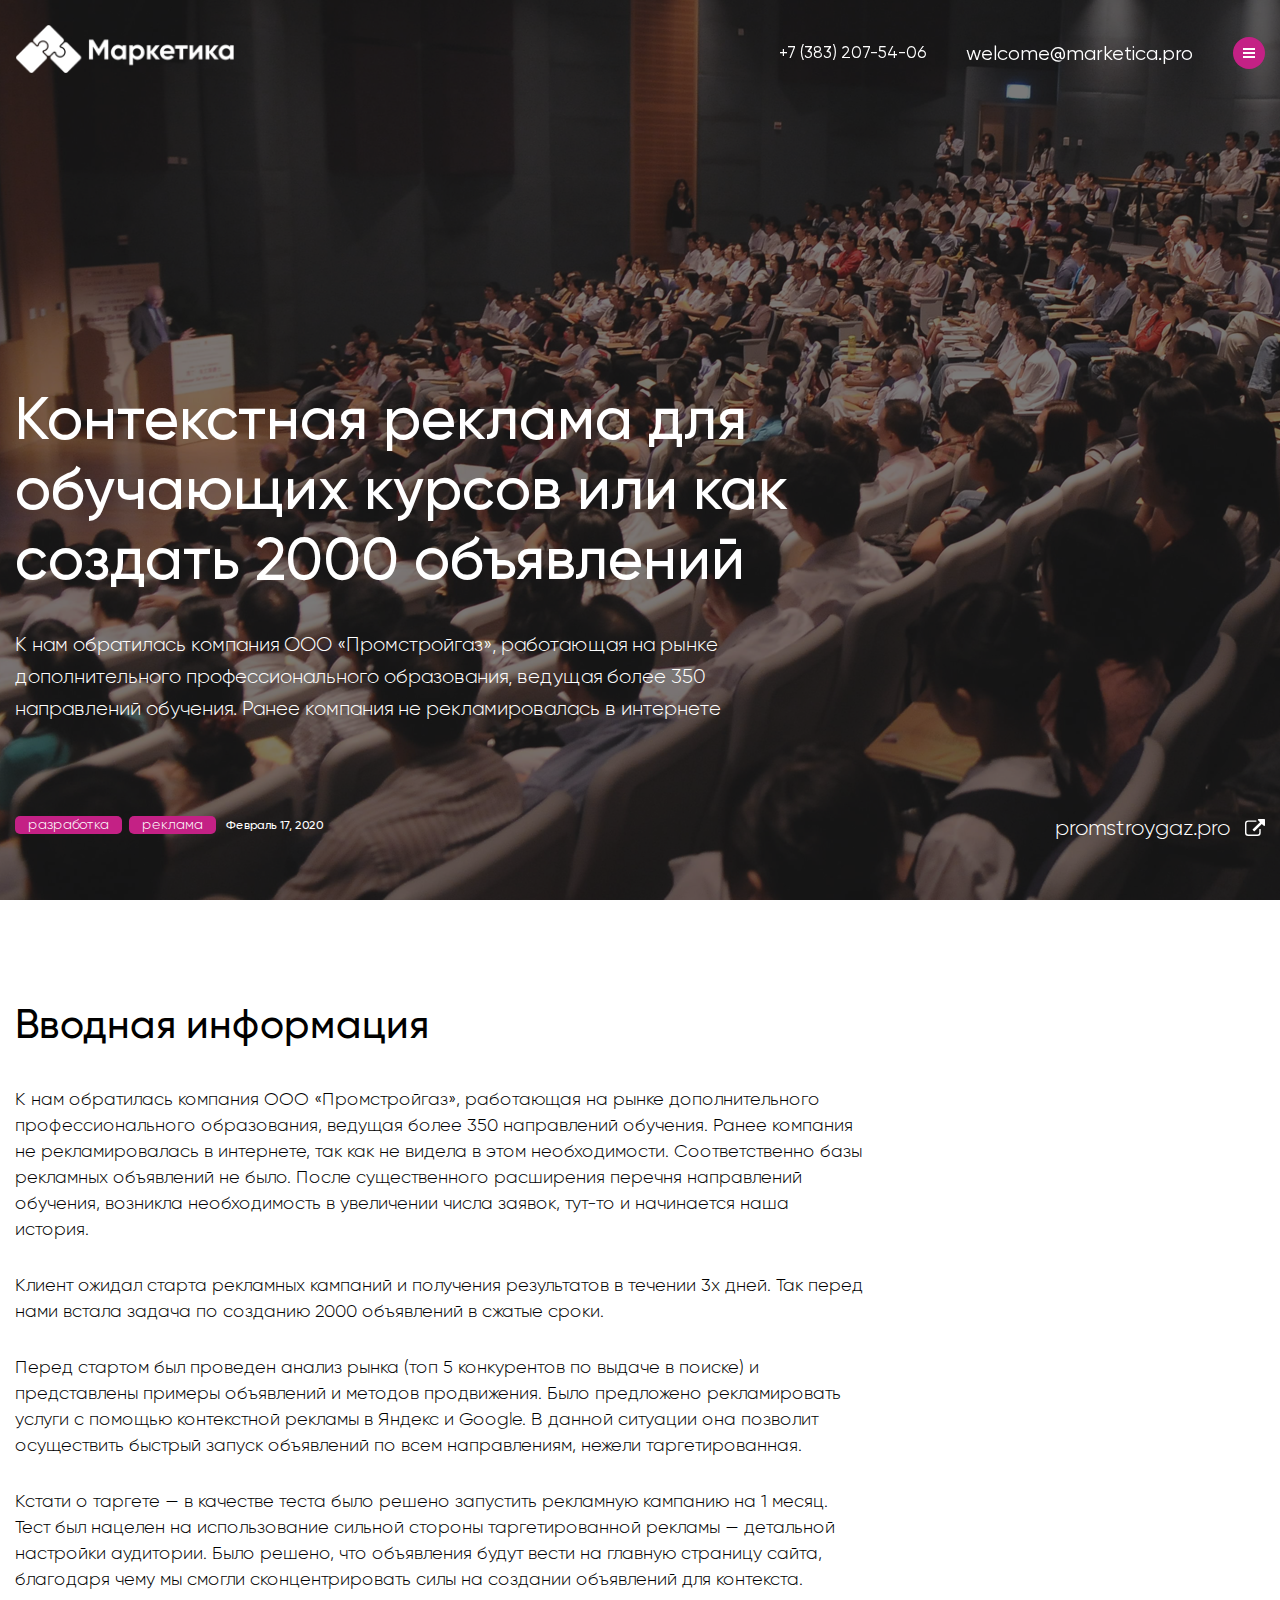
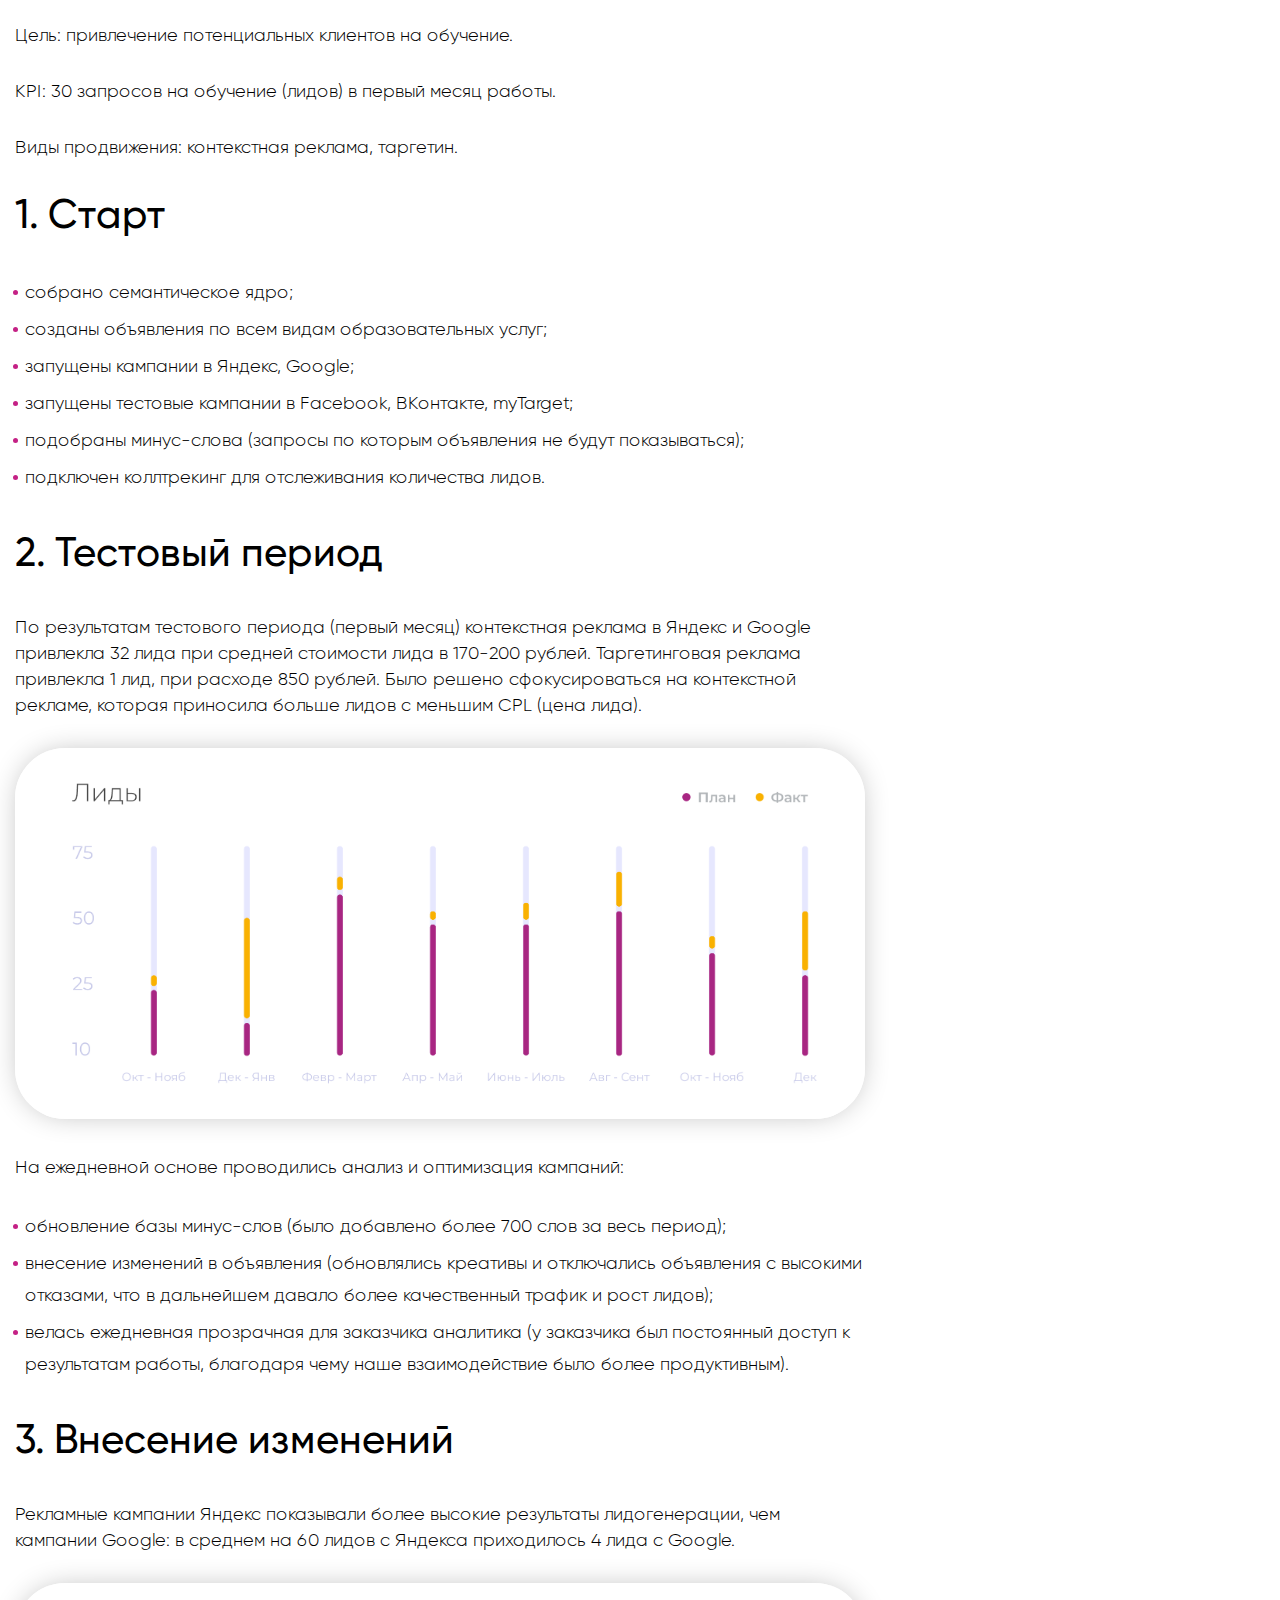
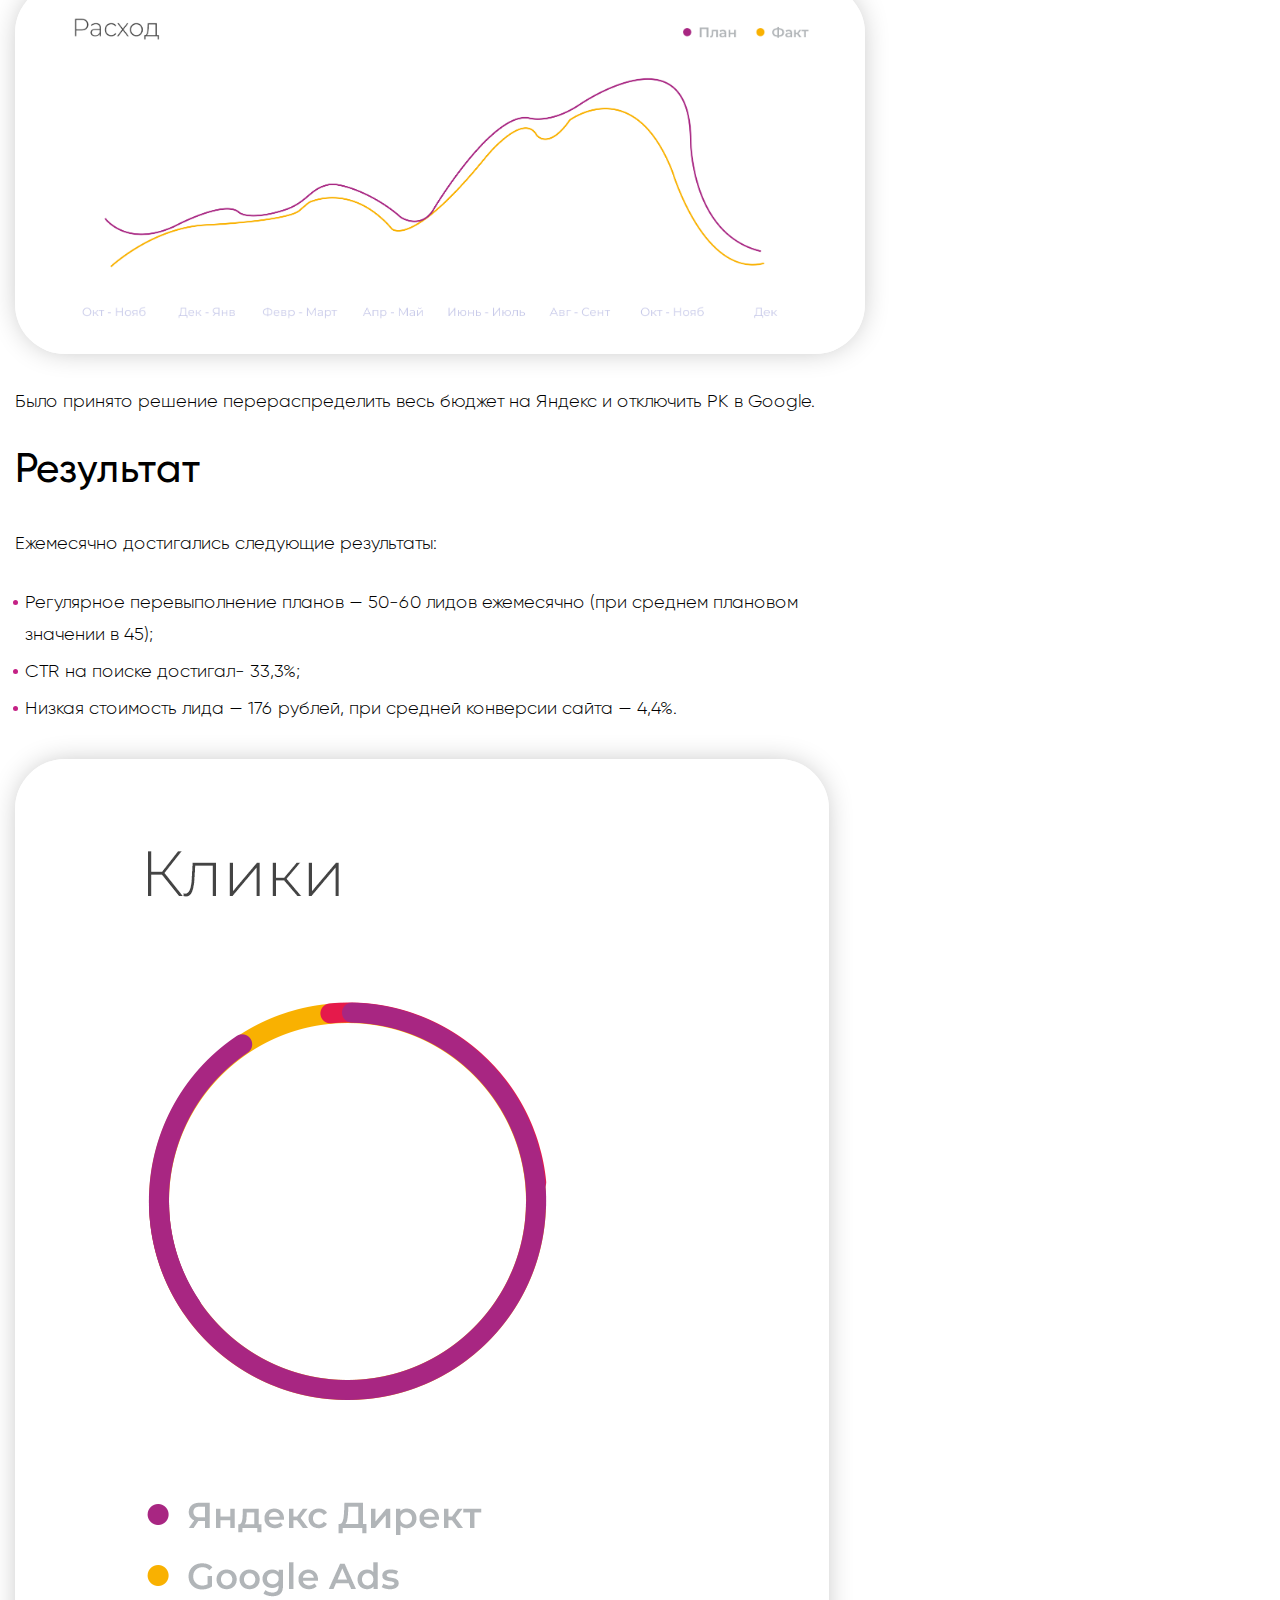
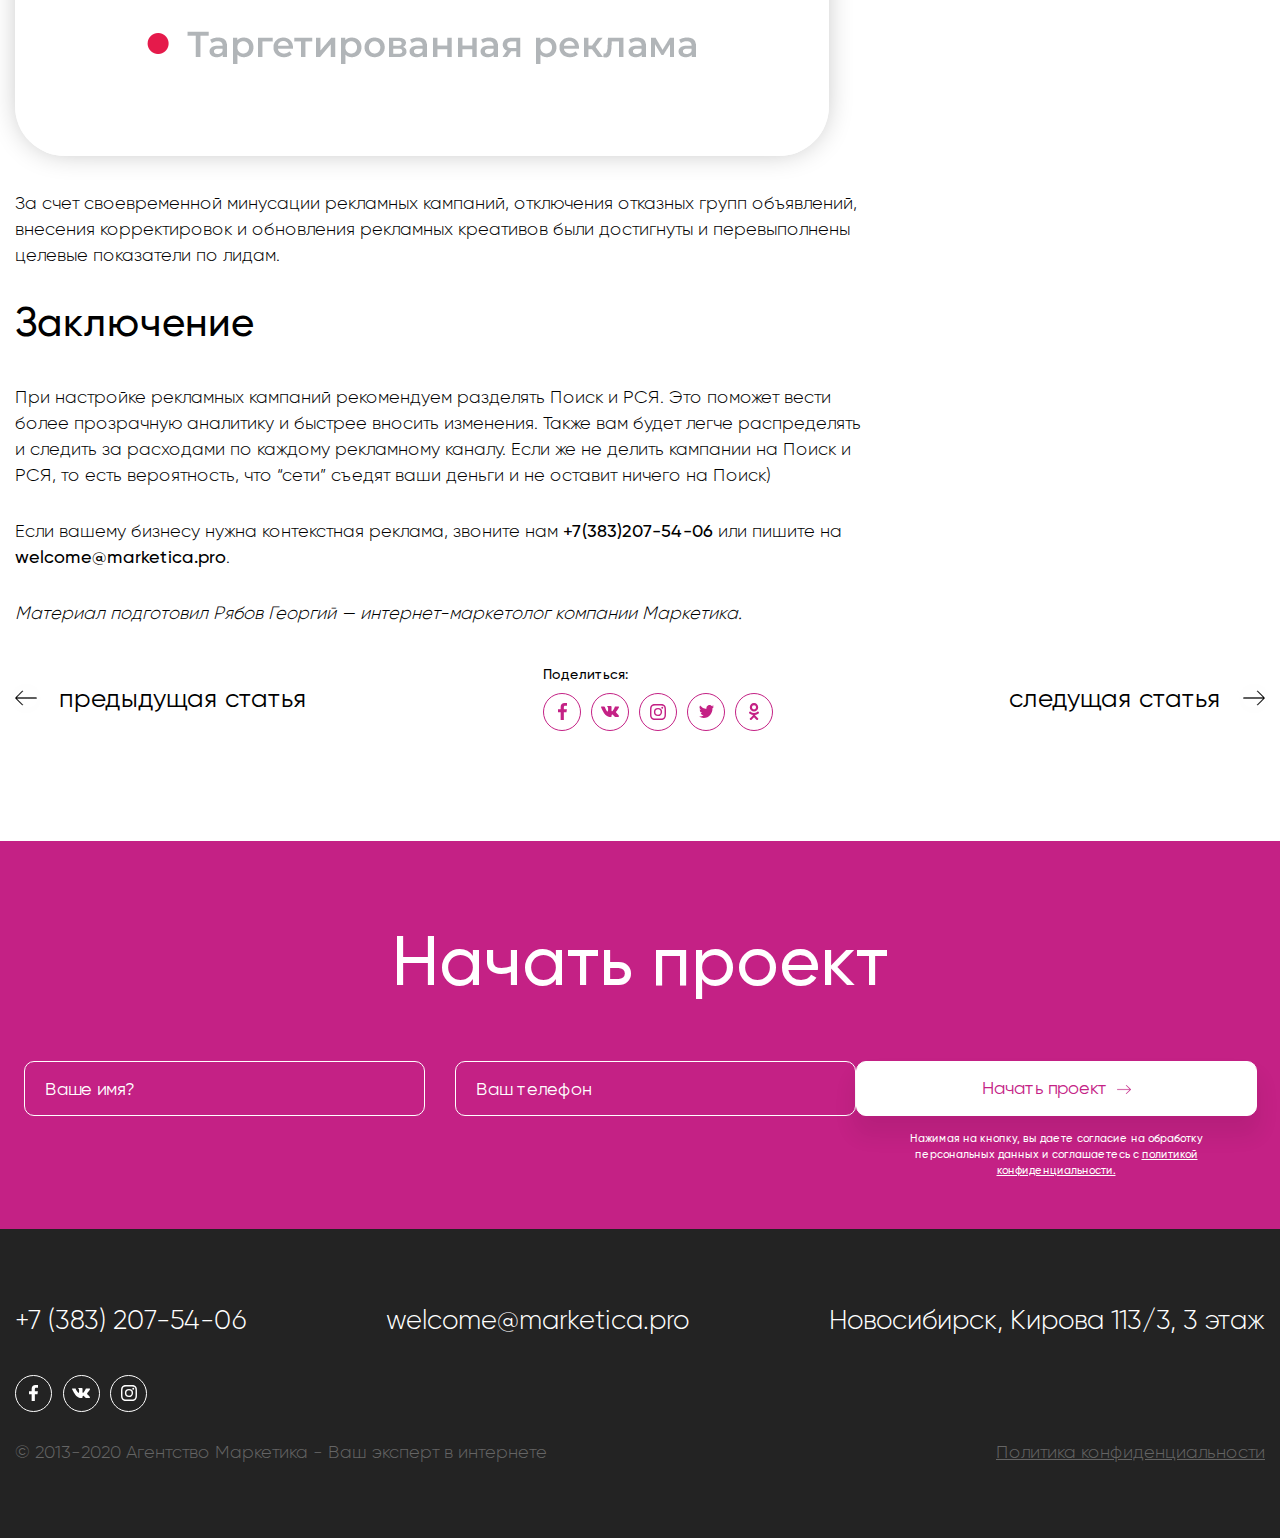
==== commit 76d96ba4: "Add files via upload" ====
--- a/blog.html
+++ b/blog.html
@@ -324,7 +324,7 @@
 
   </main>
 
-  <script src="js/main.min.js"></script>
+  <script src="js/main.min.js?v=1"></script>
 </body>
 
 </html>--- a/css/style.min.css
+++ b/css/style.min.css
@@ -1,2 +1,2 @@
-@font-face{font-family:swiper-icons;src:url("data:application/font-woff;charset=utf-8;base64, [base64]//wADZ2x5ZgAAAywAAADMAAAD2MHtryVoZWFkAAABbAAAADAAAAA2E2+eoWhoZWEAAAGcAAAAHwAAACQC9gDzaG10eAAAAigAAAAZAAAArgJkABFsb2NhAAAC0AAAAFoAAABaFQAUGG1heHAAAAG8AAAAHwAAACAAcABAbmFtZQAAA/gAAAE5AAACXvFdBwlwb3N0AAAFNAAAAGIAAACE5s74hXjaY2BkYGAAYpf5Hu/j+W2+MnAzMYDAzaX6QjD6/4//Bxj5GA8AuRwMYGkAPywL13jaY2BkYGA88P8Agx4j+/8fQDYfA1AEBWgDAIB2BOoAeNpjYGRgYNBh4GdgYgABEMnIABJzYNADCQAACWgAsQB42mNgYfzCOIGBlYGB0YcxjYGBwR1Kf2WQZGhhYGBiYGVmgAFGBiQQkOaawtDAoMBQxXjg/wEGPcYDDA4wNUA2CCgwsAAAO4EL6gAAeNpj2M0gyAACqxgGNWBkZ2D4/wMA+xkDdgAAAHjaY2BgYGaAYBkGRgYQiAHyGMF8FgYHIM3DwMHABGQrMOgyWDLEM1T9/w8UBfEMgLzE////P/5//f/V/xv+r4eaAAeMbAxwIUYmIMHEgKYAYjUcsDAwsLKxc3BycfPw8jEQA/[base64]/uznmfPFBNODM2K7MTQ45YEAZqGP81AmGGcF3iPqOop0r1SPTaTbVkfUe4HXj97wYE+yNwWYxwWu4v1ugWHgo3S1XdZEVqWM7ET0cfnLGxWfkgR42o2PvWrDMBSFj/IHLaF0zKjRgdiVMwScNRAoWUoH78Y2icB/yIY09An6AH2Bdu/UB+yxopYshQiEvnvu0dURgDt8QeC8PDw7Fpji3fEA4z/PEJ6YOB5hKh4dj3EvXhxPqH/SKUY3rJ7srZ4FZnh1PMAtPhwP6fl2PMJMPDgeQ4rY8YT6Gzao0eAEA409DuggmTnFnOcSCiEiLMgxCiTI6Cq5DZUd3Qmp10vO0LaLTd2cjN4fOumlc7lUYbSQcZFkutRG7g6JKZKy0RmdLY680CDnEJ+UMkpFFe1RN7nxdVpXrC4aTtnaurOnYercZg2YVmLN/d/gczfEimrE/fs/bOuq29Zmn8tloORaXgZgGa78yO9/cnXm2BpaGvq25Dv9S4E9+5SIc9PqupJKhYFSSl47+Qcr1mYNAAAAeNptw0cKwkAAAMDZJA8Q7OUJvkLsPfZ6zFVERPy8qHh2YER+3i/BP83vIBLLySsoKimrqKqpa2hp6+jq6RsYGhmbmJqZSy0sraxtbO3sHRydnEMU4uR6yx7JJXveP7WrDycAAAAAAAH//wACeNpjYGRgYOABYhkgZgJCZgZNBkYGLQZtIJsFLMYAAAw3ALgAeNolizEKgDAQBCchRbC2sFER0YD6qVQiBCv/H9ezGI6Z5XBAw8CBK/m5iQQVauVbXLnOrMZv2oLdKFa8Pjuru2hJzGabmOSLzNMzvutpB3N42mNgZGBg4GKQYzBhYMxJLMlj4GBgAYow/P/PAJJhLM6sSoWKfWCAAwDAjgbRAAB42mNgYGBkAIIbCZo5IPrmUn0hGA0AO8EFTQAA") format("woff");font-weight:400;font-style:normal}:root{--swiper-theme-color:#007aff {} }.swiper-container{margin-left:auto;margin-right:auto;position:relative;overflow:hidden;list-style:none;padding:0;z-index:1}.swiper-container-vertical>.swiper-wrapper{flex-direction:column}.swiper-wrapper{position:relative;width:100%;height:100%;z-index:1;display:flex;transition-property:transform;box-sizing:content-box}.swiper-container-android .swiper-slide,.swiper-wrapper{transform:translate3d(0px, 0, 0)}.swiper-container-multirow>.swiper-wrapper{flex-wrap:wrap}.swiper-container-multirow-column>.swiper-wrapper{flex-wrap:wrap;flex-direction:column}.swiper-container-free-mode>.swiper-wrapper{transition-timing-function:ease-out;margin:0 auto}.swiper-slide{flex-shrink:0;width:100%;height:100%;position:relative;transition-property:transform}.swiper-slide-invisible-blank{visibility:hidden}.swiper-container-autoheight{height:auto}.swiper-container-autoheight .swiper-slide{height:auto}.swiper-container-autoheight .swiper-wrapper{align-items:flex-start;transition-property:transform, height}.swiper-container-3d{perspective:1200px}.swiper-container-3d .swiper-cube-shadow,.swiper-container-3d .swiper-slide,.swiper-container-3d .swiper-slide-shadow-bottom,.swiper-container-3d .swiper-slide-shadow-left,.swiper-container-3d .swiper-slide-shadow-right,.swiper-container-3d .swiper-slide-shadow-top,.swiper-container-3d .swiper-wrapper{transform-style:preserve-3d}.swiper-container-3d .swiper-slide-shadow-bottom,.swiper-container-3d .swiper-slide-shadow-left,.swiper-container-3d .swiper-slide-shadow-right,.swiper-container-3d .swiper-slide-shadow-top{position:absolute;left:0;top:0;width:100%;height:100%;pointer-events:none;z-index:10}.swiper-container-3d .swiper-slide-shadow-left{background-image:linear-gradient(to left, rgba(0,0,0,0.5), rgba(0,0,0,0))}.swiper-container-3d .swiper-slide-shadow-right{background-image:linear-gradient(to right, rgba(0,0,0,0.5), rgba(0,0,0,0))}.swiper-container-3d .swiper-slide-shadow-top{background-image:linear-gradient(to top, rgba(0,0,0,0.5), rgba(0,0,0,0))}.swiper-container-3d .swiper-slide-shadow-bottom{background-image:linear-gradient(to bottom, rgba(0,0,0,0.5), rgba(0,0,0,0))}.swiper-container-css-mode>.swiper-wrapper{overflow:auto;scrollbar-width:none;-ms-overflow-style:none}.swiper-container-css-mode>.swiper-wrapper::-webkit-scrollbar{display:none}.swiper-container-css-mode>.swiper-wrapper>.swiper-slide{scroll-snap-align:start start}.swiper-container-horizontal.swiper-container-css-mode>.swiper-wrapper{scroll-snap-type:x mandatory}.swiper-container-vertical.swiper-container-css-mode>.swiper-wrapper{scroll-snap-type:y mandatory}:root{--swiper-navigation-size:44px {} }.swiper-button-next,.swiper-button-prev{position:absolute;top:50%;width:calc(var(--swiper-navigation-size)/ 44 * 27);height:var(--swiper-navigation-size);margin-top:calc(-1 * var(--swiper-navigation-size)/ 2);z-index:10;cursor:pointer;display:flex;align-items:center;justify-content:center;color:var(--swiper-navigation-color, var(--swiper-theme-color))}.swiper-button-next.swiper-button-disabled,.swiper-button-prev.swiper-button-disabled{opacity:.35;cursor:auto;pointer-events:none}.swiper-button-next:after{font-family:swiper-icons;font-size:var(--swiper-navigation-size);text-transform:none !important;letter-spacing:0;text-transform:none;font-variant:initial}.swiper-button-prev{left:10px;right:auto}.swiper-button-prev:after{font-family:swiper-icons;font-size:var(--swiper-navigation-size);text-transform:none !important;letter-spacing:0;text-transform:none;font-variant:initial}.swiper-container-rtl .swiper-button-next{left:10px;right:auto}.swiper-button-prev:after,.swiper-container-rtl .swiper-button-next:after{content:"prev"}.swiper-button-next,.swiper-container-rtl .swiper-button-prev{right:10px;left:auto}.swiper-button-next:after,.swiper-container-rtl .swiper-button-prev:after{content:"next"}.swiper-button-next.swiper-button-white,.swiper-button-prev.swiper-button-white{--swiper-navigation-color:#ffffff {} }.swiper-button-next.swiper-button-black,.swiper-button-prev.swiper-button-black{--swiper-navigation-color:#000000 {} }.swiper-button-lock{display:none}.swiper-pagination{position:absolute;text-align:center;transition:.3s opacity;transform:translate3d(0, 0, 0);z-index:10}.swiper-pagination.swiper-pagination-hidden{opacity:0}.swiper-container-horizontal>.swiper-pagination-bullets,.swiper-pagination-custom,.swiper-pagination-fraction{bottom:10px;left:0;width:100%}.swiper-pagination-bullets-dynamic{overflow:hidden;font-size:0}.swiper-pagination-bullets-dynamic .swiper-pagination-bullet{transform:scale(0.33);position:relative}.swiper-pagination-bullets-dynamic .swiper-pagination-bullet-active,.swiper-pagination-bullets-dynamic .swiper-pagination-bullet-active-main{transform:scale(1)}.swiper-pagination-bullets-dynamic .swiper-pagination-bullet-active-prev{transform:scale(0.66)}.swiper-pagination-bullets-dynamic .swiper-pagination-bullet-active-prev-prev{transform:scale(0.33)}.swiper-pagination-bullets-dynamic .swiper-pagination-bullet-active-next{transform:scale(0.66)}.swiper-pagination-bullets-dynamic .swiper-pagination-bullet-active-next-next{transform:scale(0.33)}.swiper-pagination-bullet{width:8px;height:8px;display:inline-block;border-radius:100%;background:#000;opacity:0.2}button.swiper-pagination-bullet{border:none;margin:0;padding:0;box-shadow:none;appearance:none}.swiper-pagination-clickable .swiper-pagination-bullet{cursor:pointer}.swiper-pagination-bullet-active{opacity:1;background:var(--swiper-pagination-color, var(--swiper-theme-color))}.swiper-container-vertical>.swiper-pagination-bullets{right:10px;top:50%;transform:translate3d(0px, -50%, 0)}.swiper-container-vertical>.swiper-pagination-bullets .swiper-pagination-bullet{margin:6px 0;display:block}.swiper-container-vertical>.swiper-pagination-bullets.swiper-pagination-bullets-dynamic{top:50%;transform:translateY(-50%);width:8px}.swiper-container-vertical>.swiper-pagination-bullets.swiper-pagination-bullets-dynamic .swiper-pagination-bullet{display:inline-block;transition:0.2s transform, 0.2s top}.swiper-container-horizontal>.swiper-pagination-bullets .swiper-pagination-bullet{margin:0 4px}.swiper-container-horizontal>.swiper-pagination-bullets.swiper-pagination-bullets-dynamic{left:50%;transform:translateX(-50%);white-space:nowrap}.swiper-container-horizontal>.swiper-pagination-bullets.swiper-pagination-bullets-dynamic .swiper-pagination-bullet{transition:0.2s transform, 0.2s left}.swiper-container-horizontal.swiper-container-rtl>.swiper-pagination-bullets-dynamic .swiper-pagination-bullet{transition:0.2s transform, 0.2s right}.swiper-pagination-progressbar{background:rgba(0,0,0,0.25);position:absolute}.swiper-pagination-progressbar .swiper-pagination-progressbar-fill{background:var(--swiper-pagination-color, var(--swiper-theme-color));position:absolute;left:0;top:0;width:100%;height:100%;transform:scale(0);transform-origin:left top}.swiper-container-rtl .swiper-pagination-progressbar .swiper-pagination-progressbar-fill{transform-origin:right top}.swiper-container-horizontal>.swiper-pagination-progressbar,.swiper-container-vertical>.swiper-pagination-progressbar.swiper-pagination-progressbar-opposite{width:100%;height:4px;left:0;top:0}.swiper-container-horizontal>.swiper-pagination-progressbar.swiper-pagination-progressbar-opposite,.swiper-container-vertical>.swiper-pagination-progressbar{width:4px;height:100%;left:0;top:0}.swiper-pagination-white{--swiper-pagination-color:#ffffff {} }.swiper-pagination-black{--swiper-pagination-color:#000000 {} }.swiper-pagination-lock{display:none}.swiper-scrollbar{border-radius:10px;position:relative;-ms-touch-action:none;background:rgba(0,0,0,0.1)}.swiper-container-horizontal>.swiper-scrollbar{position:absolute;left:1%;bottom:3px;z-index:50;height:5px;width:98%}.swiper-container-vertical>.swiper-scrollbar{position:absolute;right:3px;top:1%;z-index:50;width:5px;height:98%}.swiper-scrollbar-drag{height:100%;width:100%;position:relative;background:rgba(0,0,0,0.5);border-radius:10px;left:0;top:0}.swiper-scrollbar-cursor-drag{cursor:move}.swiper-scrollbar-lock{display:none}.swiper-zoom-container{width:100%;height:100%;display:flex;justify-content:center;align-items:center;text-align:center}.swiper-zoom-container>canvas,.swiper-zoom-container>img,.swiper-zoom-container>svg{max-width:100%;max-height:100%;object-fit:contain}.swiper-slide-zoomed{cursor:move}.swiper-lazy-preloader{width:42px;height:42px;position:absolute;left:50%;top:50%;margin-left:-21px;margin-top:-21px;z-index:10;transform-origin:50%;animation:swiper-preloader-spin 1s infinite linear;box-sizing:border-box;border:4px solid var(--swiper-preloader-color, var(--swiper-theme-color));border-radius:50%;border-top-color:transparent}.swiper-lazy-preloader-white{--swiper-preloader-color:#fff {} }.swiper-lazy-preloader-black{--swiper-preloader-color:#000 {} }@keyframes swiper-preloader-spin{100%{transform:rotate(360deg)}}.swiper-container .swiper-notification{position:absolute;left:0;top:0;pointer-events:none;opacity:0;z-index:-1000}.swiper-container-fade.swiper-container-free-mode .swiper-slide{transition-timing-function:ease-out}.swiper-container-fade .swiper-slide{pointer-events:none;transition-property:opacity}.swiper-container-fade .swiper-slide .swiper-slide{pointer-events:none}.swiper-container-fade .swiper-slide-active{pointer-events:auto}.swiper-container-fade .swiper-slide-active .swiper-slide-active{pointer-events:auto}.swiper-container-cube{overflow:visible}.swiper-container-cube .swiper-slide{pointer-events:none;backface-visibility:hidden;z-index:1;visibility:hidden;transform-origin:0 0;width:100%;height:100%}.swiper-container-cube .swiper-slide .swiper-slide{pointer-events:none}.swiper-container-cube.swiper-container-rtl .swiper-slide{transform-origin:100% 0}.swiper-container-cube .swiper-slide-active{pointer-events:auto;pointer-events:auto;visibility:visible}.swiper-container-cube .swiper-slide-active .swiper-slide-active{pointer-events:auto}.swiper-container-cube .swiper-slide-next{pointer-events:auto;visibility:visible}.swiper-container-cube .swiper-slide-next+.swiper-slide{pointer-events:auto;visibility:visible}.swiper-container-cube .swiper-slide-prev{pointer-events:auto;visibility:visible}.swiper-container-cube .swiper-slide-shadow-bottom,.swiper-container-cube .swiper-slide-shadow-left,.swiper-container-cube .swiper-slide-shadow-right,.swiper-container-cube .swiper-slide-shadow-top{z-index:0;backface-visibility:hidden}.swiper-container-cube .swiper-cube-shadow{position:absolute;left:0;bottom:0px;width:100%;height:100%;background:#000;opacity:.6;filter:blur(50px);z-index:0}.swiper-container-flip{overflow:visible}.swiper-container-flip .swiper-slide{pointer-events:none;backface-visibility:hidden;z-index:1}.swiper-container-flip .swiper-slide .swiper-slide{pointer-events:none}.swiper-container-flip .swiper-slide-active{pointer-events:auto}.swiper-container-flip .swiper-slide-active .swiper-slide-active{pointer-events:auto}.swiper-container-flip .swiper-slide-shadow-bottom,.swiper-container-flip .swiper-slide-shadow-left,.swiper-container-flip .swiper-slide-shadow-right,.swiper-container-flip .swiper-slide-shadow-top{z-index:0;backface-visibility:hidden}@font-face{font-family:'Gilroy';src:url("../fonts/Gilroy-Light.eot");src:local("Gilroy Light"),local("Gilroy-Light"),url("../fonts/Gilroy-Light.eot?#iefix") format("embedded-opentype"),url("../fonts/Gilroy-Light.woff") format("woff"),url("../fonts/Gilroy-Light.ttf") format("truetype");font-weight:300;font-style:normal}@font-face{font-family:'Gilroy';src:url("../fonts/Gilroy-Regular.eot");src:local("Gilroy Regular"),local("Gilroy-Regular"),url("../fonts/Gilroy-Regular.eot?#iefix") format("embedded-opentype"),url("../fonts/Gilroy-Regular.woff") format("woff"),url("../fonts/Gilroy-Regular.ttf") format("truetype");font-weight:normal;font-style:normal}@font-face{font-family:'Gilroy';src:url("../fonts/Gilroy-Medium.eot");src:local("Gilroy Medium"),local("Gilroy-Medium"),url("../fonts/Gilroy-Medium.eot?#iefix") format("embedded-opentype"),url("../fonts/Gilroy-Medium.woff") format("woff"),url("../fonts/Gilroy-Medium.ttf") format("truetype");font-weight:500;font-style:normal}.btn{border:1px solid #c42185;border-radius:10px;color:#c42185;font-weight:400;padding:16px 53px;font-size:18px;display:inline-block;position:relative;transition:background-color 0.3s, color 0.3s}.btn img{margin-left:14px}.btn:before{position:absolute;content:'';width:0%;height:100%;background:#c42185;top:0;left:50%;z-index:-1;transition:all 0ms ease;border-radius:9px}.btn:hover{color:white}.btn:hover:before{position:absolute;content:'';width:100%;height:100%;border-radius:9px;background:#c42185;top:0;left:0%;z-index:1;transition:all 300ms ease}.btn:before{position:absolute;content:'';width:0%;height:100%;background:#c42185;top:0;left:auto;right:0;z-index:-1;transition:all 300ms ease}.btn:hover{color:white}.btn:hover:before{position:absolute;content:'';width:100%;height:100%;background:#c42185;top:0;left:0;right:0;z-index:-1}.btn img{margin-left:12px}.section__title{font-size:70px;font-weight:500;margin-bottom:70px}.input{background-color:transparent;border:1px solid #fff;border-radius:10px;width:100%;height:55px;font-size:18px;padding:0 20px;color:#fff !important}.input::placeholder{color:#fff}.input:focus{border:2px solid #ffffff}.input:focus{border:2px solid #fff !important}.form__btn{width:100%;padding:18px;box-shadow:0 17px 21px 3px rgba(0,0,0,0.07);background-color:#fff;border:1px solid #fff;border-radius:10px;font-size:18px;outline:none;cursor:pointer;color:#c42185;margin-bottom:15px;transition:box-shadow .3s;transition:box-shadow 0.3s}.form__btn img{margin-left:9px}.form__btn:hover{box-shadow:none}.tag{padding:0 13px;padding-bottom:2px;background-color:#fff;font-size:14px;color:#fff;background-color:#c42185;font-weight:300;border-radius:5px;margin-right:3px;transition:color 0.2s, background-color 0.2s}.tag:last-child{margin-right:0}.policy{font-size:14px;line-height:16px;max-width:455px;display:inline-block;font-weight:500;font-style:normal}.policy a{color:#fff;text-decoration:underline}@media screen and (max-width: 1201px){.section__title{font-size:60px}}@media screen and (max-width: 577px){.section__title{font-size:36px}}@media screen and (max-width: 577px){.btn{font-size:14px;width:100%;padding:14px}.form__btn{font-size:14px}}.read-block__arrow{display:inline-block}.read-block__arrow.img-white{width:14px;height:14px;display:none;margin-bottom:-2px}.btn:hover .read-block__arrow{display:none}.btn:hover .img-white{transition:1s;display:inline-block}.header{padding:25px 0;z-index:2;position:fixed;width:100%;background-color:#fff}.header-wrap{display:flex;justify-content:space-between;align-items:center}.header__text{font-size:17px;margin-right:40px;color:#000}.header__text_mail{font-size:20px}.header__logo a{width:220px;height:56px;background:url(../img/face/logo.svg) no-repeat;display:block}.header__links{display:flex;align-items:center}.header__menu-btn{background-color:#c42185;width:32px;height:32px;display:block;border-radius:50%;position:relative;cursor:pointer}.header__menu-btn span{display:block;content:'';width:12px;height:2px;background-color:#fff;position:absolute;left:50%;top:50%;transform:translate(-50%, -50%)}.header__menu-btn span::before,.header__menu-btn span::after{display:block;content:'';width:12px;height:2px;background-color:#fff;position:absolute;left:50%;top:50%;transform:translate(-50%, -50%)}.header__menu-btn span:before{margin-top:-4px}.header__menu-btn span:after{margin-top:4px}.header__menu-btn_active{background-color:#fff}.header__menu-btn_active span{background-color:transparent}.header__menu-btn_active span::before{width:14px;transform:rotate(45deg);background-color:#c42185;margin-left:-7px;margin-top:-1px}.header__menu-btn_active span::after{width:14px;margin-left:-7px;transform:rotate(135deg);margin-top:-1px;background-color:#c42185}.menu{display:none}.is-header_active .header__logo a{background:url(../img/face/logo_white.svg) no-repeat}.is-header_active .header__text{color:#fff}.is-header_fixed{box-shadow:0 7px 34px 4px rgba(0,0,0,0.05);background-color:#fff}.is-header_active{background-color:#c42185;box-shadow:none}.is-menu_active .menu{display:block}.menu{background-color:#c42185;color:#fff;width:100vw;height:100vh;position:fixed;padding-top:190px;z-index:1;overflow-y:scroll}.menu-wrap{display:flex}.menu-list{max-width:580px;width:100%;list-style:none;padding:0;margin:0;line-height:550%}.menu-list a{text-decoration:none;font-size:70px;color:#fff;position:relative;padding-bottom:10px;font-weight:500;transition:all 0.6s}.menu-list a:before{content:"";width:0;height:.1em;position:absolute;bottom:0;right:0;background:#fff;transition:all 0.3s}.menu-list a:hover:before{width:100%;left:0;background:#fff}.menu-form{padding-top:5px;max-width:617px;width:100%;text-align:center;display:flex;flex-direction:column;justify-content:space-between;padding-bottom:3.9vh}.menu-form__socials{display:flex;max-width:132px;width:100%;justify-content:space-between}.menu-form__socials a{display:flex;width:37px;align-items:center;justify-content:center;height:37px;border:1px solid #fff;border-radius:50%;transition:background-color 0.3s}.menu-form__socials a img{transition:filter .3s;transition:filter 0.3s}.menu-form__socials a img:nth-child(1){display:block}.menu-form__socials a img:nth-child(2){display:none}.menu-form__socials a:nth-child(1) img{width:9px;height:16px}.menu-form__socials a:nth-child(2) img{width:18px;height:10px}.menu-form__socials a:nth-child(3) img{width:16px;height:16px}.menu-form__socials a:hover{background-color:#fff}.menu-form__socials a:hover img:nth-child(1){display:none}.menu-form__socials a:hover img.img-black{display:block}.menu-form__title{font-size:70px;font-weight:500;margin-bottom:50px;text-align:left}.menu-form__input{margin-bottom:30px}.menu-form__btn{display:block}.menu-form__policy{width:100%}.menu-form__links{display:flex;justify-content:space-between;align-items:center}.menu-form__socials{width:132px;display:flex;justify-content:space-between}.menu-form__download{display:flex;align-items:center;color:#fff}.menu-form__download img{margin-right:8px}.menu__text_phone,.menu__text_mail{display:none}@media screen and (max-width: 993px){.header__text_mail{display:none}.header__text{margin-right:20px}}@media screen and (max-width: 577px){.header__text_phone{display:none}.header__logo a{width:160px;height:36px}}@media screen and (max-width: 1201px){.menu-list a{font-size:60px}.menu-form{padding-top:9px}.menu-form__title{font-size:60px}}@media screen and (max-width: 993px){.menu{padding-top:140px}.menu-list{line-height:490%}.menu-list a{font-size:48px}.menu-form{padding-top:15px}.menu-form__title{font-size:48px}.menu-form__policy{max-width:310px;font-size:13px}.menu-form__download{font-size:14px}}@media screen and (max-width: 769px){.menu-list{line-height:440%}.menu-list a{font-size:48px}.menu-form{padding-top:30px}.menu-form__wrap{display:none}.menu-form__download{order:1;margin-top:15px;margin-bottom:10px;font-size:16px}.menu-form__download img{margin-top:-2px}.menu-form__links{flex-direction:column;align-items:start}.menu-form__socials{order:3}.menu-wrap{flex-direction:column}.menu__text_mail{order:2;color:#fff;display:block;font-size:20px;margin-bottom:15px}}@media screen and (max-width: 577px){.menu{padding-top:90px}.menu-list{line-height:350%}.menu-list a{font-size:28px}.menu-list a:hover{border-bottom:2px solid #fff}.menu__text_phone{font-size:16px;order:2;margin-bottom:5px;display:block;color:#fff}.menu-form__download{font-size:12px}}.face{padding-top:175px;position:relative}.face-text{margin-bottom:35px;max-width:600px;width:100%}.face-text__title{font-weight:500;font-size:70px;max-width:400px;margin-top:0;margin-bottom:20px}.face-text__descr{max-width:510px;font-size:22px;line-height:32px;font-weight:300;margin-bottom:40px}.face-text__btn{display:none}.face-wrap{display:flex;justify-content:space-between;align-items:center}.face-img{position:relative}.face-img__play{display:flex;align-items:center;font-size:18px;font-weight:400;transform:rotate(-45deg);position:absolute;top:25%;left:60.5%;color:#000;transition:color 0.3s}.face-img__play:hover{color:#c42185}.face-img__play img{margin-right:15px}@media screen and (max-width: 1450px){.face-img__play{font-size:1.2vw}.face-img__play img{width:4vw}}@media screen and (max-width: 1201px){.face-text{max-width:480px}.face-text__title{font-size:60px}.face-text__descr{font-size:18px;line-height:25px;max-width:430px}.face-img__play{font-size:16px;left:58.5%;top:21.5%}.face-img__play img{width:45px}}@media screen and (max-width: 993px){.face{text-align:center}.face-wrap{flex-direction:column}.face-text{margin-bottom:0}.face-text__title,.face-text__descr{margin-left:auto;margin-right:auto}.face-text__btn_hidden{display:none !important}.face-text__btn{display:inline-block}.face-img{max-width:460px;margin-bottom:40px}.face-img__play{top:22%;left:59%}}@media screen and (max-width: 769px){.face{padding-top:160px}.face-text{margin-bottom:0}.face-img{max-width:400px}.face-img__play{top:20%;left:58%}}@media screen and (max-width: 577px){.face{padding-top:100px}.face-text{margin-bottom:0}.face-text__title{font-size:36px}.face-text__descr{font-size:14px;line-height:18px;max-width:270px;margin-bottom:20px}.face-img{margin-bottom:20px}.face-img__play{top:21%;left:58%}.face-img__play img{margin-right:7px}}@media screen and (max-width: 445px){.face-img__play{font-size:4.2vw;top:20%}.face-img__play img{width:10vw}}.clients{padding:100px 0;padding-bottom:40px}.clients__title{margin-bottom:60px}.clients-wrap{display:flex;flex-wrap:wrap;justify-content:space-around;align-items:center}.clients-block{flex-basis:18%;margin-bottom:60px;text-align:center;max-width:240px;margin-right:20px;margin-left:20px}@media screen and (max-width: 1390px){.clients-block{flex-basis:25%}}@media screen and (max-width: 993px){.clients__title{margin-bottom:50px;text-align:center}}@media screen and (max-width: 769px){.clients-block{flex-basis:40%}}@media screen and (max-width: 577px){.clients{padding-top:60px;padding-bottom:30px}.clients__title{font-size:36px;margin-bottom:30px}.clients-block{margin-right:0;margin-left:0;margin-bottom:30px}.clients-block:nth-child(1),.clients-block:nth-child(6),.clients-block:nth-child(8),.clients-block:nth-child(9),.clients-block:nth-child(10),.clients-block:nth-child(11),.clients-block:nth-child(13),.clients-block:nth-child(14),.clients-block:nth-child(15){display:none}.clients-block:nth-child(12){order:2}.clients-block:nth-child(3){order:3}.clients-block:nth-child(2){order:1}.clients-block:nth-child(7){order:4}.clients-block:nth-child(4){order:5}.clients-block:nth-child(5){order:6}}.cases{padding-top:100px}.cases-wrap{display:flex;flex-wrap:wrap}.cases-block{background-color:#f5f5f5;border-radius:15px;max-width:692px;display:flex;transition:background-color .2s;cursor:pointer;margin-right:32px;align-items:center;margin-bottom:32px}.cases-block:nth-child(2n+2){margin-right:0}.cases-block__tags{margin-bottom:24px}.cases-block__title{font-size:25px;font-weight:500;margin-bottom:12px;max-width:304px;transition:color 0.2s}.cases-block__descr{font-size:16px;font-weight:300;max-width:260px;line-height:145%;min-height:110px;transition:color 0.2s}.cases-block__more{font-size:18px;transition:color .2s;color:#000}.cases-block__more img{margin-left:7px;transition:.1s;transition:0.1s;display:inline-block}.cases-block__more img.img-white{display:none}.cases-block:hover{background-color:#c42185;color:#fff}.cases-block:hover .cases-block__tag{background-color:#fff;color:#c42185}.cases-block:hover .cases-block__more{color:#fff}.cases-block:hover .cases-block__more img{display:none}.cases-block:hover .cases-block__more img.img-white{display:inline-block;margin-bottom:-2px}.cases-text{padding:77px 27px 35px 23px;min-width:352px;text-align:left}.cases-img{height:330px;max-height:330px;flex-basis:340px;width:340px}.cases-img img{border-radius:15px 0 0 15px;max-height:330px;height:100%}@media (max-width: 768px){.cases-img{height:290px;max-height:290px}.cases-img img{height:290px;max-height:290px}}@media (max-width: 426px){.cases-img{height:190px;max-height:190px}.cases-img img{max-height:190px;height:190px}}.cases-container{z-index:0}.cases__btn{margin-top:18px}@media screen and (max-width: 1450px){.cases{text-align:center}.cases-wrap{flex-direction:column}.cases-block{margin-left:auto;margin-right:auto !important}}@media screen and (max-width: 1201px){.cases__title{font-size:60px;margin-bottom:55px}}@media screen and (max-width: 993px){.cases__title{margin-bottom:50px}}@media screen and (max-width: 769px){.cases__title{margin-bottom:40px}.cases-block{flex-direction:column;width:100%;margin-right:20px !important;height:524px}.cases-block__tags{margin-bottom:15px}.cases-block__title{font-size:20px;margin-bottom:9px}.cases-block__descr{font-size:14px;max-width:225px;min-height:100px}.cases-block__tag{font-size:12px}.cases-block__more{font-size:14px}.cases-block__more img{width:12px}.cases-text{padding-top:22px;min-width:auto;padding-left:20px;padding-right:0;margin-right:auto;padding-bottom:25px}.cases-img{width:auto}.cases-img img{width:100%;border-radius:15px 15px 0 0}.swiper-pagination-bullet{width:12px;height:12px;opacity:1;background-color:#e2e2e2}.swiper-pagination-bullet-active{background-color:#c42185 !important}}@media (max-width: 426px){.cases-block{width:100%;margin-right:20px !important;height:100%;max-height:414px;margin-bottom:0 !important}.cases__btn{margin-top:20px}.cases-text{padding-bottom:0}.swiper-pagination{bottom:-28px !important}}@media screen and (max-width: 577px){.cases{padding-top:60px}.cases__title{font-size:36px;margin-bottom:20px}.cases-block{margin-bottom:25px}}.start{background-color:#c42185;padding-top:80px;padding-bottom:50px;color:#fff}.start__title{margin-bottom:60px}.start-form{display:flex;flex-wrap:wrap;max-width:1270px}.start-form__btn{padding:16px}.start-form__btn_wrap{max-width:401px;text-align:center}.start-form__input{margin-right:32px;max-width:401px;margin-bottom:30px}.start__policy{font-family:'Gilroy', sans-serif !important;font-size:11px;max-width:360px}@media screen and (max-width: 1310px){.start{text-align:center}.start-form{justify-content:center}.start-form__input{margin-right:0}.start-form__input:first-child{margin-right:30px}}@media screen and (max-width: 993px){.start-form__input{margin-right:0}.start-form__input:first-child{margin-right:0}}@media screen and (max-width: 769px){.start__title{margin-bottom:45px}}@media screen and (max-width: 577px){.start{padding-top:50px}.start__title{margin-bottom:25px}.start-form__input{height:47px;font-size:14px;max-width:350px;margin-bottom:15px}.start-form__btn{max-width:350px;padding:13px}}.read{padding-top:100px}.read-block{display:flex;margin-bottom:60px;align-items:center}.read-block__img{max-width:700px;max-height:435px;margin-right:108px;overflow:hidden;border-radius:15px}.read-block__img img{border-radius:15px}.read-block__date{font-size:12px;font-weight:500;color:#b6b6b6;margin-left:5px}.read-block__tags{margin-bottom:30px}.read-block__text{max-width:510px}.read-block__title{font-size:40px;font-weight:500;margin-bottom:12px}.read-block__descr{font-size:18px;line-height:26px;min-height:160px;font-weight:300}.read-block__more{font-size:18px;color:#000}.read-block__more img{margin-left:5px;margin-bottom:-2px;display:inline-block}.read-block__more img.img-purpur{display:none}.read-block__more:hover{color:#c42185}.read-block__more:hover img{margin-bottom:-2px;display:none}.read-block__more:hover img.img-purpur{display:inline-block}@media screen and (max-width: 1350px){.read-block__img{margin-right:80px}}@media screen and (max-width: 1201px){.read-block__title{font-size:30px}}@media screen and (max-width: 993px){.read{text-align:center}.read__title{margin-bottom:60px}.read-block{flex-direction:column;max-width:550px;margin-left:auto;margin-right:auto;text-align:left}.read-block__img{margin-right:0;margin-bottom:40px}}@media screen and (max-width: 769px){.read__title{margin-bottom:50px}.read-block__descr{min-height:150px}}@media screen and (max-width: 577px){.read{padding-top:50px}.read__title{margin-bottom:30px}.read-block{margin-bottom:40px}.read-block__img{margin-bottom:22px}.read-block__tag{font-size:12px;padding:0 11px;padding-bottom:2px}.read-block__date{font-size:10px;margin-left:2px}.read-block__tags{margin-bottom:15px}.read-block__title{font-size:24px;line-height:30px;margin-bottom:12px}.read-block__descr{font-size:14px;line-height:20px;min-height:110px}.read-block__more{font-size:14px}}.features{padding-top:100px}.features__wrap{display:flex;flex-wrap:wrap;justify-content:space-between}.features-block{background-color:#f4f4f4;flex-basis:31.5%;border-radius:15px;padding:60px 30px 55px 40px;margin-bottom:40px;transition:color 0.2s, background-color 0.3s}.features-block:hover{background-color:#c42185;color:#fff}.features-block:hover .features-block__img img{filter:brightness(10)}.features-block__img{width:50px;margin-bottom:40px}.features-block__img img{transition:filter .1s;transition:filter 0.1s}.features-block__title{font-size:35px;font-weight:500;margin-bottom:10px}.features-block__price{font-size:23px;font-weight:400;display:inline-block;margin-bottom:15px}.features-block__descr{font-size:18px;line-height:30px;max-width:355px;font-weight:300}.features__btn{margin-top:10px}@media screen and (max-width: 1201px){.features-block{flex-basis:48%}}@media screen and (max-width: 993px){.features{text-align:center}.features__title{margin-bottom:60px}.features-block{text-align:left;flex-basis:70%;margin-left:auto;margin-right:auto}}@media screen and (max-width: 769px){.features-block{flex-basis:80%}}@media screen and (max-width: 577px){.features{padding-top:60px}.features__title{margin-bottom:35px}.features-block{flex-basis:100%;margin-bottom:25px;padding:40px;padding-left:24px}.features-block:nth-last-child(1),.features-block:nth-last-child(2),.features-block:nth-last-child(3){display:none}.features-block__img{width:44px;margin-bottom:20px}.features-block__title{font-size:24px;margin-bottom:7px}.features-block__price{font-size:18px;margin-bottom:12px}.features-block__descr{font-size:14px;line-height:20px}}.feedback{padding-top:100px;padding-bottom:120px}@media screen and (max-width: 992px){.feedback__title{text-align:center;margin-bottom:60px}}@media screen and (max-width: 577px){.feedback{padding-top:60px;padding-bottom:70px}.feedback__title{margin-bottom:35px;font-size:35px}}.footer{background-color:#232323;color:#fff;padding:75px 0}.footer-wrap{display:flex;justify-content:space-between;margin-bottom:30px;flex-wrap:wrap}.footer-wrap__links{display:flex;max-width:1140px;width:100%;justify-content:space-between;margin-right:90px;margin-bottom:40px}.footer-wrap__links a{font-size:27px;color:#fff;font-weight:300}.footer-wrap__socials{display:flex;max-width:132px;width:100%;justify-content:space-between}.footer-wrap__socials a{display:flex;width:37px;align-items:center;justify-content:center;height:37px;border:1px solid #fff;border-radius:50%;transition:background-color 0.3s}.footer-wrap__socials a img{transition:filter .3s;transition:filter 0.3s}.footer-wrap__socials a img:nth-child(1){display:block}.footer-wrap__socials a img:nth-child(2){display:none}.footer-wrap__socials a:nth-child(1) img{width:9px;height:16px}.footer-wrap__socials a:nth-child(2) img{width:18px;height:10px}.footer-wrap__socials a:nth-child(3) img{width:16px;height:16px}.footer-wrap__socials a:hover{background-color:#fff}.footer-wrap__socials a:hover img:nth-child(1){display:none}.footer-wrap__socials a:hover img.img-black{display:block}.footer__privacy{display:flex;justify-content:space-between}.footer__privacy i{font-style:normal;font-size:18px;font-weight:300;color:#656565}.footer__privacy a{font-size:18px;font-weight:300;color:#656565;text-decoration:underline}@media screen and (max-width: 1400px){.footer-wrap__links{max-width:none;margin-right:0}}@media screen and (max-width: 1201px){.footer-wrap{justify-content:center}.footer-wrap__links{text-align:center;flex-wrap:wrap;margin-bottom:25px}.footer-wrap__links a{flex-basis:100%;display:inline-block;margin-bottom:15px}}@media screen and (max-width: 993px){.footer__privacy{flex-wrap:wrap;text-align:center;justify-content:center;align-items:center}.footer__privacy i{display:block;margin-bottom:15px;flex-basis:100%;max-width:400px}.footer__privacy a{flex-basis:100%}}@media screen and (max-width: 577px){.footer{padding-top:54px;padding-bottom:30px}.footer-wrap{margin-bottom:30px}.footer-wrap__links{margin-bottom:20px}.footer-wrap__links a{font-size:20px}.footer__privacy{flex-direction:column}.footer__privacy a,.footer__privacy i{font-size:12px;max-width:200px}}.marketica{font-size:353.9px;font-weight:900;color:#f7f7f7;position:absolute;white-space:nowrap;z-index:-1;left:0;display:block}.marketica1{top:130px}.marketica2{top:430px}@keyframes marketica1{0%{right:100%}100%{right:-100%}}.marketica1_animation{animation-name:marketica1;animation-duration:10s;animation-direction:alternate;animation-timing-function:linear;animation-iteration-count:infinite}@media screen and (max-width: 1201px){.marketica{font-size:280px}.marketica1{top:100px}.marketica2{top:340px}}@media screen and (max-width: 993px){.marketica{font-size:280px}.marketica1{top:150px}.marketica2{top:480px}}@media screen and (max-width: 769px){.marketica{display:none}}.read.inServices{padding-bottom:100px}@media (max-width: 769px){.read.inServices{padding-bottom:75px}}.hero{padding-top:120px;background-color:#f9f9f9;z-index:0}.hero-text{width:570px}.hero-title{font-size:65px;font-weight:500;letter-spacing:normal;font-stretch:normal;text-align:left;margin-bottom:20px}.hero-subtitle{margin-bottom:50px;font-size:22px;line-height:32px;font-weight:300;font-family:Gilroy;color:#000000;margin-bottom:40px}.hero-img{max-width:793px;position:relative}.hero-img__block{background-color:#ffffff;position:absolute;left:-100px;bottom:-80px;padding:30px;border-radius:15px;box-shadow:7px 1px 20px 1px rgba(0,0,1,0.05)}.hero-img__name{display:block;font-size:22px;font-weight:400;line-height:40px}.hero-img__possition{display:block;font-size:16px;font-weight:300;line-height:22px;color:#a0a0a0;max-width:170px}@media (max-width: 1200px){.hero{padding-top:100px}.hero-text{width:530px}.hero-title{font-size:60px}.hero-subtitle{font-size:22px}.hero-img{width:400px}.hero-img__name{font-size:21px}}@media (max-width: 992px){.hero{padding-top:120px;padding-bottom:40px}.hero-wrap{margin-bottom:70px}.hero-title{text-align:center}.hero-subtitle{text-align:center}.hero-img{width:350px;margin-bottom:40px}.hero-img__block{padding:20px;left:-50px;bottom:-60px}.hero-img__name{text-align:left;font-size:18px}.hero-img__possition{text-align:left;font-size:14px}}@media (max-width: 577px){.hero{padding-top:100px;padding-bottom:40px}.hero-wrap{margin-bottom:110px}.hero-text{width:100%}.hero-title{font-size:50px}.hero-subtitle{font-size:16px}.hero-img{width:100%;max-width:100%}.hero-img img{width:350px}.hero-img__block{padding:20px;width:100%;left:0px;bottom:-100px}.hero-img__name{text-align:left;font-size:18px}.hero-img__possition{text-align:left;font-size:14px}}@media (max-width: 425px){.hero{padding-top:100px}.hero-wrap{margin-bottom:110px}.hero-title{font-size:40px}.hero-subtitle{font-size:16px}.hero-img img{width:220px}}.stages{padding-top:100px}.stages-title{margin-bottom:40px !important}.stages-wrap{display:flex;justify-content:space-between;flex-wrap:wrap}.stages-item{flex-basis:21%;margin-top:50px}.stages-item__num{color:#c42185;font-size:25px;font-weight:500;width:60px;height:60px;background-color:#f5f5f5;border-radius:50px;display:flex;align-items:center;justify-content:center;margin-bottom:25px;font-family:'Gilroy'}.stages-item__title{font-size:25px;font-weight:500;font-family:Gilroy;margin-bottom:15px;font-family:'Gilroy'}.stages-item__text{font-size:16px;font-weight:300;line-height:24px;font-family:'Gilroy'}.stages-btn{display:none;cursor:pointer;background:transparent;margin-top:30px;box-shadow:0 0 0 0 rgba(0,123,255,0) !important}.history{padding-top:100px}.history-item{font-size:20px}@media (max-width: 1200px){.stages{padding-top:100px}.stages-wrap{display:flex;justify-content:flex-start;flex-wrap:wrap;margin-bottom:60px}.stages-item{flex-basis:30%;margin-right:30px}.stages-item:nth-child(7),.stages-item:nth-child(8){display:none}.stages-btn{display:inline-block}}@media (max-width: 992px){.stages{padding-top:100px}.stages-title{margin-bottom:40px;text-align:center}.stages-wrap{display:flex;justify-content:space-between;flex-wrap:wrap;margin-bottom:0}.stages-item{flex-basis:48%;margin-right:0}.stages-item:nth-child(7),.stages-item:nth-child(8){display:block}.stages-btn{display:none}}@media (max-width: 576px){.stages{padding-top:20px}.stages-title{margin-bottom:0 !important;text-align:center}.stages-wrap{display:flex;justify-content:center;flex-wrap:wrap;margin-bottom:30px}.stages-item{flex-basis:90%;margin-right:0;display:flex;align-items:flex-start;flex-wrap:wrap}.stages-item__num{margin-bottom:0px}.stages-item__title{margin-left:15px;margin-bottom:0px;margin-top:10px;display:block}.stages-item__text{margin-left:75px}.stages-item:nth-child(5),.stages-item:nth-child(6),.stages-item:nth-child(7),.stages-item:nth-child(8){display:none}.stages-btn{display:inline-block}.history{padding-top:60px}.history-item{font-size:20px}}@media (max-width: 425px){.stages-title{margin-bottom:40px;text-align:center}.stages-wrap{display:flex;justify-content:center;flex-wrap:wrap}.stages-item{flex-basis:100%}.stages-item__title{font-size:22px;margin-top:10px;margin-bottom:5px;width:calc( 100% - 75px)}}.price{padding-top:100px}.price-wrap{display:flex;justify-content:space-between;flex-wrap:wrap}.price-item{width:30%;background-color:#f4f4f4;transition:0.5s;border-radius:15px;padding:50px 40px;position:relative;padding-bottom:90px}.price-item__title{font-size:35px;font-weight:500;font-family:Gilroy;color:#000000;transition:0.5s;margin-bottom:15px}.price-item__price{color:#c42185;font-size:23px;font-weight:normal;margin-bottom:40px;transition:0.5s}.price-item__ul{padding-left:15px}.price-item__li{color:#c42185;transition:0.5s;margin-bottom:5px}.price-item__li span{color:#000000;display:block;margin-left:-5px;transition:0.5s;font-size:18px;font-weight:300;line-height:1.78}.price-item__more{position:absolute;bottom:50px;left:40px;transition:0.5s;color:#c42185 !important}.price-item__more svg,.price-item__more path{margin-left:5px;width:14px;height:10px;fill:#c42185 !important;transition:0.5s}.price-item__more img{fill:red;width:14px}@media (min-width: 992px){.price-item:hover{cursor:pointer;background-color:#c42185;transition:0.5s}.price-item:hover .price-item__title,.price-item:hover .price-item__price,.price-item:hover .price-item__li,.price-item:hover .price-item__li span,.price-item:hover .price-item__more,.price-item:hover .price-item__more svg,.price-item:hover .price-item__more path{transition:0.5s;color:#ffffff !important;fill:#ffffff !important}}@media (max-width: 1200px){.price-wrap{justify-content:center}.price-item{width:75%;margin-bottom:40px}.price-item:last-of-type{margin-bottom:0}}@media (max-width: 992px){.price-wrap{justify-content:center}.price-item{width:80%;margin-bottom:40px}}@media (max-width: 767px){.price{padding-top:60px}.price-wrap{justify-content:center}.price-item{width:100%;margin-bottom:40px}.price-item__title{font-size:30px}}@media (max-width: 425px){.price-wrap{justify-content:center}.price-item{width:100%;margin-bottom:40px;padding:40px 30px;padding-bottom:80px}.price-item__title{font-size:24px}.price-item__more{left:30px;font-size:16px !important}}.team{padding-top:100px}.team__btn{display:none}.team-header{background-color:#f9f9f9}.team-boxes{display:flex;justify-content:space-between;flex-wrap:wrap;margin-bottom:-65px}.team-box{flex-basis:21%;margin-bottom:65px}.team-box__img{margin-bottom:25px}.team-box__img img{border-radius:15px;vertical-align:bottom}.team-box span{display:inline-block;color:#000000;font-family:Gilroy;font-size:25px;font-weight:400;line-height:25px;margin-bottom:12px}.team-box p{color:#a0a0a0;font-family:Gilroy;font-size:16px;font-weight:300;line-height:16px}.team-wrap{padding-bottom:39px}.team-wrap .hero-subtitle{max-width:95%}@media (max-width: 992px){.team-title{text-align:center;margin-bottom:40px}.team-box{flex-basis:44%}.btn{display:block;width:305px;text-align:center;margin:50px auto 0}}@media (max-width: 768px){.team__btn{margin-top:40px}.team-boxes{margin-bottom:-30px}.team-box{margin-bottom:30px}.team-box:nth-child(n+5){display:none}.team-box span{font-size:12px;line-height:17px}.team-box p{font-size:10px;line-height:14px}}@media (max-width: 576px){.team{padding-top:60px}.team-wrap{margin-bottom:0}.team-wrap .hero-subtitle{line-height:22px}.team-wrap .hero-img{width:100%;margin-bottom:0}.team-wrap .hero-img img{width:100%}.team-box{width:calc(50% - 15px);flex-basis:auto}.team-box__img{margin-bottom:10px}.team-box span{margin-bottom:5px}.btn{width:100%}}.info{padding-top:100px}.info__btn{display:none}.info-boxes{display:flex;justify-content:space-between;flex-wrap:wrap;margin-bottom:-69px}.info-box{flex-basis:29%;margin:0 0 69px}.info-box span{display:inline-block;color:#c42185;font-family:Gilroy;font-size:40px;font-weight:500;margin-bottom:24px;line-height:32px}.info-box p{color:#000000;font-family:Gilroy;font-size:16px;font-weight:300;line-height:24px}@media (max-width: 992px){.info-title{margin-bottom:45px;text-align:center}.info-box{flex-basis:48%}}@media (max-width: 576px){.info{padding-top:20px}.info__btn{display:inline-block;text-align:center;margin-top:39px}.info-boxes{justify-content:center;margin-bottom:-35px}.info-box{flex-basis:90%;margin-bottom:35px}.info-box:nth-child(n+4){display:none}.info-box span{font-size:28px}.info-box p{font-size:16px}}@media (max-width: 425px){.info-box{flex-basis:100%}.info-box span{line-height:21px}}.awards{padding-top:100px}.awards__btn{margin-top:50px}.awards-boxes{display:flex;justify-content:space-between;flex-wrap:wrap;margin-bottom:-39px}.awards-box{flex-basis:32%;border-radius:15px;background-color:#f4f4f4;padding:60px 90px 60px 40px;margin-bottom:39px}.awards-box img{width:220px;margin-bottom:35px}.awards-box p{color:#000000;font-family:Gilroy;font-size:25px;font-weight:500;line-height:32px}@media (max-width: 1200px){.awards-box{flex-basis:49%}}@media (max-width: 992px){.awards-title{margin-bottom:40px;text-align:center}.awards-box{flex-basis:100%}}@media (max-width: 576px){.awards{padding-top:60px}.awards__btn{text-align:center;margin-top:40px}.awards-boxes{margin-bottom:-30px}.awards-box{padding:44px 25px;margin-bottom:30px}.awards-box:nth-child(n+4){display:none}.awards-box img{width:160px;margin-bottom:21px}.awards-box p{font-size:18px}}.social{padding:100px 0 88px}.social-box{width:446px;border-radius:15px;background-color:#f4f4f4;margin-right:38px;overflow:hidden;position:relative}.social-box:nth-child(2n+2){margin-right:38px}.social-box:nth-child(3n+3){margin-right:0}.social-box a{position:absolute;width:100%;height:100%}@media screen and (max-width: 1450px){.social-boxes{flex-direction:row}}@media (max-width: 992px){.social-title{text-align:center;margin-bottom:40px}.social-box{width:290px}}@media (max-width: 768px){.social{padding:60px 0 100px}.social .cases-pagination{position:relative;z-index:0}.social .cases-pagination span{margin:0 3px}.social-boxes{flex-direction:inherit;flex-wrap:inherit}.social-box{width:100%;height:auto;margin-right:0}}.blog-header{background-color:transparent !important}.blog-header_scroll{background-color:#fff !important}.blog-header_scroll .header__logo a{background:url(../img/face/logo.svg) no-repeat !important}.blog-header_scroll .header__text{color:#000000 !important}.blog-header_active{background-color:transparent !important}.blog-header_active .header__logo a{background:url(../img/face/logo_white.svg) no-repeat !important;background-size:contain !important}.blog-header_active .header__text{color:#ffffff !important}.blog-header__logo a{background:url(../img/face/logo_white.svg) no-repeat !important;background-size:contain !important}.blog-header__text{color:#ffffff !important}.blog-hero{min-height:100vh;background-image:url("../img/blog/blog-bg.png");background-repeat:no-repeat;position:relative}.blog-content{position:absolute;top:0;left:0;width:100%;height:100%;min-height:100vh;display:flex;flex-direction:column;justify-content:flex-end;padding-bottom:60px}.blog-bg{width:100%;height:100%;min-height:100vh;opacity:0.6;background-color:#222;z-index:1}.blog-title{color:#ffffff;line-height:80px;margin-bottom:35px;width:930px}.blog-subtitle{color:#ffffff;width:800px;font-size:22px;font-weight:300;line-height:32px;display:block;margin-bottom:100px}.blog-wrap{display:flex;justify-content:flex-start;align-items:centers}.blog-wrap__tags{margin-bottom:0}.blog-wrap__date{margin-left:10px;margin-right:auto;font-size:12px;font-weight:500;line-height:20px;color:#ffffff}.blog-wrap__link{line-height:24px;font-size:22px;font-weight:300;display:flex;align-items:center}.blog-wrap__link:hover a{color:#c42185}.blog-wrap__link:hover img{display:none}.blog-wrap__link:hover img:last-child{display:block}.blog-wrap__link a{color:#ffffff;line-height:25px;margin-right:15px;text-decoration:none}.blog-wrap__link img{width:20px;display:block}.blog-wrap__link img:last-child{display:none}.blog-article{padding-top:100px}.blog-article__wrap{width:850px}.blog-article h2{font-size:40px;margin-bottom:36px;font-weight:500;line-height:50px}.blog-article p{font-size:18px;line-height:26px;font-weight:300;color:#000000;margin-bottom:30px}.blog-article img{margin-bottom:30px;border-radius:50px;box-shadow:0px 0px 30px -7px rgba(0,0,0,0.32)}.blog-article i{font-size:18px;line-height:26px;font-weight:300;color:#000000;font-style:italic;margin-bottom:30px}.blog-article b{font-weight:500}.blog-article a{text-decoration:none;color:#000000;transition:0.3s}.blog-article a:hover{transition:0.3s;color:#c42185}.blog-article ul{margin-bottom:35px;padding-left:15px}.blog-article li{color:#c42185;transition:0.5s;margin-bottom:5px}.blog-article li span{color:#000000;display:block;margin-left:-5px;transition:0.5s;font-size:18px;font-weight:300;line-height:1.78}.blog-article__nav{margin-top:40px;margin-bottom:110px;width:100%;display:flex;align-items:center;justify-content:space-between}.blog-article__back{color:#000000;font-size:30px;font-weight:400;text-decoration:none}.blog-article__back img{width:24px;height:17px;transform:rotate(180deg);margin-right:20px;display:inline-block}.blog-article__back img:last-child{display:none}.blog-article__back:hover{cursor:pointer;color:#c42185}.blog-article__back:hover img{display:none}.blog-article__back:hover img:last-child{display:inline-block}.blog-article__next{color:#000000;font-size:30px;font-weight:400;text-decoration:none}.blog-article__next img{width:24px;height:17px;margin-left:20px;display:inline-block}.blog-article__next img:last-child{display:none}.blog-article__next:hover{cursor:pointer;color:#c42185}.blog-article__next:hover img{display:none}.blog-article__next:hover img:last-child{display:inline-block}.blog-article__social{display:flex;flex-wrap:wrap;justify-content:flex-start;max-width:230px}.blog-article__social span{flex-basis:100%;display:block;margin-bottom:10px;color:#000000;font-size:14px;font-weight:500}.blog-article__social__item{margin-right:10px;width:38px;height:38px;border:1px solid #c42185;border-radius:50px;display:flex;align-items:center;justify-content:center}.blog-article__social__item:hover{background-color:#c42185}.blog-article__social__item:hover img:first-child{display:none}.blog-article__social__item:hover img:last-child{display:block}.blog-article__social__item img{width:16px}.blog-article__social__item img:first-child{display:block}.blog-article__social__item img:last-child{display:none}.blog-article__social__item:last-child{margin-right:0}.blog-article__social__item:nth-of-type(1) img{width:9px !important}.blog-article__social__item:nth-of-type(2) img{width:18px !important}.blog-article__social__item:nth-of-type(3) img{width:16px !important}.blog-article__social__item:nth-of-type(4) img{width:15px !important}.blog-article__social__item:nth-of-type(5) img{width:10px !important}@media (max-height: 650px){.blog-hero{min-height:700px}.blog-content{min-height:700px}.blog-bg{min-height:700px}}@media (max-width: 1400px){.blog-title{font-size:60px;line-height:70px}.blog-subtitle{font-size:20px;margin-bottom:90px}.blog-article__back{font-size:26px}.blog-article__back img{width:22px;margin-right:15px}.blog-article__next{font-size:26px}.blog-article__next img{margin-left:15px;width:22px}}@media (max-width: 1200px){.blog-article__back{font-size:24px}.blog-article__back img{width:20px;margin-bottom:-3px;margin-right:15px}.blog-article__next{font-size:24px}.blog-article__next img{margin-left:15px;width:20px;margin-bottom:-3px}}@media (max-width: 1024px){.blog-title{width:100%}.blog-subtitle{width:100%}.blog-wrap__link a{font-size:18px;line-height:18px}.blog-wrap__link img{height:18px}.blog-article__wrap{width:90%}}@media (max-width: 992px){.blog-title{width:100%;font-size:48px;margin-bottom:25px !important;line-height:56px}.blog-subtitle{width:100%;font-size:18px;margin-bottom:60px}.blog-hero{min-height:600px;height:100vh}.blog-content{height:100vh;min-height:600px}.blog-bg{height:100vh;min-height:600px}.blog-wrap{flex-wrap:wrap}.blog-wrap__date{line-height:24px}.blog-wrap__link{flex-basis:100%;margin-top:20px}.blog-wrap__link a{font-size:16px;line-height:18px}.blog-wrap__link img{height:18px}.blog-article{padding-top:70px}.blog-article__back{display:none}.blog-article__next img{margin-bottom:-2px}.blog-article__wrap{width:100%}.blog-article h2{font-size:36px;margin-bottom:30px}}@media (max-width: 768px){.blog-title{font-size:34px;margin-bottom:20px !important;line-height:40px}.blog-subtitle{width:100%;font-size:18px;line-height:28px;margin-bottom:40px}.blog-hero{min-height:550px;height:550px}.blog-content{height:550px;min-height:550px;padding-bottom:40px}.blog-bg{height:550px;min-height:550px}.blog-article{padding-top:20px}.blog-article h2{font-size:30px;margin-bottom:25px;margin-top:35px;line-height:30px}.blog-article p{font-size:16px;line-height:1.4;margin-bottom:20px}.blog-article i{font-size:16px;line-height:1.4;margin-bottom:25px}.blog-article ul span{font-size:16px}.blog-article__nav{margin-bottom:75px;flex-direction:column-reverse;align-items:flex-start}.blog-article__next{font-size:20px;margin-bottom:30px}.blog-article__next img{width:15px;height:11px;margin-bottom:0;margin-left:7px}.blog-article img{border-radius:30px}}@media (max-width: 500px){.blog-title{font-size:30px;margin-bottom:20px !important;line-height:36px}.blog-subtitle{width:100%;font-size:16px;line-height:22px;margin-bottom:30px !important}.blog-hero{min-height:550px}.blog-content{min-height:550px;padding-bottom:40px}.blog-bg{min-height:550px}}@media (max-width: 425px){.blog-title{font-size:30px;margin-bottom:20px !important;line-height:36px}.blog-subtitle{width:100%;font-size:16px;line-height:22px;margin-bottom:30px !important}.blog-hero{min-height:500px}.blog-content{min-height:500px;padding-bottom:40px}.blog-bg{min-height:500px}.blog-article img{border-radius:20px}.blog-article h2{font-size:24px;line-height:1}}@media (max-width: 375px){.blog-hero{min-height:600px}.blog-content{min-height:600px;padding-bottom:40px}.blog-bg{min-height:600px}}*{box-sizing:border-box;margin:0;padding:0}input,textarea{outline:none}input:focus:required:invalid,textarea:focus:required:invalid{border-color:red}input:required:valid,textarea:required:valid{border-color:green}body{font-size:16px;min-width:320px;position:relative;overflow-x:hidden;font-family:'Gilroy'}img{object-fit:cover;max-width:100%;height:auto}a,a:visited{text-decoration:none}.container{width:100%;padding-left:15px;padding-right:15px;margin-left:auto;margin-right:auto}@media (min-width: 576px){.container{max-width:540px}}@media (min-width: 768px){.container{max-width:720px}}@media (min-width: 992px){.container{max-width:960px}}@media (min-width: 1200px){.container{max-width:1448px}}.container-fluid{width:100%;padding-right:15px;padding-left:15px;margin-right:auto;margin-left:auto}.html_active{overflow:hidden}.element::-webkit-scrollbar{width:0}.element{-ms-overflow-style:none}.element{scrollbar-width:none}.menu-form__socials a{border:1px solid #fff;width:37px;height:37px;display:flex;align-items:center;justify-content:center;border-radius:50%;transition:background-color .3s}.menu-form__socials a img{filter:brightness(10);transition:filter .3s}.menu-form__socials a:hover{background-color:#fff}.menu-form__socials a:hover img{filter:none}.menu-form__socials a:nth-child(1) img{width:9px;height:16px}.menu-form__socials a:nth-child(2) img{width:18px;height:10px}.menu-form__socials a:nth-child(3) img{width:14px;height:14px}.menu-form__download img{width:15px}.start-form__btn img,.menu-form__btn img,.read-block__arrow,.cases-block__more img{width:14px}@media (max-width: 577px){.section__title{margin-bottom:40px}}.footer-wrap__socials a:nth-child(1) img{width:9px;height:16px}.footer-wrap__socials a:nth-child(2) img{width:18px;height:10px}.footer-wrap__socials a:nth-child(3) img{width:16px;height:16px}html{line-height:1.15;-webkit-text-size-adjust:100%}body{margin:0}main{display:block}h1{font-size:2em;margin:0.67em 0}hr{box-sizing:content-box;height:0;overflow:visible}pre{font-family:monospace, monospace;font-size:1em}a{background-color:transparent}abbr[title]{border-bottom:none;text-decoration:underline;text-decoration:underline dotted}b,strong{font-weight:bolder}code,kbd,samp{font-family:monospace, monospace;font-size:1em}small{font-size:80%}sub,sup{font-size:75%;line-height:0;position:relative;vertical-align:baseline}sub{bottom:-0.25em}sup{top:-0.5em}img{border-style:none}button,input,optgroup,select,textarea{font-family:inherit;font-size:100%;line-height:1.15;margin:0}button,input{overflow:visible}button,select{text-transform:none}button,[type="button"],[type="reset"],[type="submit"]{-webkit-appearance:button}button::-moz-focus-inner,[type="button"]::-moz-focus-inner,[type="reset"]::-moz-focus-inner,[type="submit"]::-moz-focus-inner{border-style:none;padding:0}button:-moz-focusring,[type="button"]:-moz-focusring,[type="reset"]:-moz-focusring,[type="submit"]:-moz-focusring{outline:1px dotted ButtonText}fieldset{padding:0.35em 0.75em 0.625em}legend{box-sizing:border-box;color:inherit;display:table;max-width:100%;padding:0;white-space:normal}progress{vertical-align:baseline}textarea{overflow:auto}[type="checkbox"],[type="radio"]{box-sizing:border-box;padding:0}[type="number"]::-webkit-inner-spin-button,[type="number"]::-webkit-outer-spin-button{height:auto}[type="search"]{-webkit-appearance:textfield;outline-offset:-2px}[type="search"]::-webkit-search-decoration{-webkit-appearance:none}::-webkit-file-upload-button{-webkit-appearance:button;font:inherit}details{display:block}summary{display:list-item}template,[hidden]{display:none}*{box-sizing:border-box;margin:0;padding:0}input,textarea{outline:none}input:focus:required:invalid,textarea:focus:required:invalid{border-color:red}input:required:valid,textarea:required:valid{border-color:green}body{font-size:16px;min-width:320px;position:relative;overflow-x:hidden;font-family:"Gilroy", sans-serif !important}img{object-fit:cover;max-width:100%;height:auto}a{text-decoration:none}a:visited{text-decoration:none}.container{width:100%;padding-left:15px;padding-right:15px;margin-left:auto;margin-right:auto}@media (min-width: 576px){.container{max-width:540px}}@media (min-width: 768px){.container{max-width:720px}}@media (min-width: 992px){.container{max-width:960px}}@media (min-width: 1200px){.container{max-width:1448px}}.container-fluid{width:100%;padding-right:15px;padding-left:15px;margin-right:auto;margin-left:auto}.html_active{overflow:hidden}.element{-ms-overflow-style:none;scrollbar-width:none}.element::-webkit-scrollbar{width:0}.menu-form__socials a{border:1px solid #fff;width:37px;height:37px;display:flex;align-items:center;justify-content:center;border-radius:50%;transition:background-color .3s}.menu-form__socials a img{filter:brightness(10);transition:filter .3s}.menu-form__socials a:hover{background-color:#fff}.menu-form__socials a:hover img{filter:none}.menu-form__socials a:nth-child(1) img{width:9px;height:16px}.menu-form__socials a:nth-child(2) img{width:18px;height:10px}.menu-form__socials a:nth-child(3) img{width:14px;height:14px}.menu-form__download img{width:15px}.start-form__btn img,.menu-form__btn img,.read-block__arrow,.cases-block__more img{width:14px}@media (max-width: 577px){.section__title{margin-bottom:40px}}
+@font-face{font-family:swiper-icons;src:url("data:application/font-woff;charset=utf-8;base64, [base64]//wADZ2x5ZgAAAywAAADMAAAD2MHtryVoZWFkAAABbAAAADAAAAA2E2+eoWhoZWEAAAGcAAAAHwAAACQC9gDzaG10eAAAAigAAAAZAAAArgJkABFsb2NhAAAC0AAAAFoAAABaFQAUGG1heHAAAAG8AAAAHwAAACAAcABAbmFtZQAAA/gAAAE5AAACXvFdBwlwb3N0AAAFNAAAAGIAAACE5s74hXjaY2BkYGAAYpf5Hu/j+W2+MnAzMYDAzaX6QjD6/4//Bxj5GA8AuRwMYGkAPywL13jaY2BkYGA88P8Agx4j+/8fQDYfA1AEBWgDAIB2BOoAeNpjYGRgYNBh4GdgYgABEMnIABJzYNADCQAACWgAsQB42mNgYfzCOIGBlYGB0YcxjYGBwR1Kf2WQZGhhYGBiYGVmgAFGBiQQkOaawtDAoMBQxXjg/wEGPcYDDA4wNUA2CCgwsAAAO4EL6gAAeNpj2M0gyAACqxgGNWBkZ2D4/wMA+xkDdgAAAHjaY2BgYGaAYBkGRgYQiAHyGMF8FgYHIM3DwMHABGQrMOgyWDLEM1T9/w8UBfEMgLzE////P/5//f/V/xv+r4eaAAeMbAxwIUYmIMHEgKYAYjUcsDAwsLKxc3BycfPw8jEQA/[base64]/uznmfPFBNODM2K7MTQ45YEAZqGP81AmGGcF3iPqOop0r1SPTaTbVkfUe4HXj97wYE+yNwWYxwWu4v1ugWHgo3S1XdZEVqWM7ET0cfnLGxWfkgR42o2PvWrDMBSFj/IHLaF0zKjRgdiVMwScNRAoWUoH78Y2icB/yIY09An6AH2Bdu/UB+yxopYshQiEvnvu0dURgDt8QeC8PDw7Fpji3fEA4z/PEJ6YOB5hKh4dj3EvXhxPqH/SKUY3rJ7srZ4FZnh1PMAtPhwP6fl2PMJMPDgeQ4rY8YT6Gzao0eAEA409DuggmTnFnOcSCiEiLMgxCiTI6Cq5DZUd3Qmp10vO0LaLTd2cjN4fOumlc7lUYbSQcZFkutRG7g6JKZKy0RmdLY680CDnEJ+UMkpFFe1RN7nxdVpXrC4aTtnaurOnYercZg2YVmLN/d/gczfEimrE/fs/bOuq29Zmn8tloORaXgZgGa78yO9/cnXm2BpaGvq25Dv9S4E9+5SIc9PqupJKhYFSSl47+Qcr1mYNAAAAeNptw0cKwkAAAMDZJA8Q7OUJvkLsPfZ6zFVERPy8qHh2YER+3i/BP83vIBLLySsoKimrqKqpa2hp6+jq6RsYGhmbmJqZSy0sraxtbO3sHRydnEMU4uR6yx7JJXveP7WrDycAAAAAAAH//wACeNpjYGRgYOABYhkgZgJCZgZNBkYGLQZtIJsFLMYAAAw3ALgAeNolizEKgDAQBCchRbC2sFER0YD6qVQiBCv/H9ezGI6Z5XBAw8CBK/m5iQQVauVbXLnOrMZv2oLdKFa8Pjuru2hJzGabmOSLzNMzvutpB3N42mNgZGBg4GKQYzBhYMxJLMlj4GBgAYow/P/PAJJhLM6sSoWKfWCAAwDAjgbRAAB42mNgYGBkAIIbCZo5IPrmUn0hGA0AO8EFTQAA") format("woff");font-weight:400;font-style:normal}:root{--swiper-theme-color:#007aff {} }.swiper-container{margin-left:auto;margin-right:auto;position:relative;overflow:hidden;list-style:none;padding:0;z-index:1}.swiper-container-vertical>.swiper-wrapper{flex-direction:column}.swiper-wrapper{position:relative;width:100%;height:100%;z-index:1;display:flex;transition-property:transform;box-sizing:content-box}.swiper-container-android .swiper-slide,.swiper-wrapper{transform:translate3d(0px, 0, 0)}.swiper-container-multirow>.swiper-wrapper{flex-wrap:wrap}.swiper-container-multirow-column>.swiper-wrapper{flex-wrap:wrap;flex-direction:column}.swiper-container-free-mode>.swiper-wrapper{transition-timing-function:ease-out;margin:0 auto}.swiper-slide{flex-shrink:0;width:100%;height:100%;position:relative;transition-property:transform}.swiper-slide-invisible-blank{visibility:hidden}.swiper-container-autoheight{height:auto}.swiper-container-autoheight .swiper-slide{height:auto}.swiper-container-autoheight .swiper-wrapper{align-items:flex-start;transition-property:transform, height}.swiper-container-3d{perspective:1200px}.swiper-container-3d .swiper-cube-shadow,.swiper-container-3d .swiper-slide,.swiper-container-3d .swiper-slide-shadow-bottom,.swiper-container-3d .swiper-slide-shadow-left,.swiper-container-3d .swiper-slide-shadow-right,.swiper-container-3d .swiper-slide-shadow-top,.swiper-container-3d .swiper-wrapper{transform-style:preserve-3d}.swiper-container-3d .swiper-slide-shadow-bottom,.swiper-container-3d .swiper-slide-shadow-left,.swiper-container-3d .swiper-slide-shadow-right,.swiper-container-3d .swiper-slide-shadow-top{position:absolute;left:0;top:0;width:100%;height:100%;pointer-events:none;z-index:10}.swiper-container-3d .swiper-slide-shadow-left{background-image:linear-gradient(to left, rgba(0,0,0,0.5), rgba(0,0,0,0))}.swiper-container-3d .swiper-slide-shadow-right{background-image:linear-gradient(to right, rgba(0,0,0,0.5), rgba(0,0,0,0))}.swiper-container-3d .swiper-slide-shadow-top{background-image:linear-gradient(to top, rgba(0,0,0,0.5), rgba(0,0,0,0))}.swiper-container-3d .swiper-slide-shadow-bottom{background-image:linear-gradient(to bottom, rgba(0,0,0,0.5), rgba(0,0,0,0))}.swiper-container-css-mode>.swiper-wrapper{overflow:auto;scrollbar-width:none;-ms-overflow-style:none}.swiper-container-css-mode>.swiper-wrapper::-webkit-scrollbar{display:none}.swiper-container-css-mode>.swiper-wrapper>.swiper-slide{scroll-snap-align:start start}.swiper-container-horizontal.swiper-container-css-mode>.swiper-wrapper{scroll-snap-type:x mandatory}.swiper-container-vertical.swiper-container-css-mode>.swiper-wrapper{scroll-snap-type:y mandatory}:root{--swiper-navigation-size:44px {} }.swiper-button-next,.swiper-button-prev{position:absolute;top:50%;width:calc(var(--swiper-navigation-size)/ 44 * 27);height:var(--swiper-navigation-size);margin-top:calc(-1 * var(--swiper-navigation-size)/ 2);z-index:10;cursor:pointer;display:flex;align-items:center;justify-content:center;color:var(--swiper-navigation-color, var(--swiper-theme-color))}.swiper-button-next.swiper-button-disabled,.swiper-button-prev.swiper-button-disabled{opacity:.35;cursor:auto;pointer-events:none}.swiper-button-next:after{font-family:swiper-icons;font-size:var(--swiper-navigation-size);text-transform:none !important;letter-spacing:0;text-transform:none;font-variant:initial}.swiper-button-prev{left:10px;right:auto}.swiper-button-prev:after{font-family:swiper-icons;font-size:var(--swiper-navigation-size);text-transform:none !important;letter-spacing:0;text-transform:none;font-variant:initial}.swiper-container-rtl .swiper-button-next{left:10px;right:auto}.swiper-button-prev:after,.swiper-container-rtl .swiper-button-next:after{content:"prev"}.swiper-button-next,.swiper-container-rtl .swiper-button-prev{right:10px;left:auto}.swiper-button-next:after,.swiper-container-rtl .swiper-button-prev:after{content:"next"}.swiper-button-next.swiper-button-white,.swiper-button-prev.swiper-button-white{--swiper-navigation-color:#ffffff {} }.swiper-button-next.swiper-button-black,.swiper-button-prev.swiper-button-black{--swiper-navigation-color:#000000 {} }.swiper-button-lock{display:none}.swiper-pagination{position:absolute;text-align:center;transition:.3s opacity;transform:translate3d(0, 0, 0);z-index:10}.swiper-pagination.swiper-pagination-hidden{opacity:0}.swiper-container-horizontal>.swiper-pagination-bullets,.swiper-pagination-custom,.swiper-pagination-fraction{bottom:10px;left:0;width:100%}.swiper-pagination-bullets-dynamic{overflow:hidden;font-size:0}.swiper-pagination-bullets-dynamic .swiper-pagination-bullet{transform:scale(0.33);position:relative}.swiper-pagination-bullets-dynamic .swiper-pagination-bullet-active,.swiper-pagination-bullets-dynamic .swiper-pagination-bullet-active-main{transform:scale(1)}.swiper-pagination-bullets-dynamic .swiper-pagination-bullet-active-prev{transform:scale(0.66)}.swiper-pagination-bullets-dynamic .swiper-pagination-bullet-active-prev-prev{transform:scale(0.33)}.swiper-pagination-bullets-dynamic .swiper-pagination-bullet-active-next{transform:scale(0.66)}.swiper-pagination-bullets-dynamic .swiper-pagination-bullet-active-next-next{transform:scale(0.33)}.swiper-pagination-bullet{width:8px;height:8px;display:inline-block;border-radius:100%;background:#000;opacity:0.2}button.swiper-pagination-bullet{border:none;margin:0;padding:0;box-shadow:none;appearance:none}.swiper-pagination-clickable .swiper-pagination-bullet{cursor:pointer}.swiper-pagination-bullet-active{opacity:1;background:var(--swiper-pagination-color, var(--swiper-theme-color))}.swiper-container-vertical>.swiper-pagination-bullets{right:10px;top:50%;transform:translate3d(0px, -50%, 0)}.swiper-container-vertical>.swiper-pagination-bullets .swiper-pagination-bullet{margin:6px 0;display:block}.swiper-container-vertical>.swiper-pagination-bullets.swiper-pagination-bullets-dynamic{top:50%;transform:translateY(-50%);width:8px}.swiper-container-vertical>.swiper-pagination-bullets.swiper-pagination-bullets-dynamic .swiper-pagination-bullet{display:inline-block;transition:0.2s transform, 0.2s top}.swiper-container-horizontal>.swiper-pagination-bullets .swiper-pagination-bullet{margin:0 4px}.swiper-container-horizontal>.swiper-pagination-bullets.swiper-pagination-bullets-dynamic{left:50%;transform:translateX(-50%);white-space:nowrap}.swiper-container-horizontal>.swiper-pagination-bullets.swiper-pagination-bullets-dynamic .swiper-pagination-bullet{transition:0.2s transform, 0.2s left}.swiper-container-horizontal.swiper-container-rtl>.swiper-pagination-bullets-dynamic .swiper-pagination-bullet{transition:0.2s transform, 0.2s right}.swiper-pagination-progressbar{background:rgba(0,0,0,0.25);position:absolute}.swiper-pagination-progressbar .swiper-pagination-progressbar-fill{background:var(--swiper-pagination-color, var(--swiper-theme-color));position:absolute;left:0;top:0;width:100%;height:100%;transform:scale(0);transform-origin:left top}.swiper-container-rtl .swiper-pagination-progressbar .swiper-pagination-progressbar-fill{transform-origin:right top}.swiper-container-horizontal>.swiper-pagination-progressbar,.swiper-container-vertical>.swiper-pagination-progressbar.swiper-pagination-progressbar-opposite{width:100%;height:4px;left:0;top:0}.swiper-container-horizontal>.swiper-pagination-progressbar.swiper-pagination-progressbar-opposite,.swiper-container-vertical>.swiper-pagination-progressbar{width:4px;height:100%;left:0;top:0}.swiper-pagination-white{--swiper-pagination-color:#ffffff {} }.swiper-pagination-black{--swiper-pagination-color:#000000 {} }.swiper-pagination-lock{display:none}.swiper-scrollbar{border-radius:10px;position:relative;-ms-touch-action:none;background:rgba(0,0,0,0.1)}.swiper-container-horizontal>.swiper-scrollbar{position:absolute;left:1%;bottom:3px;z-index:50;height:5px;width:98%}.swiper-container-vertical>.swiper-scrollbar{position:absolute;right:3px;top:1%;z-index:50;width:5px;height:98%}.swiper-scrollbar-drag{height:100%;width:100%;position:relative;background:rgba(0,0,0,0.5);border-radius:10px;left:0;top:0}.swiper-scrollbar-cursor-drag{cursor:move}.swiper-scrollbar-lock{display:none}.swiper-zoom-container{width:100%;height:100%;display:flex;justify-content:center;align-items:center;text-align:center}.swiper-zoom-container>canvas,.swiper-zoom-container>img,.swiper-zoom-container>svg{max-width:100%;max-height:100%;object-fit:contain}.swiper-slide-zoomed{cursor:move}.swiper-lazy-preloader{width:42px;height:42px;position:absolute;left:50%;top:50%;margin-left:-21px;margin-top:-21px;z-index:10;transform-origin:50%;animation:swiper-preloader-spin 1s infinite linear;box-sizing:border-box;border:4px solid var(--swiper-preloader-color, var(--swiper-theme-color));border-radius:50%;border-top-color:transparent}.swiper-lazy-preloader-white{--swiper-preloader-color:#fff {} }.swiper-lazy-preloader-black{--swiper-preloader-color:#000 {} }@keyframes swiper-preloader-spin{100%{transform:rotate(360deg)}}.swiper-container .swiper-notification{position:absolute;left:0;top:0;pointer-events:none;opacity:0;z-index:-1000}.swiper-container-fade.swiper-container-free-mode .swiper-slide{transition-timing-function:ease-out}.swiper-container-fade .swiper-slide{pointer-events:none;transition-property:opacity}.swiper-container-fade .swiper-slide .swiper-slide{pointer-events:none}.swiper-container-fade .swiper-slide-active{pointer-events:auto}.swiper-container-fade .swiper-slide-active .swiper-slide-active{pointer-events:auto}.swiper-container-cube{overflow:visible}.swiper-container-cube .swiper-slide{pointer-events:none;backface-visibility:hidden;z-index:1;visibility:hidden;transform-origin:0 0;width:100%;height:100%}.swiper-container-cube .swiper-slide .swiper-slide{pointer-events:none}.swiper-container-cube.swiper-container-rtl .swiper-slide{transform-origin:100% 0}.swiper-container-cube .swiper-slide-active{pointer-events:auto;pointer-events:auto;visibility:visible}.swiper-container-cube .swiper-slide-active .swiper-slide-active{pointer-events:auto}.swiper-container-cube .swiper-slide-next{pointer-events:auto;visibility:visible}.swiper-container-cube .swiper-slide-next+.swiper-slide{pointer-events:auto;visibility:visible}.swiper-container-cube .swiper-slide-prev{pointer-events:auto;visibility:visible}.swiper-container-cube .swiper-slide-shadow-bottom,.swiper-container-cube .swiper-slide-shadow-left,.swiper-container-cube .swiper-slide-shadow-right,.swiper-container-cube .swiper-slide-shadow-top{z-index:0;backface-visibility:hidden}.swiper-container-cube .swiper-cube-shadow{position:absolute;left:0;bottom:0px;width:100%;height:100%;background:#000;opacity:.6;filter:blur(50px);z-index:0}.swiper-container-flip{overflow:visible}.swiper-container-flip .swiper-slide{pointer-events:none;backface-visibility:hidden;z-index:1}.swiper-container-flip .swiper-slide .swiper-slide{pointer-events:none}.swiper-container-flip .swiper-slide-active{pointer-events:auto}.swiper-container-flip .swiper-slide-active .swiper-slide-active{pointer-events:auto}.swiper-container-flip .swiper-slide-shadow-bottom,.swiper-container-flip .swiper-slide-shadow-left,.swiper-container-flip .swiper-slide-shadow-right,.swiper-container-flip .swiper-slide-shadow-top{z-index:0;backface-visibility:hidden}@font-face{font-family:'Gilroy';src:url("../fonts/Gilroy-Light.eot");src:local("Gilroy Light"),local("Gilroy-Light"),url("../fonts/Gilroy-Light.eot?#iefix") format("embedded-opentype"),url("../fonts/Gilroy-Light.woff") format("woff"),url("../fonts/Gilroy-Light.ttf") format("truetype");font-weight:300;font-style:normal}@font-face{font-family:'Gilroy';src:url("../fonts/Gilroy-Regular.eot");src:local("Gilroy Regular"),local("Gilroy-Regular"),url("../fonts/Gilroy-Regular.eot?#iefix") format("embedded-opentype"),url("../fonts/Gilroy-Regular.woff") format("woff"),url("../fonts/Gilroy-Regular.ttf") format("truetype");font-weight:normal;font-style:normal}@font-face{font-family:'Gilroy';src:url("../fonts/Gilroy-Medium.eot");src:local("Gilroy Medium"),local("Gilroy-Medium"),url("../fonts/Gilroy-Medium.eot?#iefix") format("embedded-opentype"),url("../fonts/Gilroy-Medium.woff") format("woff"),url("../fonts/Gilroy-Medium.ttf") format("truetype");font-weight:500;font-style:normal}.btn{border:1px solid #c42185;border-radius:10px;color:#c42185;font-weight:400;padding:16px 53px;font-size:18px;display:inline-block;position:relative;transition:background-color 0.3s, color 0.3s}.btn img{margin-left:14px}.btn:before{position:absolute;content:'';width:0%;height:100%;background:#c42185;top:0;left:50%;z-index:-1;transition:all 0ms ease;border-radius:9px}.btn:hover{color:white}.btn:hover:before{position:absolute;content:'';width:100%;height:100%;border-radius:9px;background:#c42185;top:0;left:0%;z-index:1;transition:all 300ms ease}.btn:before{position:absolute;content:'';width:0%;height:100%;background:#c42185;top:0;left:auto;right:0;z-index:-1;transition:all 300ms ease}.btn:hover{color:white}.btn:hover:before{position:absolute;content:'';width:100%;height:100%;background:#c42185;top:0;left:0;right:0;z-index:-1}.btn img{margin-left:12px}.section__title{font-size:70px;font-weight:500;margin-bottom:70px}.input{background-color:transparent;border:1px solid #fff;border-radius:10px;width:100%;height:55px;font-size:18px;padding:0 20px;color:#fff !important}.input::placeholder{color:#fff}.input:focus{border:2px solid #ffffff}.input:focus{border:2px solid #fff !important}.form__btn{width:100%;padding:18px;box-shadow:0 17px 21px 3px rgba(0,0,0,0.07);background-color:#fff;border:1px solid #fff;border-radius:10px;font-size:18px;outline:none;cursor:pointer;color:#c42185;margin-bottom:15px;transition:box-shadow .3s;transition:box-shadow 0.3s}.form__btn img{margin-left:9px}.form__btn:hover{box-shadow:none}.tag{padding:0 13px;padding-bottom:2px;background-color:#fff;font-size:14px;color:#fff;background-color:#c42185;font-weight:300;border-radius:5px;margin-right:3px;transition:color 0.2s, background-color 0.2s}.tag:last-child{margin-right:0}.policy{font-size:14px;line-height:16px;max-width:455px;display:inline-block;font-weight:500;font-style:normal}.policy a{color:#fff;text-decoration:underline}@media screen and (max-width: 1201px){.section__title{font-size:60px}}@media screen and (max-width: 577px){.section__title{font-size:36px}}@media screen and (max-width: 577px){.btn{font-size:14px;width:100%;padding:14px}.form__btn{font-size:14px}}.read-block__arrow{display:inline-block}.read-block__arrow.img-white{width:14px;height:14px;display:none;margin-bottom:-2px}.btn:hover .read-block__arrow{display:none}.btn:hover .img-white{transition:1s;display:inline-block}.header{padding:25px 0;z-index:2;position:fixed;width:100%;background-color:#fff}.header-wrap{display:flex;justify-content:space-between;align-items:center}.header__text{font-size:17px;margin-right:40px;color:#000}.header__text_mail{font-size:20px}.header__logo a{width:220px;height:56px;background:url(../img/face/logo.svg) no-repeat;display:block}.header__links{display:flex;align-items:center}.header__menu-btn{background-color:#c42185;width:32px;height:32px;display:block;border-radius:50%;position:relative;cursor:pointer}.header__menu-btn span{display:block;content:'';width:12px;height:2px;background-color:#fff;position:absolute;left:50%;top:50%;transform:translate(-50%, -50%)}.header__menu-btn span::before,.header__menu-btn span::after{display:block;content:'';width:12px;height:2px;background-color:#fff;position:absolute;left:50%;top:50%;transform:translate(-50%, -50%)}.header__menu-btn span:before{margin-top:-4px}.header__menu-btn span:after{margin-top:4px}.header__menu-btn_active{background-color:#fff}.header__menu-btn_active span{background-color:transparent}.header__menu-btn_active span::before{width:14px;transform:rotate(45deg);background-color:#c42185;margin-left:-7px;margin-top:-1px}.header__menu-btn_active span::after{width:14px;margin-left:-7px;transform:rotate(135deg);margin-top:-1px;background-color:#c42185}.menu{display:none}.is-header_active .header__logo a{background:url(../img/face/logo_white.svg) no-repeat}.is-header_active .header__text{color:#fff}.is-header_fixed{box-shadow:0 7px 34px 4px rgba(0,0,0,0.05);background-color:#fff}.is-header_active{background-color:#c42185;box-shadow:none}.is-menu_active .menu{display:block}.menu{background-color:#c42185;color:#fff;width:100vw;height:100vh;position:fixed;padding-top:190px;z-index:1;overflow-y:scroll}.menu-wrap{display:flex}.menu-list{max-width:580px;width:100%;list-style:none;padding:0;margin:0;line-height:550%}.menu-list a{text-decoration:none;font-size:70px;color:#fff;position:relative;padding-bottom:10px;font-weight:500;transition:all 0.6s}.menu-list a:before{content:"";width:0;height:.1em;position:absolute;bottom:0;right:0;background:#fff;transition:all 0.3s}.menu-list a:hover:before{width:100%;left:0;background:#fff}.menu-form{padding-top:5px;max-width:617px;width:100%;text-align:center;display:flex;flex-direction:column;justify-content:space-between;padding-bottom:3.9vh}.menu-form__socials{display:flex;max-width:132px;width:100%;justify-content:space-between}.menu-form__socials a{display:flex;width:37px;align-items:center;justify-content:center;height:37px;border:1px solid #fff;border-radius:50%;transition:background-color 0.3s}.menu-form__socials a img{transition:filter .3s;transition:filter 0.3s}.menu-form__socials a img:nth-child(1){display:block}.menu-form__socials a img:nth-child(2){display:none}.menu-form__socials a:nth-child(1) img{width:9px;height:16px}.menu-form__socials a:nth-child(2) img{width:18px;height:10px}.menu-form__socials a:nth-child(3) img{width:16px;height:16px}.menu-form__socials a:hover{background-color:#fff}.menu-form__socials a:hover img:nth-child(1){display:none}.menu-form__socials a:hover img.img-black{display:block}.menu-form__title{font-size:70px;font-weight:500;margin-bottom:50px;text-align:left}.menu-form__input{margin-bottom:30px}.menu-form__btn{display:block}.menu-form__policy{width:100%}.menu-form__links{display:flex;justify-content:space-between;align-items:center}.menu-form__socials{width:132px;display:flex;justify-content:space-between}.menu-form__download{display:flex;align-items:center;color:#fff}.menu-form__download img{margin-right:8px}.menu__text_phone,.menu__text_mail{display:none}@media screen and (max-width: 993px){.header__text_mail{display:none}.header__text{margin-right:20px}}@media screen and (max-width: 577px){.header__text_phone{display:none}.header__logo a{width:160px;height:36px}}@media screen and (max-width: 1201px){.menu-list a{font-size:60px}.menu-form{padding-top:9px}.menu-form__title{font-size:60px}}@media screen and (max-width: 993px){.menu{padding-top:140px}.menu-list{line-height:490%}.menu-list a{font-size:48px}.menu-form{padding-top:15px}.menu-form__title{font-size:48px}.menu-form__policy{max-width:310px;font-size:13px}.menu-form__download{font-size:14px}}@media screen and (max-width: 769px){.menu-list{line-height:440%}.menu-list a{font-size:48px}.menu-form{padding-top:30px}.menu-form__wrap{display:none}.menu-form__download{order:1;margin-top:15px;margin-bottom:10px;font-size:16px}.menu-form__download img{margin-top:-2px}.menu-form__links{flex-direction:column;align-items:start}.menu-form__socials{order:3}.menu-wrap{flex-direction:column}.menu__text_mail{order:2;color:#fff;display:block;font-size:20px;margin-bottom:15px}}@media screen and (max-width: 577px){.menu{padding-top:90px}.menu-list{line-height:350%}.menu-list a{font-size:28px}.menu-list a:hover{border-bottom:2px solid #fff}.menu__text_phone{font-size:16px;order:2;margin-bottom:5px;display:block;color:#fff}.menu-form__download{font-size:12px}}.face{padding-top:175px;position:relative}.face-text{margin-bottom:35px;max-width:600px;width:100%}.face-text__title{font-weight:500;font-size:70px;max-width:400px;margin-top:0;margin-bottom:20px}.face-text__descr{max-width:510px;font-size:22px;line-height:32px;font-weight:300;margin-bottom:40px}.face-text__btn{display:none}.face-wrap{display:flex;justify-content:space-between;align-items:center}.face-img{position:relative}.face-img__play{display:flex;align-items:center;font-size:18px;font-weight:400;transform:rotate(-45deg);position:absolute;top:25%;left:60.5%;color:#000;transition:color 0.3s}.face-img__play:hover{color:#c42185}.face-img__play img{margin-right:15px}@media screen and (max-width: 1450px){.face-img__play{font-size:1.2vw}.face-img__play img{width:4vw}}@media screen and (max-width: 1201px){.face-text{max-width:480px}.face-text__title{font-size:60px}.face-text__descr{font-size:18px;line-height:25px;max-width:430px}.face-img__play{font-size:16px;left:58.5%;top:21.5%}.face-img__play img{width:45px}}@media screen and (max-width: 993px){.face{text-align:center}.face-wrap{flex-direction:column}.face-text{margin-bottom:0}.face-text__title,.face-text__descr{margin-left:auto;margin-right:auto}.face-text__btn_hidden{display:none !important}.face-text__btn{display:inline-block}.face-img{max-width:460px;margin-bottom:40px}.face-img__play{top:22%;left:59%}}@media screen and (max-width: 769px){.face{padding-top:160px}.face-text{margin-bottom:0}.face-img{max-width:400px}.face-img__play{top:20%;left:58%}}@media screen and (max-width: 577px){.face{padding-top:100px}.face-text{margin-bottom:0}.face-text__title{font-size:36px}.face-text__descr{font-size:14px;line-height:18px;max-width:270px;margin-bottom:20px}.face-img{margin-bottom:20px}.face-img__play{top:21%;left:58%}.face-img__play img{margin-right:7px}}@media screen and (max-width: 445px){.face-img__play{font-size:4.2vw;top:20%}.face-img__play img{width:10vw}}.clients{padding:100px 0;padding-bottom:40px}.clients__title{margin-bottom:60px}.clients-wrap{display:flex;flex-wrap:wrap;justify-content:space-around;align-items:center}.clients-block{flex-basis:18%;margin-bottom:60px;text-align:center;max-width:240px;margin-right:20px;margin-left:20px}@media screen and (max-width: 1390px){.clients-block{flex-basis:25%}}@media screen and (max-width: 993px){.clients__title{margin-bottom:50px;text-align:center}}@media screen and (max-width: 769px){.clients-block{flex-basis:40%}}@media screen and (max-width: 577px){.clients{padding-top:60px;padding-bottom:30px}.clients__title{font-size:36px;margin-bottom:30px}.clients-block{margin-right:0;margin-left:0;margin-bottom:30px}.clients-block:nth-child(1),.clients-block:nth-child(6),.clients-block:nth-child(8),.clients-block:nth-child(9),.clients-block:nth-child(10),.clients-block:nth-child(11),.clients-block:nth-child(13),.clients-block:nth-child(14),.clients-block:nth-child(15){display:none}.clients-block:nth-child(12){order:2}.clients-block:nth-child(3){order:3}.clients-block:nth-child(2){order:1}.clients-block:nth-child(7){order:4}.clients-block:nth-child(4){order:5}.clients-block:nth-child(5){order:6}}.cases{padding-top:100px}.cases-wrap{display:flex;flex-wrap:wrap}.swiper-wrapper{display:flex;flex-wrap:nowrap;flex-direction:row !important}.cases-block{background-color:#f5f5f5;border-radius:15px;max-width:692px;display:flex;transition:background-color .2s;cursor:pointer;margin-right:32px;align-items:center;margin-bottom:32px}.cases-block:nth-child(2n+2){margin-right:0}.cases-block__tags{margin-bottom:24px}.cases-block__title{font-size:25px;font-weight:500;margin-bottom:12px;max-width:304px;transition:color 0.2s}.cases-block__descr{font-size:16px;font-weight:300;max-width:260px;line-height:145%;min-height:110px;transition:color 0.2s}.cases-block__more{font-size:18px;transition:color .2s;color:#000}.cases-block__more img{margin-left:7px;transition:.1s;transition:0.1s;display:inline-block}.cases-block__more img.img-white{display:none}.cases-block:hover{background-color:#c42185;color:#fff}.cases-block:hover .cases-block__tag{background-color:#fff;color:#c42185}.cases-block:hover .cases-block__more{color:#fff}.cases-block:hover .cases-block__more img{display:none}.cases-block:hover .cases-block__more img.img-white{display:inline-block;margin-bottom:-2px}.cases-text{padding:77px 27px 35px 23px;min-width:352px;text-align:left}.cases-img{height:330px;max-height:330px;flex-basis:340px;width:340px}.cases-img img{border-radius:15px 0 0 15px;max-height:330px;height:100%}@media (max-width: 768px){.cases-img{height:290px;max-height:290px}.cases-img img{height:290px;max-height:290px}}@media (max-width: 426px){.cases-img{height:190px;max-height:190px}.cases-img img{max-height:190px;height:190px}}.cases-container{z-index:0}.cases__btn{margin-top:18px}@media screen and (max-width: 1450px){.cases{text-align:center}.cases-wrap{flex-direction:column}.cases-block{margin-left:auto;margin-right:auto !important}}@media screen and (max-width: 1201px){.cases__title{font-size:60px;margin-bottom:55px}}@media screen and (max-width: 993px){.cases__title{margin-bottom:50px}}@media screen and (max-width: 769px){.cases__title{margin-bottom:40px}.cases-block{flex-direction:column;width:100%;margin-right:20px !important;height:524px}.cases-block__index{margin-bottom:50px}.cases-block__tags{margin-bottom:15px}.cases-block__title{font-size:20px;margin-bottom:9px}.cases-block__descr{font-size:14px;max-width:225px;min-height:100px}.cases-block__tag{font-size:12px}.cases-block__more{font-size:14px}.cases-block__more img{width:12px}.cases-text{padding-top:22px;min-width:auto;padding-left:20px;padding-right:0;margin-right:auto;padding-bottom:25px}.cases-img{width:auto}.cases-img img{width:100%;border-radius:15px 15px 0 0}.swiper-pagination-bullet{width:12px;height:12px;opacity:1;background-color:#e2e2e2}.swiper-pagination-bullet-active{background-color:#c42185 !important}}@media screen and (max-width: 577px){.cases{padding-top:60px}.cases__title{font-size:36px;margin-bottom:20px}.cases-block{margin-bottom:25px}.cases-block__index{margin-bottom:40px !important}}@media (max-width: 426px){.cases-block{width:100%;margin-right:20px !important;height:100%;max-height:414px;margin-bottom:0 !important}.cases-block__index{margin-bottom:35px !important}.cases__btn{margin-top:20px}.swiper-pagination{bottom:-28px !important}.cases-pagination__index{bottom:0 !important}}.start{background-color:#c42185;padding-top:80px;padding-bottom:50px;color:#fff}.start__title{margin-bottom:60px}.start-form{display:flex;flex-wrap:wrap;max-width:1270px}.start-form__btn{padding:16px}.start-form__btn_wrap{max-width:401px;text-align:center}.start-form__input{margin-right:32px;max-width:401px;margin-bottom:30px}.start__policy{font-family:'Gilroy', sans-serif !important;font-size:11px;max-width:360px}@media screen and (max-width: 1310px){.start{text-align:center}.start-form{justify-content:center}.start-form__input{margin-right:0}.start-form__input:first-child{margin-right:30px}}@media screen and (max-width: 993px){.start-form__input{margin-right:0}.start-form__input:first-child{margin-right:0}}@media screen and (max-width: 769px){.start__title{margin-bottom:45px}}@media screen and (max-width: 577px){.start{padding-top:50px}.start__title{margin-bottom:25px}.start-form__input{height:47px;font-size:14px;max-width:350px;margin-bottom:15px}.start-form__btn{max-width:350px;padding:13px}}.read{padding-top:100px}.read-block{display:flex;margin-bottom:60px;align-items:center}.read-block__img{max-width:700px;max-height:435px;margin-right:108px;overflow:hidden;border-radius:15px}.read-block__img img{border-radius:15px}.read-block__date{font-size:12px;font-weight:500;color:#b6b6b6;margin-left:5px}.read-block__tags{margin-bottom:30px}.read-block__text{max-width:510px}.read-block__title{font-size:40px;font-weight:500;margin-bottom:12px}.read-block__descr{font-size:18px;line-height:26px;min-height:160px;font-weight:300}.read-block__more{font-size:18px;color:#000}.read-block__more img{margin-left:5px;margin-bottom:-2px;display:inline-block}.read-block__more img.img-purpur{display:none}.read-block__more:hover{color:#c42185}.read-block__more:hover img{margin-bottom:-2px;display:none}.read-block__more:hover img.img-purpur{display:inline-block}@media screen and (max-width: 1350px){.read-block__img{margin-right:80px}}@media screen and (max-width: 1201px){.read-block__title{font-size:30px}}@media screen and (max-width: 993px){.read{text-align:center}.read__title{margin-bottom:60px}.read-block{flex-direction:column;max-width:550px;margin-left:auto;margin-right:auto;text-align:left}.read-block__img{margin-right:0;margin-bottom:40px}}@media screen and (max-width: 769px){.read__title{margin-bottom:50px}.read-block__descr{min-height:150px}}@media screen and (max-width: 577px){.read{padding-top:50px}.read__title{margin-bottom:30px}.read-block{margin-bottom:40px}.read-block__img{margin-bottom:22px}.read-block__tag{font-size:12px;padding:0 11px;padding-bottom:2px}.read-block__date{font-size:10px;margin-left:2px}.read-block__tags{margin-bottom:15px}.read-block__title{font-size:24px;line-height:30px;margin-bottom:12px}.read-block__descr{font-size:14px;line-height:20px;min-height:110px}.read-block__more{font-size:14px}}.features{padding-top:100px}.features__wrap{display:flex;flex-wrap:wrap;justify-content:space-between}.features-block{background-color:#f4f4f4;flex-basis:31.5%;border-radius:15px;padding:60px 30px 55px 40px;margin-bottom:40px;transition:color 0.2s, background-color 0.3s}.features-block:hover{background-color:#c42185;color:#fff}.features-block:hover .features-block__img img{filter:brightness(10)}.features-block__img{width:50px;margin-bottom:40px}.features-block__img img{transition:filter .1s;transition:filter 0.1s}.features-block__title{font-size:35px;font-weight:500;margin-bottom:10px}.features-block__price{font-size:23px;font-weight:400;display:inline-block;margin-bottom:15px}.features-block__descr{font-size:18px;line-height:30px;max-width:355px;font-weight:300}.features__btn{margin-top:10px}@media screen and (max-width: 1201px){.features-block{flex-basis:48%}}@media screen and (max-width: 993px){.features{text-align:center}.features__title{margin-bottom:60px}.features-block{text-align:left;flex-basis:70%;margin-left:auto;margin-right:auto}}@media screen and (max-width: 769px){.features-block{flex-basis:80%}}@media screen and (max-width: 577px){.features{padding-top:60px}.features__title{margin-bottom:35px}.features-block{flex-basis:100%;margin-bottom:25px;padding:40px;padding-left:24px}.features-block:nth-last-child(1),.features-block:nth-last-child(2),.features-block:nth-last-child(3){display:none}.features-block__img{width:44px;margin-bottom:20px}.features-block__title{font-size:24px;margin-bottom:7px}.features-block__price{font-size:18px;margin-bottom:12px}.features-block__descr{font-size:14px;line-height:20px}}.feedback{padding-top:100px;padding-bottom:120px}@media screen and (max-width: 992px){.feedback__title{text-align:center;margin-bottom:60px}}@media screen and (max-width: 577px){.feedback{padding-top:60px;padding-bottom:70px}.feedback__title{margin-bottom:35px;font-size:35px}}.footer{background-color:#232323;color:#fff;padding:75px 0}.footer-wrap{display:flex;justify-content:space-between;margin-bottom:30px;flex-wrap:wrap}.footer-wrap__links{display:flex;max-width:1140px;width:100%;justify-content:space-between;margin-right:90px;margin-bottom:40px}.footer-wrap__links a{font-size:27px;color:#fff;font-weight:300}.footer-wrap__socials{display:flex;max-width:132px;width:100%;justify-content:space-between}.footer-wrap__socials a{display:flex;width:37px;align-items:center;justify-content:center;height:37px;border:1px solid #fff;border-radius:50%;transition:background-color 0.3s}.footer-wrap__socials a img{transition:filter .3s;transition:filter 0.3s}.footer-wrap__socials a img:nth-child(1){display:block}.footer-wrap__socials a img:nth-child(2){display:none}.footer-wrap__socials a:nth-child(1) img{width:9px;height:16px}.footer-wrap__socials a:nth-child(2) img{width:18px;height:10px}.footer-wrap__socials a:nth-child(3) img{width:16px;height:16px}.footer-wrap__socials a:hover{background-color:#fff}.footer-wrap__socials a:hover img:nth-child(1){display:none}.footer-wrap__socials a:hover img.img-black{display:block}.footer__privacy{display:flex;justify-content:space-between}.footer__privacy i{font-style:normal;font-size:18px;font-weight:300;color:#656565}.footer__privacy a{font-size:18px;font-weight:300;color:#656565;text-decoration:underline}@media screen and (max-width: 1400px){.footer-wrap__links{max-width:none;margin-right:0}}@media screen and (max-width: 1201px){.footer-wrap{justify-content:center}.footer-wrap__links{text-align:center;flex-wrap:wrap;margin-bottom:25px}.footer-wrap__links a{flex-basis:100%;display:inline-block;margin-bottom:15px}}@media screen and (max-width: 993px){.footer__privacy{flex-wrap:wrap;text-align:center;justify-content:center;align-items:center}.footer__privacy i{display:block;margin-bottom:15px;flex-basis:100%;max-width:400px}.footer__privacy a{flex-basis:100%}}@media screen and (max-width: 577px){.footer{padding-top:54px;padding-bottom:30px}.footer-wrap{margin-bottom:30px}.footer-wrap__links{margin-bottom:20px}.footer-wrap__links a{font-size:20px}.footer__privacy{flex-direction:column}.footer__privacy a,.footer__privacy i{font-size:12px;max-width:200px}}.marketica{font-size:353.9px;font-weight:900;color:#f7f7f7;position:absolute;white-space:nowrap;z-index:-1;left:0;display:block}.marketica1{top:130px}.marketica2{top:430px}@keyframes marketica1{0%{right:100%}100%{right:-100%}}.marketica1_animation{animation-name:marketica1;animation-duration:10s;animation-direction:alternate;animation-timing-function:linear;animation-iteration-count:infinite}@media screen and (max-width: 1201px){.marketica{font-size:280px}.marketica1{top:100px}.marketica2{top:340px}}@media screen and (max-width: 993px){.marketica{font-size:280px}.marketica1{top:150px}.marketica2{top:480px}}@media screen and (max-width: 769px){.marketica{display:none}}.read.inServices{padding-bottom:100px}@media (max-width: 769px){.read.inServices{padding-bottom:75px}}.hero{padding-top:120px;background-color:#f9f9f9;z-index:0}.hero-text{width:570px}.hero-title{font-size:65px;font-weight:500;letter-spacing:normal;font-stretch:normal;text-align:left;margin-bottom:20px}.hero-subtitle{margin-bottom:50px;font-size:22px;line-height:32px;font-weight:300;font-family:Gilroy;color:#000000;margin-bottom:40px}.hero-img{max-width:793px;position:relative}.hero-img__block{background-color:#ffffff;position:absolute;left:-100px;bottom:-80px;padding:30px;border-radius:15px;box-shadow:7px 1px 20px 1px rgba(0,0,1,0.05)}.hero-img__name{display:block;font-size:22px;font-weight:400;line-height:40px}.hero-img__possition{display:block;font-size:16px;font-weight:300;line-height:22px;color:#a0a0a0;max-width:170px}@media (max-width: 1200px){.hero{padding-top:100px}.hero-text{width:530px}.hero-title{font-size:60px}.hero-subtitle{font-size:22px}.hero-img{width:400px}.hero-img__name{font-size:21px}}@media (max-width: 992px){.hero{padding-top:120px;padding-bottom:40px}.hero-wrap{margin-bottom:70px}.hero-title{text-align:center}.hero-subtitle{text-align:center}.hero-img{width:350px;margin-bottom:40px}.hero-img__block{padding:20px;left:-50px;bottom:-60px}.hero-img__name{text-align:left;font-size:18px}.hero-img__possition{text-align:left;font-size:14px}}@media (max-width: 577px){.hero{padding-top:100px;padding-bottom:40px}.hero-wrap{margin-bottom:110px}.hero-text{width:100%}.hero-title{font-size:50px}.hero-subtitle{font-size:16px}.hero-img{width:100%;max-width:100%}.hero-img img{width:350px}.hero-img__block{padding:20px;width:100%;left:0px;bottom:-100px}.hero-img__name{text-align:left;font-size:18px}.hero-img__possition{text-align:left;font-size:14px}}@media (max-width: 425px){.hero{padding-top:100px}.hero-wrap{margin-bottom:110px}.hero-title{font-size:40px}.hero-subtitle{font-size:16px}.hero-img img{width:220px}}.stages{padding-top:100px}.stages-title{margin-bottom:40px !important}.stages-wrap{display:flex;justify-content:space-between;flex-wrap:wrap}.stages-item{flex-basis:21%;margin-top:50px}.stages-item__num{color:#c42185;font-size:25px;font-weight:500;width:60px;height:60px;background-color:#f5f5f5;border-radius:50px;display:flex;align-items:center;justify-content:center;margin-bottom:25px;font-family:'Gilroy'}.stages-item__title{font-size:25px;font-weight:500;font-family:Gilroy;margin-bottom:15px;font-family:'Gilroy'}.stages-item__text{font-size:16px;font-weight:300;line-height:24px;font-family:'Gilroy'}.stages-btn{display:none;cursor:pointer;background:transparent;margin-top:30px;box-shadow:0 0 0 0 rgba(0,123,255,0) !important}.history{padding-top:100px}.history-item{font-size:20px}@media (max-width: 1200px){.stages{padding-top:100px}.stages-wrap{display:flex;justify-content:flex-start;flex-wrap:wrap;margin-bottom:60px}.stages-item{flex-basis:30%;margin-right:30px}.stages-item:nth-child(7),.stages-item:nth-child(8){display:none}.stages-btn{display:inline-block}}@media (max-width: 992px){.stages{padding-top:100px}.stages-title{margin-bottom:40px;text-align:center}.stages-wrap{display:flex;justify-content:space-between;flex-wrap:wrap;margin-bottom:0}.stages-item{flex-basis:48%;margin-right:0}.stages-item:nth-child(7),.stages-item:nth-child(8){display:block}.stages-btn{display:none}}@media (max-width: 576px){.stages{padding-top:20px}.stages-title{margin-bottom:0 !important;text-align:center}.stages-wrap{display:flex;justify-content:center;flex-wrap:wrap;margin-bottom:30px}.stages-item{flex-basis:90%;margin-right:0;display:flex;align-items:flex-start;flex-wrap:wrap}.stages-item__num{margin-bottom:0px}.stages-item__title{margin-left:15px;margin-bottom:0px;margin-top:10px;display:block}.stages-item__text{margin-left:75px}.stages-item:nth-child(5),.stages-item:nth-child(6),.stages-item:nth-child(7),.stages-item:nth-child(8){display:none}.stages-btn{display:inline-block}.history{padding-top:60px}.history-item{font-size:20px}}@media (max-width: 425px){.stages-title{margin-bottom:40px;text-align:center}.stages-wrap{display:flex;justify-content:center;flex-wrap:wrap}.stages-item{flex-basis:100%}.stages-item__title{font-size:22px;margin-top:10px;margin-bottom:5px;width:calc( 100% - 75px)}}.price{padding-top:100px}.price-wrap{display:flex;justify-content:space-between;flex-wrap:wrap}.price-item{width:30%;background-color:#f4f4f4;transition:0.5s;border-radius:15px;padding:50px 40px;position:relative;padding-bottom:90px}.price-item__title{font-size:35px;font-weight:500;font-family:Gilroy;color:#000000;transition:0.5s;margin-bottom:15px}.price-item__price{color:#c42185;font-size:23px;font-weight:normal;margin-bottom:40px;transition:0.5s}.price-item__ul{padding-left:15px}.price-item__li{color:#c42185;transition:0.5s;margin-bottom:5px}.price-item__li span{color:#000000;display:block;margin-left:-5px;transition:0.5s;font-size:18px;font-weight:300;line-height:1.78}.price-item__more{position:absolute;bottom:50px;left:40px;transition:0.5s;color:#c42185 !important}.price-item__more svg,.price-item__more path{margin-left:5px;width:14px;height:10px;fill:#c42185 !important;transition:0.5s}.price-item__more img{fill:red;width:14px}@media (min-width: 992px){.price-item:hover{cursor:pointer;background-color:#c42185;transition:0.5s}.price-item:hover .price-item__title,.price-item:hover .price-item__price,.price-item:hover .price-item__li,.price-item:hover .price-item__li span,.price-item:hover .price-item__more,.price-item:hover .price-item__more svg,.price-item:hover .price-item__more path{transition:0.5s;color:#ffffff !important;fill:#ffffff !important}}@media (max-width: 1200px){.price-wrap{justify-content:center}.price-item{width:75%;margin-bottom:40px}.price-item:last-of-type{margin-bottom:0}}@media (max-width: 992px){.price-wrap{justify-content:center}.price-item{width:80%;margin-bottom:40px}}@media (max-width: 767px){.price{padding-top:60px}.price-wrap{justify-content:center}.price-item{width:100%;margin-bottom:40px}.price-item__title{font-size:30px}}@media (max-width: 425px){.price-wrap{justify-content:center}.price-item{width:100%;margin-bottom:40px;padding:40px 30px;padding-bottom:80px}.price-item__title{font-size:24px}.price-item__more{left:30px;font-size:16px !important}}.team{padding-top:100px}.team__btn{display:none}.team-header{background-color:#f9f9f9}.team-boxes{display:flex;justify-content:space-between;flex-wrap:wrap;margin-bottom:-65px}.team-box{flex-basis:21%;margin-bottom:65px}.team-box__img{margin-bottom:25px}.team-box__img img{border-radius:15px;vertical-align:bottom}.team-box span{display:inline-block;color:#000000;font-family:Gilroy;font-size:25px;font-weight:400;line-height:25px;margin-bottom:12px}.team-box p{color:#a0a0a0;font-family:Gilroy;font-size:16px;font-weight:300;line-height:16px}.team-wrap{padding-bottom:39px}.team-wrap .hero-subtitle{max-width:95%}@media (max-width: 992px){.team-title{text-align:center;margin-bottom:40px}.team-box{flex-basis:44%}.btn{display:block;width:305px;text-align:center;margin:50px auto 0}}@media (max-width: 768px){.team__btn{margin-top:40px}.team-boxes{margin-bottom:-30px}.team-box{margin-bottom:30px}.team-box:nth-child(n+5){display:none}.team-box span{font-size:12px;line-height:17px}.team-box p{font-size:10px;line-height:14px}}@media (max-width: 576px){.team{padding-top:60px}.team-wrap{margin-bottom:0}.team-wrap .hero-subtitle{line-height:22px}.team-wrap .hero-img{width:100%;margin-bottom:0}.team-wrap .hero-img img{width:100%}.team-box{width:calc(50% - 15px);flex-basis:auto}.team-box__img{margin-bottom:10px}.team-box span{margin-bottom:5px}.btn{width:100%}}.info{padding-top:100px}.info__btn{display:none}.info-boxes{display:flex;justify-content:space-between;flex-wrap:wrap;margin-bottom:-69px}.info-box{flex-basis:29%;margin:0 0 69px}.info-box span{display:inline-block;color:#c42185;font-family:Gilroy;font-size:40px;font-weight:500;margin-bottom:24px;line-height:32px}.info-box p{color:#000000;font-family:Gilroy;font-size:16px;font-weight:300;line-height:24px}@media (max-width: 992px){.info-title{margin-bottom:45px;text-align:center}.info-box{flex-basis:48%}}@media (max-width: 576px){.info{padding-top:20px}.info__btn{display:inline-block;text-align:center;margin-top:39px}.info-boxes{justify-content:center;margin-bottom:-35px}.info-box{flex-basis:90%;margin-bottom:35px}.info-box:nth-child(n+4){display:none}.info-box span{font-size:28px}.info-box p{font-size:16px}}@media (max-width: 425px){.info-box{flex-basis:100%}.info-box span{line-height:21px}}.awards{padding-top:100px}.awards__btn{margin-top:50px}.awards-boxes{display:flex;justify-content:space-between;flex-wrap:wrap;margin-bottom:-39px}.awards-box{flex-basis:32%;border-radius:15px;background-color:#f4f4f4;padding:60px 90px 60px 40px;margin-bottom:39px}.awards-box img{width:220px;margin-bottom:35px}.awards-box p{color:#000000;font-family:Gilroy;font-size:25px;font-weight:500;line-height:32px}@media (max-width: 1200px){.awards-box{flex-basis:49%}}@media (max-width: 992px){.awards-title{margin-bottom:40px;text-align:center}.awards-box{flex-basis:100%}}@media (max-width: 576px){.awards{padding-top:60px}.awards__btn{text-align:center;margin-top:40px}.awards-boxes{margin-bottom:-30px}.awards-box{padding:44px 25px;margin-bottom:30px}.awards-box:nth-child(n+4){display:none}.awards-box img{width:160px;margin-bottom:21px}.awards-box p{font-size:18px}}.social{padding:100px 0 88px}.social-box{width:446px;border-radius:15px;background-color:#f4f4f4;margin-right:38px;overflow:hidden;position:relative}.social-box:nth-child(2n+2){margin-right:38px}.social-box:nth-child(3n+3){margin-right:0}.social-box a{position:absolute;width:100%;height:100%}@media screen and (max-width: 1450px){.social-boxes{flex-direction:row}}@media (max-width: 992px){.social-title{text-align:center;margin-bottom:40px}.social-box{width:290px}}@media (max-width: 768px){.social{padding:60px 0 100px}.social .cases-pagination{position:relative;z-index:0}.social .cases-pagination span{margin:0 3px}.social-boxes{flex-direction:inherit;flex-wrap:inherit}.social-box{width:100%;height:auto;margin-right:0}}.blog-header{background-color:transparent !important}.blog-header_scroll{background-color:#fff !important}.blog-header_scroll .header__logo a{background:url(../img/face/logo.svg) no-repeat !important}.blog-header_scroll .header__text{color:#000000 !important}.blog-header_active{background-color:transparent !important}.blog-header_active .header__logo a{background:url(../img/face/logo_white.svg) no-repeat !important;background-size:contain !important}.blog-header_active .header__text{color:#ffffff !important}.blog-header__logo a{background:url(../img/face/logo_white.svg) no-repeat !important;background-size:contain !important}.blog-header__text{color:#ffffff !important}.blog-hero{min-height:100vh;background-image:url("../img/blog/blog-bg.png");background-repeat:no-repeat;position:relative}.blog-content{position:absolute;top:0;left:0;width:100%;height:100%;min-height:100vh;display:flex;flex-direction:column;justify-content:flex-end;padding-bottom:60px}.blog-bg{width:100%;height:100%;min-height:100vh;opacity:0.6;background-color:#222;z-index:1}.blog-title{color:#ffffff;line-height:80px;margin-bottom:35px;width:930px}.blog-subtitle{color:#ffffff;width:800px;font-size:22px;font-weight:300;line-height:32px;display:block;margin-bottom:100px}.blog-wrap{display:flex;justify-content:flex-start;align-items:centers}.blog-wrap__tags{margin-bottom:0}.blog-wrap__date{margin-left:10px;margin-right:auto;font-size:12px;font-weight:500;line-height:20px;color:#ffffff}.blog-wrap__link{line-height:24px;font-size:22px;font-weight:300;display:flex;align-items:center}.blog-wrap__link:hover a{color:#c42185}.blog-wrap__link:hover img{display:none}.blog-wrap__link:hover img:last-child{display:block}.blog-wrap__link a{color:#ffffff;line-height:25px;margin-right:15px;text-decoration:none}.blog-wrap__link img{width:20px;display:block}.blog-wrap__link img:last-child{display:none}.blog-article{padding-top:100px}.blog-article__wrap{width:850px}.blog-article h2{font-size:40px;margin-bottom:36px;font-weight:500;line-height:50px}.blog-article p{font-size:18px;line-height:26px;font-weight:300;color:#000000;margin-bottom:30px}.blog-article img{margin-bottom:30px;border-radius:50px;box-shadow:0px 0px 30px -7px rgba(0,0,0,0.32)}.blog-article i{font-size:18px;line-height:26px;font-weight:300;color:#000000;font-style:italic;margin-bottom:30px}.blog-article b{font-weight:500}.blog-article a{text-decoration:none;color:#000000;transition:0.3s}.blog-article a:hover{transition:0.3s;color:#c42185}.blog-article ul{margin-bottom:35px;padding-left:15px}.blog-article li{color:#c42185;transition:0.5s;margin-bottom:5px}.blog-article li span{color:#000000;display:block;margin-left:-5px;transition:0.5s;font-size:18px;font-weight:300;line-height:1.78}.blog-article__nav{margin-top:40px;margin-bottom:110px;width:100%;display:flex;align-items:center;justify-content:space-between}.blog-article__back{color:#000000;font-size:30px;font-weight:400;text-decoration:none}.blog-article__back img{width:24px;height:17px;transform:rotate(180deg);margin-right:20px;margin-bottom:0;display:inline-block}.blog-article__back img:last-child{display:none}.blog-article__back:hover{cursor:pointer;color:#c42185}.blog-article__back:hover img{display:none}.blog-article__back:hover img:last-child{display:inline-block}.blog-article__next{color:#000000;font-size:30px;font-weight:400;text-decoration:none}.blog-article__next img{width:24px;height:17px;margin-bottom:0;margin-left:20px;display:inline-block}.blog-article__next img:last-child{display:none}.blog-article__next:hover{cursor:pointer;color:#c42185}.blog-article__next:hover img{display:none}.blog-article__next:hover img:last-child{display:inline-block}.blog-article__social{display:flex;flex-wrap:wrap;justify-content:flex-start;max-width:230px}.blog-article__social span{flex-basis:100%;display:block;margin-bottom:10px;color:#000000;font-size:14px;font-weight:500}.blog-article__social__item{margin-right:10px;width:38px;height:38px;border:1px solid #c42185;border-radius:50px;display:flex;align-items:center;justify-content:center}.blog-article__social__item:hover{background-color:#c42185}.blog-article__social__item:hover img:first-child{display:none}.blog-article__social__item:hover img:last-child{display:block}.blog-article__social__item img{width:16px;margin-bottom:0;border-radius:0;box-shadow:none}.blog-article__social__item img:first-child{display:block}.blog-article__social__item img:last-child{display:none}.blog-article__social__item:last-child{margin-right:0}.blog-article__social__item:nth-of-type(1) img{width:9px !important}.blog-article__social__item:nth-of-type(2) img{width:18px !important}.blog-article__social__item:nth-of-type(3) img{width:16px !important}.blog-article__social__item:nth-of-type(4) img{width:15px !important}.blog-article__social__item:nth-of-type(5) img{width:10px !important}@media (max-height: 650px){.blog-hero{min-height:700px}.blog-content{min-height:700px}.blog-bg{min-height:700px}}@media (max-width: 1400px){.blog-title{font-size:60px;line-height:70px}.blog-subtitle{font-size:20px;margin-bottom:90px}.blog-article__back{font-size:26px}.blog-article__back img{width:22px;margin-right:15px}.blog-article__next{font-size:26px}.blog-article__next img{margin-left:15px;width:22px}}@media (max-width: 1200px){.blog-article__back{font-size:24px}.blog-article__back img{width:20px;margin-bottom:-3px;margin-right:15px}.blog-article__next{font-size:24px}.blog-article__next img{margin-left:15px;width:20px;margin-bottom:-3px}}@media (max-width: 1024px){.blog-title{width:100%}.blog-subtitle{width:100%}.blog-wrap__link a{font-size:18px;line-height:18px}.blog-wrap__link img{height:18px}.blog-article__wrap{width:90%}}@media (max-width: 992px){.blog-title{width:100%;font-size:48px;margin-bottom:25px !important;line-height:56px}.blog-subtitle{width:100%;font-size:18px;margin-bottom:60px}.blog-hero{min-height:600px;height:100vh}.blog-content{height:100vh;min-height:600px}.blog-bg{height:100vh;min-height:600px}.blog-wrap{flex-wrap:wrap}.blog-wrap__date{line-height:24px}.blog-wrap__link{flex-basis:100%;margin-top:20px}.blog-wrap__link a{font-size:16px;line-height:18px}.blog-wrap__link img{height:18px}.blog-article{padding-top:70px}.blog-article__back{display:none}.blog-article__next img{margin-bottom:-2px}.blog-article__wrap{width:100%}.blog-article h2{font-size:36px;margin-bottom:30px}}@media (max-width: 768px){.blog-title{font-size:34px;margin-bottom:20px !important;line-height:40px}.blog-subtitle{width:100%;font-size:18px;line-height:28px;margin-bottom:40px}.blog-hero{min-height:550px;height:550px}.blog-content{height:550px;min-height:550px;padding-bottom:40px}.blog-bg{height:550px;min-height:550px}.blog-article{padding-top:20px}.blog-article h2{font-size:30px;margin-bottom:25px;margin-top:35px;line-height:30px}.blog-article p{font-size:16px;line-height:1.4;margin-bottom:20px}.blog-article i{font-size:16px;line-height:1.4;margin-bottom:25px}.blog-article ul span{font-size:16px}.blog-article__nav{margin-bottom:75px;flex-direction:column-reverse;align-items:flex-start}.blog-article__next{font-size:20px;margin-bottom:30px}.blog-article__next img{width:15px;height:11px;margin-bottom:0;margin-left:7px}.blog-article img{border-radius:30px}}@media (max-width: 500px){.blog-title{font-size:30px;margin-bottom:20px !important;line-height:36px}.blog-subtitle{width:100%;font-size:16px;line-height:22px;margin-bottom:30px !important}.blog-hero{min-height:550px}.blog-content{min-height:550px;padding-bottom:40px}.blog-bg{min-height:550px}}@media (max-width: 425px){.blog-title{font-size:30px;margin-bottom:20px !important;line-height:36px}.blog-subtitle{width:100%;font-size:16px;line-height:22px;margin-bottom:30px !important}.blog-hero{min-height:500px}.blog-content{min-height:500px;padding-bottom:40px}.blog-bg{min-height:500px}.blog-article img{border-radius:20px}.blog-article h2{font-size:24px;line-height:1}}@media (max-width: 375px){.blog-hero{min-height:600px}.blog-content{min-height:600px;padding-bottom:40px}.blog-bg{min-height:600px}}*{box-sizing:border-box;margin:0;padding:0}input,textarea{outline:none}input:focus:required:invalid,textarea:focus:required:invalid{border-color:red}input:required:valid,textarea:required:valid{border-color:green}body{font-size:16px;min-width:320px;position:relative;overflow-x:hidden;font-family:'Gilroy'}img{object-fit:cover;max-width:100%;height:auto}a,a:visited{text-decoration:none}.container{width:100%;padding-left:15px;padding-right:15px;margin-left:auto;margin-right:auto}@media (min-width: 576px){.container{max-width:540px}}@media (min-width: 768px){.container{max-width:720px}}@media (min-width: 992px){.container{max-width:960px}}@media (min-width: 1200px){.container{max-width:1448px}}.container-fluid{width:100%;padding-right:15px;padding-left:15px;margin-right:auto;margin-left:auto}.html_active{overflow:hidden}.element::-webkit-scrollbar{width:0}.element{-ms-overflow-style:none}.element{scrollbar-width:none}.menu-form__socials a{border:1px solid #fff;width:37px;height:37px;display:flex;align-items:center;justify-content:center;border-radius:50%;transition:background-color .3s}.menu-form__socials a img{filter:brightness(10);transition:filter .3s}.menu-form__socials a:hover{background-color:#fff}.menu-form__socials a:hover img{filter:none}.menu-form__socials a:nth-child(1) img{width:9px;height:16px}.menu-form__socials a:nth-child(2) img{width:18px;height:10px}.menu-form__socials a:nth-child(3) img{width:14px;height:14px}.menu-form__download img{width:15px}.start-form__btn img,.menu-form__btn img,.read-block__arrow,.cases-block__more img{width:14px}@media (max-width: 577px){.section__title{margin-bottom:40px}}.footer-wrap__socials a:nth-child(1) img{width:9px;height:16px}.footer-wrap__socials a:nth-child(2) img{width:18px;height:10px}.footer-wrap__socials a:nth-child(3) img{width:16px;height:16px}html{line-height:1.15;-webkit-text-size-adjust:100%}body{margin:0}main{display:block}h1{font-size:2em;margin:0.67em 0}hr{box-sizing:content-box;height:0;overflow:visible}pre{font-family:monospace, monospace;font-size:1em}a{background-color:transparent}abbr[title]{border-bottom:none;text-decoration:underline;text-decoration:underline dotted}b,strong{font-weight:bolder}code,kbd,samp{font-family:monospace, monospace;font-size:1em}small{font-size:80%}sub,sup{font-size:75%;line-height:0;position:relative;vertical-align:baseline}sub{bottom:-0.25em}sup{top:-0.5em}img{border-style:none}button,input,optgroup,select,textarea{font-family:inherit;font-size:100%;line-height:1.15;margin:0}button,input{overflow:visible}button,select{text-transform:none}button,[type="button"],[type="reset"],[type="submit"]{-webkit-appearance:button}button::-moz-focus-inner,[type="button"]::-moz-focus-inner,[type="reset"]::-moz-focus-inner,[type="submit"]::-moz-focus-inner{border-style:none;padding:0}button:-moz-focusring,[type="button"]:-moz-focusring,[type="reset"]:-moz-focusring,[type="submit"]:-moz-focusring{outline:1px dotted ButtonText}fieldset{padding:0.35em 0.75em 0.625em}legend{box-sizing:border-box;color:inherit;display:table;max-width:100%;padding:0;white-space:normal}progress{vertical-align:baseline}textarea{overflow:auto}[type="checkbox"],[type="radio"]{box-sizing:border-box;padding:0}[type="number"]::-webkit-inner-spin-button,[type="number"]::-webkit-outer-spin-button{height:auto}[type="search"]{-webkit-appearance:textfield;outline-offset:-2px}[type="search"]::-webkit-search-decoration{-webkit-appearance:none}::-webkit-file-upload-button{-webkit-appearance:button;font:inherit}details{display:block}summary{display:list-item}template,[hidden]{display:none}*{box-sizing:border-box;margin:0;padding:0}input,textarea{outline:none}input:focus:required:invalid,textarea:focus:required:invalid{border-color:red}input:required:valid,textarea:required:valid{border-color:green}body{font-size:16px;min-width:320px;position:relative;overflow-x:hidden;font-family:"Gilroy", sans-serif !important}img{object-fit:cover;max-width:100%;height:auto}a{text-decoration:none}a:visited{text-decoration:none}.container{width:100%;padding-left:15px;padding-right:15px;margin-left:auto;margin-right:auto}@media (min-width: 576px){.container{max-width:540px}}@media (min-width: 768px){.container{max-width:720px}}@media (min-width: 992px){.container{max-width:960px}}@media (min-width: 1200px){.container{max-width:1448px}}.container-fluid{width:100%;padding-right:15px;padding-left:15px;margin-right:auto;margin-left:auto}.html_active{overflow:hidden}.element{-ms-overflow-style:none;scrollbar-width:none}.element::-webkit-scrollbar{width:0}.menu-form__socials a{border:1px solid #fff;width:37px;height:37px;display:flex;align-items:center;justify-content:center;border-radius:50%;transition:background-color .3s}.menu-form__socials a img{filter:brightness(10);transition:filter .3s}.menu-form__socials a:hover{background-color:#fff}.menu-form__socials a:hover img{filter:none}.menu-form__socials a:nth-child(1) img{width:9px;height:16px}.menu-form__socials a:nth-child(2) img{width:18px;height:10px}.menu-form__socials a:nth-child(3) img{width:14px;height:14px}.menu-form__download img{width:15px}.start-form__btn img,.menu-form__btn img,.read-block__arrow,.cases-block__more img{width:14px}@media (max-width: 577px){.section__title{margin-bottom:40px}}
 /*# sourceMappingURL=style.min.css.map */